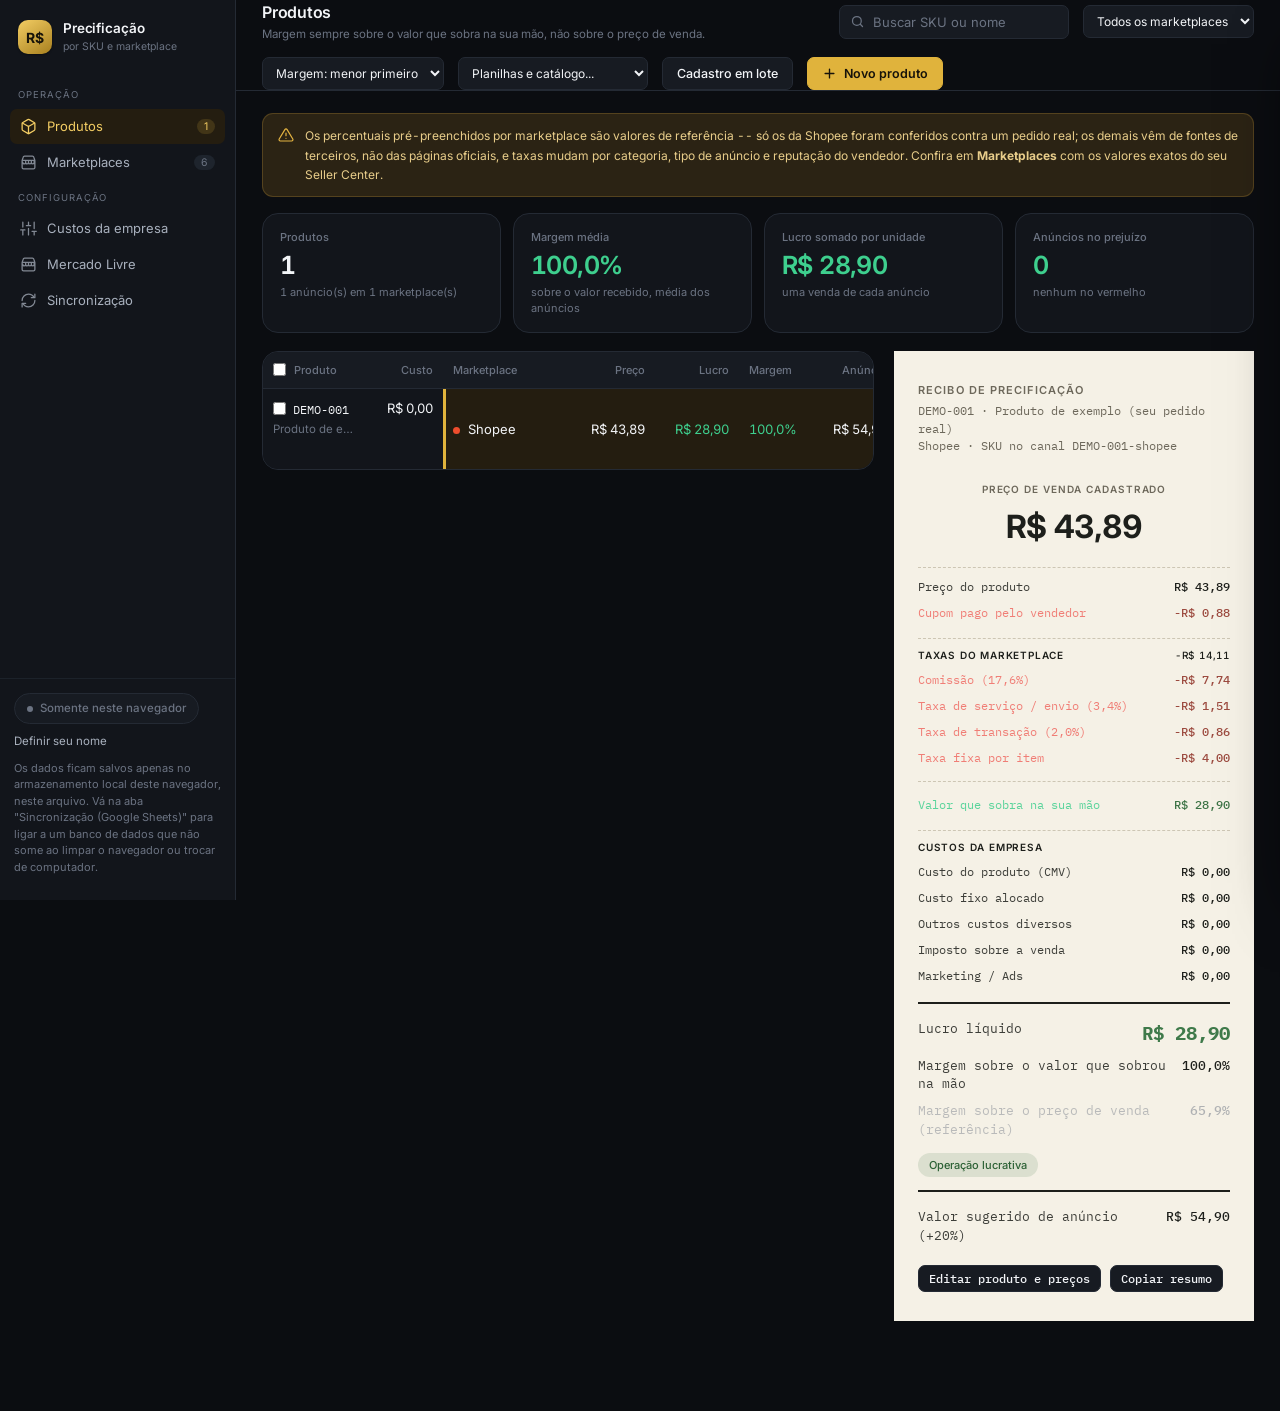
==== index.html @ a0ebdcc7 "Conferência automática contra o Mercado Livre e faixas de envio nos degraus certos - O envio era son" ====
<!DOCTYPE html>
<html lang="pt-BR">
<head>
<meta charset="UTF-8">
<meta name="viewport" content="width=device-width, initial-scale=1.0">
<title>Sistema de precificação por SKU</title>
<link rel="preconnect" href="https://fonts.googleapis.com">
<link rel="preconnect" href="https://fonts.gstatic.com" crossorigin>
<link href="https://fonts.googleapis.com/css2?family=Inter:wght@400;500;600;700&family=IBM+Plex+Mono:wght@400;500&display=swap" rel="stylesheet">
<!-- O leitor de .xlsx tem 882 KB, quase 7x o sistema inteiro, e só serve na importação de
     planilha Excel. Em vez de carregar em toda abertura, ele é baixado sob demanda em
     carregarXLSX(), quando o usuário escolhe de fato um arquivo .xlsx/.xls. -->
<style>
  :root{
    /* superfícies -- neutros frios, sem o marrom do tema anterior */
    --bg:#0b0d11; --surface:#12151b; --surface-2:#171b22; --surface-3:#1e242d;
    --line:#242a34; --line-soft:#1c222a; --line-strong:#333b47;
    /* tinta */
    --ink:#f2f4f7; --ink-2:#a8b0bd; --ink-mute:#6b7382;
    /* papel do recibo -- assinatura do produto, preservada de propósito */
    --paper:#f5f1e6; --paper-ink:#1d1f1b; --paper-mute:#6d685b; --paper-line:#cdc6b4;
    /* semântica */
    --ok:#3ecf8e; --ok-dim:#0f2c20; --ok-line:rgba(62,207,142,.22);
    --bad:#f06a63; --bad-dim:#2e1917; --bad-line:rgba(240,106,99,.22);
    --warn:#e3b341; --warn-dim:#2b2314; --warn-line:rgba(227,179,65,.22);
    --brand:#e0b33c; --brand-2:#f3cd63; --brand-dim:#241d10; --brand-ink:#17130a;
    /* forma */
    --r-xs:5px; --r-sm:7px; --r:11px; --r-lg:16px; --r-pill:999px;
    --sh-1:0 1px 2px rgba(0,0,0,.4);
    --sh-2:0 6px 20px -8px rgba(0,0,0,.6);
    --sh-3:0 24px 60px -20px rgba(0,0,0,.75);
    --ring:0 0 0 3px rgba(224,179,60,.22);
    --t:140ms cubic-bezier(.4,0,.2,1);
    --ui:'Inter', system-ui, -apple-system, 'Segoe UI', sans-serif;
    --mono:'IBM Plex Mono', ui-monospace, monospace;
    --sidebar:236px;
  }
  *{box-sizing:border-box;}
  html{-webkit-text-size-adjust:100%;}
  /* Modelo de rolagem: rolagem normal do documento, sem fundo fixo, sem backdrop-filter e
     sem filter em elemento grudado -- os três repintam a tela inteira a cada quadro e foram
     a causa provável do scroll travado na versão anterior. */
  body{
    margin:0;background:var(--bg);color:var(--ink);
    font-family:var(--ui);font-size:14px;line-height:1.5;
    -webkit-font-smoothing:antialiased;
    font-variant-numeric:tabular-nums;
  }
  ::selection{background:rgba(224,179,60,.28);}
  ::-webkit-scrollbar{width:11px;height:11px;}
  ::-webkit-scrollbar-track{background:transparent;}
  ::-webkit-scrollbar-thumb{background:var(--line-strong);border-radius:99px;border:3px solid var(--bg);}
  ::-webkit-scrollbar-thumb:hover{background:#485263;}
  .mono{font-family:var(--mono);}

  /* ============ estrutura ============ */
  .sidebar{
    position:fixed;left:0;top:0;bottom:0;width:var(--sidebar);z-index:60;
    background:var(--surface);border-right:1px solid var(--line);
    display:flex;flex-direction:column;overflow-y:auto;
  }
  .brand{display:flex;align-items:center;gap:11px;padding:20px 18px 18px;}
  .brand .glyph{
    width:34px;height:34px;border-radius:10px;flex:none;display:grid;place-items:center;
    background:linear-gradient(145deg,var(--brand-2),#a8801f);color:var(--brand-ink);
    font-weight:700;font-size:14px;letter-spacing:-.02em;box-shadow:var(--sh-1);
  }
  .brand .txt{min-width:0;}
  .brand .txt b{display:block;font-size:13.5px;font-weight:600;letter-spacing:-.01em;line-height:1.3;}
  .brand .txt span{display:block;font-size:10.5px;color:var(--ink-mute);margin-top:1px;}
  .navgroup{padding:6px 10px;}
  .navgroup .glabel{font-size:9.5px;text-transform:uppercase;letter-spacing:.1em;color:var(--ink-mute);padding:10px 8px 6px;}
  .navitem{
    display:flex;align-items:center;gap:10px;width:100%;text-align:left;
    background:none;border:none;color:var(--ink-2);font-family:inherit;font-size:13px;
    padding:9px 10px;border-radius:var(--r-sm);cursor:pointer;margin-bottom:1px;
    transition:background var(--t),color var(--t);
  }
  .navitem .ic{width:17px;height:17px;flex:none;opacity:.75;}
  .navitem:hover{background:var(--surface-2);color:var(--ink);}
  .navitem.active{background:var(--brand-dim);color:var(--brand-2);}
  .navitem.active .ic{opacity:1;}
  .navitem:focus-visible{outline:none;box-shadow:var(--ring);}
  .navitem .count{margin-left:auto;font-size:10.5px;color:var(--ink-mute);
    background:var(--surface-3);padding:1px 7px;border-radius:var(--r-pill);}
  .navitem.active .count{background:rgba(224,179,60,.16);color:var(--brand-2);}
  .sidefoot{margin-top:auto;padding:14px;border-top:1px solid var(--line-soft);}

  .app{margin-left:var(--sidebar);min-height:100vh;display:flex;flex-direction:column;}
  .topbar{
    position:sticky;top:0;z-index:50;background:var(--bg);
    border-bottom:1px solid var(--line);
    display:flex;align-items:center;gap:14px;padding:0 26px;min-height:62px;flex-wrap:wrap;
  }
  .topbar h1{font-size:16px;font-weight:600;margin:0;letter-spacing:-.015em;}
  .topbar .sub{font-size:11.5px;color:var(--ink-mute);margin:1px 0 0;}
  .topbar .grow{flex:1;}
  .page{padding:22px 26px 90px;max-width:1420px;width:100%;}
  .view{display:none;}
  .view.active{display:block;}
  @media (max-width:900px){
    :root{--sidebar:0px;}
    .sidebar{position:static;width:auto;flex-direction:row;overflow-x:auto;overflow-y:hidden;
      border-right:none;border-bottom:1px solid var(--line);align-items:center;}
    .brand{padding:12px 14px;}
    .brand .txt{display:none;}
    .navgroup{display:flex;padding:6px;gap:2px;}
    .navgroup .glabel{display:none;}
    .navitem{white-space:nowrap;margin:0;}
    .navitem .count, .sidefoot{display:none;}
    .app{margin-left:0;}
    .topbar{padding:0 15px;}
    .page{padding:16px 15px 70px;}
  }

  /* ============ tipografia auxiliar ============ */
  .section-title{font-size:12.5px;font-weight:600;letter-spacing:-.005em;margin:0 0 3px;}
  .muted{color:var(--ink-mute);}
  .hint{display:block;color:var(--ink-mute);font-size:11px;margin-top:3px;line-height:1.5;font-weight:400;}
  .sub{font-size:12px;color:var(--ink-mute);line-height:1.6;margin:0 0 14px;}

  /* ============ avisos ============ */
  .banner{
    display:flex;gap:11px;border:1px solid var(--warn-line);background:var(--warn-dim);
    color:#e8cd8a;font-size:12px;line-height:1.6;padding:12px 15px;border-radius:var(--r);margin-bottom:16px;
  }
  .banner .bi{flex:none;width:16px;height:16px;margin-top:1px;color:var(--warn);}
  .banner.info{border-color:var(--line);background:var(--surface);color:var(--ink-2);}
  .banner.info .bi{color:var(--ink-mute);}

  /* ============ cards ============ */
  .card{background:var(--surface);border:1px solid var(--line);border-radius:var(--r-lg);
    padding:18px 20px;margin-bottom:16px;}
  .card h2{font-size:14px;font-weight:600;margin:0 0 3px;letter-spacing:-.01em;}
  .card.flat{padding:0;overflow:hidden;}
  .card.inset{background:var(--surface-2);}
  .card.wide{grid-column:1/-1;}

  /* ============ campos ============ */
  .field{display:flex;justify-content:space-between;align-items:center;gap:14px;padding:10px 0;
    border-bottom:1px solid var(--line-soft);}
  .field:last-child{border-bottom:none;}
  .field label{font-size:12.5px;color:var(--ink-2);font-weight:500;line-height:1.45;}
  .field.textrow{flex-direction:column;align-items:stretch;}
  .field.textrow label{margin-bottom:7px;}
  input[type=text], input[type=number], select, textarea{
    background:var(--surface-2);border:1px solid var(--line);border-radius:var(--r-sm);
    color:var(--ink);font-family:var(--ui);font-size:13px;padding:8px 10px;
    transition:border-color var(--t),box-shadow var(--t);
  }
  .field input[type=number], .field input[type=text]{width:160px;text-align:right;font-variant-numeric:tabular-nums;}
  .field select{width:180px;cursor:pointer;}
  .field textarea{width:100%;min-height:66px;resize:vertical;font-size:12px;line-height:1.6;}
  input:hover, select:hover, textarea:hover{border-color:var(--line-strong);}
  input:focus, select:focus, textarea:focus{outline:none;border-color:var(--brand);box-shadow:var(--ring);}
  input[type=number]{-moz-appearance:textfield;}
  input::placeholder{color:var(--ink-mute);}

  .switch{display:inline-flex;align-items:center;cursor:pointer;flex:none;}
  .switch input{position:absolute;opacity:0;width:0;height:0;}
  .switch .track{width:38px;height:22px;border-radius:var(--r-pill);background:var(--surface-3);
    border:1px solid var(--line-strong);position:relative;transition:background var(--t),border-color var(--t);}
  .switch .track::after{content:"";position:absolute;top:2px;left:2px;width:16px;height:16px;border-radius:50%;
    background:var(--ink-mute);transition:transform var(--t),background var(--t);}
  .switch input:checked + .track{background:var(--brand);border-color:var(--brand);}
  .switch input:checked + .track::after{transform:translateX(16px);background:var(--brand-ink);}
  .switch input:focus-visible + .track{box-shadow:var(--ring);}

  /* ============ botões ============ */
  .btn{display:inline-flex;align-items:center;gap:7px;background:var(--surface-2);
    border:1px solid var(--line);color:var(--ink);font-family:inherit;font-size:12.5px;font-weight:500;
    padding:8px 14px;border-radius:var(--r-sm);cursor:pointer;white-space:nowrap;
    transition:background var(--t),border-color var(--t),color var(--t);}
  .btn:hover{background:var(--surface-3);border-color:var(--line-strong);}
  .btn:focus-visible{outline:none;box-shadow:var(--ring);}
  .btn[disabled]{opacity:.4;cursor:not-allowed;}
  .btn .ic{width:15px;height:15px;}
  .btn.primary{background:var(--brand);color:var(--brand-ink);border-color:var(--brand);font-weight:600;}
  .btn.primary:hover{background:var(--brand-2);border-color:var(--brand-2);}
  .btn.danger{color:var(--bad);border-color:#3a2523;}
  .btn.danger:hover{background:var(--bad-dim);border-color:var(--bad);}
  .btn.small{padding:5px 10px;font-size:11.5px;}
  .btn.ghost{background:transparent;border-color:transparent;color:var(--ink-2);}
  .btn.ghost:hover{background:var(--surface-2);color:var(--ink);}
  .form-actions{display:flex;gap:9px;margin-top:16px;flex-wrap:wrap;align-items:center;}

  /* ============ busca e barra de ferramentas ============ */
  .searchbox{position:relative;display:flex;align-items:center;}
  .searchbox .ic{position:absolute;left:11px;width:15px;height:15px;color:var(--ink-mute);pointer-events:none;}
  .searchbox input{padding-left:33px;width:280px;}
  .toolbar{display:flex;gap:9px;align-items:center;flex-wrap:wrap;margin-bottom:16px;}
  .toolbar .grow{flex:1;}
  .toolbar select{padding:8px 11px;font-size:12.5px;cursor:pointer;}
  .topbar select{font-size:12px;padding:7px 9px;max-width:190px;}
  .topbar .searchbox input{width:230px;}

  /* ============ métricas ============ */
  .metrics{display:grid;grid-template-columns:repeat(auto-fit,minmax(178px,1fr));gap:12px;margin-bottom:18px;}
  .metric{background:var(--surface);border:1px solid var(--line);border-radius:var(--r-lg);padding:15px 17px;}
  .metric .k{font-size:11px;color:var(--ink-mute);font-weight:500;display:flex;align-items:center;gap:6px;}
  .metric .k .ic{width:14px;height:14px;}
  .metric .v{font-size:25px;font-weight:650;margin-top:7px;letter-spacing:-.025em;line-height:1.1;}
  .metric .f{font-size:11px;color:var(--ink-mute);margin-top:5px;line-height:1.45;}
  .metric.ok .v{color:var(--ok);} .metric.bad .v{color:var(--bad);}

  /* ============ tabela ============ */
  .tablewrap{overflow-x:auto;}
  table{width:100%;border-collapse:collapse;font-size:13px;}
  thead th{text-align:left;color:var(--ink-mute);font-weight:500;font-size:11px;
    padding:10px 12px;border-bottom:1px solid var(--line);background:var(--surface-2);white-space:nowrap;}
  tbody td{padding:10px 12px;border-bottom:1px solid var(--line-soft);vertical-align:middle;}
  tbody tr{cursor:pointer;transition:background var(--t);}
  tbody tr:hover{background:var(--surface-2);}
  tbody tr.selected{background:var(--brand-dim);box-shadow:inset 3px 0 0 var(--brand);}
  tbody tr:last-child td{border-bottom:none;}
  .cell-sku{font-family:var(--mono);font-size:11.5px;white-space:nowrap;}
  .cell-prod{max-width:250px;}
  .cell-prod .sku{font-family:var(--mono);font-size:11.5px;color:var(--ink);display:inline-block;max-width:100%;
    overflow:hidden;text-overflow:ellipsis;white-space:nowrap;vertical-align:middle;}
  .cell-prod .nm{display:block;color:var(--ink-mute);font-size:11.5px;margin-top:2px;
    overflow:hidden;text-overflow:ellipsis;white-space:nowrap;}
  .cell-name{color:var(--ink-2);max-width:230px;}
  .cell-name .nm{display:inline-block;max-width:100%;overflow:hidden;text-overflow:ellipsis;white-space:nowrap;vertical-align:middle;}
  #tableWrap table{min-width:700px;}
  .num{text-align:right;font-variant-numeric:tabular-nums;white-space:nowrap;}
  .pos{color:var(--ok);} .neg{color:var(--bad);}
  .mkt-dot{display:inline-block;width:7px;height:7px;border-radius:50%;margin-right:8px;vertical-align:middle;}
  .sub-val{display:block;font-size:10.5px;color:var(--ink-mute);margin-top:2px;}
  .iconbtn.danger:hover{background:var(--bad-dim);color:var(--bad);}
  .row-actions{text-align:right;white-space:nowrap;opacity:0;transition:opacity var(--t);}
  tbody tr:hover .row-actions, tbody tr.selected .row-actions{opacity:1;}
  tbody td:nth-child(3){white-space:nowrap;}
  .row-actions button{margin-left:5px;}

  /* ============ selos ============ */
  .confidence{display:inline-flex;align-items:center;gap:5px;font-size:10.5px;font-weight:500;
    padding:3px 9px;border-radius:var(--r-pill);border:1px solid transparent;}
  .conf-alta{background:var(--ok-dim);color:var(--ok);border-color:var(--ok-line);}
  .conf-media{background:var(--warn-dim);color:var(--warn);border-color:var(--warn-line);}
  .conf-baixa{background:var(--bad-dim);color:var(--bad);border-color:var(--bad-line);}
  .tag{display:inline-block;font-size:10px;font-weight:500;padding:2px 7px;border-radius:var(--r-xs);
    background:var(--warn-dim);color:var(--warn);margin-left:7px;vertical-align:middle;white-space:nowrap;}
  .tag.tag-danger{background:var(--bad-dim);color:var(--bad);}

  /* ============ estados vazios ============ */
  .empty{text-align:center;padding:60px 24px;color:var(--ink-mute);font-size:13px;line-height:1.7;}
  .empty .mark{width:42px;height:42px;margin:0 auto 14px;color:var(--line-strong);}
  .empty .big{font-size:15px;font-weight:600;color:var(--ink);margin-bottom:6px;}

  /* ============ layout de produtos ============ */
  .grid2{display:grid;grid-template-columns:1fr 1fr;gap:0 22px;}
  @media (max-width:700px){.grid2{grid-template-columns:1fr;}}
  .prod-grid{display:grid;grid-template-columns:minmax(0,1fr) 360px;gap:20px;align-items:start;}
  @media (max-width:1180px){.prod-grid{grid-template-columns:1fr;}}
  .mkt-cards{display:grid;grid-template-columns:repeat(auto-fit,minmax(340px,1fr));gap:16px;}

  /* ============ recibo ============ */
  .receipt-outer{position:sticky;top:78px;}
  .torn{height:9px;background:
    linear-gradient(-45deg, transparent 6px, var(--paper) 6px) 0 0/12px 12px,
    linear-gradient(45deg, transparent 6px, var(--paper) 6px) 0 0/12px 12px;}
  .torn.bottom{transform:scaleY(-1);}
  .receipt{background:var(--paper);color:var(--paper-ink);padding:22px 24px 20px;font-family:var(--mono);font-size:12px;}
  .receipt h2{font-family:var(--ui);font-size:11px;letter-spacing:.1em;text-transform:uppercase;
    margin:0 0 4px;color:var(--paper-mute);font-weight:600;}
  .receipt .mkt-name{font-size:11.5px;color:var(--paper-mute);margin:0 0 14px;line-height:1.5;word-break:break-word;}
  .receipt .warnline{background:rgba(160,115,25,.14);border-left:2px solid #a07319;color:#75540f;
    font-size:11px;line-height:1.55;padding:8px 10px;border-radius:0 var(--r-xs) var(--r-xs) 0;margin:0 0 12px;}
  .rline{display:flex;justify-content:space-between;padding:4px 0;gap:12px;}
  .rline .lbl{opacity:.85;}
  .rline .val{font-weight:500;white-space:nowrap;font-variant-numeric:tabular-nums;}
  .rline.muted{opacity:.5;}
  .rline.neg .val{color:#9c4a3f;} .rline.pos .val{color:#3c7345;}
  .rline.section{margin-top:12px;padding-top:9px;border-top:1px dashed var(--paper-line);
    font-family:var(--ui);font-size:10px;text-transform:uppercase;letter-spacing:.08em;font-weight:600;}
  .rline.section .lbl{opacity:1;}
  .divider{border-top:1px dashed var(--paper-line);margin:10px 0;}
  .totals{border-top:2px solid var(--paper-ink);margin-top:13px;padding-top:11px;}
  .totals .rline{font-size:12.5px;}
  .totals .rline.profit .val{font-size:19px;font-weight:700;}
  .price-hero{text-align:center;padding:14px 0 16px;border-bottom:1px dashed var(--paper-line);margin-bottom:6px;}
  .price-hero .k{font-family:var(--ui);font-size:10px;letter-spacing:.09em;text-transform:uppercase;
    color:var(--paper-mute);font-weight:600;}
  .price-hero .v{font-family:var(--ui);font-size:32px;font-weight:700;margin-top:6px;letter-spacing:-.03em;}
  .badge-margin{display:inline-block;margin-top:10px;font-family:var(--ui);font-size:11px;
    font-weight:500;padding:4px 11px;border-radius:var(--r-pill);}
  .badge-good{background:rgba(60,115,69,.14);color:#2c6135;} .badge-bad{background:rgba(156,74,63,.14);color:#8b3b32;}
  .error-box{background:var(--bad-dim);color:#f2a49e;border-radius:var(--r-sm);padding:13px 15px;
    font-family:var(--ui);font-size:12px;line-height:1.6;margin-top:10px;}
  .receipt-empty{background:var(--surface);border:1px dashed var(--line-strong);border-radius:var(--r-lg);
    padding:46px 24px;text-align:center;color:var(--ink-mute);font-size:12.5px;line-height:1.7;}

  /* ============ painel lateral (formulários e assistentes) ============ */
  .scrim{position:fixed;inset:0;z-index:80;background:rgba(5,7,10,.62);
    opacity:0;pointer-events:none;transition:opacity var(--t);}
  .scrim.open{opacity:1;pointer-events:auto;}
  .panel{
    position:fixed;top:0;right:0;bottom:0;z-index:90;width:min(760px,100vw);
    background:var(--surface);border-left:1px solid var(--line);box-shadow:var(--sh-3);
    display:flex;flex-direction:column;transform:translateX(100%);
    transition:transform var(--t);
  }
  .panel.open{transform:none;}
  .panel-head{display:flex;align-items:center;gap:12px;padding:16px 22px;border-bottom:1px solid var(--line);flex:none;}
  .panel-head h2{font-size:15px;font-weight:600;margin:0;letter-spacing:-.015em;}
  .panel-head .sub{margin:2px 0 0;font-size:11.5px;}
  .panel-body{padding:18px 22px 26px;overflow-y:auto;flex:1;}
  .panel-body > .card{background:none;border:none;padding:0;margin:0;}
  .iconbtn{display:grid;place-items:center;width:30px;height:30px;border-radius:var(--r-sm);
    background:none;border:1px solid transparent;color:var(--ink-mute);cursor:pointer;transition:background var(--t),color var(--t);}
  .iconbtn:hover{background:var(--surface-3);color:var(--ink);}
  .iconbtn .ic{width:16px;height:16px;}
  @media (max-width:700px){ .panel{width:100vw;} }

  /* ============ formulário de produto ============ */
  .mode-toggle{display:flex;gap:0;margin:8px 0 14px;background:var(--surface-2);
    border:1px solid var(--line);border-radius:var(--r-sm);padding:3px;}
  .mode-btn{flex:1;background:transparent;border:none;color:var(--ink-mute);font-family:inherit;
    font-size:12.5px;font-weight:500;padding:9px 8px;border-radius:var(--r-xs);cursor:pointer;
    transition:background var(--t),color var(--t);}
  .mode-btn:hover{color:var(--ink-2);}
  .mode-btn.active{color:var(--brand-ink);background:var(--brand);font-weight:600;}
  .section-label{font-size:10.5px;text-transform:uppercase;letter-spacing:.09em;font-weight:600;
    color:var(--ink-mute);margin:20px 0 2px;padding-bottom:7px;border-bottom:1px solid var(--line-soft);}
  .live-preview{display:flex;flex-wrap:wrap;gap:22px;background:var(--surface-2);
    border:1px solid var(--line);border-radius:var(--r);padding:13px 16px;margin-top:16px;}
  .live-preview .lp{min-width:96px;}
  .live-preview .lp .k{font-size:10px;text-transform:uppercase;letter-spacing:.06em;color:var(--ink-mute);font-weight:500;}
  .live-preview .lp .v{font-size:17px;font-weight:650;margin-top:3px;letter-spacing:-.02em;}
  .live-preview .lp .v.small{font-size:12.5px;font-weight:400;letter-spacing:0;}

  /* ============ status de sincronização ============ */
  .sync-pill{display:inline-flex;align-items:center;gap:7px;font-size:11.5px;font-weight:500;
    padding:6px 12px;border-radius:var(--r-pill);border:1px solid transparent;}
  .sync-pill .sdot{width:6px;height:6px;border-radius:50%;flex:none;}
  .sync-ok{background:var(--ok-dim);color:var(--ok);border-color:var(--ok-line);} .sync-ok .sdot{background:var(--ok);}
  .sync-warn{background:var(--warn-dim);color:var(--warn);border-color:var(--warn-line);} .sync-warn .sdot{background:var(--warn);animation:pulse 1.1s ease-in-out infinite;}
  .sync-off{background:var(--surface-2);color:var(--ink-mute);border-color:var(--line);} .sync-off .sdot{background:var(--ink-mute);}
  .sync-err{background:var(--bad-dim);color:var(--bad);border-color:var(--bad-line);} .sync-err .sdot{background:var(--bad);}
  @keyframes pulse{0%,100%{opacity:1;}50%{opacity:.25;}}

  /* ============ passo a passo e código ============ */
  .steps{counter-reset:step;margin:0;padding:0;list-style:none;}
  .steps li{counter-increment:step;position:relative;padding:0 0 15px 33px;font-size:12.5px;line-height:1.7;color:var(--ink-2);}
  .steps li::before{content:counter(step);position:absolute;left:0;top:0;width:22px;height:22px;border-radius:50%;
    background:var(--surface-2);border:1px solid var(--line-strong);color:var(--ink-mute);
    font-size:11px;display:grid;place-items:center;font-weight:500;}
  code{font-family:var(--mono);background:var(--surface-2);border:1px solid var(--line);
    padding:1px 6px;border-radius:var(--r-xs);font-size:11.5px;color:var(--brand-2);}
  pre.codeblock{background:#07090c;border:1px solid var(--line);border-radius:var(--r);padding:16px;
    font-family:var(--mono);font-size:11px;line-height:1.65;overflow:auto;white-space:pre;
    color:var(--ink-2);max-height:440px;}

  /* ============ assistentes ============ */
  .wizard-nav{display:flex;gap:8px;align-items:center;margin-bottom:18px;font-size:11px;
    color:var(--ink-mute);flex-wrap:wrap;font-weight:500;}
  .wizard-nav .wstep{display:flex;align-items:center;gap:7px;}
  .wizard-nav .wstep .n{width:20px;height:20px;border-radius:50%;display:grid;place-items:center;
    font-size:10.5px;background:var(--surface-2);border:1px solid var(--line);}
  .wizard-nav .wstep.on{color:var(--brand-2);} .wizard-nav .wstep.on .n{background:var(--brand-dim);border-color:var(--brand);color:var(--brand-2);}
  .wizard-nav .wstep.done .n{background:var(--ok-dim);border-color:var(--ok-line);color:var(--ok);}
  .wizard-nav .sep{opacity:.4;}
  .wizard-step{border-top:1px solid var(--line-soft);padding-top:18px;margin-top:18px;}
  .wizard-step:first-child{border-top:none;padding-top:0;margin-top:0;}
  .wizard-step h3{font-size:13px;font-weight:600;margin:0 0 9px;color:var(--ink);}
  .map-grid{display:grid;grid-template-columns:1fr 1fr;gap:0 22px;}
  @media (max-width:700px){.map-grid{grid-template-columns:1fr;}}
  .map-row{display:flex;justify-content:space-between;align-items:center;gap:10px;font-size:12.5px;
    padding:8px 0;border-bottom:1px solid var(--line-soft);}
  .map-row label{color:var(--ink-2);}
  .map-row .req{color:var(--brand);}
  .map-row select{width:190px;font-size:12px;padding:6px 9px;}
  .mkt-checks{display:flex;flex-wrap:wrap;gap:8px;}
  .mkt-check{display:flex;align-items:center;gap:8px;background:var(--surface-2);border:1px solid var(--line);
    border-radius:var(--r-pill);padding:7px 14px 7px 11px;font-size:12.5px;cursor:pointer;user-select:none;
    transition:border-color var(--t),background var(--t);}
  .mkt-check:hover{border-color:var(--line-strong);}
  .mkt-check:has(input:checked){border-color:var(--brand);background:var(--brand-dim);}
  .mkt-check input{margin:0;accent-color:var(--brand);}
  .radio-row{display:flex;flex-direction:column;gap:10px;margin-bottom:10px;}
  .radio-opt{display:flex;align-items:flex-start;gap:9px;font-size:12.5px;line-height:1.55;cursor:pointer;color:var(--ink-2);}
  .radio-opt input{margin:2px 0 0;accent-color:var(--brand);flex:none;}
  .preview-note{font-size:12.5px;color:var(--ink-mute);margin-bottom:12px;line-height:1.7;}
  .preview-scroll{max-height:320px;overflow:auto;border:1px solid var(--line);border-radius:var(--r);}

  /* ============ menu suspenso ============ */
  .menu-wrap{position:relative;display:inline-block;}
  .menu[hidden]{display:none;}
  .menu{position:absolute;right:0;top:calc(100% + 6px);z-index:70;min-width:270px;
    background:var(--surface-2);border:1px solid var(--line-strong);border-radius:var(--r);
    box-shadow:var(--sh-3);padding:5px;display:flex;flex-direction:column;gap:2px;}
  .menu-item{display:flex;flex-direction:column;gap:2px;align-items:flex-start;text-align:left;
    background:none;border:none;color:var(--ink);font-family:inherit;font-size:12.5px;font-weight:500;
    padding:9px 12px;border-radius:var(--r-sm);cursor:pointer;transition:background var(--t);}
  .menu-item:hover{background:var(--surface-3);}
  .menu-item span{color:var(--ink-mute);font-size:11px;font-weight:400;}

  /* ============ faixas de preço ============ */
  .tier-table{font-size:12.5px;}
  .tier-table thead th{background:transparent;padding:0 6px 8px;font-size:10px;white-space:nowrap;}
  .tier-table tbody td{padding:5px 6px;border-bottom:1px solid var(--line-soft);vertical-align:middle;}
  .tier-table tbody tr{cursor:default;}
  .tier-table tbody tr:hover{background:transparent;}
  .tier-table tbody tr:last-child td{border-bottom:none;}
  .tier-table input[type=number]{width:74px;text-align:right;padding:7px 9px;font-size:12.5px;}
  .tier-table .tcol-faixa{white-space:nowrap;}
  .tier-table .tier-fixed{display:inline-block;padding:7px 2px;color:var(--ink-mute);font-size:12.5px;}
  .tier-table .tier-note{display:block;font-size:10px;color:var(--ink-mute);margin-top:2px;}
  .tier-table .tcol-resumo{color:var(--brand-2);white-space:nowrap;font-size:11.5px;padding-left:12px;font-weight:500;}
  .tier-table .tcol-x{text-align:right;}
  .tier-table .tcol-x .btn{padding:3px 9px;font-size:15px;line-height:1;}
  .tier-sim table{margin-top:2px;}
  .tier-sim thead th{background:transparent;padding:7px 9px;}
  .tier-sim tbody td{padding:7px 9px;}
  .tier-sim tbody tr{cursor:default;}
  .tier-sim tbody tr:hover{background:transparent;}

  /* ============ produto pai: tabela agrupada ============ */
  .tabela-produtos tbody tr.grupo-ini td{border-top:1px solid var(--line);}
  .tabela-produtos tbody tr.grupo-seq td{border-top:1px dashed var(--line-soft);}
  .tabela-produtos tbody td{border-bottom:none;}
  .tabela-produtos tbody td.grp{vertical-align:top;background:var(--surface);}
  .tabela-produtos tbody tr.hover-grp td{background:var(--surface-2);}
  .tabela-produtos tbody tr.selected td:not(.grp){background:var(--brand-dim);}
  .tabela-produtos tbody tr.selected td.canal-cell{box-shadow:inset 3px 0 0 var(--brand);}
  .tabela-produtos tbody tr.selected{box-shadow:none;background:transparent;}
  .tabela-produtos tbody tr.hover-grp .row-actions{opacity:1;}
  .canal-cell{white-space:nowrap;overflow:hidden;text-overflow:ellipsis;}
  .tabela-produtos{table-layout:fixed;}
  /* soma das colunas fixas ~580 px: sobra o resto para o nome do produto */
  .tabela-produtos col.c-prod{width:auto;} .tabela-produtos col.c-custo{width:76px;}
  .tabela-produtos col.c-canal{width:128px;} .tabela-produtos col.c-num{width:84px;}
  .tabela-produtos col.c-marg{width:62px;} .tabela-produtos col.c-anun{width:96px;}
  .tabela-produtos col.c-acao{width:66px;}
  .tabela-produtos td, .tabela-produtos th{padding-left:10px;padding-right:10px;}
  .tabela-mais{display:flex;align-items:center;justify-content:center;gap:12px;padding:14px;
    font-size:12px;color:var(--ink-mute);border-top:1px solid var(--line);}
  .tabela-produtos .muted{color:var(--ink-mute);}
  /* seletor de canais no recibo */
  .rc-canais{display:flex;flex-wrap:wrap;gap:6px;margin:-4px 0 14px;}
  .rc-canal{display:inline-flex;align-items:center;font-family:var(--ui);font-size:11px;font-weight:500;
    background:rgba(0,0,0,.05);border:1px solid var(--paper-line);color:var(--paper-ink);
    padding:4px 10px;border-radius:var(--r-pill);cursor:pointer;}
  .rc-canal .mkt-dot{margin-right:6px;}
  .rc-canal.on{background:var(--paper-ink);color:var(--paper);border-color:var(--paper-ink);}
  /* ============ produto pai: canais no formulário ============ */
  .canais{display:flex;flex-direction:column;gap:8px;}
  .canal{border:1px solid var(--line);border-radius:var(--r);background:var(--surface-2);transition:border-color var(--t);}
  .canal.on{border-color:var(--line-strong);}
  .canal-head{display:flex;align-items:center;gap:9px;padding:11px 14px;cursor:pointer;flex-wrap:wrap;}
  .canal-head input{margin:0;accent-color:var(--brand);width:16px;height:16px;}
  .canal-head .mkt-dot{margin:0;}
  .canal-nome{font-weight:600;font-size:13px;}
  .canal-res{margin-left:auto;font-size:12.5px;display:flex;gap:10px;align-items:baseline;flex-wrap:wrap;}
  .canal-res .muted{color:var(--ink-mute);font-size:11.5px;}
  .canal-body{display:none;padding:0 14px 13px 39px;}
  .canal.on .canal-body{display:block;}
  .canal-grid{display:flex;flex-wrap:wrap;gap:10px 14px;align-items:flex-end;}
  .cg{display:flex;flex-direction:column;gap:4px;}
  .cg .cl{font-size:10.5px;color:var(--ink-mute);font-weight:500;}
  .cg input[type=number]{width:104px;text-align:right;padding:7px 9px;}
  .cg-sku input{width:190px;font-family:var(--mono);font-size:12px;padding:7px 9px;}
  .mini-toggle{display:inline-flex;background:var(--surface);border:1px solid var(--line);border-radius:var(--r-sm);padding:2px;}
  .mini-toggle button{background:none;border:none;color:var(--ink-mute);font-family:inherit;font-size:12px;font-weight:500;
    padding:6px 11px;border-radius:var(--r-xs);cursor:pointer;}
  .mini-toggle button.on{background:var(--brand);color:var(--brand-ink);font-weight:600;}

  /* ============ unificação e importação ============ */
  .uni-grupo{border:1px solid var(--line);border-radius:var(--r);padding:11px 13px;margin:8px 0;background:var(--surface-2);}
  .uni-grupo.uni-atencao{border-color:var(--warn-line);}
  .uni-head{display:flex;align-items:center;gap:9px;cursor:pointer;flex-wrap:wrap;font-size:13px;}
  .uni-head input, .uni-linha input, .uni-prod input{accent-color:var(--brand);margin:0;}
  .uni-prod{display:flex;align-items:center;gap:10px;padding:5px 0 0 25px;font-size:12px;flex-wrap:wrap;}
  .uni-chips{display:inline-flex;gap:5px;flex-wrap:wrap;}
  .uni-chip{display:inline-flex;align-items:center;font-size:11px;background:var(--surface);border:1px solid var(--line);
    border-radius:var(--r-pill);padding:1px 8px;color:var(--ink-2);}
  .uni-chip .mkt-dot{width:6px;height:6px;margin-right:5px;}
  .uni-custo{margin-left:auto;color:var(--ink-2);font-variant-numeric:tabular-nums;}
  .uni-linha{display:flex;align-items:center;gap:9px;padding:7px 2px;font-size:12px;border-bottom:1px solid var(--line-soft);flex-wrap:wrap;}
  .muted{color:var(--ink-mute);}
  .imp-resumo{display:flex;flex-direction:column;gap:3px;font-size:12.5px;color:var(--ink-2);margin-bottom:12px;}

  /* ============ editor em lote ============ */
  .panel.larga{width:min(1320px,100vw);}
  .lote-bar{display:flex;align-items:center;gap:10px;flex-wrap:wrap;padding:9px 14px;margin-bottom:10px;
    background:var(--brand-dim);border:1px solid var(--line);border-radius:var(--r);font-size:12.5px;}
  .lote-bar[hidden]{display:none;}
  .sel-prod{accent-color:var(--brand);margin:0 7px 0 0;vertical-align:-2px;cursor:pointer;}
  .sel-prod-todos{accent-color:var(--brand);margin:0 5px 0 0;vertical-align:-2px;cursor:pointer;}
  .lt-topo{display:grid;grid-template-columns:minmax(240px,1fr) minmax(260px,1.3fr);gap:18px;margin-bottom:14px;}
  @media (max-width:760px){ .lt-topo{grid-template-columns:1fr;} }
  .lt-add{display:flex;flex-direction:column;gap:7px;align-items:flex-start;}
  .lt-add textarea{width:100%;resize:vertical;font-family:var(--mono, ui-monospace, monospace);font-size:12.5px;
    background:var(--surface-2);color:var(--ink);border:1px solid var(--line);border-radius:var(--r-sm);padding:8px 10px;}
  .lt-rot{font-size:12px;font-weight:600;color:var(--ink-2);display:block;}
  .lt-rot .hint{font-weight:400;display:block;margin-top:2px;}
  .lt-mkts{display:flex;flex-direction:column;gap:7px;}
  .lt-wrap{overflow:auto;max-height:calc(100vh - 330px);border:1px solid var(--line);border-radius:var(--r);}
  table.lt{border-collapse:separate;border-spacing:0;font-size:12px;min-width:100%;}
  table.lt th, table.lt td{padding:6px 8px;border-bottom:1px solid var(--line-soft);vertical-align:top;text-align:left;white-space:nowrap;}
  table.lt thead th{position:sticky;background:var(--surface-2);z-index:2;font-weight:600;color:var(--ink-2);}
  table.lt thead tr:first-child th{top:0;}
  table.lt thead tr.lt-prelinha th{top:31px;background:var(--surface-3, var(--surface-2));font-weight:400;}
  .lt-pre-rot{font-weight:600 !important;color:var(--brand-2) !important;vertical-align:middle !important;}
  table.lt input[type=text]{height:28px;padding:0 7px;font-size:12px;border-radius:var(--r-sm);text-align:left;}
  table.lt .lt-nome{width:210px;}
  table.lt [data-col=sku]{width:120px;font-family:var(--mono, ui-monospace, monospace);}
  table.lt .lt-num, #lt_preCusto{width:78px;}
  table.lt .lt-valor, .lt-pre-valor{width:70px;}
  table.lt select{height:28px;font-size:11.5px;padding:0 4px;width:auto;}
  .lt-cel{display:flex;align-items:center;gap:5px;}
  .lt-cel input[type=checkbox]{accent-color:var(--brand);margin:0;}
  .lt-pre .btn{margin-top:5px;}
  .lt-res{font-size:11px;margin-top:3px;min-height:14px;}
  .lt-c.off .lt-cel select, .lt-c.off .lt-valor{opacity:.35;}
  .lt-sku .sku{font-family:var(--mono, ui-monospace, monospace);margin-right:6px;}
  tr.lt-erro td:first-child{box-shadow:inset 3px 0 0 var(--bad);}
  .lt-x{vertical-align:middle !important;}
  .lt-status{font-size:12px;margin:10px 0 0;}
  .ml-uso{display:block;font-size:11px;color:var(--ink-2);white-space:nowrap;}
  .ml-uso input{accent-color:var(--brand);margin:0 4px 0 0;vertical-align:-1px;}

  /* ============ usuários, conflitos e histórico ============ */
  .userbtn{display:block;margin-top:9px;background:none;border:0;padding:0;font:inherit;font-size:11.5px;
    color:var(--ink-2);cursor:pointer;text-align:left;}
  .userbtn:hover{color:var(--ink);text-decoration:underline;}
  .userbtn.falta{color:var(--warn);}
  .conf-linha{display:flex;gap:9px;align-items:flex-start;flex-wrap:wrap;padding:10px 0;border-bottom:1px solid var(--line-soft);font-size:12.5px;}
  .conf-txt{flex:1;min-width:220px;line-height:1.5;}
  .hist-wrap{max-height:480px;overflow:auto;border:1px solid var(--line);border-radius:var(--r);}
  table.hist{width:100%;border-collapse:collapse;font-size:12px;}
  table.hist th, table.hist td{padding:6px 9px;border-bottom:1px solid var(--line-soft);text-align:left;vertical-align:top;}
  table.hist th{position:sticky;top:0;background:var(--surface-2);font-weight:600;color:var(--ink-2);}
  table.hist .nowrap{white-space:nowrap;}

  /* ============ avisos flutuantes ============ */
  #toasts{position:fixed;right:20px;bottom:20px;z-index:120;display:flex;flex-direction:column;gap:10px;
    max-width:min(400px,calc(100vw - 40px));pointer-events:none;}
  .toast{background:var(--surface-2);border:1px solid var(--line-strong);border-left:3px solid var(--brand);
    border-radius:var(--r);padding:12px 15px;font-size:12.5px;line-height:1.55;color:var(--ink);
    box-shadow:var(--sh-3);animation:toastin .22s cubic-bezier(.2,.8,.3,1) both;pointer-events:auto;cursor:pointer;}
  .toast.ok{border-left-color:var(--ok);} .toast.err{border-left-color:var(--bad);} .toast.warn{border-left-color:var(--warn);}
  .toast .tt{font-size:12px;font-weight:600;margin-bottom:2px;}
  .toast.out{animation:toastout .18s ease both;}
  @keyframes toastin{from{opacity:0;transform:translateY(10px) scale(.97);}to{opacity:1;transform:none;}}
  @keyframes toastout{to{opacity:0;transform:translateX(14px);}}

  @media (prefers-reduced-motion:reduce){ *{animation-duration:.01ms !important;transition-duration:.01ms !important;} }
</style>
</head>
<body>
<svg style="display:none">
  <symbol id="i-box" viewBox="0 0 24 24" fill="none" stroke="currentColor" stroke-width="1.8" stroke-linecap="round" stroke-linejoin="round"><path d="M21 8v8a2 2 0 0 1-1 1.73l-7 4a2 2 0 0 1-2 0l-7-4A2 2 0 0 1 3 16V8a2 2 0 0 1 1-1.73l7-4a2 2 0 0 1 2 0l7 4A2 2 0 0 1 21 8z"/><path d="m3.3 7 8.7 5 8.7-5M12 22V12"/></symbol>
  <symbol id="i-store" viewBox="0 0 24 24" fill="none" stroke="currentColor" stroke-width="1.8" stroke-linecap="round" stroke-linejoin="round"><path d="M3 9 4.5 4.5A2 2 0 0 1 6.4 3h11.2a2 2 0 0 1 1.9 1.5L21 9M3 9h18M3 9v10a2 2 0 0 0 2 2h14a2 2 0 0 0 2-2V9M8 9v3a2 2 0 0 1-4 0M12 9v3a2 2 0 0 1-4 0M16 9v3a2 2 0 0 1-4 0M20 9v3a2 2 0 0 1-4 0"/></symbol>
  <symbol id="i-sliders" viewBox="0 0 24 24" fill="none" stroke="currentColor" stroke-width="1.8" stroke-linecap="round" stroke-linejoin="round"><path d="M4 21v-7M4 10V3M12 21v-9M12 8V3M20 21v-5M20 12V3M1 14h6M9 8h6M17 16h6"/></symbol>
  <symbol id="i-sync" viewBox="0 0 24 24" fill="none" stroke="currentColor" stroke-width="1.8" stroke-linecap="round" stroke-linejoin="round"><path d="M21 12a9 9 0 0 1-9 9 9 9 0 0 1-7.9-4.7M3 12a9 9 0 0 1 9-9 9 9 0 0 1 7.9 4.7"/><path d="M21 3v5h-5M3 21v-5h5"/></symbol>
  <symbol id="i-search" viewBox="0 0 24 24" fill="none" stroke="currentColor" stroke-width="2" stroke-linecap="round" stroke-linejoin="round"><circle cx="11" cy="11" r="7"/><path d="m20 20-3.5-3.5"/></symbol>
  <symbol id="i-plus" viewBox="0 0 24 24" fill="none" stroke="currentColor" stroke-width="2.2" stroke-linecap="round"><path d="M12 5v14M5 12h14"/></symbol>
  <symbol id="i-x" viewBox="0 0 24 24" fill="none" stroke="currentColor" stroke-width="2" stroke-linecap="round"><path d="M18 6 6 18M6 6l12 12"/></symbol>
  <symbol id="i-alert" viewBox="0 0 24 24" fill="none" stroke="currentColor" stroke-width="1.9" stroke-linecap="round" stroke-linejoin="round"><circle cx="12" cy="12" r="9"/><path d="M12 8v5M12 16.5v.01"/></symbol>
  <symbol id="i-chart" viewBox="0 0 24 24" fill="none" stroke="currentColor" stroke-width="1.8" stroke-linecap="round" stroke-linejoin="round"><path d="M3 3v16a2 2 0 0 0 2 2h16"/><path d="m7 15 3.5-4 3 2.5L20 7"/></symbol>
  <symbol id="i-coin" viewBox="0 0 24 24" fill="none" stroke="currentColor" stroke-width="1.8" stroke-linecap="round" stroke-linejoin="round"><circle cx="12" cy="12" r="9"/><path d="M14.5 9.5A2.5 2.5 0 0 0 12 8h-.5a2 2 0 0 0 0 4h1a2 2 0 0 1 0 4H12a2.5 2.5 0 0 1-2.5-1.5M12 6.5v11"/></symbol>
  <symbol id="i-pencil" viewBox="0 0 24 24" fill="none" stroke="currentColor" stroke-width="1.9" stroke-linecap="round" stroke-linejoin="round"><path d="M12 20h9"/><path d="M16.5 3.5a2.1 2.1 0 0 1 3 3L7 19l-4 1 1-4z"/></symbol>
  <symbol id="i-trash" viewBox="0 0 24 24" fill="none" stroke="currentColor" stroke-width="1.9" stroke-linecap="round" stroke-linejoin="round"><path d="M3 6h18M8 6V4a1 1 0 0 1 1-1h6a1 1 0 0 1 1 1v2M19 6l-1 14a2 2 0 0 1-2 2H8a2 2 0 0 1-2-2L5 6"/></symbol>
  <symbol id="i-warn" viewBox="0 0 24 24" fill="none" stroke="currentColor" stroke-width="1.8" stroke-linecap="round" stroke-linejoin="round"><path d="M10.3 3.9 1.8 18a2 2 0 0 0 1.7 3h17a2 2 0 0 0 1.7-3L13.7 3.9a2 2 0 0 0-3.4 0z"/><path d="M12 9v4M12 17h.01"/></symbol>
</svg>

<aside class="sidebar">
  <div class="brand">
    <div class="glyph">R$</div>
    <div class="txt"><b>Precificação</b><span>por SKU e marketplace</span></div>
  </div>
  <div class="navgroup">
    <div class="glabel">Operação</div>
    <button class="navitem active" data-view="produtos"><svg class="ic"><use href="#i-box"/></svg>Produtos<span class="count" id="navCountSkus">0</span></button>
    <button class="navitem" data-view="marketplaces"><svg class="ic"><use href="#i-store"/></svg>Marketplaces<span class="count" id="navCountMkt">0</span></button>
    <div class="glabel">Configuração</div>
    <button class="navitem" data-view="padroes"><svg class="ic"><use href="#i-sliders"/></svg>Custos da empresa</button>
    <button class="navitem" data-view="ml"><svg class="ic"><use href="#i-store"/></svg>Mercado Livre</button>
    <button class="navitem" data-view="sync"><svg class="ic"><use href="#i-sync"/></svg>Sincronização</button>
  </div>
  <div class="sidefoot">
    <span class="sync-pill sync-off" id="syncPill"><span class="sdot"></span><span id="syncPillText">Verificando...</span></span>
    <button class="userbtn" id="usuarioBtn" type="button"></button>
    <p class="hint" id="storageNote" style="margin-top:9px;"></p>
  </div>
</aside>

<div class="app">
  <div class="topbar" id="topbar"></div>
  <div class="page">
    <section id="view-produtos" class="view active">
      <div class="banner" id="topDisclaimer"></div>
      <div class="metrics" id="metrics"></div>
      <div class="prod-grid">
        <div class="card flat">
          <div id="loteBar" class="lote-bar" hidden></div>
          <div id="tableWrap" class="tablewrap"></div>
        </div>
        <div class="receipt-outer" id="receiptOuter"></div>
      </div>
    </section>

    <section id="view-marketplaces" class="view">
      <div class="mkt-cards" id="mktCards"></div>
    </section>

    <section id="view-padroes" class="view">
      <div class="card">
        <h2>Custos que valem para todos os produtos</h2>
        <p class="sub">Os quatro primeiros são <strong>vinculados ao vivo</strong>: mudar aqui recalcula na hora todos os produtos, sem reeditar um por um. A exceção são os produtos que você destravou manualmente no formulário &mdash; esses ficam congelados e aparecem com a tag "custo alterado".</p>
        <div class="field"><label>Custo fixo alocado por unidade<span class="hint">R$ por item vendido</span></label><input type="number" step="0.01" id="pFixedCost"></div>
        <div class="field"><label>Outros custos diversos<span class="hint">R$ por item vendido</span></label><input type="number" step="0.01" id="pMisc"></div>
        <div class="field"><label>Imposto sobre a venda<span class="hint">% sobre o preço de venda</span></label><input type="number" step="0.01" id="pTax"></div>
        <div class="field"><label>Marketing / Ads<span class="hint">% sobre o preço de venda</span></label><input type="number" step="0.01" id="pMarketing"></div>
        <div class="field"><label>Cupom pago pelo vendedor<span class="hint">Só preenche o formulário de produto novo; cada produto guarda o seu.</span></label><input type="number" step="0.01" id="pCoupon"></div>
        <div class="field"><label>Frete: ganho/subsídio líquido<span class="hint">Só preenche o formulário de produto novo; cada produto guarda o seu.</span></label><input type="number" step="0.01" id="pFreight"></div>
        <p class="sub" id="padroesImpact" style="margin:16px 0 0;"></p>
      </div>
      <div class="card">
        <h2>Backup dos dados</h2>
        <p class="sub">O arquivo é local a este navegador. Exporte um backup em JSON antes de limpar o cache, trocar de computador ou atualizar este arquivo HTML.</p>
        <div class="form-actions" style="margin-top:0;">
          <button class="btn" id="exportBtn">Exportar dados (JSON)</button>
          <button class="btn" id="importBtn">Importar dados (JSON)</button>
          <input type="file" id="importFile" accept="application/json" style="display:none;">
          <button class="btn danger" id="resetBtn">Restaurar padrão de fábrica</button>
        </div>
      </div>
    </section>

    <section id="view-ml" class="view"></section>

    <section id="view-sync" class="view">
      <div class="card">
        <h2>Status da conexão</h2>
        <p class="sub" id="syncStatusDetail">Verificando...</p>
        <div class="field textrow"><label>URL do Web App do Google Apps Script</label><input type="text" id="gasUrlInput" style="width:100%;text-align:left;" placeholder="https://script.google.com/macros/s/AAAA.../exec"></div>
        <div class="field"><label>Seu nome neste dispositivo<span class="hint">Aparece no histórico e nos avisos de conflito, para saber quem mudou o quê.</span></label><input type="text" id="usuarioInput" maxlength="40" style="width:220px;text-align:left;" placeholder="ex.: Arthur"></div>
        <div class="form-actions">
          <button class="btn primary" id="connectBtn">Conectar</button>
          <button class="btn" id="syncNowBtn">Sincronizar agora</button>
          <button class="btn danger" id="disconnectBtn">Desconectar</button>
        </div>
      </div>

      <div class="card" id="conflitosCard" style="display:none;">
        <h2>Conflitos juntados</h2>
        <p class="sub">Itens que você e outra pessoa alteraram ao mesmo tempo. Nada foi descartado: nos campos que os dois mudaram ficou o seu valor, e aqui dá para trocar pelo da outra pessoa.</p>
        <div id="conflitosLista"></div>
        <div class="form-actions"><button class="btn small" id="conflitosLimpar">Marcar todos como vistos</button></div>
      </div>

      <div class="card">
        <h2>Histórico de alterações</h2>
        <p class="sub" id="historicoAviso"></p>
        <input type="text" id="historicoBusca" placeholder="Filtrar por nome, SKU, campo..." style="width:100%;text-align:left;margin:0 0 10px;">
        <div class="hist-wrap" id="historicoLista"></div>
      </div>

      <div class="card">
        <h2>Passo a passo (uma vez só)</h2>
        <p class="sub">Isso cria uma planilha Google que funciona como banco de dados. Leva uns 5 minutos e você faz isso uma única vez.</p>
        <ol class="steps">
          <li>Crie uma planilha nova em <code>sheets.google.com</code> -- pode ser em branco, o sistema cria as abas sozinho.</li>
          <li>No menu, vá em <code>Extensões → Apps Script</code>.</li>
          <li>Apague o conteúdo do arquivo <code>Code.gs</code> que abrir e cole o código abaixo no lugar.</li>
          <li>Clique em <code>Implantar → Nova implantação</code>. Em "Tipo", escolha <code>App da Web</code>.</li>
          <li>Em "Executar como", deixe <code>Eu (seu e-mail)</code>. Em "Quem pode acessar", escolha <code>Qualquer pessoa</code> -- isso é obrigatório, senão o navegador não consegue falar com o script.</li>
          <li>Clique em <code>Implantar</code>, autorize as permissões pedidas e copie a <strong>URL do app da Web</strong> gerada.</li>
          <li>Cole essa URL no campo acima e clique em <code>Conectar</code>.</li>
        </ol>
        <p class="sub" style="margin:10px 0 0;">Se você editar o código do Apps Script depois, precisa fazer <code>Implantar → Gerenciar implantações → editar (ícone de lápis) → Nova versão</code> para as mudanças valerem -- só salvar o arquivo não atualiza a URL publicada.</p>
      </div>

      <div class="card">
        <h2>Reaproveitando isso para vários clientes</h2>
        <p class="sub">Não existe forma de gerar automaticamente a planilha e a URL de um clique só -- isso depende da conta do Google de cada cliente, e a implantação do Apps Script não é copiada junto quando você duplica uma planilha (limitação do próprio Google). Mas dá pra reduzir os 7 passos acima a só 3 depois da primeira vez:</p>
        <ol class="steps">
          <li>Faça a configuração da aba acima <strong>uma única vez</strong>, numa planilha que vira seu "modelo mestre".</li>
          <li>Para cada cliente novo: abra o modelo mestre e faça <code>Arquivo → Fazer uma cópia</code> -- o código do Apps Script vai junto.</li>
          <li>Na cópia, repita só o passo de implantar: <code>Implantar → Nova implantação → App da Web</code>, e entregue a URL nova a esse cliente.</li>
        </ol>
        <p class="sub" style="margin:0;">Isso mantém os dados de cada cliente isolados em planilhas separadas -- uma URL compartilhada misturaria os produtos de todo mundo.</p>
      </div>

      <div class="card">
        <h2>Código para colar no Apps Script</h2>
        <div class="banner" style="margin:12px 0;"><svg class="bi"><use href="#i-warn"/></svg><div>Este é o código <strong>versão 6</strong>: acrescenta a integração com o Mercado Livre (autorização e consulta de taxas ficam aqui, nunca na página). Além de tudo da versão 4 (produto pai com um anúncio por marketplace, faixas de preço, trava de gravações simultâneas), ele grava o <strong>histórico de alterações</strong> (aba <code>Historico</code>: quem mudou o quê e quando), percebe quando alguém <strong>edita a planilha à mão</strong> &mdash; e faz os dispositivos lerem e juntarem essa edição antes de gravar, em vez de apagá-la &mdash; e recusa páginas antigas do sistema que ainda estejam abertas em algum computador. A versão 4 continua funcionando, mas sem histórico e sem essa proteção. Para atualizar: cole o código novo por cima do antigo e publique uma <strong>nova versão</strong> da implantação existente &mdash; <code>Implantar &rarr; Gerenciar implantações &rarr; lápis &rarr; Versão: Nova versão</code>. A URL continua a mesma.</div></div>
        <div class="form-actions" style="margin:0 0 12px;"><button class="btn small" id="copyCodeBtn">Copiar código</button></div>
        <pre class="codeblock" id="gasCode"></pre>
      </div>
    </section>
  </div>
</div>

<input type="file" id="importFileInput" accept=".csv,.xlsx,.xls" style="display:none;">

<div class="scrim" id="scrim"></div>
<aside class="panel" id="panel" aria-hidden="true">
  <div class="panel-head">
    <div style="flex:1;min-width:0;">
      <h2 id="panelTitle">&nbsp;</h2>
      <p class="sub" id="panelSub" style="margin:2px 0 0;"></p>
    </div>
    <button class="iconbtn" id="panelClose" title="Fechar (Esc)"><svg class="ic"><use href="#i-x"/></svg></button>
  </div>
  <div class="panel-body">
    <div id="skuForm" style="display:none;"></div>
    <div id="importWizard" style="display:none;"></div>
    <div id="exportWizard" style="display:none;"></div>
    <div id="unifyWizard" style="display:none;"></div>
    <div id="loteWizard" style="display:none;"></div>
  </div>
</aside>

<div id="toasts"></div>

<script>
const STORAGE_KEY = 'mkt_pricing_system_v1';

// Escapa texto vindo do usuário antes de jogar em innerHTML. Sem isso, um nome de produto
// com aspas (ex.: Suporte 5") quebra o atributo value= e some com o resto do formulário.
function esc(v){
  return String(v===undefined||v===null ? '' : v)
    .replace(/&/g,'&amp;').replace(/</g,'&lt;').replace(/>/g,'&gt;')
    .replace(/"/g,'&quot;').replace(/'/g,'&#39;');
}

// Espera o usuário parar de digitar antes de refazer um trabalho caro.
function debounce(fn, ms){
  let t;
  return function(){ const args = arguments; clearTimeout(t); t = setTimeout(()=> fn.apply(null, args), ms); };
}

// redesenho do catálogo agrupado: várias mudanças seguidas viram um desenho só
const recalcularCatalogo = debounce(()=> renderProdutos(), 150);

let toastSeq = 0;
function toast(msg, kind, title){
  const box = document.getElementById('toasts');
  if(!box){ return; }
  const el = document.createElement('div');
  el.className = 'toast ' + (kind||'');
  el.innerHTML = (title ? `<div class="tt">${esc(title)}</div>` : '') + esc(msg);
  box.appendChild(el);
  const id = ++toastSeq;
  el.dataset.id = id;
  setTimeout(()=>{
    el.classList.add('out');
    setTimeout(()=> el.remove(), 200);
  }, kind==='err' ? 7000 : 4000);
  el.onclick = ()=> el.remove();
}

function defaultProfiles(){
  return [
    {id:'shopee', label:'Shopee', color:'#ee4d2d', confidence:'alta',
      note:'Percentuais calculados a partir de um pedido real conferido pelo usuário: comissão 17,63% + taxa de serviço 3,44% + taxa de transação 1,96% + R$4,00 fixo = R$14,11 sobre R$43,89. Em mar/2026 a Shopee teria passado a cobrar por faixa de preço (ex.: até R$79,99 = 20% + R$4; acima de R$200 = 14% + R$26), segundo fontes não oficiais -- confirme na Central do Vendedor se o seu produto mudou de faixa.',
      commission:17.63, service:3.44, transaction:1.96, fixedFee:4.00},
    {id:'mercadolivre', label:'Mercado Livre', color:'#ffe600', confidence:'baixa',
      note:'Não encontrei fonte oficial verificada com o percentual exato. Faixas relatadas por terceiros: Clássico 11% a 14%, Premium 16% a 19% (varia por categoria), mais custo fixo de aprox. R$5,50 a R$6,75 em itens abaixo de R$79. Confirme na Central do Vendedor.',
      commission:13, service:0, transaction:0, fixedFee:6.50},
    {id:'amazon', label:'Amazon', color:'#146eb4', confidence:'baixa',
      note:'Faixa geral relatada por terceiros: comissão entre 8% e 15%, podendo chegar a 20% em categorias específicas. Não inclui comissão mínima por item (aprox. R$1,00) nem mensalidade do plano Profissional (aprox. R$19/mês). Confirme no Seller Central.',
      commission:12, service:0, transaction:0, fixedFee:0},
    {id:'shein', label:'Shein', color:'#ff5a9e', confidence:'media',
      note:'Diversas fontes de terceiros convergem em 16% sobre o valor do produto após cupons, sem taxa fixa por item. Pode haver isenção temporária para novos vendedores. Confirme na página oficial "Política de Comissão" da Shein.',
      commission:16, service:0, transaction:0, fixedFee:0},
    Object.assign({id:'tiktokshop'}, JSON.parse(JSON.stringify(PRESET_TIKTOK))),  // cópia: as faixas não podem compartilhar a mesma lista do modelo
    {id:'custom', label:'Personalizado', color:'#8c8c88', confidence:'baixa',
      note:'Preencha com os valores reais do canal de venda que você quer simular.',
      commission:0, service:0, transaction:0, fixedFee:0}
  ].map(p => Object.assign({dualAdPrice:false, variableFreight:false, variableFixedFee:false, tiered:false, tiers:[]}, p));
}

// Modelos prontos de marketplace, usados no botão "+ Adicionar marketplace".
// TikTok Shop cobra por faixa de preço: abaixo de R$50 a comissão é maior e a taxa fixa menor;
// a partir de R$50 inverte. O Programa de Envio (6%) tem teto de R$50 por item, o que na prática
// cria uma terceira faixa a partir de R$833,33, quando o percentual bate no teto.
const PRESET_TIKTOK = {
  label:'TikTok Shop', color:'#25f4ee', confidence:'media',
  note:'Regras informadas pelo dono do sistema em set/2026, com os dois exemplos conferidos (R$40 -> recebe R$29,60; R$100 -> recebe R$82,00). Não foram verificadas contra a página oficial do TikTok Shop -- confirme no Seller Center, principalmente o teto de R$50 do Programa de Envio e se a sua categoria tem percentual diferente.',
  commission:10, service:6, transaction:0, fixedFee:4,
  tiered:true,
  tiers:[
    {min:0,  commission:10, service:6, transaction:0, fixedFee:4, serviceCap:50},
    {min:50, commission:6,  service:6, transaction:0, fixedFee:6, serviceCap:50}
  ]
};
const PRESETS = [
  {key:'tiktokshop', label:'TikTok Shop', hint:'com as faixas de preço já configuradas', data: PRESET_TIKTOK},
  {key:'branco', label:'Em branco', hint:'preencher do zero', data:{
    label:'Novo marketplace', confidence:'baixa', note:'Preencha com os valores reais deste canal de venda.',
    commission:0, service:0, transaction:0, fixedFee:0, tiered:false, tiers:[]}}
];

function defaultState(){
  const profiles = defaultProfiles();
  return normalizeState({
    profiles,
    padroes:{fixedCost:0, misc:0, taxPct:0, marketingPct:0, coupon:0, freightNet:0},
    products:[
      {id:'p_demo1', sku:'DEMO-001', name:'Produto de exemplo (seu pedido real)',
       cogs:0, costOverride:false, fixedCost:0, misc:0, taxPct:0, marketingPct:0,
       listings:[
         {id:'demo1', marketplaceId:'shopee', sku:'DEMO-001-shopee', mode:'price', price:43.89, marginTarget:20,
          coupon:0.88, freightNet:0, mktFixedFee:0}
       ]}
    ],
    selectedSkuId:'demo1'
  });
}

// ---------- modelo: produto pai com um anúncio por marketplace ----------
// O produto guarda UMA vez o que é dele (SKU base, nome, CMV, custos da empresa); cada anúncio
// guarda o que muda de canal para canal (preço ou margem, cupom, frete, taxa fixa, SKU no canal).
// Mudar o CMV no produto recalcula todos os marketplaces de uma vez.
//
// Tudo aqui é declaração de função de propósito: loadState() roda antes de uid, mktSlug e
// profileOf existirem (são const mais abaixo), e chamar um deles daqui quebraria a leitura do
// armazenamento -- o sistema voltaria em silêncio aos dados de fábrica.
function novoId(){ return 'id' + Date.now().toString(36) + Math.random().toString(36).slice(2,7); }
function slugDoRotulo(label){
  return String(label||'').normalize('NFD').replace(/[̀-ͯ]/g,'').toLowerCase().replace(/[^a-z0-9]+/g,'');
}
// O marketplace de um anúncio é reconhecido no fim do SKU SÓ pelo ID cadastrado: um SKU que
// termina em "-meli" é do marketplace cujo ID é "meli". O nome não conta e nada é deduzido -- vale
// o ID que está no cadastro do marketplace (o mesmo da planilha). O mais longo é testado primeiro,
// para "-magalulolo" não ser confundido com um ID "lolo".
function idsDosMarketplaces(profiles){
  return (profiles||[]).map(pr=> String(pr.id||'').trim()).filter(Boolean).sort((a,b)=> b.length - a.length);
}
// SKU sem o "-ID" do fim: "07-01-46-meli" -> "07-01-46", se "meli" for o ID de um marketplace
function skuBase(sku, profiles){
  const s = String(sku||'').trim();
  const baixo = s.toLowerCase();
  for(const id of idsDosMarketplaces(profiles)){
    const suf = '-' + id.toLowerCase();
    if(baixo.length > suf.length && baixo.endsWith(suf)) return s.slice(0, -suf.length);
  }
  return s;
}
// ID que o sistema usa quando ninguém escreveu um: o nome, minúsculo e sem espaços
function idPeloNome(label){ return slugDoRotulo(label); }
// ID escrito à mão: minúsculo, sem espaços nem acentos; letras, números, "-" e "_"
function normalizaIdDigitado(texto){
  return String(texto||'').trim().normalize('NFD').replace(/[\u0300-\u036f]/g,'').toLowerCase()
    .replace(/\s+/g,'').replace(/[^a-z0-9_-]/g,'');
}

function normalizeListing(l){
  ['price','marginTarget','coupon','freightNet','mktFixedFee','mlPreco','mlPct','mlFixo','mlFrete','mlFreteOutra','mlConfPreco','mlConfTaxa','mlConfEnvio'].forEach(k=> l[k] = Number(l[k])||0);
  ['mlItemId','mlVarId','mlTitulo','mlTipo','mlSituacao','mlCategoria','mlAtualizadoEm','mlLogistica','mlFreteEm','mlConfEm','mlConfErro'].forEach(k=> l[k] = String(l[k]===undefined||l[k]===null ? '' : l[k]));
  l.mlUsar = toBool(l.mlUsar);
  l.mlUsarFrete = toBool(l.mlUsarFrete);
  l.mlFreteGratis = toBool(l.mlFreteGratis);
  if(typeof l.mlFreteFaixas === 'string'){
    const txtF = l.mlFreteFaixas.trim().replace(/^'/, '');
    try{ l.mlFreteFaixas = JSON.parse(txtF || '[]'); }catch(e){ l.mlFreteFaixas = []; }
  }
  if(!Array.isArray(l.mlFreteFaixas)) l.mlFreteFaixas = [];
  l.mlFreteFaixas = l.mlFreteFaixas.map(f=>({min: Number(f.min)||0, custo: Number(f.custo)||0})).sort((a,b)=> a.min - b.min);
  // as faixas de taxa do Mercado Livre viajam como JSON numa célula da planilha
  if(typeof l.mlFaixas === 'string'){
    const txt = l.mlFaixas.trim().replace(/^'/, '');
    try{ l.mlFaixas = JSON.parse(txt || '[]'); }catch(e){ l.mlFaixas = []; }
  }
  if(!Array.isArray(l.mlFaixas)) l.mlFaixas = [];
  l.mlFaixas = l.mlFaixas.map(f=>({min: Number(f.min)||0, pct: Number(f.pct)||0, fixo: Number(f.fixo)||0}))
    .sort((a,b)=> a.min - b.min);
  l.id = String(l.id || novoId());
  l.marketplaceId = String(l.marketplaceId||'');
  l.sku = String(l.sku||'');
  l.mode = (l.mode === 'margin') ? 'margin' : 'price';
  l.alteradoPor = String(l.alteradoPor||''); l.alteradoEm = String(l.alteradoEm||'');
  return l;
}
function normalizeProduct(p){
  ['cogs','fixedCost','misc','taxPct','marketingPct'].forEach(k=> p[k] = Number(p[k])||0);
  p.id = String(p.id || ('p_' + novoId()));
  p.sku = String(p.sku||''); p.name = String(p.name||'');
  p.costOverride = toBool(p.costOverride);
  p.alteradoPor = String(p.alteradoPor||''); p.alteradoEm = String(p.alteradoEm||'');
  if(!Array.isArray(p.listings)) p.listings = [];
  p.listings.forEach(normalizeListing);
  return p;
}

// Visão plana de um anúncio: exatamente o formato do cadastro antigo. É o que o calcSku, as
// exportações e a planilha do Google entendem -- por isso o cálculo não precisou mudar.
function visaoDoAnuncio(prod, lst){
  return {
    id: lst.id, productId: prod.id, productSku: prod.sku,
    sku: lst.sku, name: prod.name, marketplaceId: lst.marketplaceId,
    cogs: prod.cogs, costOverride: prod.costOverride,
    fixedCost: prod.fixedCost, misc: prod.misc, taxPct: prod.taxPct, marketingPct: prod.marketingPct,
    coupon: lst.coupon, freightNet: lst.freightNet, mktFixedFee: lst.mktFixedFee,
    mode: lst.mode, price: lst.price, marginTarget: lst.marginTarget,
    mlUsar: lst.mlUsar, mlFaixas: lst.mlFaixas, mlItemId: lst.mlItemId, mlTipo: lst.mlTipo, mlAtualizadoEm: lst.mlAtualizadoEm,
    mlUsarFrete: lst.mlUsarFrete, mlFreteFaixas: lst.mlFreteFaixas, mlFreteGratis: lst.mlFreteGratis
  };
}
function listagens(){
  const out = [];
  state.products.forEach(prod=> prod.listings.forEach(l=> out.push(visaoDoAnuncio(prod, l))));
  return out;
}
function anuncioPorId(id){
  for(const prod of state.products){
    const lst = prod.listings.find(l=> l.id === id);
    if(lst) return {prod, lst};
  }
  return null;
}
function produtoPorId(id){ return state.products.find(p=> p.id === id) || null; }

// Linhas planas (formato antigo, backup antigo ou planilha do Google) -> produtos com anúncios.
// Só junta o que é o mesmo produto de verdade: mesmo productId ou, sem ele, mesmo SKU base E os
// mesmos custos. Um produto com CMV diferente entre marketplaces fica separado -- juntar obrigaria
// a escolher um dos números sem avisar, e isso mudaria preço e margem.
function agruparEmProdutos(rows, profiles){
  const produtos = [];
  const porChave = new Map();
  const basesVistas = new Map();   // base -> quantos produtos diferentes nasceram com ela
  let legado = 0;
  (rows||[]).forEach(r0=>{
    const r = Object.assign({}, r0);
    normalizeSku(r);
    const temProductId = !!String(r.productId||'').trim();
    if(!temProductId) legado++;
    const base = String(r.productSku||'').trim() || skuBase(r.sku, profiles);
    const custos = r.costOverride ? [r.cogs, r.fixedCost, r.misc, r.taxPct, r.marketingPct].join('|') : String(r.cogs);
    const chave = temProductId ? 'id:' + r.productId : 'sku:' + base + '#' + r.costOverride + '#' + custos;
    const mid = String(r.marketplaceId||'');
    let prod = porChave.get(chave);
    // o mesmo marketplace duas vezes não cabe num produto só: são produtos diferentes
    if(prod && mid && prod.listings.some(l=> l.marketplaceId === mid)) prod = null;
    if(!prod){
      prod = normalizeProduct({
        id: temProductId ? String(r.productId) : ('p_' + (r.id || novoId())),
        sku: base, name: r.name, cogs: r.cogs, costOverride: r.costOverride,
        fixedCost: r.fixedCost, misc: r.misc, taxPct: r.taxPct, marketingPct: r.marketingPct, listings: [],
        alteradoPor: r.prodAlteradoPor, alteradoEm: r.prodAlteradoEm
      });
      if(!porChave.has(chave)) porChave.set(chave, prod);
      produtos.push(prod);
      if(!temProductId) basesVistas.set(base, (basesVistas.get(base)||0) + 1);
    }
    // linha sem marketplace = produto guardado sem nenhum anúncio
    if(mid) prod.listings.push(normalizeListing({
      id: r.id, marketplaceId: mid, sku: r.sku, mode: r.mode, price: r.price, marginTarget: r.marginTarget,
      coupon: r.coupon, freightNet: r.freightNet, mktFixedFee: r.mktFixedFee,
      alteradoPor: r.alteradoPor, alteradoEm: r.alteradoEm,
      mlItemId: r.mlItemId, mlVarId: r.mlVarId, mlTitulo: r.mlTitulo, mlTipo: r.mlTipo, mlSituacao: r.mlSituacao,
      mlCategoria: r.mlCategoria, mlPreco: r.mlPreco, mlPct: r.mlPct, mlFixo: r.mlFixo, mlFaixas: r.mlFaixas,
      mlUsar: r.mlUsar, mlAtualizadoEm: r.mlAtualizadoEm,
      mlFrete: r.mlFrete, mlFreteFaixas: r.mlFreteFaixas, mlFreteGratis: r.mlFreteGratis, mlFreteOutra: r.mlFreteOutra,
      mlLogistica: r.mlLogistica, mlUsarFrete: r.mlUsarFrete, mlFreteEm: r.mlFreteEm,
      mlConfEm: r.mlConfEm, mlConfPreco: r.mlConfPreco, mlConfTaxa: r.mlConfTaxa, mlConfEnvio: r.mlConfEnvio, mlConfErro: r.mlConfErro
    }));
  });
  let separados = 0;
  basesVistas.forEach(n=>{ if(n > 1) separados++; });
  return {produtos, legado, separados};
}

// Produtos -> linhas planas, uma por anúncio, para a planilha e para o backup legível.
function achatarProdutos(products){
  const rows = [];
  const linha = (prod, l)=>{
    const r = Object.assign(visaoDoAnuncio(prod, l), {
      alteradoPor: l.alteradoPor || '', alteradoEm: l.alteradoEm || '',
      prodAlteradoPor: prod.alteradoPor || '', prodAlteradoEm: prod.alteradoEm || ''});
    CAMPOS_ML.forEach(k=> r[k] = (l[k] === undefined || l[k] === null) ? '' : l[k]);
    return r;
  };
  products.forEach(prod=>{
    if(prod.listings.length === 0){
      rows.push(linha(prod, {id:'p0_' + prod.id, marketplaceId:'', sku:prod.sku, mode:'price',
        price:0, marginTarget:0, coupon:0, freightNet:0, mktFixedFee:0}));
    } else prod.listings.forEach(l=> rows.push(linha(prod, l)));
  });
  return rows;
}

// Um estado que veio do localStorage, de um backup JSON, da planilha ou de uma versão anterior
// do sistema pode não ter campos que foram adicionados depois -- ou nem estar no formato de
// produtos. Tudo passa por aqui.
function normalizeState(s){
  if(!s || !Array.isArray(s.profiles)) return null;
  s.profiles.forEach(normalizeProfile);
  if(s.profiles.length === 0) s.profiles = defaultProfiles();
  // marketplace sem ID (célula vazia na planilha) ganha o nome, minúsculo e sem espaços
  s.profiles.forEach(pr=>{
    if(pr.id) return;
    let id = idPeloNome(pr.label) || 'marketplace', n = 2;
    const base = id;
    while(s.profiles.some(x=> x !== pr && x.id === id)) id = base + (n++);
    pr.id = id;
  });
  // marketplace sem chave interna ganha "m:" + ID -- todo dispositivo chega na mesma chave
  const uids = new Set();
  s.profiles.forEach(pr=>{
    let u = pr.uid || ('m:' + pr.id);
    if(uids.has(u)){ let n = 2; while(uids.has(u + '#' + n)) n++; u = u + '#' + n; }
    uids.add(u); pr.uid = u;
  });
  s.padroes = normalizePadroes(s.padroes || {});
  if(!Array.isArray(s.products)){
    if(!Array.isArray(s.skus)) return null;
    const g = agruparEmProdutos(s.skus, s.profiles);
    s.products = g.produtos;
    if(g.legado > 0 && (g.legado !== g.produtos.length || g.separados > 0)){
      s._migracao = {cadastros: s.skus.length, produtos: g.produtos.length, separados: g.separados};
    }
  }
  delete s.skus;
  s.products.forEach(normalizeProduct);
  const ids = [];
  s.products.forEach(p=> p.listings.forEach(l=> ids.push(l.id)));
  if(ids.indexOf(s.selectedSkuId) === -1) s.selectedSkuId = ids[0] || null;
  return s;
}

function loadState(){
  try{
    const raw = store.get(STORAGE_KEY);
    if(!raw) return defaultState();
    const parsed = normalizeState(JSON.parse(raw));
    return parsed || defaultState();
  }catch(e){
    console.warn('Não foi possível ler o armazenamento local, usando dados padrão.', e);
    return defaultState();
  }
}

// Conta uma vez só como os cadastros antigos foram agrupados, e grava o formato novo.
function avisaMigracao(){
  const m = state._migracao;
  if(!m) return;
  delete state._migracao;
  store.set(STORAGE_KEY, JSON.stringify(state));
  toast(`${m.cadastros} cadastros por marketplace viraram ${m.produtos} produto(s), cada um com seus anúncios.`
    + (m.separados ? ` ${m.separados} SKU(s) ficaram em mais de um produto porque o custo era diferente entre marketplaces -- confira e junte à mão se for o mesmo item.` : ''),
    m.separados ? 'warn' : 'ok', 'Catálogo reorganizado');
}

// O que vai para a planilha: a lista de produtos achatada em uma linha por anúncio, com o
// productId em cada linha para a leitura remontar os produtos exatamente como estavam.
const CAMPOS_TEXTO_PLANILHA = {
  Marketplaces: ['id','uid','label','note','color','tiers','alteradoPor','alteradoEm'],
  Produtos: ['id','productId','productSku','sku','name','marketplaceId','alteradoPor','alteradoEm','prodAlteradoPor','prodAlteradoEm',
    'mlItemId','mlVarId','mlTitulo','mlTipo','mlSituacao','mlCategoria','mlFaixas','mlAtualizadoEm',
    'mlFreteFaixas','mlLogistica','mlFreteEm','mlConfEm','mlConfErro'],
  Padroes: []
};

// Navegador em aba anônima ou com dados de site bloqueados lança SecurityError já na LEITURA
// do localStorage. Sem esta proteção o sistema inteiro morria antes de desenhar a primeira tela.
const store = {
  get(k){ try{ return localStorage.getItem(k); }catch(e){ return null; } },
  set(k,v){ try{ localStorage.setItem(k,v); return true; }catch(e){ return false; } },
  del(k){ try{ localStorage.removeItem(k); }catch(e){} }
};

let state = loadState();
let editingSkuId = null;
let gasUrl = store.get('mkt_pricing_gas_url') || '';
let syncTimer = null;
let syncing = false;
let lastSyncOk = null;
let lastSyncTime = null;
let lastSyncError = '';
// Revisão da planilha que este navegador conhece. null = ainda não conseguiu ler nesta sessão,
// e nesse caso nada é enviado antes de ler: gravar sem ter lido poderia apagar o que outra pessoa salvou.
let revPlanilha = null;
let versaoScript = null;
let scriptDesatualizado = false;
const GAS_VERSAO_MINIMA = 4;
// Versão desta página, mandada em cada gravação. O Apps Script 5 recusa páginas mais antigas: elas
// ainda têm o envio sem fila, que gerava conflitos falsos e desfazia alterações.
const CLIENTE_VERSAO = 8;
const MSG_SCRIPT_ANTIGO = 'O código do Apps Script na sua planilha está desatualizado: ele não guarda o agrupamento de produtos (produto pai com um anúncio por marketplace), e o descartaria sem avisar. Para não apagar dados, nada foi enviado. Abra a aba Sincronização, copie o código novo, cole no Apps Script e publique uma NOVA VERSÃO da implantação existente (Implantar → Gerenciar implantações → lápis → Nova versão).';
const BASE_KEY = 'mkt_pricing_base_v1';
const USUARIO_KEY = 'mkt_pricing_usuario';
const CONFLITOS_KEY = 'mkt_pricing_conflitos_v1';
let usuario = store.get(USUARIO_KEY) || '';
let historicoPlanilha = null;   // últimas linhas da aba Historico (só com Apps Script 5 ou mais novo)
let conflitosRecentes = (()=>{ try{ return JSON.parse(store.get(CONFLITOS_KEY) || '[]') || []; }catch(e){ return []; } })();

// Avança a cada alteração de dado; o cache de cálculo compara com isto.
let versaoDados = 0;
function saveState(){
  versaoDados++;
  store.set(STORAGE_KEY, JSON.stringify(state));
  scheduleSync();
}

// ---------- fila: uma conversa com a planilha por vez ----------
// Antes, uma alteração feita enquanto o envio anterior ainda estava a caminho disparava um segundo
// envio com a revisão velha. A planilha recusava esse segundo como se fosse "outro dispositivo", o
// sistema recarregava tudo e a alteração sumia. Agora cada envio ou leitura espera o anterior terminar.
let filaSync = Promise.resolve();
let naFilaAgora = 0;
function naFila(fn){
  naFilaAgora++;
  const p = filaSync.then(fn).finally(()=>{ naFilaAgora--; });
  filaSync = p.catch(()=>{});
  return p;
}
function syncOcupado(){ return !!syncTimer || naFilaAgora > 0 || syncing; }

function scheduleSync(){
  if(!gasUrl) { renderSyncPill(); return; }
  clearTimeout(syncTimer);
  renderSyncPill('pending');
  syncTimer = setTimeout(()=>{ syncTimer = null; naFila(enviarAgora); }, 1000);
}

// ---------- a "base": como a planilha estava na última vez que este navegador falou com ela ----------
// É o que permite juntar alterações: comparando a base com o que está aqui e com o que está na
// planilha agora, dá para saber quem mudou o quê -- e juntar as duas coisas em vez de escolher uma.
function dadosDe(s){ return JSON.parse(JSON.stringify({profiles: s.profiles, products: s.products, padroes: s.padroes})); }
// Guardada no IndexedDB: o localStorage tem uns 5 MB e já guarda o catálogo; com a base junto, um
// catálogo grande não caberia. Sem IndexedDB (aba anônima em alguns navegadores), tenta o localStorage.
const idb = {
  abrir(){
    if(!this._p) this._p = new Promise((res, rej)=>{
      try{
        const r = indexedDB.open('precificacao', 1);
        r.onupgradeneeded = ()=> r.result.createObjectStore('kv');
        r.onsuccess = ()=> res(r.result);
        r.onerror = ()=> rej(r.error);
      }catch(e){ rej(e); }
    });
    return this._p;
  },
  async get(k){
    try{
      const db = await this.abrir();
      return await new Promise(res=>{ const q = db.transaction('kv').objectStore('kv').get(k); q.onsuccess = ()=> res(q.result); q.onerror = ()=> res(undefined); });
    }catch(e){ return undefined; }
  },
  async set(k, v){
    try{
      const db = await this.abrir();
      return await new Promise(res=>{ const tx = db.transaction('kv', 'readwrite'); tx.objectStore('kv').put(v, k); tx.oncomplete = ()=> res(true); tx.onerror = tx.onabort = ()=> res(false); });
    }catch(e){ return false; }
  },
  async del(k){
    try{ const db = await this.abrir(); db.transaction('kv', 'readwrite').objectStore('kv').delete(k); }catch(e){}
  }
};
let baseSync = null;
let baseCarregada = carregarBase();
async function carregarBase(){
  let b = await idb.get(BASE_KEY);
  if(!b){ try{ b = JSON.parse(store.get(BASE_KEY) || 'null'); }catch(e){ b = null; } }
  baseSync = (b && b.url === gasUrl && b.dados) ? b : null;
}
function gravarBase(rev, dados){
  baseSync = {url: gasUrl, rev, dados};
  const copia = baseSync;
  idb.set(BASE_KEY, copia).then(ok=>{
    if(ok){ store.del(BASE_KEY); return; }
    store.set(BASE_KEY, JSON.stringify(copia));   // se nem isso couber, a base fica só na memória desta aba
  });
}
function esquecerBase(){ baseSync = null; baseCarregada = Promise.resolve(); idb.del(BASE_KEY); store.del(BASE_KEY); }

// Texto canônico (chaves em ordem) para comparar objetos sem depender da ordem das propriedades.
function canon(v){
  if(Array.isArray(v)) return '[' + v.map(canon).join(',') + ']';
  if(v && typeof v === 'object'){
    return '{' + Object.keys(v).filter(k=> v[k] !== undefined).sort().map(k=> JSON.stringify(k) + ':' + canon(v[k])).join(',') + '}';
  }
  return JSON.stringify(v === undefined ? null : v);
}

// Quem mexeu por último em cada item. Não conta como alteração ao comparar.
const META = ['alteradoPor','alteradoEm'];
const CAMPOS_PRODUTO = ['sku','name','cogs','costOverride','fixedCost','misc','taxPct','marketingPct'];
const CAMPOS_ANUNCIO = ['marketplaceId','sku','mode','price','marginTarget','coupon','freightNet','mktFixedFee'];
// Campos do vínculo com o Mercado Livre. Ficam fora de CAMPOS_ANUNCIO de propósito: o formulário e
// o editor em lote gravam "só o que mudou neles", e se estes entrassem naquela lista um salvar
// apagaria o vínculo. Aqui eles entram na sincronização, que precisa vê-los.
const CAMPOS_ML = ['mlItemId','mlVarId','mlTitulo','mlTipo','mlSituacao','mlCategoria','mlPreco','mlPct','mlFixo','mlFaixas','mlUsar','mlAtualizadoEm',
  'mlFrete','mlFreteFaixas','mlFreteGratis','mlFreteOutra','mlLogistica','mlUsarFrete','mlFreteEm',
  'mlConfEm','mlConfPreco','mlConfTaxa','mlConfEnvio','mlConfErro'];

// Os dados em quatro coleções de itens com chave: marketplaces (pela chave interna uid, que não
// muda quando o ID é trocado), produtos, anúncios (com o produto a que pertencem em _prod -- assim
// um anúncio que mudou de produto na unificação é só um campo alterado) e os custos da empresa.
function entidades(d){
  const mk = new Map(), pr = new Map(), an = new Map();
  (d.profiles||[]).forEach(p=>{
    const o = {};
    Object.keys(p).forEach(k=>{ if(k.charAt(0) !== '_') o[k] = p[k]; });
    mk.set(p.uid || ('m:' + p.id), o);
  });
  (d.products||[]).forEach(p=>{
    const o = {id: p.id};
    CAMPOS_PRODUTO.concat(META).forEach(k=> o[k] = (p[k] === undefined || p[k] === null) ? '' : p[k]);
    pr.set(p.id, o);
    (p.listings||[]).forEach(l=>{
      const a = {id: l.id, _prod: p.id};
      CAMPOS_ANUNCIO.concat(CAMPOS_ML, META).forEach(k=> a[k] = (l[k] === undefined || l[k] === null) ? '' : l[k]);
      an.set(l.id, a);
    });
  });
  const pad = {};
  Object.keys(d.padroes||{}).forEach(k=> pad[k] = d.padroes[k]);
  return {mk, pr, an, pad};
}
function semMeta(o){
  const c = {};
  Object.keys(o).forEach(k=>{ if(META.indexOf(k) === -1) c[k] = o[k]; });
  return canon(c);
}
function assinaturaDados(d){
  const E = entidades(d);
  return canon([[...E.mk], [...E.pr], [...E.an], E.pad]);
}
function temPendencia(){ return !!baseSync && assinaturaDados(dadosDe(state)) !== assinaturaDados(baseSync.dados); }

// Quem fez a alteração que veio da planilha. Conteúdo mudado com o mesmo 'quem/quando' de antes
// só pode ser edição feita direto na planilha, que não passa pelo sistema.
function autorRemoto(bo, ro){
  if(bo && ro && bo.alteradoEm === ro.alteradoEm && bo.alteradoPor === ro.alteradoPor) return 'alguém direto na planilha';
  return (ro && ro.alteradoPor) || '';
}

// Junta campo a campo. Quem mudou um campo leva; se os dois mudaram o MESMO campo para valores
// diferentes, fica o valor daqui e o caso vai para a lista de conflitos, com o valor da outra pessoa,
// para ser conferido -- nada some sem aparecer.
function mesclaCampos(bo, lo, ro, tipo, id, conflitos){
  const v = {};
  const chaves = new Set(Object.keys(bo).concat(Object.keys(lo), Object.keys(ro)));
  let usouDaqui = false;
  chaves.forEach(k=>{
    if(META.indexOf(k) !== -1) return;
    const b = canon(bo[k]), l = canon(lo[k]), r = canon(ro[k]);
    if(l === b) v[k] = ro[k];
    else if(r === b || l === r){ v[k] = lo[k]; usouDaqui = true; }
    else {
      v[k] = lo[k]; usouDaqui = true;
      conflitos.push({tipo, id, acao:'campo', campo:k, meu: lo[k], deles: ro[k], quem: autorRemoto(bo, ro), obj: lo});
    }
  });
  const fonte = usouDaqui ? lo : ro;
  META.forEach(k=>{ if(fonte[k] !== undefined) v[k] = fonte[k]; });
  return v;
}
function mesclaMapa(b, l, r, tipo, conflitos){
  const res = new Map();
  new Set([...r.keys(), ...l.keys(), ...b.keys()]).forEach(id=>{
    const bo = b.get(id), lo = l.get(id), ro = r.get(id);
    let v = null;
    if(!bo){
      v = (lo && ro) ? mesclaCampos({}, lo, ro, tipo, id, conflitos) : (lo || ro);
    } else {
      const lMud = !!lo && semMeta(lo) !== semMeta(bo);
      const rMud = !!ro && semMeta(ro) !== semMeta(bo);
      if(!lo && !ro) v = null;
      else if(!lo){   // excluído aqui
        if(rMud){ v = ro; conflitos.push({tipo, id, acao:'excluidoAqui', quem: autorRemoto(bo, ro), obj: ro}); }
      } else if(!ro){ // excluído lá
        if(lMud){ v = lo; conflitos.push({tipo, id, acao:'excluidoLa', obj: lo}); }
      }
      else if(!lMud) v = ro;
      else if(!rMud) v = lo;
      else v = mesclaCampos(bo, lo, ro, tipo, id, conflitos);
    }
    if(v) res.set(id, v);
  });
  // ordem: a da planilha, e cada item novo daqui entra logo depois do vizinho que tinha aqui
  const ordem = [...r.keys()].filter(id=> res.has(id));
  const dentro = new Set(ordem);
  let anterior = null;
  [...l.keys()].forEach(id=>{
    if(!res.has(id)) return;
    if(!dentro.has(id)){
      const i = anterior === null ? -1 : ordem.indexOf(anterior);
      ordem.splice(i + 1, 0, id); dentro.add(id);
    }
    anterior = id;
  });
  res.forEach((v, id)=>{ if(!dentro.has(id)) ordem.push(id); });
  const out = new Map();
  ordem.forEach(id=> out.set(id, res.get(id)));
  return out;
}
function semIndefinidos(o){
  const c = {};
  Object.keys(o).forEach(k=>{ if(o[k] !== undefined) c[k] = o[k]; });
  return c;
}
function mesclar(base, local, remoto){
  const B = entidades(base), L = entidades(local), R = entidades(remoto);
  const conflitos = [];
  const mk = mesclaMapa(B.mk, L.mk, R.mk, 'marketplace', conflitos);
  const pr = mesclaMapa(B.pr, L.pr, R.pr, 'produto', conflitos);
  const an = mesclaMapa(B.an, L.an, R.an, 'anuncio', conflitos);
  const pad = mesclaCampos(B.pad, L.pad, R.pad, 'padroes', 'padroes', conflitos);
  // produto excluído de um lado e alterado do outro fica -- e com os anúncios que tinha do lado que
  // o manteve (excluir o produto levava os anúncios junto, e eles não devem sumir sozinhos)
  conflitos.forEach(c=>{
    if(c.tipo !== 'produto' || (c.acao !== 'excluidoAqui' && c.acao !== 'excluidoLa')) return;
    const lado = c.acao === 'excluidoAqui' ? R : L;
    lado.an.forEach((a, id)=>{ if(a._prod === c.id && !an.has(id)) an.set(id, a); });
  });
  // anúncio alterado de um lado cujo produto foi excluído do outro: o produto volta
  an.forEach(a=>{
    if(pr.has(a._prod)) return;
    const p = L.pr.get(a._prod) || R.pr.get(a._prod) || B.pr.get(a._prod);
    if(p){ pr.set(a._prod, p); conflitos.push({tipo:'produto', id:a._prod, acao:'recriado', obj:p}); }
  });
  // anúncio apontando para um ID de marketplace que foi trocado do outro lado: segue o marketplace
  const idsMk = new Set([...mk.values()].map(p=> p.id));
  const uidPorId = new Map();
  [B, R, L].forEach(E=> E.mk.forEach((p, uid)=> uidPorId.set(p.id, uid)));
  an.forEach((a, id)=>{
    if(!a.marketplaceId || idsMk.has(a.marketplaceId)) return;
    const m = mk.get(uidPorId.get(a.marketplaceId));
    if(!m) return;
    const antigo = a.marketplaceId;
    a.marketplaceId = m.id;
    // o SKU não é mexido (pode ser o SKU de verdade no marketplace); só avisa se ficou com o final velho
    if(String(a.sku).toLowerCase().endsWith('-' + antigo.toLowerCase()))
      conflitos.push({tipo:'anuncio', id, acao:'idTrocado', obj:a, antigo, novo:m.id});
  });
  const products = [...pr.values()].map(p=> Object.assign(semIndefinidos(p), {listings: []}));
  const porId = new Map(products.map(p=> [p.id, p]));
  an.forEach(a0=>{
    const a = semIndefinidos(a0);
    const dono = porId.get(a._prod);
    delete a._prod;
    if(dono) dono.listings.push(a);
  });
  // os dois lados puseram o produto no mesmo marketplace: fica tudo, mas avisa
  products.forEach(p=>{
    const vistos = new Set();
    p.listings.forEach(l=>{
      if(vistos.has(l.marketplaceId)) conflitos.push({tipo:'produto', id:p.id, acao:'canalRepetido', obj:p, mid:l.marketplaceId});
      vistos.add(l.marketplaceId);
    });
  });
  return {dados: {profiles: [...mk.values()].map(semIndefinidos), products, padroes: semIndefinidos(pad)}, conflitos};
}

// Coloca dados novos no sistema SEM trocar os objetos que já existem: um formulário aberto, a
// importação ou a revisão de unificação guardam referência a produtos e anúncios, e se o objeto
// fosse trocado por um novo o que a pessoa salvasse ali iria para um objeto solto e se perderia.
function aplicarDados(dados, migracao){
  const novo = normalizeState(Object.assign(JSON.parse(JSON.stringify(dados)), {selectedSkuId: state.selectedSkuId}));
  if(!novo) return;
  const reaproveita = (velho, n)=>{ Object.keys(velho).forEach(k=> delete velho[k]); return Object.assign(velho, n); };
  const velhosMk = new Map(state.profiles.map(p=> [p.uid, p]));
  const velhosP = new Map(state.products.map(p=> [p.id, p]));
  const velhosL = new Map();
  state.products.forEach(p=> p.listings.forEach(l=> velhosL.set(l.id, l)));
  novo.profiles = novo.profiles.map(p=> velhosMk.has(p.uid) ? reaproveita(velhosMk.get(p.uid), p) : p);
  novo.products = novo.products.map(p=>{
    const lst = p.listings.map(l=> velhosL.has(l.id) ? reaproveita(velhosL.get(l.id), l) : l);
    return velhosP.has(p.id) ? reaproveita(velhosP.get(p.id), Object.assign(p, {listings: lst})) : Object.assign(p, {listings: lst});
  });
  if(migracao) novo._migracao = migracao;
  state = novo;
  versaoDados++;   // dados novos: resultados guardados não valem mais
  store.set(STORAGE_KEY, JSON.stringify(state));
  renderProdutos();
  if(document.getElementById('view-marketplaces').classList.contains('active')) renderMarketplaces();
  if(document.getElementById('view-padroes').classList.contains('active')) renderPadroes();
  avisaMigracao();
  avisaFormularioDesatualizado();
}
// Formulário de produto aberto e alguém salvou aquele produto: os campos na tela estão velhos.
function avisaFormularioDesatualizado(){
  const form = document.getElementById('skuForm');
  if(!editingSkuId || form.style.display === 'none' || document.getElementById('f_avisoRemoto')) return;
  const acoes = form.querySelector('.form-actions');
  if(!acoes) return;
  const p = document.createElement('p');
  p.id = 'f_avisoRemoto'; p.className = 'warnline';
  p.style.cssText = 'color:var(--warn);margin:12px 0 0;';
  p.textContent = 'A planilha foi atualizada enquanto este formulário estava aberto, e os valores na tela podem estar velhos. Ao salvar, só o que você mudou aqui é gravado: o resto fica como está agora. Para ver os valores novos, cancele e abra de novo.';
  acoes.parentNode.insertBefore(p, acoes);
}

// ---------- quem mudou o quê ----------
const ROTULOS_CAMPO = {
  produto: {sku:'SKU do produto', name:'Nome', cogs:'Custo (CMV)', costOverride:'Custo próprio (destravado)', fixedCost:'Custo fixo',
    misc:'Outros custos', taxPct:'Imposto %', marketingPct:'Marketing %'},
  anuncio: {_prod:'Produto', marketplaceId:'Marketplace', sku:'SKU do anúncio', mode:'Definido por', price:'Preço',
    mlItemId:'Anúncio no Mercado Livre', mlVarId:'Variação no ML', mlTitulo:'Título no ML', mlTipo:'Tipo de anúncio no ML',
    mlSituacao:'Situação no ML', mlCategoria:'Categoria no ML', mlPreco:'Preço no ML', mlPct:'Comissão do ML %',
    mlFixo:'Custo fixo do ML', mlFaixas:'Faixas de taxa do ML', mlUsar:'Usar as taxas do ML', mlAtualizadoEm:'Taxas do ML atualizadas em',
    mlFrete:'Custo de envio do ML', mlFreteFaixas:'Faixas de envio do ML', mlFreteGratis:'Anúncio com frete grátis',
    mlFreteOutra:'Envio na outra opção', mlLogistica:'Logística do ML', mlUsarFrete:'Usar o envio do ML', mlFreteEm:'Envio do ML atualizado em',
    mlConfEm:'Conferido com o ML em', mlConfPreco:'Preço conferido', mlConfTaxa:'Taxa informada pelo ML', mlConfEnvio:'Envio informado pelo ML', mlConfErro:'Erro na conferência',
    marginTarget:'Margem alvo %', coupon:'Cupom', freightNet:'Frete líquido', mktFixedFee:'Taxa fixa do anúncio'},
  marketplace: {id:'ID', label:'Nome', color:'Cor', confidence:'Confiança', note:'Observação', commission:'Comissão %', ehMercadoLivre:'É o Mercado Livre',
    service:'Taxa de serviço %', transaction:'Taxa de transação %', fixedFee:'Taxa fixa', dualAdPrice:'Preço de anúncio duplo',
    variableFreight:'Frete por anúncio', variableFixedFee:'Taxa fixa por anúncio', tiered:'Cobra por faixa de preço', tiers:'Faixas de preço'},
  padroes: {fixedCost:'Custo fixo', misc:'Outros custos', taxPct:'Imposto %', marketingPct:'Marketing %', coupon:'Cupom padrão', freightNet:'Frete padrão'}
};
const CAMPOS_FORA_DO_HISTORICO = ['uid','idManual'];
function rotuloCampo(tipo, k){ return (ROTULOS_CAMPO[tipo] || {})[k] || k; }
function textoValor(v){
  // faixas de preço: legível em vez do JSON guardado na planilha
  if(Array.isArray(v) && v.length && v[0] && typeof v[0] === 'object' && 'min' in v[0]){
    return v.map(t=> `a partir de ${brl(t.min)}: ${t.commission}%`
      + (t.service ? ` + ${t.service}%${t.serviceCap ? ' (teto ' + brl(t.serviceCap) + ')' : ''}` : '')
      + (t.transaction ? ` + ${t.transaction}%` : '')
      + (t.fixedFee ? ` + ${brl(t.fixedFee)}` : '')).join('; ');
  }
  if(v === true) return 'sim';
  if(v === false) return 'não';
  if(v === undefined || v === null) return '';
  if(typeof v === 'number') return v.toLocaleString('pt-BR', {maximumFractionDigits: 4});
  if(typeof v === 'object') return JSON.stringify(v).slice(0, 200);
  return String(v);
}
// Nome legível de um item, procurando nos dados que existirem (o item pode já ter sido excluído)
function nomeDoItem(tipo, id, obj, fontes){
  const acha = (fn)=>{ for(const f of fontes){ const r = fn(f); if(r) return r; } return null; };
  if(tipo === 'padroes') return 'Custos da empresa';
  if(tipo === 'marketplace') return 'Marketplace ' + ((obj && obj.label) || id);
  if(tipo === 'produto') return 'Produto ' + ((obj && obj.sku) || id) + ((obj && obj.name) ? ' · ' + obj.name : '');
  const mid = obj && obj.marketplaceId;
  const mk = acha(E=> [...E.mk.values()].find(p=> p.id === mid));
  return 'Anúncio ' + ((obj && obj.sku) || id) + ' (' + ((mk && mk.label) || mid || '?') + ')';
}

// Marca quem mudou cada item alterado desde a última sincronização e monta as linhas do histórico.
function carimbarAlteracoes(){
  if(!baseSync) return [];
  const B = entidades(baseSync.dados), A = entidades(dadosDe(state));
  const agora = new Date().toISOString();
  const quem = usuario || '';
  const log = [];
  const linha = (onde, campo, antes, depois)=> log.push({quando: agora, quem, onde, campo, antes: textoValor(antes), depois: textoValor(depois)});
  const nomeProduto = id=>{ const p = A.pr.get(id) || B.pr.get(id); return p ? p.sku : id; };
  function compara(tipo, bo, ao, onde){
    if(!bo){ linha(onde, 'criado', '', ''); return; }
    Object.keys(Object.assign({}, bo, ao)).forEach(k=>{
      if(META.indexOf(k) !== -1 || CAMPOS_FORA_DO_HISTORICO.indexOf(k) !== -1) return;
      if(canon(bo[k]) === canon(ao[k])) return;
      if(k === '_prod') linha(onde, rotuloCampo(tipo, k), nomeProduto(bo[k]), nomeProduto(ao[k]));
      else linha(onde, rotuloCampo(tipo, k), bo[k], ao[k]);
    });
  }
  const mudou = (bo, ao)=> !bo || semMeta(bo) !== semMeta(ao);
  const fontes = [A, B];
  state.profiles.forEach(p=>{
    const ao = A.mk.get(p.uid), bo = B.mk.get(p.uid);
    if(ao && mudou(bo, ao)){ p.alteradoPor = quem; p.alteradoEm = agora; compara('marketplace', bo, ao, nomeDoItem('marketplace', p.uid, ao, fontes)); }
  });
  state.products.forEach(p=>{
    const ao = A.pr.get(p.id), bo = B.pr.get(p.id);
    if(ao && mudou(bo, ao)){ p.alteradoPor = quem; p.alteradoEm = agora; compara('produto', bo, ao, nomeDoItem('produto', p.id, ao, fontes)); }
    p.listings.forEach(l=>{
      const al = A.an.get(l.id), bl = B.an.get(l.id);
      if(al && mudou(bl, al)){ l.alteradoPor = quem; l.alteradoEm = agora; compara('anuncio', bl, al, nomeDoItem('anuncio', l.id, al, fontes)); }
    });
  });
  B.mk.forEach((bo, uid)=>{ if(!A.mk.has(uid)) linha(nomeDoItem('marketplace', uid, bo, fontes), 'excluído', '', ''); });
  B.pr.forEach((bo, id)=>{ if(!A.pr.has(id)) linha(nomeDoItem('produto', id, bo, fontes), 'excluído', '', ''); });
  B.an.forEach((bo, id)=>{ if(!A.an.has(id) && A.pr.has(bo._prod)) linha(nomeDoItem('anuncio', id, bo, fontes), 'excluído', '', ''); });
  if(Object.keys(B.pad).length) compara('padroes', B.pad, A.pad, 'Custos da empresa');   // base vazia = primeiro envio: nada a comparar
  if(log.length) store.set(STORAGE_KEY, JSON.stringify(state));
  const LIMITE = 400;
  if(log.length > LIMITE){
    const resto = log.length - LIMITE;
    log.length = LIMITE;
    log.push({quando: agora, quem, onde: 'Alteração em massa', campo: '', antes: '', depois: `e mais ${resto} alteração(ões) nesta mesma gravação`});
  }
  return log;
}

// ---------- conflitos: o que foi mudado dos dois lados ----------
function registrarConflitos(lista, B, L, R){
  if(!lista.length) return;
  const agora = new Date().toISOString();
  const fontes = [L, R, B];
  const novos = lista.map(c=>{
    const onde = nomeDoItem(c.tipo, c.id, c.obj, fontes);
    const quem = c.quem || 'outra pessoa';
    let texto;
    if(c.acao === 'campo') texto = `${rotuloCampo(c.tipo, c.campo)}: você pôs ${textoValor(c.meu) || '(vazio)'} e ${quem} pôs ${textoValor(c.deles) || '(vazio)'}. Ficou o seu.`;
    else if(c.acao === 'excluidoAqui') texto = `Você excluiu, mas ${quem} alterou ao mesmo tempo. O item foi mantido; exclua de novo se for o caso.`;
    else if(c.acao === 'excluidoLa') texto = 'Outra pessoa excluiu, mas você tinha alterado. O item foi mantido com a sua alteração.';
    else if(c.acao === 'recriado') texto = 'Outra pessoa excluiu o produto, mas um anúncio dele tinha sido alterado. O produto voltou.';
    else if(c.acao === 'idTrocado') texto = `Foi criado com o ID antigo "${c.antigo}" enquanto o ID do marketplace era trocado para "${c.novo}". Já está no marketplace certo, mas o SKU ainda termina em -${c.antigo}: corrija no produto se precisar.`;
    else if(c.acao === 'canalRepetido') texto = `Ficou com dois anúncios em ${profileOf(c.mid).label}: cada pessoa acrescentou um. Confira e exclua o que sobrar.`;
    else texto = c.acao;
    return {quando: agora, onde, texto, tipo: c.tipo, id: c.id, campo: c.acao === 'campo' ? c.campo : null,
      deles: c.acao === 'campo' ? c.deles : null, quem: c.quem || ''};
  });
  conflitosRecentes = novos.concat(conflitosRecentes).slice(0, 60);
  store.set(CONFLITOS_KEY, JSON.stringify(conflitosRecentes));
  toast(`${novos.length === 1 ? 'Um item foi alterado' : novos.length + ' itens foram alterados'} aqui e por outra pessoa ao mesmo tempo. Juntei tudo; confira em Sincronização → Conflitos.`, 'warn', 'Alterações juntadas');
  atualizaTelaDeSync();
}
// "Usar o valor da outra pessoa" num conflito de campo
function usarValorDeles(i){
  const c = conflitosRecentes[i];
  if(!c || c.campo === null) return;
  let alvo = null;
  if(c.tipo === 'marketplace') alvo = state.profiles.find(p=> p.uid === c.id);
  else if(c.tipo === 'produto') alvo = produtoPorId(c.id);
  else if(c.tipo === 'anuncio'){ const a = anuncioPorId(c.id); alvo = a && a.lst; }
  else if(c.tipo === 'padroes') alvo = state.padroes;
  if(!alvo || c.campo === '_prod'){ toast('Esse item não existe mais ou não dá para trocar daqui.', 'err'); return; }
  if(c.tipo === 'marketplace' && c.campo === 'id'){ toast('Para o ID do marketplace, use o campo "ID do marketplace" no cartão dele: assim os anúncios acompanham.', 'warn'); return; }
  alvo[c.campo] = c.deles;
  if(c.tipo === 'marketplace') normalizeProfile(alvo);
  conflitosRecentes.splice(i, 1);
  store.set(CONFLITOS_KEY, JSON.stringify(conflitosRecentes));
  saveState();
  renderProdutos();
  if(document.getElementById('view-marketplaces').classList.contains('active')) renderMarketplaces();
  if(document.getElementById('view-padroes').classList.contains('active')) renderPadroes();
  atualizaTelaDeSync();
  toast('Valor trocado.', 'ok');
}

// Alterações de outras pessoas que chegaram nesta leitura: quantas e de quem
// "seus": campos que VOCÊ tinha alterado por último e que outra pessoa trocou depois -- quem teve
// o valor substituído fica sabendo, não só quem salvou por último.
function contarRecebidas(base, remoto){
  const B = entidades(base), R = entidades(remoto);
  const nomes = new Set();
  const seus = [];
  let n = 0;
  const olha = (bm, rm, tipo)=>{
    rm.forEach((ro, id)=>{
      const bo = bm.get(id);
      if(bo && semMeta(bo) === semMeta(ro)) return;
      n++;
      const autor = autorRemoto(bo, ro);
      if(autor && autor !== usuario) nomes.add(autor);
      if(bo && usuario && bo.alteradoPor === usuario && autor !== usuario){
        Object.keys(ro).forEach(k=>{
          if(META.indexOf(k) !== -1 || CAMPOS_FORA_DO_HISTORICO.indexOf(k) !== -1 || k === '_prod' || canon(bo[k]) === canon(ro[k])) return;
          seus.push({tipo, id, campo: k,
            texto: `${nomeDoItem(tipo, id, ro, [R, B])}: ${rotuloCampo(tipo, k)} ${textoValor(bo[k]) || '(vazio)'} → ${textoValor(ro[k]) || '(vazio)'} (${autor || 'outra pessoa'})`});
        });
      }
    });
    bm.forEach((bo, id)=>{ if(!rm.has(id)) n++; });
  };
  olha(B.mk, R.mk, 'marketplace'); olha(B.pr, R.pr, 'produto'); olha(B.an, R.an, 'anuncio');
  if(canon(B.pad) !== canon(R.pad)) n++;
  return {n, nomes: [...nomes], seus};
}

// ---------- conversa com a planilha ----------
async function buscarPlanilha(){
  const res = await fetch(gasUrl, {method:'GET'});
  const data = await res.json();
  if(data.ok === false) throw new Error(data.error || 'O Apps Script devolveu um erro.');
  if(!data.profiles || !data.skus) throw new Error('A planilha respondeu, mas sem o formato esperado. Confira se o código do Apps Script foi colado certo.');
  versaoScript = Number(data.version) || 1;
  if(versaoScript < GAS_VERSAO_MINIMA){
    scriptDesatualizado = true;
    throw new Error(MSG_SCRIPT_ANTIGO);
  }
  scriptDesatualizado = false;
  historicoPlanilha = Array.isArray(data.historico) ? data.historico : null;
  return data;
}
function estadoDaPlanilha(data){
  return normalizeState({
    profiles: data.profiles,
    skus: data.skus,
    padroes: Object.keys(data.padroes||{}).length ? data.padroes : state.padroes,
    selectedSkuId: null
  });
}
function paraPlanilha(d){ return {profiles: d.profiles, skus: achatarProdutos(d.products), padroes: d.padroes}; }
const espera = ms => new Promise(r=> setTimeout(r, ms));

// Lê a planilha e junta com o que há aqui. Roda dentro da fila.
async function lerEJuntar(showAlerts){
  await baseCarregada;
  const data = await buscarPlanilha();
  const rev = Number(data.rev) || 0;
  const remotoEstado = estadoDaPlanilha(data);
  if(!remotoEstado) throw new Error('A planilha respondeu, mas sem o formato esperado.');
  const migracao = remotoEstado._migracao;
  const remoto = dadosDe(remotoEstado);
  // Planilha vazia (primeira conexão): manda os dados daqui em vez de apagar tudo. A segunda
  // condição só vale na primeira conexão deste navegador; depois disso, catálogo vazio na planilha
  // pode ser alguém que excluiu tudo, e isso é tratado pela junção normal.
  const vazia = data.profiles.length === 0 || (!baseSync && data.skus.length === 0 && state.products.length > 0);
  if(vazia){
    revPlanilha = rev;
    gravarBase(rev, {profiles: [], products: [], padroes: {}});
    if(showAlerts) toast('A planilha estava vazia -- enviei os dados deste navegador para lá.', 'warn', 'Sincronizado');
    return;
  }
  if(!baseSync){
    // primeira conversa deste navegador com esta planilha: vale o que está lá
    aplicarDados(remoto, migracao);
    revPlanilha = rev;
    gravarBase(rev, remoto);
    if(showAlerts) toast(`${state.products.length} produto(s), ${listagens().length} anúncio(s) e ${state.profiles.length} marketplace(s) carregados da planilha.`, 'ok', 'Sincronizado');
    return;
  }
  const local = dadosDe(state);
  const recebidas = contarRecebidas(baseSync.dados, remoto);
  const r = mesclar(baseSync.dados, local, remoto);
  if(assinaturaDados(r.dados) !== assinaturaDados(local)) aplicarDados(r.dados, migracao);
  registrarConflitos(r.conflitos, entidades(baseSync.dados), entidades(local), entidades(remoto));
  revPlanilha = rev;
  gravarBase(rev, remoto);
  if(showAlerts) toast(`${state.products.length} produto(s), ${listagens().length} anúncio(s) e ${state.profiles.length} marketplace(s). ` + (recebidas.n ? `${recebidas.n} alteração(ões) recebida(s)${recebidas.nomes.length ? ' de ' + recebidas.nomes.join(', ') : ''}.` : 'Nada novo na planilha.'), 'ok', 'Sincronizado');
  else if(recebidas.n && recebidas.nomes.length) toast(`${recebidas.nomes.join(', ')} ${recebidas.nomes.length > 1 ? 'fizeram' : 'fez'} ${recebidas.n} alteração(ões). Já estão na sua tela.`, 'ok', 'Atualizado');
  // o que virou conflito agora já foi avisado (e ficou o seu valor): não repete aqui
  const seus = recebidas.seus.filter(s=> !r.conflitos.some(c=> c.tipo === s.tipo && c.id === s.id));
  if(seus.length){
    toast(seus.slice(0, 3).map(s=> s.texto).join(' · ') + (seus.length > 3 ? ` · e mais ${seus.length - 3} (veja o histórico em Sincronização)` : ''), 'warn', 'Trocaram algo que você tinha alterado');
  }
}

// Envia o que mudou aqui. Se outra pessoa gravou antes, lê, junta e tenta de novo -- sem descartar nada.
async function enviarAgora(){
  if(!gasUrl) return;
  if(scriptDesatualizado){
    lastSyncOk = false; lastSyncError = MSG_SCRIPT_ANTIGO;
    renderSyncPill(); atualizaTelaDeSync(); return;
  }
  syncing = true;
  renderSyncPill('syncing');
  try{
    await baseCarregada;
    if(revPlanilha === null || !baseSync) await lerEJuntar(false);
    let gravou = false;
    for(let tentativa = 0; tentativa < 8; tentativa++){
      if(!temPendencia()){ gravou = true; break; }
      const log = carimbarAlteracoes();
      const enviado = dadosDe(state);
      const res = await fetch(gasUrl, {
        method:'POST',
        headers:{'Content-Type':'text/plain;charset=utf-8'},
        body: JSON.stringify({action:'saveAll', baseRev: revPlanilha, clientVersion: CLIENTE_VERSAO, usuario,
          textFields: CAMPOS_TEXTO_PLANILHA, state: paraPlanilha(enviado), log})
      });
      const data = await res.json();
      if(data.ok){
        revPlanilha = Number(data.rev);
        gravarBase(revPlanilha, enviado);
        if(historicoPlanilha && Number(data.version) >= 5) historicoPlanilha = log.slice().reverse().concat(historicoPlanilha).slice(0, 300);
        continue;   // o que foi alterado enquanto isto viajava sai na próxima volta
      }
      if(data.conflict){ await lerEJuntar(false); continue; }
      if(data.busy){ await espera(2500); continue; }
      throw new Error(data.error || 'Erro desconhecido retornado pelo script.');
    }
    if(!gravou) throw new Error('Muitas gravações seguidas de outras pessoas; vou tentar de novo em instantes. Nada foi perdido: as alterações continuam aqui.');
    lastSyncOk = true; lastSyncTime = new Date(); lastSyncError = '';
  }catch(err){
    lastSyncOk = false;
    lastSyncError = scriptDesatualizado ? MSG_SCRIPT_ANTIGO : mensagemDeErroDeRede(err);
    if(!scriptDesatualizado && revPlanilha !== null){ clearTimeout(syncTimer); syncTimer = setTimeout(()=>{ syncTimer = null; naFila(enviarAgora); }, 15000); }
  }
  syncing = false;
  renderSyncPill();
  atualizaTelaDeSync();
}

function atualizaTelaDeSync(){
  if(document.getElementById('view-sync').classList.contains('active')) renderSyncView();
}

// "Failed to fetch" não diz nada a ninguém; e a resposta HTML de login do Google quebra o JSON
function mensagemDeErroDeRede(err){
  const m = (err && err.message) || String(err);
  if(/Unexpected token '<'|is not valid JSON/i.test(m)) return 'O Apps Script respondeu uma página em vez de dados. Confira se a implantação está com acesso "Qualquer pessoa" (não "Qualquer pessoa com Conta do Google").';
  if(/Failed to fetch|NetworkError|Load failed/i.test(m)) return 'Sem conexão com a planilha agora. As alterações continuam salvas neste navegador.';
  return m;
}

// Ler a planilha (abertura, "Sincronizar agora", voltar para a aba). O que estiver pendente aqui
// não é descartado: entra na junção e depois é enviado.
function pullFromSheets(showAlerts){
  if(!gasUrl) return Promise.resolve();
  clearTimeout(syncTimer); syncTimer = null;
  return naFila(async ()=>{
    syncing = true;
    renderSyncPill('syncing');
    try{
      await lerEJuntar(showAlerts);
      lastSyncOk = true; lastSyncTime = new Date(); lastSyncError = '';
    }catch(err){
      lastSyncOk = false; lastSyncError = scriptDesatualizado ? MSG_SCRIPT_ANTIGO : mensagemDeErroDeRede(err);
      if(showAlerts || scriptDesatualizado) toast(lastSyncError, 'err', scriptDesatualizado ? 'Apps Script desatualizado' : 'Não foi possível sincronizar');
    }
    syncing = false;
    renderSyncPill();
    atualizaTelaDeSync();
    if(lastSyncOk && temPendencia()) await enviarAgora();
  });
}

// Com mais de uma pessoa usando, a tela precisa ficar em dia sem ninguém clicar em nada. A cada
// minuto pergunta à planilha só o número da revisão (leve); se mudou, lê e junta. Não roda com
// alteração pendente, com a aba escondida nem com alguém digitando num campo.
async function conferirSeMudou(){
  if(!gasUrl || document.visibilityState !== 'visible' || syncOcupado() || revPlanilha === null) return;
  if(/^(INPUT|TEXTAREA|SELECT)$/.test((document.activeElement||{}).tagName || '')) return;
  try{
    const sep = gasUrl.indexOf('?') === -1 ? '?' : '&';
    const data = await (await fetch(gasUrl + sep + 'so=rev', {method:'GET'})).json();
    if(data && data.rev !== undefined && Number(data.rev) !== revPlanilha && !syncOcupado()) pullFromSheets(false);
  }catch(e){ /* sem conexão agora: tenta no próximo minuto */ }
}

// O Google Sheets devolve booleano como a string 'TRUE'/'true' ou como o número 1 -- nunca como
// boolean de verdade. E 'FALSE' é truthy em JS, então a coerção precisa ser explícita.
// Precisa ser declaração de função (não const): normalizeSku é chamado por loadState(), que roda
// bem antes desta linha -- com const, a leitura do localStorage falhava e o sistema voltava
// silenciosamente aos dados de fábrica a cada recarga.
function toBool(v){ return (v === true || v === 'TRUE' || v === 'true' || v === 1 || v === '1'); }

function normalizeSku(s){
  ['cogs','fixedCost','misc','taxPct','marketingPct','coupon','freightNet','price','marginTarget','mktFixedFee'].forEach(k=> s[k] = Number(s[k])||0);
  s.sku = String(s.sku||''); s.name = String(s.name||'');
  s.mode = (s.mode === 'margin') ? 'margin' : 'price';
  s.costOverride = toBool(s.costOverride);
}
function normalizeProfile(p){
  ['commission','service','transaction','fixedFee'].forEach(k=> p[k] = Number(p[k])||0);
  p.id = String(p.id === undefined || p.id === null ? '' : p.id).trim();
  // ID que já existia (padrão de fábrica ou escrito na planilha) nunca muda sozinho
  p.idManual = (p.idManual === undefined || p.idManual === null || p.idManual === '') ? true : toBool(p.idManual);
  p.label = String(p.label||'Sem nome'); p.note = String(p.note||''); p.color = String(p.color||'#8c8c88');
  // chave interna que nunca muda, nem quando o ID é trocado: é por ela que a sincronização
  // reconhece o mesmo marketplace nos dois lados (preenchida em normalizeState quando falta)
  p.uid = String(p.uid === undefined || p.uid === null ? '' : p.uid).trim();
  p.alteradoPor = String(p.alteradoPor||''); p.alteradoEm = String(p.alteradoEm||'');
  if(['alta','media','baixa'].indexOf(p.confidence) === -1) p.confidence = 'baixa';
  p.dualAdPrice = toBool(p.dualAdPrice);
  p.ehMercadoLivre = toBool(p.ehMercadoLivre);   // qual cadastro é o Mercado Livre, para a integração
  p.variableFreight = toBool(p.variableFreight);
  p.variableFixedFee = toBool(p.variableFixedFee);
  p.tiered = toBool(p.tiered);
  // As faixas de preço são uma lista de objetos. Uma célula do Google Sheets só guarda texto,
  // então elas viajam como JSON e voltam como string -- precisa desserializar aqui.
  if(typeof p.tiers === 'string'){
    const txt = p.tiers.trim().replace(/^'/, '');   // prefixo de texto puro do Sheets, se vier
    try{ p.tiers = JSON.parse(txt || '[]'); }
    catch(e){ console.warn('Faixas ilegíveis no marketplace ' + p.label, p.tiers); p.tiers = []; }
  }
  if(!Array.isArray(p.tiers)) p.tiers = [];
  p.tiers = p.tiers.map(t=>({
    min: Number(t.min)||0,
    commission: Number(t.commission)||0,
    service: Number(t.service)||0,
    transaction: Number(t.transaction)||0,
    fixedFee: Number(t.fixedFee)||0,
    serviceCap: Number(t.serviceCap)||0
  })).sort((a,b)=> a.min - b.min);
  if(p.tiered && p.tiers.length === 0) p.tiered = false;   // marcado como faixado mas sem faixa nenhuma
}
function normalizePadroes(p){
  const out = {};
  ['fixedCost','misc','taxPct','marketingPct','coupon','freightNet'].forEach(k=> out[k] = Number(p[k])||0);
  return out;
}

function renderSyncPill(forceState){
  const pill = document.getElementById('syncPill');
  const txt = document.getElementById('syncPillText');
  if(!gasUrl){
    pill.className = 'sync-pill sync-off';
    txt.textContent = 'Somente neste navegador';
    return;
  }
  const st = forceState || (syncing ? 'syncing' : (lastSyncOk===false ? 'error' : 'ok'));
  if(st==='pending'){ pill.className='sync-pill sync-warn'; txt.textContent='Alterações pendentes...'; }
  else if(st==='syncing'){ pill.className='sync-pill sync-warn'; txt.textContent='Sincronizando...'; }
  else if(st==='error'){ pill.className='sync-pill sync-err'; txt.textContent = scriptDesatualizado ? 'Apps Script desatualizado' : 'Erro ao sincronizar'; }
  else { pill.className='sync-pill sync-ok'; txt.textContent='Sincronizado com Google Sheets'; }
}

function renderSyncView(){
  document.getElementById('gasUrlInput').value = gasUrl;
  const detail = document.getElementById('syncStatusDetail');
  if(!gasUrl){
    detail.textContent = 'Ainda não conectado. Os dados estão salvos só neste navegador -- siga o passo a passo abaixo para ligar a uma planilha Google e ter um backup que não depende deste computador.';
  } else if(syncing){
    detail.textContent = 'Sincronizando com a planilha agora...';
  } else if(lastSyncOk===false){
    detail.textContent = 'Conectado, mas a última tentativa falhou: ' + lastSyncError;
  } else if(lastSyncTime){
    detail.textContent = 'Conectado. Última sincronização bem-sucedida às ' + lastSyncTime.toLocaleTimeString('pt-BR')
      + '. Apps Script versão ' + versaoScript + ', revisão ' + revPlanilha + ' da planilha.';
  } else {
    detail.textContent = 'Conectado. Aguardando primeira sincronização.';
  }
  const ui = document.getElementById('usuarioInput');
  if(document.activeElement !== ui) ui.value = usuario;
  renderConflitos();
  renderHistorico();
}

function dataHora(iso){
  const d = new Date(iso);
  return (!iso || isNaN(d)) ? String(iso||'') : d.toLocaleString('pt-BR', {day:'2-digit', month:'2-digit', year:'2-digit', hour:'2-digit', minute:'2-digit'});
}
function ultimaAlteracao(prod){
  let quem = '', quando = '';
  [prod].concat(prod.listings || []).forEach(o=>{ if(o.alteradoEm && o.alteradoEm > quando){ quando = o.alteradoEm; quem = o.alteradoPor; } });
  return quando ? `Última alteração: ${quem || 'sem nome'}, ${dataHora(quando)}.` : '';
}
function renderConflitos(){
  const card = document.getElementById('conflitosCard');
  if(!conflitosRecentes.length){ card.style.display = 'none'; return; }
  card.style.display = '';
  document.getElementById('conflitosLista').innerHTML = conflitosRecentes.map((c, i)=> `<div class="conf-linha">
      <div class="conf-txt"><b>${esc(c.onde)}</b> <span class="muted">${esc(dataHora(c.quando))}</span><br>${esc(c.texto)}</div>
      ${c.campo !== null && c.campo !== '_prod' ? `<button class="btn small" data-usar="${i}">Usar o de ${esc(c.quem || 'outra pessoa')}</button>` : ''}
      <button class="btn small" data-visto="${i}">Ok, visto</button>
    </div>`).join('');
}
function renderHistorico(){
  const box = document.getElementById('historicoLista');
  const aviso = document.getElementById('historicoAviso');
  box.style.display = 'none';
  if(!gasUrl){ aviso.textContent = 'Conecte uma planilha para ter o histórico de quem mudou o quê.'; return; }
  if(versaoScript !== null && versaoScript < 5){
    aviso.textContent = 'O histórico precisa do código do Apps Script versão 5 (veja o último quadro desta tela). A sua planilha está com a versão ' + versaoScript + '. Todo o resto funciona sem ele.';
    return;
  }
  if(!historicoPlanilha){ aviso.textContent = 'Ainda não carregado. Use "Sincronizar agora".'; return; }
  const filtro = (document.getElementById('historicoBusca').value || '').trim().toLowerCase();
  const linhas = historicoPlanilha.filter(x=> !filtro || [x.quem, x.onde, x.campo, x.antes, x.depois].join(' ').toLowerCase().indexOf(filtro) !== -1).slice(0, 200);
  aviso.textContent = historicoPlanilha.length
    ? `As ${historicoPlanilha.length} alterações mais recentes, da mais nova para a mais antiga. A planilha guarda até 5000, na aba Historico.`
    : 'Nenhuma alteração registrada ainda. A partir de agora, cada gravação entra aqui.';
  if(!historicoPlanilha.length) return;
  box.style.display = '';
  box.innerHTML = linhas.length ? `<table class="hist"><thead><tr><th>Quando</th><th>Quem</th><th>Onde</th><th>O quê</th><th>Antes</th><th>Depois</th></tr></thead><tbody>${
    linhas.map(x=> `<tr><td class="nowrap">${esc(dataHora(x.quando))}</td><td>${esc(x.quem || '(sem nome)')}</td><td>${esc(x.onde)}</td><td>${esc(x.campo)}</td><td>${esc(x.antes)}</td><td>${esc(x.depois)}</td></tr>`).join('')
  }</tbody></table>` : '<p class="sub" style="padding:10px;">Nada encontrado com esse filtro.</p>';
}
function definirUsuario(nome){
  usuario = String(nome || '').trim().slice(0, 40);
  store.set(USUARIO_KEY, usuario);
  renderUsuario();
}
function renderUsuario(){
  const b = document.getElementById('usuarioBtn');
  if(!b) return;
  b.textContent = usuario ? 'Você: ' + usuario + ' (trocar)' : 'Definir seu nome';
  b.classList.toggle('falta', !usuario && !!gasUrl);
}
function pedirNome(){
  const n = prompt('Qual é o seu nome? Ele aparece no histórico e nos avisos, para as outras pessoas saberem quem mudou o quê.', usuario);
  if(n !== null && n.trim()){ definirUsuario(n); atualizaTelaDeSync(); }
}


// Formatadores criados uma vez só. toLocaleString monta um formatador novo a cada chamada, e numa
// tabela grande (milhares de valores) isso sozinho custava ~100 ms por desenho. Mesmo texto.
const FMT_BRL = new Intl.NumberFormat('pt-BR',{style:'currency',currency:'BRL'});
const FMT_PCT = new Intl.NumberFormat('pt-BR',{minimumFractionDigits:1,maximumFractionDigits:1});
const FMT_NUM2 = new Intl.NumberFormat('pt-BR',{minimumFractionDigits:2,maximumFractionDigits:2});
const FMT_ATE2 = new Intl.NumberFormat('pt-BR',{maximumFractionDigits:2});
const brl = v => FMT_BRL.format(isFinite(v)?v:0);
const pct = v => FMT_PCT.format(isFinite(v)?v:0)+'%';
// Marketplace excluído deixa produtos órfãos. Antes o sistema caía no primeiro marketplace da
// lista e calculava com as taxas ERRADAS sem avisar; agora devolve um perfil neutro marcado
// como ausente, para a interface poder mostrar que aquele produto precisa ser reatribuído.
const MISSING_PROFILE = {id:'__missing__', label:'Marketplace removido', color:'#e2716b', confidence:'baixa', note:'',
  commission:0, service:0, transaction:0, fixedFee:0, dualAdPrice:false, variableFreight:false, variableFixedFee:false, missing:true};
const profileOf = id => state.profiles.find(p=>p.id===id) || MISSING_PROFILE;
const uid = () => 'id'+Date.now().toString(36)+Math.random().toString(36).slice(2,7);
function baseDoSku(sku){ return skuBase(sku, state.profiles); }
const mktSlug = id => String(id||'');

// Coloca "-ID do marketplace" no fim do SKU. Não duplica (SKU que já termina com o ID dele fica
// como está) e troca o "-ID" de outro marketplace pelo deste.
function applyMktSuffix(skuRaw, marketplaceId){
  const s = String(skuRaw||'').trim();
  const id = String(marketplaceId||'');
  if(s.toLowerCase().endsWith('-' + id.toLowerCase())) return s;
  return skuBase(s, state.profiles) + '-' + id;
}

// ---------- ID do marketplace ----------
function idUnico(base, exceto){
  if(!base) return '';
  let id = base, n = 2;
  while(state.profiles.some(x=> x !== exceto && String(x.id).toLowerCase() === id.toLowerCase())) id = base + (n++);
  return id;
}
// Troca o ID e leva junto tudo o que aponta para ele: os anúncios passam para o ID novo, e (se
// pedido) os SKUs que terminam em "-antigo" passam a terminar em "-novo".
function aplicarNovoIdMarketplace(pr, novo, trocarFinalDoSku){
  const antigo = pr.id, fim = '-' + antigo.toLowerCase();
  const res = {anuncios: 0, skusAnuncio: 0, skusProduto: 0};
  state.products.forEach(prod=>{
    prod.listings.forEach(l=>{
      if(l.marketplaceId !== antigo) return;
      l.marketplaceId = novo; res.anuncios++;
      if(trocarFinalDoSku && l.sku.toLowerCase().endsWith(fim)){ l.sku = l.sku.slice(0, -antigo.length) + novo; res.skusAnuncio++; }
    });
    if(trocarFinalDoSku && prod.sku.toLowerCase().endsWith(fim)){ prod.sku = prod.sku.slice(0, -antigo.length) + novo; res.skusProduto++; }
  });
  pr.id = novo;
  if(filtros.mkt === antigo) filtros.mkt = novo;
  return res;
}
function trocarIdMarketplace(idAtual, digitado, inp){
  const pr = state.profiles.find(x=> x.id === idAtual);
  if(!pr) return;
  const volta = ()=>{ inp.value = pr.id; };
  const novo = normalizaIdDigitado(digitado);
  if(!novo){ toast('O ID não pode ficar vazio.', 'err'); volta(); return; }
  if(novo === pr.id){ volta(); return; }
  if(state.profiles.some(x=> x !== pr && String(x.id).toLowerCase() === novo.toLowerCase())){
    toast(`Já existe um marketplace com o ID "${novo}". Cada marketplace precisa de um ID próprio.`, 'err'); volta(); return;
  }
  const antigo = pr.id;
  const vinculados = listagens().filter(s=> s.marketplaceId === antigo);
  if(vinculados.length && !confirm(`Trocar o ID do marketplace "${pr.label}" de "${antigo}" para "${novo}"?\n\nOs ${vinculados.length} anúncio(s) dele passam para o ID novo junto -- nenhum vínculo se perde.`)){ volta(); return; }
  const fim = '-' + antigo.toLowerCase();
  const comFinal = vinculados.filter(s=> s.sku.toLowerCase().endsWith(fim)).length
    + state.products.filter(prod=> prod.sku.toLowerCase().endsWith(fim)).length;
  let trocarFinal = false;
  if(comFinal){
    const ex = (vinculados.find(s=> s.sku.toLowerCase().endsWith(fim)) || state.products.find(prod=> prod.sku.toLowerCase().endsWith(fim))).sku;
    trocarFinal = confirm(`${comFinal} SKU(s) terminam em "-${antigo}" (ex.: ${ex}).\n\nTrocar o final para "-${novo}" também? (${ex} vira ${ex.slice(0, -antigo.length) + novo})\n\nOK = trocar o final dos SKUs\nCancelar = manter os SKUs como estão`);
  }
  const res = aplicarNovoIdMarketplace(pr, novo, trocarFinal);
  pr.idManual = true;
  if(novo !== String(digitado||'').trim()) toast(`ID ajustado para "${novo}" (minúsculo, sem espaços nem acentos).`, 'warn');
  saveState();
  renderMarketplaces();
  renderProdutos();
  toast(`ID trocado para "${novo}". ${res.anuncios} anúncio(s) acompanharam`
    + (res.skusAnuncio + res.skusProduto ? `, ${res.skusAnuncio + res.skusProduto} SKU(s) com o final trocado.` : '.'), 'ok', 'ID do marketplace');
}

function roundToBreakpoint(v){
  if(!isFinite(v) || v<=0) return 0;
  const m = Math.ceil(v/5)*5;
  return Math.round((m-0.10)*100)/100;
}
function adPrices(price, profile){
  const p20 = roundToBreakpoint(price*1.20);
  let p40 = null;
  if(profile.dualAdPrice){
    p40 = roundToBreakpoint(price*1.40);
    const minGap = 10.00; // garante que o valor "antes" pareça de verdade maior -- sem isso, o arredondamento independente às vezes deixa os dois só R$5 (uma quebra) de distância
    if(p40 - p20 < minGap){
      p40 = roundToBreakpoint(p20 + minGap);
    }
  }
  return {p20, p40};
}

function effectiveCompanyCosts(sku){
  if(sku.costOverride){
    return {fixedCost: sku.fixedCost, misc: sku.misc, taxPct: sku.taxPct, marketingPct: sku.marketingPct};
  }
  return {fixedCost: state.padroes.fixedCost, misc: state.padroes.misc, taxPct: state.padroes.taxPct, marketingPct: state.padroes.marketingPct};
}

// Marketplaces marcados como "taxa fixa variável por anúncio" cobram um valor fixo diferente
// para cada anúncio (faixa de preço, categoria, tipo de anúncio). Nesses, o valor vale por
// produto (sku.mktFixedFee); nos demais, vale o valor único do marketplace (profile.fixedFee).
// Em marketplaces com faixas de preço quem manda é a faixa, não este campo.
function effectiveFixedFee(profile, sku){
  return profile.variableFixedFee ? (Number(sku.mktFixedFee)||0) : (Number(profile.fixedFee)||0);
}

function tierRangeLabel(min, max){
  if(min<=0 && !isFinite(max)) return '';
  if(min<=0) return 'abaixo de ' + brl(max);
  if(!isFinite(max)) return 'a partir de ' + brl(min);
  return 'de ' + brl(min) + ' a ' + brl(max);
}

// Um "trecho" é um intervalo de preço em que o percentual e o valor fixo do marketplace são
// constantes. Marketplace sem faixas = um trecho só, de zero ao infinito, e a conta fica
// idêntica à de sempre. Marketplace com faixas (TikTok Shop, por exemplo) vira vários.
//
// O teto em R$ de uma taxa percentual (ex.: Programa de Envio 6% limitado a R$50 por item)
// também gera um trecho: a partir do preço em que o percentual bate no teto, aquela taxa
// para de crescer e passa a se comportar como um valor fixo.
function feeSegments(profile, sku){
  const mk = (commission, service, transaction, fixedFee, serviceCap) =>
    ({commission:Number(commission)||0, service:Number(service)||0, transaction:Number(transaction)||0,
      fixedFee:Number(fixedFee)||0, serviceCap:Number(serviceCap)||0});

  // Anúncio vinculado ao Mercado Livre manda nas próprias taxas: valem a comissão e o custo fixo
  // que o ML informou para a categoria e o tipo dele, e não o que está no cadastro do marketplace.
  const doML = taxasDoAnuncio(sku);
  const tiersDoPerfil = doML || ((profile.tiered && Array.isArray(profile.tiers) && profile.tiers.length)
    ? profile.tiers.slice().sort((a,b)=> (Number(a.min)||0) - (Number(b.min)||0))
    : null);

  let faixas = tiersDoPerfil
    ? tiersDoPerfil.map((t,i)=>({
        min: i===0 ? 0 : (Number(t.min)||0),   // a primeira faixa sempre cobre de zero pra cima
        max: tiersDoPerfil[i+1] ? (Number(tiersDoPerfil[i+1].min)||0) : Infinity,
        rates: mk(t.commission, t.service, t.transaction, t.fixedFee, t.serviceCap)
      }))
    : [{min:0, max:Infinity, rates: mk(profile.commission, profile.service, profile.transaction, effectiveFixedFee(profile, sku), 0)}];

  // O envio do Mercado Livre muda por faixa de preço igual às taxas, então as viradas de faixa dos
  // dois entram na mesma conta: cada trecho carrega o custo de envio que vale nele.
  const frete = freteDoAnuncio(sku);
  if(frete){
    const cortes = [];
    faixas.forEach(f=> cortes.push(f.min));
    frete.forEach(f=> cortes.push(f.min));
    const unicos = [...new Set(cortes)].sort((a,b)=> a - b);
    const novas = [];
    unicos.forEach((min, i)=>{
      const max = unicos[i+1] === undefined ? Infinity : unicos[i+1];
      const dona = faixas.filter(f=> f.min <= min).pop() || faixas[0];
      if(max > min) novas.push({min: i === 0 ? 0 : min, max, rates: dona.rates});
    });
    faixas = novas;
  }

  const segs = [];
  faixas.forEach(f=>{
    const label = tierRangeLabel(f.min, f.max);
    const custoEnvio = frete ? freteNoPreco(frete, Math.max(f.min, 0.01)) : 0;
    const pctCheio = (f.rates.commission + f.rates.service + f.rates.transaction)/100;
    const svc = f.rates.service/100;
    const cap = f.rates.serviceCap;
    const limiar = (cap > 0 && svc > 0) ? cap/svc : Infinity;  // preço em que a taxa bate no teto
    const semTeto = {min:f.min, max:Math.min(f.max, limiar), pct:pctCheio, fixed:f.rates.fixedFee + custoEnvio, frete:custoEnvio, rates:f.rates, label, capBinds:false};
    const comTeto = {min:Math.max(f.min, limiar), max:f.max, pct:pctCheio - svc, fixed:f.rates.fixedFee + cap + custoEnvio, frete:custoEnvio, rates:f.rates, label, capBinds:true};
    if(semTeto.max > semTeto.min) segs.push(semTeto);
    if(limiar < f.max && comTeto.max > comTeto.min) segs.push(comTeto);
  });
  return segs.length ? segs : [{min:0, max:Infinity, pct:0, fixed:0, rates:mk(0,0,0,0,0), label:'', capBinds:false}];
}

function segmentForPrice(segs, price){
  for(const s of segs){ if(price >= s.min && price < s.max) return s; }
  return segs[segs.length-1];
}

function calcSku(profile, sku){
  const cc = effectiveCompanyCosts(sku);
  const tax = cc.taxPct/100, mk = cc.marketingPct/100;
  const companyCosts = sku.cogs + cc.fixedCost + cc.misc;   // custos fixos da empresa
  const extraFixed = sku.coupon - sku.freightNet;           // fixos que não vêm do marketplace
  const segs = feeSegments(profile, sku);

  // Margem sobre o valor recebido, dado um trecho de taxas.
  const margemEm = (p, seg) => {
    const net = p*(1-seg.pct) - seg.fixed - extraFixed;
    const lucro = net - companyCosts - tax*p - mk*p;
    return net !== 0 ? lucro/net : -Infinity;
  };

  let price, seg;
  if(sku.mode === 'margin'){
    // Margem definida sobre o valor que sobra na mão do vendedor (após o marketplace tirar a parte dele),
    // e não sobre o preço de venda total -- é assim que o valor realmente é sentido no caixa.
    //
    // Com faixas de preço a fórmula fechada só vale DENTRO de um trecho: resolve em cada um e
    // fica com a solução que de fato cai no próprio trecho. Resolver com as taxas de uma faixa
    // e acabar num preço de outra daria uma margem que não se realiza.
    const m = sku.marginTarget/100;
    const solucoes = [];
    segs.forEach(sg=>{
      const denom = (1 - sg.pct) * (1 - m) - (tax + mk);
      if(denom <= 0) return;
      const p = (companyCosts + (sg.fixed + extraFixed) * (1 - m)) / denom;
      if(!isFinite(p) || p <= 0) return;
      if(p >= sg.min - 1e-9 && p < sg.max) solucoes.push({p, sg});
    });
    // Faixas mal encaixadas podem deixar um vão: nenhum preço dentro do próprio trecho atinge a
    // margem, mas o primeiro preço da faixa seguinte atinge. Nesse caso vale a virada de faixa.
    if(solucoes.length === 0){
      segs.forEach(sg=>{
        if(sg.min <= 0 || !isFinite(sg.min)) return;
        if(margemEm(sg.min, sg) >= m - 1e-9) solucoes.push({p: sg.min, sg});
      });
    }
    if(solucoes.length === 0) return {error:true, m, mktPct: segs[0].pct, tax, mk};
    solucoes.sort((a,b)=> a.p - b.p);   // entre preços que servem, o menor é o mais competitivo
    price = solucoes[0].p; seg = solucoes[0].sg;
    if(price*(1-seg.pct) - seg.fixed - extraFixed <= 0) return {error:true, m, mktPct: seg.pct, tax, mk};
  } else {
    price = sku.price;
    seg = segmentForPrice(segs, price);
  }

  const rates = seg.rates;
  const commissionVal = rates.commission/100*price;
  const servicoCheio = rates.service/100*price;
  const serviceVal = (rates.serviceCap > 0) ? Math.min(servicoCheio, rates.serviceCap) : servicoCheio;
  const transactionVal = rates.transaction/100*price;
  const fixedFee = rates.fixedFee;
  const freteML = seg.frete || 0;   // envio informado pelo Mercado Livre para este anúncio
  const taxVal = tax*price, marketingVal = mk*price;
  const feesTotal = commissionVal+serviceVal+transactionVal+fixedFee+freteML;
  const netMarketplace = price - feesTotal - sku.coupon + sku.freightNet;
  const profit = netMarketplace - sku.cogs - cc.fixedCost - cc.misc - taxVal - marketingVal;
  const marginOnNet = netMarketplace !== 0 ? (profit/netMarketplace*100) : 0;
  const marginOnPrice = price>0 ? (profit/price*100) : 0;
  return {price, commissionVal, serviceVal, transactionVal, fixedFee,
    coupon:sku.coupon, freightNet:sku.freightNet, freteML, feesTotal, netMarketplace,
    cogs:sku.cogs, fixedCost:cc.fixedCost, misc:cc.misc, taxVal, marketingVal, profit,
    marginPct: marginOnNet, marginOnNet, marginOnPrice,
    rates, tierLabel: seg.label, capBinds: seg.capBinds && servicoCheio > rates.serviceCap,
    tiered: segs.length > 1};
}

function renderTopDisclaimer(){
  document.getElementById('topDisclaimer').innerHTML =
    '<svg class="bi"><use href="#i-warn"/></svg><div>Os percentuais pré-preenchidos por marketplace são valores de referência -- só os da Shopee foram conferidos contra um pedido real; os demais vêm de fontes de terceiros, não das páginas oficiais, e taxas mudam por categoria, tipo de anúncio e reputação do vendedor. Confira em <strong>Marketplaces</strong> com os valores exatos do seu Seller Center.</div>';
}

function wizardVisivel(){
  return ['skuForm','importWizard','exportWizard','unifyWizard','loteWizard'].some(id=>{
    const el = document.getElementById(id);
    return el && el.style.display === 'block';
  });
}

// ---------- painel lateral ----------
// Formulário de produto e assistentes de planilha deixam de empurrar a página: entram num
// painel que desliza por cima. Assim a tabela continua no lugar enquanto se edita.
function abrirPainel(titulo, subtitulo){
  document.getElementById('panelTitle').textContent = titulo;
  document.getElementById('panelSub').textContent = subtitulo || '';
  document.getElementById('panel').classList.add('open');
  document.getElementById('panel').setAttribute('aria-hidden','false');
  document.getElementById('scrim').classList.add('open');
  document.querySelector('.panel-body').scrollTop = 0;
}
function painelAberto(){ return document.getElementById('panel').classList.contains('open'); }
function fecharPainel(){
  document.getElementById('panel').classList.remove('open');
  document.getElementById('panel').setAttribute('aria-hidden','true');
  document.getElementById('scrim').classList.remove('open');
}
// Fechar o painel encerra o que estivesse aberto dentro dele, seja formulário ou assistente.
// Devolve false quando o editor em lote tinha algo não salvo e a pessoa preferiu ficar nele.
function fecharTudoDoPainel(){
  if(!closeLoteWizard()) return false;
  closeSkuForm(); closeImportWizard(); closeExportWizard(); closeUnifyWizard();
  return true;
}
document.getElementById('panelClose').onclick = fecharTudoDoPainel;
document.getElementById('scrim').onclick = fecharTudoDoPainel;
document.addEventListener('keydown', (e)=>{
  if(e.key === 'Escape' && painelAberto()) fecharTudoDoPainel();
});

// ---------- navegação e barra de título ----------
const VIEWS = {
  produtos:   {titulo:'Produtos', sub:'Margem sempre sobre o valor que sobra na sua mão, não sobre o preço de venda.'},
  marketplaces:{titulo:'Marketplaces', sub:'Taxas de cada canal. O que estiver aqui vale para todos os produtos do canal.'},
  padroes:    {titulo:'Custos da empresa', sub:'Valores que atravessam o catálogo inteiro.'},
  ml:         {titulo:'Mercado Livre', sub:'Vincula os anúncios pelo SKU e puxa a comissão e o custo fixo direto do Mercado Livre.'},
  sync:       {titulo:'Sincronização', sub:'Planilha do Google como banco de dados, para os dados não morarem só neste navegador.'}
};
let viewAtual = 'produtos';

function topbarHtml(view){
  const v = VIEWS[view];
  const titulo = `<div><h1>${v.titulo}</h1><p class="sub" style="margin:1px 0 0;">${v.sub}</p></div>`;
  if(view === 'produtos'){
    return titulo + `<div class="grow"></div>
      <span class="searchbox"><svg class="ic"><use href="#i-search"/></svg><input type="text" id="search" placeholder="Buscar SKU ou nome"></span>
      <select id="filterMkt"></select>
      <select id="sortBy">
        <option value="margin_asc">Margem: menor primeiro</option>
        <option value="margin_desc">Margem: maior primeiro</option>
        <option value="name">Nome (A-Z)</option>
        <option value="profit_desc">Lucro: maior primeiro</option>
      </select>
      <select id="sheetActions">
        <option value="">Planilhas e catálogo...</option>
        <option value="template">Baixar modelo</option>
        <option value="import">Importar planilha</option>
        <option value="export">Exportar calculada</option>
        <option value="exportEdit">Exportar p/ edição em massa</option>
        <option value="unificar">Unificar produtos repetidos</option>
      </select>
      <button class="btn" id="loteBtn" title="Vários produtos de uma vez: cole os SKUs, marque os marketplaces e preencha em grade">Cadastro em lote</button>
      <button class="btn primary" id="newSkuBtn"><svg class="ic"><use href="#i-plus"/></svg>Novo produto</button>`;
  }
  if(view === 'marketplaces'){
    return titulo + `<div class="grow"></div>
      <div class="menu-wrap">
        <button class="btn primary" id="newMktBtn"><svg class="ic"><use href="#i-plus"/></svg>Adicionar marketplace</button>
        <div class="menu" id="newMktMenu" hidden></div>
      </div>`;
  }
  return titulo;
}

// A barra de título é redesenhada a cada troca de seção, então os controles dela são ligados
// aqui -- e não uma vez só no carregamento, como era quando tudo vivia na página.
function ligarControlesDaTopbar(view){
  if(view === 'produtos'){
    // a barra de título acabou de ser remontada: devolve a ela o que já estava filtrado
    document.getElementById('search').value = filtros.q;
    document.getElementById('sortBy').value = filtros.ordem;
    renderFilterOptions();
    const busca = document.getElementById('search');
    busca.addEventListener('input', debounce(()=>{ filtros.q = busca.value || ''; renderTable(); }, 120));
    document.getElementById('filterMkt').addEventListener('change', (e)=>{ filtros.mkt = e.target.value; renderTable(); });
    document.getElementById('sortBy').addEventListener('change', (e)=>{ filtros.ordem = e.target.value; renderTable(); });
        document.getElementById('sheetActions').addEventListener('change', (e)=>{
      const acao = e.target.value;
      e.target.value = '';   // o select é um menu de ações, não um estado
      if(acao === 'template') baixarModeloPlanilha();
      else if(acao === 'import') abrirImportacao();
      else if(acao === 'export') abrirExportCalculada();
      else if(acao === 'exportEdit') abrirExportEdicao();
      else if(acao === 'unificar') unificarProdutosRepetidos();
    });
    document.getElementById('newSkuBtn').onclick = ()=>{ if(fecharTudoDoPainel()) openSkuForm(null); };
    document.getElementById('loteBtn').onclick = ()=> abrirLote([]);
  }
  if(view === 'marketplaces'){
    const menu = document.getElementById('newMktMenu');
    menu.innerHTML = PRESETS.map(p=>
      `<button class="menu-item" data-preset="${esc(p.key)}"><strong>${esc(p.label)}</strong><span>${esc(p.hint)}</span></button>`).join('');
    document.getElementById('newMktBtn').onclick = (e)=>{ e.stopPropagation(); menu.hidden = !menu.hidden; };
    menu.addEventListener('click', (e)=>{
      const b = e.target.closest('[data-preset]');
      if(!b) return;
      menu.hidden = true;
      adicionarMarketplace(b.dataset.preset);
    });
  }
}

function irPara(view){
  viewAtual = view;
  document.querySelectorAll('.navitem').forEach(x=> x.classList.toggle('active', x.dataset.view===view));
  document.querySelectorAll('.view').forEach(x=> x.classList.remove('active'));
  document.getElementById('view-'+view).classList.add('active');
  document.getElementById('topbar').innerHTML = topbarHtml(view);
  ligarControlesDaTopbar(view);
  if(view==='marketplaces') renderMarketplaces();
  if(view==='padroes') renderPadroes();
  if(view==='produtos') renderProdutos();
  if(view==='ml'){ renderML(); mlAtualizarStatus(); }
  if(view==='sync') renderSyncView();
  atualizarContadoresDoMenu();
}
document.querySelectorAll('.navitem').forEach(b=> b.onclick = ()=> irPara(b.dataset.view));
document.addEventListener('click', (e)=>{
  const menu = document.getElementById('newMktMenu');
  if(menu && !menu.hidden && !e.target.closest('.menu-wrap')) menu.hidden = true;
});

function atualizarContadoresDoMenu(){
  document.getElementById('navCountSkus').textContent = state.products.length;
  document.getElementById('navCountMkt').textContent = state.profiles.length;
}

// ---------- PRODUTOS VIEW ----------
// Um ciclo de desenho chama calcSku para a lista inteira duas vezes: uma nas métricas, outra
// na tabela. Com faixas de preço o cálculo ficou mais caro (resolve em cada faixa), então o
// resultado é reaproveitado dentro do mesmo ciclo. O cache vive só durante renderProdutos().
// O resultado de cada anúncio fica guardado até algum dado mudar. Toda alteração passa por
// saveState() (ou pela leitura da planilha), que avança versaoDados e descarta o cache -- então
// clicar numa linha ou trocar de marketplace no recibo não recalcula nada.
let cacheCalc = {versao: -1, mapa: new Map()};
function calcDoSku(sku){
  if(cacheCalc.versao !== versaoDados) cacheCalc = {versao: versaoDados, mapa: new Map()};
  let r = cacheCalc.mapa.get(sku.id);
  if(r === undefined){ r = calcSku(profileOf(sku.marketplaceId), sku); cacheCalc.mapa.set(sku.id, r); }
  return r;
}

// Busca, filtro e ordenação vivem aqui, não nos campos da tela. A barra de título é
// remontada a cada troca de seção, então ler direto do DOM quebrava o desenho do catálogo
// sempre que ele era disparado de fora da tela de Produtos -- e isso matava, em silêncio,
// os botões das telas de Marketplaces, Custos e Sincronização.
const filtros = {q:'', mkt:'', ordem:'margin_asc'};

// Uma linha por produto, com os anúncios dele dentro. Com um marketplace no filtro, cada produto
// mostra só o preço daquele canal -- e some da lista quem não é vendido nele.
function produtosFiltrados(){
  const q = filtros.q.toLowerCase();
  const mktFilter = filtros.mkt;
  const sortBy = filtros.ordem;
  const ordemMkt = id => { const i = state.profiles.findIndex(p=> p.id === id); return i === -1 ? 999 : i; };
  let linhas = state.products.map(prod=>{
    let ans = prod.listings
      .slice().sort((a,b)=> ordemMkt(a.marketplaceId) - ordemMkt(b.marketplaceId))
      .map(lst=>{ const v = visaoDoAnuncio(prod, lst); return {lst, v, r: calcDoSku(v)}; });
    if(mktFilter === '__missing__') ans = ans.filter(a=> profileOf(a.lst.marketplaceId).missing);
    else if(mktFilter) ans = ans.filter(a=> a.lst.marketplaceId === mktFilter);
    return {prod, ans};
  });
  if(mktFilter) linhas = linhas.filter(x=> x.ans.length);
  if(q) linhas = linhas.filter(x=> x.prod.sku.toLowerCase().includes(q) || x.prod.name.toLowerCase().includes(q)
    || x.prod.listings.some(l=> l.sku.toLowerCase().includes(q)));
  // ordenar produto por margem usa o pior anúncio (menor primeiro) ou o melhor (maior primeiro)
  const margens = x => x.ans.length ? x.ans.map(a=> a.r.error ? -Infinity : a.r.marginPct) : [-Infinity];
  const lucros  = x => x.ans.length ? x.ans.map(a=> a.r.error ? -Infinity : a.r.profit) : [-Infinity];
  linhas.sort((a,b)=>{
    if(sortBy==='margin_asc') return Math.min(...margens(a)) - Math.min(...margens(b));
    if(sortBy==='margin_desc') return Math.max(...margens(b)) - Math.max(...margens(a));
    if(sortBy==='profit_desc') return Math.max(...lucros(b)) - Math.max(...lucros(a));
    return a.prod.name.localeCompare(b.prod.name);
  });
  return linhas;
}

function renderMetrics(){
  const todos = listagens();
  const rows = todos.map(calcDoSku);
  const valid = rows.filter(r=>!r.error);
  const avgMargin = valid.length ? valid.reduce((a,r)=>a+r.marginPct,0)/valid.length : 0;
  const losing = rows.filter(r=>r.error || r.marginPct<0).length;
  const totalProfit = valid.reduce((a,r)=>a+r.profit,0);
  const orphans = todos.filter(s=>profileOf(s.marketplaceId).missing).length;
  const overrides = state.products.filter(s=>s.costOverride).length;
  const canais = new Set(todos.map(s=> s.marketplaceId)).size;
  document.getElementById('metrics').innerHTML = `
    <div class="metric"><div class="k">Produtos</div><div class="v">${state.products.length}</div>
      <div class="f">${rows.length} anúncio(s) em ${canais} marketplace(s)${overrides ? ' &middot; '+overrides+' com custo alterado' : ''}</div></div>
    <div class="metric ${avgMargin>=0?'ok':'bad'}"><div class="k">Margem média</div><div class="v">${pct(avgMargin)}</div>
      <div class="f">sobre o valor recebido, média dos anúncios</div></div>
    <div class="metric ${totalProfit>=0?'ok':'bad'}"><div class="k">Lucro somado por unidade</div><div class="v">${brl(totalProfit)}</div>
      <div class="f">uma venda de cada anúncio</div></div>
    <div class="metric ${losing?'bad':'ok'}"><div class="k">Anúncios no prejuízo</div><div class="v">${losing}</div>
      <div class="f">${orphans ? orphans+' sem marketplace válido' : (losing?'revise preço ou custo':'nenhum no vermelho')}</div></div>
  `;
}

function renderFilterOptions(){
  const sel = document.getElementById('filterMkt');
  const orfaos = listagens().some(s=>profileOf(s.marketplaceId).missing);
  const validos = [''].concat(state.profiles.map(p=>p.id), orfaos ? ['__missing__'] : []);
  // se o marketplace filtrado foi excluído, volta para todos em vez de deixar a tabela
  // vazia sem explicação
  if(validos.indexOf(filtros.mkt) === -1) filtros.mkt = '';
  if(!sel) return;   // a barra de título da seção de Produtos não está montada agora
  const current = filtros.mkt;
  sel.innerHTML = '<option value="">Todos os marketplaces</option>' +
    state.profiles.map(p=>`<option value="${esc(p.id)}">${esc(p.label)}</option>`).join('') +
    (orfaos ? '<option value="__missing__">Sem marketplace válido</option>' : '');
  // se o marketplace filtrado foi excluído, o select ficaria em branco e a tabela vazia sem explicação
  sel.value = current;
}

function renderTable(){
  const linhas = produtosFiltrados();
  const wrap = document.getElementById('tableWrap');
  if(state.products.length===0){
    wrap.innerHTML = `<div class="empty"><div class="big">Nenhum produto cadastrado</div>
      Comece por "Novo produto" para um item, ou por "Planilhas &rarr; Importar planilha" para trazer o catálogo inteiro de uma vez.</div>`;
    return;
  }
  if(linhas.length===0){
    wrap.innerHTML = `<div class="empty"><div class="big">Nenhum produto com esse filtro</div>
      Ajuste a busca ou o marketplace selecionado na barra acima.</div>`;
    return;
  }
  // Só o primeiro lote entra agora; os seguintes chegam conforme a rolagem. Diagramar uma tabela
  // de 1.600 linhas custava ~100 ms ao navegador a cada desenho, e isso cresce com o catálogo.
  tabelaLinhas = linhas;
  tabelaMostrando = Math.min(LOTE_TABELA, linhas.length);
  const corpo = linhas.slice(0, tabelaMostrando).map(htmlDoProdutoNaTabela).join('');

  wrap.innerHTML = `<table class="tabela-produtos">
    <colgroup><col class="c-prod"><col class="c-custo"><col class="c-canal"><col class="c-num"><col class="c-num"><col class="c-marg"><col class="c-anun"><col class="c-acao"></colgroup>
    <thead><tr>
      <th><input type="checkbox" id="selTodos" class="sel-prod-todos" title="Selecionar todos os produtos da lista (com o filtro atual)"> Produto</th><th class="num">Custo</th><th>Marketplace</th>
      <th class="num">Preço</th><th class="num">Lucro</th><th class="num">Margem</th>
      <th class="num">Anúncio</th><th></th>
    </tr></thead>
    <tbody>${corpo}</tbody>
  </table>${rodapeDaTabela()}`;

  pidEmDestaque = null;   // a tabela é nova: nenhum produto aceso
  observarFimDaTabela();
  const todos = document.getElementById('selTodos');
  if(todos) todos.checked = linhas.length > 0 && linhas.every(x=> selecaoLote.has(x.prod.id));
  renderBarraLote();
}

// Tabela agrupada: as colunas do produto (SKU, nome, custo, ações) ocupam as linhas de todos os
// anúncios dele com rowspan; cada anúncio é uma linha própria, clicável, com o preço do canal.
function htmlDoProdutoNaTabela({prod, ans}){
    const tags = prod.costOverride ? ' <span class="tag">custo alterado</span>' : '';
    const n = Math.max(ans.length, 1);
    const colProduto = `<td class="cell-prod grp" rowspan="${n}" data-pid="${esc(prod.id)}" title="${esc(prod.sku)} -- ${esc(prod.name)}">
        <input type="checkbox" class="sel-prod" data-sel="${esc(prod.id)}" title="Selecionar para editar em lote" ${selecaoLote.has(prod.id) ? 'checked' : ''}><span class="sku">${esc(prod.sku)}</span>${tags}
        <span class="nm">${esc(prod.name)}</span></td>
      <td class="num grp" rowspan="${n}" data-pid="${esc(prod.id)}">${brl(prod.cogs)}</td>`;
    const colAcoes = `<td class="row-actions grp" rowspan="${n}"><button class="iconbtn" data-edit="${esc(prod.id)}" title="Editar produto e preços"><svg class="ic"><use href="#i-pencil"/></svg></button><button class="iconbtn danger" data-del="${esc(prod.id)}" title="Excluir produto"><svg class="ic"><use href="#i-trash"/></svg></button></td>`;
    if(ans.length === 0){
      return `<tr class="grupo-ini" data-pid="${esc(prod.id)}">${colProduto}<td colspan="5" class="muted">Sem anúncio em nenhum marketplace</td>${colAcoes}</tr>`;
    }
    return ans.map(({lst, v, r}, i)=>{
      const p = profileOf(lst.marketplaceId);
      const sel = lst.id === state.selectedSkuId ? ' selected' : '';
      const cls = (i === 0 ? 'grupo-ini' : 'grupo-seq') + sel;
      const canal = `<td class="canal-cell"><span class="mkt-dot" style="background:${esc(p.color)}"></span>${esc(p.label)}${p.missing ? ' <span class="tag tag-danger">removido</span>' : ''}</td>`;
      const numeros = r.error
        ? `<td class="num" colspan="4" style="color:var(--bad)">Margem inviável com essas taxas</td>`
        : (()=>{ const ad = adPrices(r.price, p); return `
          <td class="num">${brl(r.price)}</td>
          <td class="num ${r.profit>=0?'pos':'neg'}">${brl(r.profit)}</td>
          <td class="num ${r.marginPct>=0?'pos':'neg'}">${pct(r.marginPct)}</td>
          <td class="num">${brl(ad.p20)}${ad.p40!==null ? `<span class="sub-val">antes ${brl(ad.p40)}</span>` : ''}</td>`; })();
      return `<tr class="${cls}" data-lid="${esc(lst.id)}" data-pid="${esc(prod.id)}">${i === 0 ? colProduto : ''}${canal}${numeros}${i === 0 ? colAcoes : ''}</tr>`;
    }).join('');
}

const LOTE_TABELA = 60;
let tabelaLinhas = [];
let tabelaMostrando = 0;
let observadorTabela = null;
function rodapeDaTabela(){
  if(tabelaMostrando >= tabelaLinhas.length) return '';
  return `<div class="tabela-mais" id="tabelaMais">Mostrando ${tabelaMostrando} de ${tabelaLinhas.length} produtos
    <button class="btn small" id="btnMaisProdutos">Mostrar mais</button></div>`;
}
function mostrarMaisProdutos(){
  const tbody = document.querySelector('#tableWrap tbody');
  if(!tbody || tabelaMostrando >= tabelaLinhas.length) return;
  const proximos = tabelaLinhas.slice(tabelaMostrando, tabelaMostrando + LOTE_TABELA);
  tbody.insertAdjacentHTML('beforeend', proximos.map(htmlDoProdutoNaTabela).join(''));
  tabelaMostrando += proximos.length;
  const rodape = document.getElementById('tabelaMais');
  if(rodape) rodape.outerHTML = rodapeDaTabela();
  observarFimDaTabela();
}
// carrega o próximo lote um pouco antes de a rolagem chegar ao fim
function observarFimDaTabela(){
  if(observadorTabela) observadorTabela.disconnect();
  const alvo = document.getElementById('tabelaMais');
  if(!alvo || !('IntersectionObserver' in window)) return;
  observadorTabela = new IntersectionObserver(ents=>{
    if(ents.some(e=> e.isIntersecting)) mostrarMaisProdutos();
  }, {rootMargin: '700px 0px'});
  observadorTabela.observe(alvo);
}

// Trocar a seleção só move o destaque de uma linha para outra e redesenha o recibo. Antes, cada
// clique reconstruía a tabela inteira -- numa loja com centenas de produtos, ~270 ms por clique.
const salvarSelecaoDepois = debounce(()=> store.set(STORAGE_KEY, JSON.stringify(state)), 400);
function selecionarAnuncio(lid){
  if(!lid) return;
  state.selectedSkuId = lid;
  const wrap = document.getElementById('tableWrap');
  wrap.querySelectorAll('tr.selected').forEach(tr=> tr.classList.remove('selected'));
  const alvo = wrap.querySelector(`tr[data-lid="${CSS.escape(lid)}"]`);
  if(alvo) alvo.classList.add('selected');
  renderReceiptPanel();
  // só lembra a seleção neste navegador, sem enviar à planilha: mandar tudo por causa de um
  // clique fazia uma aba desatualizada sobrescrever o que outro dispositivo tinha salvo
  salvarSelecaoDepois();
}

// Três ouvintes para a tabela inteira, ligados uma vez, em vez de três por linha a cada desenho
// (eram milhares num catálogo grande, e todos eram refeitos a cada clique).
let pidEmDestaque = null;
(function ligarTabelaDeProdutos(){
  const wrap = document.getElementById('tableWrap');
  wrap.addEventListener('click', (e)=>{
    if(e.target.closest('#btnMaisProdutos')){ mostrarMaisProdutos(); return; }
    // seleção para o editor em lote: não mexe no anúncio selecionado do recibo
    if(e.target.classList.contains('sel-prod')){
      const pid = e.target.dataset.sel;
      if(e.target.checked) selecaoLote.add(pid); else selecaoLote.delete(pid);
      renderBarraLote();
      return;
    }
    if(e.target.id === 'selTodos'){
      tabelaLinhas.forEach(x=>{ if(e.target.checked) selecaoLote.add(x.prod.id); else selecaoLote.delete(x.prod.id); });
      wrap.querySelectorAll('.sel-prod').forEach(c=> c.checked = e.target.checked);
      renderBarraLote();
      return;
    }
    const editar = e.target.closest('[data-edit]');
    if(editar){ openSkuForm(editar.dataset.edit); return; }
    const excluir = e.target.closest('[data-del]');
    if(excluir){ deleteSku(excluir.dataset.del); return; }
    if(e.target.closest('button')) return;
    const tr = e.target.closest('tbody tr');
    if(!tr) return;
    // clique nas colunas do produto seleciona o primeiro anúncio visível dele
    if(e.target.closest('td.grp')){
      const primeiro = wrap.querySelector(`tr[data-pid="${CSS.escape(tr.dataset.pid)}"][data-lid]`);
      if(primeiro) selecionarAnuncio(primeiro.dataset.lid);
      return;
    }
    if(tr.dataset.lid) selecionarAnuncio(tr.dataset.lid);
  });
  // passar o mouse em qualquer anúncio acende o produto inteiro; só mexe quando muda de produto
  const apagar = ()=> wrap.querySelectorAll('tr.hover-grp').forEach(x=> x.classList.remove('hover-grp'));
  wrap.addEventListener('mouseover', (e)=>{
    const tr = e.target.closest('tbody tr');
    const pid = tr ? tr.dataset.pid : null;
    if(pid === pidEmDestaque) return;
    apagar();
    pidEmDestaque = pid;
    if(pid) wrap.querySelectorAll(`tr[data-pid="${CSS.escape(pid)}"]`).forEach(x=> x.classList.add('hover-grp'));
  });
  wrap.addEventListener('mouseleave', ()=>{ pidEmDestaque = null; apagar(); });
})();

function renderReceiptPanel(){
  const outer = document.getElementById('receiptOuter');
  const achado = anuncioPorId(state.selectedSkuId);
  if(!achado){
    outer.innerHTML = `<div class="receipt-empty">Clique em um anúncio da tabela para ver o recibo completo &mdash; taxa por taxa, custo por custo, até o lucro final.</div>`;
    return;
  }
  const {prod, lst} = achado;
  const sku = visaoDoAnuncio(prod, lst);
  const profile = profileOf(sku.marketplaceId);
  const r = calcDoSku(sku);
  const line = (lbl, val, cls='') => `<div class="rline ${cls}"><span class="lbl">${lbl}</span><span class="val">${val<0?'-':''}${brl(Math.abs(val))}</span></div>`;
  // atalho para os outros marketplaces do mesmo produto, sem voltar à tabela
  const outros = prod.listings.length > 1 ? `<div class="rc-canais">${prod.listings.map(l=>{
      const pp = profileOf(l.marketplaceId);
      return `<button class="rc-canal${l.id===lst.id?' on':''}" data-lid="${esc(l.id)}"><span class="mkt-dot" style="background:${esc(pp.color)}"></span>${esc(pp.label)}</button>`;
    }).join('')}</div>` : '';
  const daML = lst.mlUsar && Array.isArray(lst.mlFaixas) && lst.mlFaixas.length
    ? `<br><span class="tag" title="Comissão e custo fixo vindos do próprio anúncio no Mercado Livre">taxas do anúncio no ML${lst.mlAtualizadoEm ? ' &middot; ' + esc(dataHora(lst.mlAtualizadoEm)) : ''}</span>` : '';
  const cab = `<h2>Recibo de precificação</h2><p class="mkt-name">${esc(prod.sku)} &middot; ${esc(prod.name)}<br>${esc(profile.label)} &middot; SKU no canal ${esc(lst.sku)}${daML}</p>${outros}`;
  const avisos = (profile.missing ? `<p class="warnline">O marketplace deste anúncio foi excluído. Os valores abaixo estão calculados sem nenhuma taxa &mdash; edite o produto e escolha um marketplace válido.</p>` : '')
               + (sku.costOverride ? `<p class="warnline">Custos da empresa alterados manualmente para este produto: mudar os padrões do sistema não afeta este item.</p>` : '');
  const ligarCanais = ()=> outer.querySelectorAll('.rc-canal').forEach(b=> b.onclick = ()=> selecionarAnuncio(b.dataset.lid));

  if(r.error){
    outer.innerHTML = `<div class="torn"></div><div class="receipt">${cab}${avisos}
      <div class="error-box">Não é possível atingir uma margem de ${pct(r.m*100)} sobre o valor recebido com essas taxas -- ou a conta fica negativa, ou não sobra nada de verdade na sua mão depois do marketplace. Taxas do marketplace: ${pct(r.mktPct*100)}. Imposto + marketing: ${pct((r.tax+r.mk)*100)}. Reduza a margem desejada ou revise as taxas.</div>
    </div><div class="torn bottom"></div>`;
    ligarCanais();
    return;
  }

  const heroLabel = sku.mode==='margin' ? 'Preço de venda necessário' : 'Preço de venda cadastrado';
  const ad = adPrices(r.price, profile);
  const fixedFeeLabel = profile.tiered ? 'Taxa fixa da faixa'
    : (profile.variableFixedFee ? 'Taxa fixa deste anúncio' : 'Taxa fixa por item');
  outer.innerHTML = `<div class="torn"></div><div class="receipt">
    ${cab}${avisos}
    <div class="price-hero"><div class="k">${heroLabel}</div><div class="v">${brl(r.price)}</div></div>
    ${line('Preço do produto', r.price)}
    ${r.freightNet !== 0 ? line('Frete: ganho/subsídio líquido', r.freightNet, r.freightNet<0?'neg':'pos') : ''}
    ${r.coupon !== 0 ? line('Cupom pago pelo vendedor', -r.coupon, 'neg') : ''}
    <div class="rline section"><span class="lbl">Taxas do marketplace${r.tierLabel ? ' &middot; faixa ' + esc(r.tierLabel) : ''}</span><span class="val">-${brl(r.commissionVal+r.serviceVal+r.transactionVal+r.fixedFee+r.freteML)}</span></div>
    ${line('Comissão ('+pct(r.rates.commission)+')', -r.commissionVal, 'neg')}
    ${r.rates.service ? line('Taxa de serviço / envio ('+pct(r.rates.service)+(r.capBinds?', no teto':'')+')', -r.serviceVal, 'neg') : ''}
    ${r.rates.transaction ? line('Taxa de transação ('+pct(r.rates.transaction)+')', -r.transactionVal, 'neg') : ''}
    ${line(fixedFeeLabel, -r.fixedFee, r.fixedFee>0?'neg':'')}
    ${r.freteML ? line('Envio, informado pelo Mercado Livre' + (lst.mlFreteGratis ? ' (frete grátis)' : ''), -r.freteML, 'neg') : ''}
    <div class="divider"></div>
    ${line('Valor que sobra na sua mão', r.netMarketplace, 'pos')}
    <div class="rline section"><span class="lbl">Custos da empresa</span><span class="val"></span></div>
    ${line('Custo do produto (CMV)', -r.cogs, r.cogs>0?'neg':'')}
    ${line('Custo fixo alocado', -r.fixedCost, r.fixedCost>0?'neg':'')}
    ${line('Outros custos diversos', -r.misc, r.misc>0?'neg':'')}
    ${line('Imposto sobre a venda', -r.taxVal, r.taxVal>0?'neg':'')}
    ${line('Marketing / Ads', -r.marketingVal, r.marketingVal>0?'neg':'')}
    <div class="totals">
      <div class="rline profit"><span class="lbl">Lucro líquido</span><span class="val" style="color:${r.profit>=0?'#3f7a4a':'#9c4a3f'}">${r.profit<0?'-':''}${brl(Math.abs(r.profit))}</span></div>
      <div class="rline"><span class="lbl">Margem sobre o valor que sobrou na mão</span><span class="val">${pct(r.marginOnNet)}</span></div>
      <div class="rline muted"><span class="lbl">Margem sobre o preço de venda (referência)</span><span class="val">${pct(r.marginOnPrice)}</span></div>
      <span class="badge-margin ${r.marginPct>=0?'badge-good':'badge-bad'}">${r.marginPct>=0?'Operação lucrativa':'Operação no prejuízo'}</span>
    </div>
    <div class="totals">
      <div class="rline"><span class="lbl">Valor sugerido de anúncio (+20%)</span><span class="val">${brl(ad.p20)}</span></div>
      ${profile.dualAdPrice ? `<div class="rline"><span class="lbl">Valor antes do anúncio (+40%)</span><span class="val">${brl(ad.p40)}</span></div>` : ''}
    </div>
    <div class="form-actions" style="margin-top:16px;">
      <button class="btn small" id="rc_edit">Editar produto e preços</button>
      <button class="btn small" id="rc_copy">Copiar resumo</button>
    </div>
  </div><div class="torn bottom"></div>`;

  ligarCanais();
  document.getElementById('rc_edit').onclick = ()=> openSkuForm(prod.id);
  document.getElementById('rc_copy').onclick = ()=>{
    const txt = [
      `${lst.sku} -- ${prod.name} (${profile.label})`,
      `Preço de venda: ${brl(r.price)}`,
      `Valor recebido: ${brl(r.netMarketplace)}`,
      `Lucro líquido: ${brl(r.profit)}`,
      `Margem sobre o recebido: ${pct(r.marginOnNet)}`,
      `Valor de anúncio (+20%): ${brl(ad.p20)}` + (profile.dualAdPrice ? ` | antes (+40%): ${brl(ad.p40)}` : '')
    ].join('\n');
    navigator.clipboard.writeText(txt)
      .then(()=> toast('Resumo copiado para a área de transferência.', 'ok'))
      .catch(()=> toast('O navegador bloqueou a cópia automática.', 'err'));
  };
}

// Formulário do produto pai. Em cima, o que é do produto (SKU base, nome, CMV, custos da
// empresa); embaixo, um bloco por marketplace com o preço ou a margem daquele canal. Mudar o CMV
// aqui recalcula na hora todos os marketplaces do produto.
function openSkuForm(id){
  closeImportWizard();
  closeExportWizard();
  const existente = id ? produtoPorId(id) : null;
  editingSkuId = existente ? existente.id : null;

  // rascunho: nada é gravado até clicar em Salvar
  const prod = existente
    ? JSON.parse(JSON.stringify(existente))
    : {id:null, sku:'', name:'', cogs:0, costOverride:false,
       fixedCost: state.padroes.fixedCost, misc: state.padroes.misc,
       taxPct: state.padroes.taxPct, marketingPct: state.padroes.marketingPct, listings:[]};
  let costUnlocked = !!prod.costOverride;
  const skuBaseOriginal = prod.sku;
  // como o produto estava ao abrir: ao salvar, só o que difere disto é gravado
  const original = existente ? JSON.parse(JSON.stringify(existente)) : null;

  const canais = {};
  state.profiles.forEach(p=>{
    const lst = prod.listings.find(l=> l.marketplaceId === p.id);
    canais[p.id] = lst
      ? {ativo:true, id:lst.id, sku:lst.sku, skuCustom: lst.sku !== applyMktSuffix(prod.sku, p.id),
         mode:lst.mode, price:lst.price, marginTarget:lst.marginTarget,
         coupon:lst.coupon, freightNet:lst.freightNet, mktFixedFee:lst.mktFixedFee, tocado:true}
      : {ativo:false, id:null, sku:'', skuCustom:false, mode:'price', price:0, marginTarget:20,
         coupon: state.padroes.coupon, freightNet: state.padroes.freightNet, mktFixedFee:0, tocado:false};
  });
  // anúncio cujo marketplace foi excluído: continua no produto até o usuário decidir
  const orfaos = prod.listings.filter(l=> !state.profiles.some(p=> p.id === l.marketplaceId));
  if(!existente) canais[state.profiles[0].id].ativo = true;
  let ultimoEditado = null;

  const form = document.getElementById('skuForm');
  form.style.display = 'block';
  abrirPainel(existente ? 'Editar produto' : 'Novo produto',
    'Custo uma vez só; preço ou margem em cada marketplace. Mudar o custo recalcula todos os canais.'
    + (existente ? ' ' + ultimaAlteracao(existente) : ''));

  function costBlockHtml(){
    if(costUnlocked){
      return `<div class="card inset" style="border-color:var(--brand);padding:14px 16px;margin:8px 0 4px;">
          <span class="confidence conf-media">Custo alterado manualmente para este produto</span>
          <p class="sub" style="margin:8px 0 2px;">Este produto deixa de acompanhar a aba "Custos da empresa" -- mudanças lá não vão mais afetá-lo.</p>
          <div class="grid2">
            <div class="field"><label>Custo fixo alocado -- R$</label><input type="number" step="0.01" id="f_fixedCost" value="${esc(prod.fixedCost)}"></div>
            <div class="field"><label>Outros custos diversos -- R$</label><input type="number" step="0.01" id="f_misc" value="${esc(prod.misc)}"></div>
            <div class="field"><label>Imposto sobre a venda -- %</label><input type="number" step="0.01" id="f_tax" value="${esc(prod.taxPct)}"></div>
            <div class="field"><label>Marketing / Ads -- %</label><input type="number" step="0.01" id="f_marketing" value="${esc(prod.marketingPct)}"></div>
          </div>
          <button type="button" class="btn small" id="f_relock" style="margin-top:10px;">Voltar a usar os custos da empresa</button>
        </div>`;
    }
    return `<div class="card inset" style="padding:14px 16px;margin:8px 0 4px;">
        <p class="sub" style="margin:0 0 9px;">Vinculado aos custos da empresa: custo fixo ${brl(state.padroes.fixedCost)} &middot; outros ${brl(state.padroes.misc)} &middot; imposto ${state.padroes.taxPct}% &middot; marketing ${state.padroes.marketingPct}%.</p>
        <button type="button" class="btn small" id="f_unlock">Desbloquear e editar só para este produto</button>
      </div>`;
  }

  function canalHtml(p){
    const c = canais[p.id];
    const valor = c.mode === 'margin' ? c.marginTarget : c.price;
    const mostraFrete = p.variableFreight;
    const mostraTaxa = p.variableFixedFee && !p.tiered;
    return `<div class="canal${c.ativo?' on':''}" data-mid="${esc(p.id)}">
      <label class="canal-head">
        <input type="checkbox" class="c-ativo" ${c.ativo?'checked':''}>
        <span class="mkt-dot" style="background:${esc(p.color)}"></span>
        <span class="canal-nome">${esc(p.label)}</span>
        ${p.tiered ? '<span class="tag" style="margin-left:0;">faixas</span>' : ''}
        <span class="canal-res" data-res></span>
      </label>
      <div class="canal-body">
        <div class="canal-grid">
          <div class="cg"><span class="cl">Definir por</span>
            <div class="mini-toggle">
              <button type="button" class="${c.mode==='price'?'on':''}" data-modo="price">Preço</button>
              <button type="button" class="${c.mode==='margin'?'on':''}" data-modo="margin">Margem</button>
            </div></div>
          <div class="cg"><span class="cl" data-rotulo-valor>${c.mode==='margin'?'Margem %':'Preço R$'}</span>
            <input type="number" step="0.01" data-f="valor" value="${esc(valor)}"></div>
          <div class="cg"><span class="cl">Cupom R$</span><input type="number" step="0.01" data-f="coupon" value="${esc(c.coupon)}"></div>
          ${mostraFrete ? `<div class="cg"><span class="cl">Frete líquido R$</span><input type="number" step="0.01" data-f="freightNet" value="${esc(c.freightNet)}"></div>` : ''}
          ${mostraTaxa ? `<div class="cg"><span class="cl">Taxa fixa R$</span><input type="number" step="0.01" data-f="mktFixedFee" value="${esc(c.mktFixedFee)}"></div>` : ''}
          <div class="cg cg-sku"><span class="cl">SKU neste canal</span><input type="text" data-f="sku" value="${esc(c.sku || applyMktSuffix(prod.sku, p.id))}"></div>
        </div>
      </div>
    </div>`;
  }

  form.innerHTML = `
    <div class="grid2">
      <div class="field"><label>SKU do produto<span class="hint">Cada canal ganha "-ID do marketplace" no final.</span></label><input type="text" id="f_sku" style="width:180px;text-align:left;" value="${esc(prod.sku)}"></div>
      <div class="field"><label>Nome do produto</label><input type="text" id="f_name" style="width:220px;text-align:left;" value="${esc(prod.name)}"></div>
    </div>
    <div class="section-label">Custo (vale para todos os marketplaces)</div>
    <div class="field"><label>Custo do produto (CMV) -- R$</label><input type="number" step="0.01" id="f_cogs" value="${esc(prod.cogs)}"></div>
    <div id="f_costBlockWrap">${costBlockHtml()}</div>
    <div class="section-label">Preço em cada marketplace</div>
    <p class="sub" style="margin:8px 0 10px;">Marque onde o produto é vendido. Ao marcar um canal novo, ele começa com o mesmo preço ou margem do último canal que você mexeu.</p>
    <div class="canais">${state.profiles.map(canalHtml).join('')}</div>
    ${orfaos.length ? `<p class="warnline" style="margin-top:10px;color:var(--warn);">${orfaos.length} anúncio(s) deste produto estão num marketplace que foi excluído e serão removidos ao salvar.</p>` : ''}
    <div class="form-actions">
      <button class="btn primary" id="f_save">Salvar produto</button>
      <button class="btn" id="f_cancel">Cancelar</button>
      <span style="font-size:11px;color:var(--ink-mute);">Ctrl+Enter salva &middot; Esc cancela</span>
    </div>
  `;

  const val = id => parseFloat((document.getElementById(id)||{}).value) || 0;
  function produtoDoRascunho(){
    return {
      id: prod.id, sku: document.getElementById('f_sku').value.trim(), name: document.getElementById('f_name').value.trim(),
      cogs: val('f_cogs'), costOverride: costUnlocked,
      fixedCost: costUnlocked ? val('f_fixedCost') : state.padroes.fixedCost,
      misc: costUnlocked ? val('f_misc') : state.padroes.misc,
      taxPct: costUnlocked ? val('f_tax') : state.padroes.taxPct,
      marketingPct: costUnlocked ? val('f_marketing') : state.padroes.marketingPct
    };
  }
  function anuncioDoRascunho(mid){
    const c = canais[mid];
    return {id: c.id || 'rascunho', marketplaceId: mid, sku: c.sku, mode: c.mode, price: c.price,
      marginTarget: c.marginTarget, coupon: c.coupon, freightNet: c.freightNet, mktFixedFee: c.mktFixedFee};
  }
  // resultado de cada canal na própria linha do canal, recalculado a cada tecla
  function atualizaResultados(){
    const pr = produtoDoRascunho();
    form.querySelectorAll('.canal').forEach(el=>{
      const mid = el.dataset.mid, c = canais[mid], alvo = el.querySelector('[data-res]');
      if(!c.ativo){ alvo.innerHTML = '<span class="muted">não vendido aqui</span>'; return; }
      const r = calcSku(profileOf(mid), visaoDoAnuncio(pr, anuncioDoRascunho(mid)));
      alvo.innerHTML = r.error
        ? '<span class="neg">margem inviável</span>'
        : `<b>${brl(r.price)}</b> <span class="${r.marginOnNet>=0?'pos':'neg'}">${pct(r.marginOnNet)}</span> <span class="muted">recebe ${brl(r.netMarketplace)}</span>`;
    });
  }

  function bindCostBlockEvents(){
    const unlockBtn = document.getElementById('f_unlock');
    if(unlockBtn) unlockBtn.onclick = ()=>{ costUnlocked = true; document.getElementById('f_costBlockWrap').innerHTML = costBlockHtml(); bindCostBlockEvents(); atualizaResultados(); };
    const relockBtn = document.getElementById('f_relock');
    if(relockBtn) relockBtn.onclick = ()=>{
      costUnlocked = false;
      prod.fixedCost = state.padroes.fixedCost; prod.misc = state.padroes.misc;
      prod.taxPct = state.padroes.taxPct; prod.marketingPct = state.padroes.marketingPct;
      document.getElementById('f_costBlockWrap').innerHTML = costBlockHtml(); bindCostBlockEvents(); atualizaResultados();
    };
    ['f_fixedCost','f_misc','f_tax','f_marketing'].forEach(id=>{
      const el = document.getElementById(id);
      if(el) el.addEventListener('input', ()=>{
        prod.fixedCost = val('f_fixedCost'); prod.misc = val('f_misc'); prod.taxPct = val('f_tax'); prod.marketingPct = val('f_marketing');
        atualizaResultados();
      });
    });
  }
  bindCostBlockEvents();

  form.querySelectorAll('.canal').forEach(el=>{
    const mid = el.dataset.mid, c = canais[mid];
    el.querySelector('.c-ativo').addEventListener('change', (e)=>{
      c.ativo = e.target.checked;
      el.classList.toggle('on', c.ativo);
      // canal recém-ligado herda preço/margem do último canal mexido, para não começar do zero
      if(c.ativo && !c.tocado){
        const modelo = ultimoEditado && canais[ultimoEditado].ativo ? canais[ultimoEditado]
          : Object.values(canais).find(x=> x.ativo && x !== c && x.tocado);
        if(modelo){ c.mode = modelo.mode; c.price = modelo.price; c.marginTarget = modelo.marginTarget; }
        c.tocado = true;
        const sub = el.querySelector('.canal-body');
        sub.querySelectorAll('[data-modo]').forEach(b=> b.classList.toggle('on', b.dataset.modo === c.mode));
        el.querySelector('[data-rotulo-valor]').textContent = c.mode === 'margin' ? 'Margem %' : 'Preço R$';
        el.querySelector('[data-f="valor"]').value = c.mode === 'margin' ? c.marginTarget : c.price;
      }
      if(!c.sku) c.sku = el.querySelector('[data-f="sku"]').value;
      atualizaResultados();
    });
    el.querySelectorAll('[data-modo]').forEach(b=> b.addEventListener('click', ()=>{
      c.mode = b.dataset.modo; c.tocado = true; ultimoEditado = mid;
      el.querySelectorAll('[data-modo]').forEach(x=> x.classList.toggle('on', x === b));
      el.querySelector('[data-rotulo-valor]').textContent = c.mode === 'margin' ? 'Margem %' : 'Preço R$';
      el.querySelector('[data-f="valor"]').value = c.mode === 'margin' ? c.marginTarget : c.price;
      atualizaResultados();
    }));
    el.querySelectorAll('[data-f]').forEach(inp=> inp.addEventListener('input', ()=>{
      const f = inp.dataset.f;
      if(f === 'sku'){ c.sku = inp.value.trim(); c.skuCustom = true; return; }
      const n = parseFloat(inp.value) || 0;
      if(f === 'valor'){ if(c.mode === 'margin') c.marginTarget = n; else c.price = n; }
      else c[f] = n;
      c.tocado = true; ultimoEditado = mid;
      atualizaResultados();
    }));
  });
  // SKU do produto mudou: os SKUs de canal que seguiam o padrão acompanham; os editados à mão não
  document.getElementById('f_sku').addEventListener('input', ()=>{
    const base = document.getElementById('f_sku').value.trim();
    form.querySelectorAll('.canal').forEach(el=>{
      const c = canais[el.dataset.mid];
      if(c.skuCustom) return;
      c.sku = applyMktSuffix(base, el.dataset.mid);
      el.querySelector('[data-f="sku"]').value = c.sku;
    });
  });
  ['f_cogs','f_name'].forEach(id=> document.getElementById(id).addEventListener('input', atualizaResultados));
  atualizaResultados();

  // onkeydown (e não addEventListener): o elemento do formulário é reaproveitado entre aberturas,
  // e addEventListener empilhava um ouvinte novo a cada vez
  form.onkeydown = (e)=>{
    if(e.key === 'Escape'){ e.preventDefault(); closeSkuForm(); }
    if(e.key === 'Enter' && (e.ctrlKey || e.metaKey)){ e.preventDefault(); document.getElementById('f_save').click(); }
  };
  document.getElementById('f_sku').focus();
  document.getElementById('f_cancel').onclick = closeSkuForm;

  document.getElementById('f_save').onclick = ()=>{
    const pr = produtoDoRascunho();
    if(!pr.sku || !pr.name){ toast('Preencha o SKU e o nome do produto.', 'err'); return; }
    const ativos = state.profiles.filter(p=> canais[p.id].ativo).map(p=> p.id);
    if(ativos.length === 0){ toast('Marque ao menos um marketplace onde o produto é vendido.', 'err'); return; }
    // SKU de canal vazio volta ao padrão
    ativos.forEach(mid=>{ if(!canais[mid].sku) canais[mid].sku = applyMktSuffix(pr.sku, mid); });

    const minhaBase = baseDoSku(pr.sku).toLowerCase();
    const outro = state.products.find(x=> x.id !== editingSkuId && baseDoSku(x.sku).toLowerCase() === minhaBase);
    if(outro && !confirm(`Já existe o produto "${outro.sku}" (${outro.name}), com anúncio em ${outro.listings.map(l=> profileOf(l.marketplaceId).label).join(', ') || 'nenhum marketplace'}.\n\nPara vender em mais um marketplace, o certo é abrir aquele produto e marcar o canal -- assim o custo fica num lugar só.\n\nSalvar assim mesmo como produto separado?`)) return;
    const conflitos = ativos.filter(mid=> state.products.some(x=> x.id !== editingSkuId
      && x.listings.some(l=> l.marketplaceId === mid && l.sku === canais[mid].sku)));
    if(conflitos.length && !confirm(`O SKU de canal já está em uso por outro produto em: ${conflitos.map(m=> profileOf(m).label).join(', ')}. Salvar assim mesmo?`)) return;
    const removidos = existente ? existente.listings.filter(l=> !ativos.includes(l.marketplaceId)) : [];
    const removidosValidos = removidos.filter(l=> state.profiles.some(p=> p.id === l.marketplaceId));
    if(removidosValidos.length && !confirm(`Remover o anúncio deste produto em: ${removidosValidos.map(l=> profileOf(l.marketplaceId).label).join(', ')}?`)) return;

    const listings = ativos.map(mid=>{
      const c = canais[mid];
      return normalizeListing({id: c.id || novoId(), marketplaceId: mid, sku: c.sku, mode: c.mode,
        price: c.price, marginTarget: c.marginTarget, coupon: c.coupon, freightNet: c.freightNet, mktFixedFee: c.mktFixedFee});
    });
    let alvo;
    if(existente){
      alvo = existente;
      if(state.products.indexOf(alvo) === -1){
        if(!confirm(`Enquanto este formulário estava aberto, o produto "${alvo.sku}" foi excluído por outra pessoa. Salvar vai recriá-lo com o que está no formulário. Continuar?`)) return;
        state.products.push(alvo);
      }
      // Grava só o que foi mudado NESTE formulário; o resto fica como está agora. Se outra pessoa
      // salvou algo enquanto o formulário estava aberto, aquilo não é desfeito sem ninguém ver.
      const mudouAqui = (a, b)=> canon(a) !== canon(b);
      Object.keys(pr).forEach(k=>{ if(k !== 'id' && mudouAqui(pr[k], original[k])) alvo[k] = pr[k]; });
      const antes = new Map(original.listings.map(l=> [l.id, l]));
      const novos = listings.map(l=>{
        const orig = antes.get(l.id), atual = alvo.listings.find(x=> x.id === l.id);
        if(!orig || !atual) return l;
        CAMPOS_ANUNCIO.forEach(k=>{ if(mudouAqui(l[k], orig[k])) atual[k] = l[k]; });   // campos do ML ficam intactos
        return normalizeListing(atual);
      });
      // anúncio que outra pessoa acrescentou com o formulário aberto continua
      const deOutros = alvo.listings.filter(x=> !antes.has(x.id) && !novos.some(n=> n.id === x.id || n.marketplaceId === x.marketplaceId));
      alvo.listings = novos.concat(deOutros);
    } else {
      alvo = normalizeProduct(Object.assign({}, pr, {id: 'p_' + novoId(), listings}));
      state.products.push(alvo);
    }
    normalizeProduct(alvo);
    if(!alvo.listings.some(l=> l.id === state.selectedSkuId)) state.selectedSkuId = alvo.listings[0].id;
    toast(existente
      ? `"${alvo.sku}" atualizado em ${listings.length} marketplace(s).` + (skuBaseOriginal !== alvo.sku ? ' SKU do produto alterado.' : '')
      : `"${alvo.sku}" criado com ${listings.length} anúncio(s).`, 'ok', 'Produto salvo');
    saveState();
    closeSkuForm();
    renderProdutos();
  };
}
function closeSkuForm(){
  editingSkuId = null;
  document.getElementById('skuForm').style.display='none';
  if(!wizardVisivel()) fecharPainel();
  document.getElementById('skuForm').innerHTML='';
}
function deleteSku(id){
  const prod = produtoPorId(id);
  if(!prod) return;
  const n = prod.listings.length;
  if(!confirm(`Excluir o produto "${prod.sku}" e ${n === 1 ? 'o anúncio dele' : 'os ' + n + ' anúncios dele'}? Essa ação não pode ser desfeita.`)) return;
  state.products = state.products.filter(p=> p.id !== id);
  if(!anuncioPorId(state.selectedSkuId)){
    const primeiro = state.products.find(p=> p.listings.length);
    state.selectedSkuId = primeiro ? primeiro.listings[0].id : null;
  }
  saveState();
  renderProdutos();
  toast(`"${prod.sku}" excluído.`, 'ok');
}

// Atalho: "/" foca a busca, como na maioria das ferramentas de catálogo
document.addEventListener('keydown', (e)=>{
  if(e.key === '/' && !/^(INPUT|TEXTAREA|SELECT)$/.test(document.activeElement.tagName)){
    const s = document.getElementById('search');
    if(s && viewAtual === 'produtos'){ e.preventDefault(); s.focus(); s.select(); }
  }
});

// ---------- EDITOR EM LOTE ----------
// Uma grade: uma linha por produto, uma coluna por marketplace. Serve para cadastrar vários
// produtos de uma vez (cola os SKUs, um por linha) e para mexer em vários produtos que já existem
// (selecionados na tabela). "Preencher todos" aplica custo, preço/margem e o modo em todas as
// linhas; colar do Excel preenche várias linhas de uma vez; Enter desce para a linha de baixo.
let lote = null;

function celulaDoAnuncio(lst){
  return {ativo:true, lid: lst.id, mode: lst.mode, price: lst.price, marginTarget: lst.marginTarget};
}
function celulaNova(){ return {ativo:true, lid:null, mode:'margin', price:null, marginTarget:null}; }
function linhaDoProduto(prod){
  const canais = {};
  prod.listings.forEach(l=>{ if(!canais[l.marketplaceId]) canais[l.marketplaceId] = celulaDoAnuncio(l); });
  return {chave: 'r' + novoId(), pid: prod.id, sku: prod.sku, name: prod.name, cogs: prod.cogs, canais,
    original: JSON.parse(JSON.stringify({name: prod.name, cogs: prod.cogs, canais}))};
}
function linhaNova(sku){
  const canais = {};
  lote.mids.forEach(mid=> canais[mid] = celulaNova());
  return {chave: 'r' + novoId(), pid: null, sku, name: '', cogs: null, canais, original: null};
}
// mesma regra do resto do sistema: produto é o mesmo quando o SKU sem o "-ID" do marketplace bate
function produtoPeloSku(sku){
  const b = baseDoSku(sku).toLowerCase();
  return state.products.find(p=> baseDoSku(p.sku).toLowerCase() === b) || null;
}

function abrirLote(pids){
  if(!fecharTudoDoPainel()) return;
  const existentes = (pids || []).map(produtoPorId).filter(Boolean);
  let mids;
  if(existentes.length){
    const usados = new Set();
    existentes.forEach(p=> p.listings.forEach(l=> usados.add(l.marketplaceId)));
    mids = state.profiles.map(p=> p.id).filter(id=> usados.has(id));
  } else {
    mids = [];
  }
  lote = {mids, linhas: existentes.map(linhaDoProduto), sujo: false, preencher: {}};
  const box = document.getElementById('loteWizard');
  box.style.display = 'block';
  document.getElementById('panel').classList.add('larga');
  abrirPainel(existentes.length ? `Editar ${existentes.length} produto(s) em lote` : 'Cadastro em lote',
    'Uma linha por produto, uma coluna por marketplace. "Preencher todos" aplica em todas as linhas; colar do Excel preenche várias linhas; Enter desce.');
  desenharLote();
  if(!existentes.length) setTimeout(()=>{ const t = document.getElementById('lt_skus'); if(t) t.focus(); }, 50);
}

// Fechar com algo digitado e não salvo pergunta antes. Devolve false se a pessoa quis ficar.
function closeLoteWizard(){
  const box = document.getElementById('loteWizard');
  if(box.style.display !== 'block') return true;
  if(lote && lote.sujo && !confirm('Fechar o editor em lote sem salvar? O que foi preenchido nele se perde.')) return false;
  lote = null;
  box.style.display = 'none';
  box.innerHTML = '';
  document.getElementById('panel').classList.remove('larga');
  if(!wizardVisivel()) fecharPainel();
  return true;
}

// número digitado ("49,90", "49.90", "") -> número ou null
function numLote(v){
  if(v === null || v === undefined || String(v).trim() === '') return null;
  const n = parseNumberBR(v);
  return isNaN(n) ? null : n;
}
function valorDaCelula(c){ return c.mode === 'margin' ? c.marginTarget : c.price; }
function fmtCampo(v){ return (v === null || v === undefined) ? '' : String(round2(v)).replace('.', ','); }

// custos do produto da linha: os do produto (se existe) ou os padrões da empresa
function produtoDaLinha(r){
  const p = r.pid ? produtoPorId(r.pid) : null;
  const base = p || {costOverride:false, fixedCost: state.padroes.fixedCost, misc: state.padroes.misc,
    taxPct: state.padroes.taxPct, marketingPct: state.padroes.marketingPct};
  return {id: r.pid || 'novo', sku: r.sku, name: r.name, cogs: r.cogs || 0, costOverride: base.costOverride,
    fixedCost: base.costOverride ? base.fixedCost : state.padroes.fixedCost,
    misc: base.costOverride ? base.misc : state.padroes.misc,
    taxPct: base.costOverride ? base.taxPct : state.padroes.taxPct,
    marketingPct: base.costOverride ? base.marketingPct : state.padroes.marketingPct};
}
function calcDaCelula(r, mid){
  const c = r.canais[mid];
  if(!c || !c.ativo || valorDaCelula(c) === null) return null;
  const lstAtual = c.lid && r.pid ? (anuncioPorId(c.lid) || {}).lst : null;
  const lst = {id: c.lid || 'rascunho', marketplaceId: mid, sku: '', mode: c.mode,
    price: c.price || 0, marginTarget: c.marginTarget || 0,
    coupon: lstAtual ? lstAtual.coupon : state.padroes.coupon,
    freightNet: lstAtual ? lstAtual.freightNet : state.padroes.freightNet,
    mktFixedFee: lstAtual ? lstAtual.mktFixedFee : 0};
  return calcSku(profileOf(mid), visaoDoAnuncio(produtoDaLinha(r), lst));
}
function htmlResultado(r, mid){
  const c = r.canais[mid];
  if(!c || !c.ativo) return '<span class="muted">não vende</span>';
  const res = calcDaCelula(r, mid);
  if(!res) return '<span class="muted">preencha</span>';
  if(res.error) return '<span class="neg">inviável</span>';
  return c.mode === 'margin'
    ? `<b>${brl(res.price)}</b> <span class="muted">recebe ${brl(res.netMarketplace)}</span>`
    : `<b class="${res.marginPct >= 0 ? 'pos' : 'neg'}">${pct(res.marginPct)}</b> <span class="muted">recebe ${brl(res.netMarketplace)}</span>`;
}

function desenharLote(){
  const box = document.getElementById('loteWizard');
  const perfis = lote.mids.map(profileOf);
  const temNovas = lote.linhas.some(r=> !r.pid);
  const cabMkt = perfis.map(p=> `<th class="lt-mkt" data-mid="${esc(p.id)}"><span class="mkt-dot" style="background:${esc(p.color)}"></span>${esc(p.label)}</th>`).join('');
  const pre = lote.preencher;
  const preMkt = perfis.map(p=>{
    const f = pre[p.id] || {};
    return `<th class="lt-pre" data-mid="${esc(p.id)}">
      <div class="lt-cel">
        <input type="checkbox" class="lt-pre-ativo" title="Vender (marcado) ou não vender (desmarcado) neste marketplace em todas as linhas" checked>
        <select class="lt-pre-modo"><option value="margin"${f.mode !== 'price' ? ' selected' : ''}>Margem %</option><option value="price"${f.mode === 'price' ? ' selected' : ''}>Preço R$</option></select>
        <input type="text" inputmode="decimal" class="lt-pre-valor" placeholder="valor" value="${esc(f.valor || '')}">
      </div>
      <button class="btn small lt-pre-aplicar" type="button" title="Aplica o modo e o valor em todas as linhas que vendem neste marketplace. Valor vazio = só troca o modo, mantendo o preço de hoje.">Aplicar em todos</button>
    </th>`;
  }).join('');
  const linhas = lote.linhas.map((r, i)=>{
    const existe = !!r.pid;
    const celulas = perfis.map(p=>{
      const c = r.canais[p.id];
      const ativo = c && c.ativo;
      const modo = c ? c.mode : 'margin';
      return `<td class="lt-c${ativo ? '' : ' off'}" data-mid="${esc(p.id)}">
        <div class="lt-cel">
          <input type="checkbox" class="lt-ativo" ${ativo ? 'checked' : ''} title="Vende neste marketplace">
          <select class="lt-modo" ${ativo ? '' : 'disabled'}><option value="margin"${modo === 'margin' ? ' selected' : ''}>Margem %</option><option value="price"${modo === 'price' ? ' selected' : ''}>Preço R$</option></select>
          <input type="text" inputmode="decimal" class="lt-in lt-valor" data-col="v:${esc(p.id)}" value="${esc(c ? fmtCampo(valorDaCelula(c)) : '')}" ${ativo ? '' : 'disabled'}>
        </div>
        <div class="lt-res">${htmlResultado(r, p.id)}</div>
      </td>`;
    }).join('');
    return `<tr data-chave="${esc(r.chave)}" data-i="${i}">
      <td class="lt-sku">${existe ? `<span class="sku">${esc(r.sku)}</span><span class="tag">existente</span>`
        : `<input type="text" class="lt-in" data-col="sku" value="${esc(r.sku)}">`}</td>
      <td><input type="text" class="lt-in lt-nome" data-col="name" value="${esc(r.name)}" placeholder="Nome do produto"></td>
      <td><input type="text" inputmode="decimal" class="lt-in lt-num" data-col="cogs" value="${esc(fmtCampo(r.cogs))}" placeholder="0,00"></td>
      ${celulas}
      <td class="lt-x">${existe ? '' : '<button class="iconbtn danger" type="button" data-tirar title="Tirar esta linha"><svg class="ic"><use href="#i-x"/></svg></button>'}</td>
    </tr>`;
  }).join('');

  box.innerHTML = `
    <div class="lt-topo">
      <div class="lt-add">
        <label class="lt-rot">SKUs para ${lote.linhas.length ? 'acrescentar' : 'cadastrar'} <span class="hint">um por linha; pode colar do Excel. Pode vir "SKU [tab] nome [tab] custo". SKU que já existe entra como "existente", para editar.</span></label>
        <textarea id="lt_skus" rows="${lote.linhas.length ? 2 : 6}" placeholder="03-08-10&#10;03-08-11&#10;03-08-12"></textarea>
        <button class="btn" type="button" id="lt_addBtn">Acrescentar à lista</button>
      </div>
      <div class="lt-mkts">
        <span class="lt-rot">Marketplaces que vão trabalhar</span>
        <div class="mkt-checks">${state.profiles.map(p=> `<label class="mkt-check"><input type="checkbox" class="lt-mktchk" value="${esc(p.id)}" ${lote.mids.includes(p.id) ? 'checked' : ''}><span class="mkt-dot" style="background:${esc(p.color)}"></span>${esc(p.label)}</label>`).join('')}</div>
        <span class="hint">Marcar acrescenta a coluna e liga o marketplace nos produtos novos. Desmarcar só esconde a coluna: nenhum anúncio é apagado por isso.</span>
      </div>
    </div>
    ${lote.linhas.length ? `
    <div class="lt-wrap">
      <table class="lt">
        <thead>
          <tr><th>SKU</th><th>Nome</th><th>Custo (CMV)</th>${cabMkt}<th></th></tr>
          <tr class="lt-prelinha">
            <th class="lt-pre-rot">Preencher todos</th>
            <th></th>
            <th class="lt-pre"><div class="lt-cel"><input type="text" inputmode="decimal" id="lt_preCusto" placeholder="custo" value="${esc(pre.custo || '')}"></div><button class="btn small" type="button" id="lt_preCustoBtn">Aplicar em todos</button></th>
            ${preMkt}<th></th>
          </tr>
        </thead>
        <tbody>${linhas}</tbody>
      </table>
    </div>
    <p class="lt-status" id="lt_status"></p>
    <div class="form-actions">
      <button class="btn primary" type="button" id="lt_salvar">${temNovas && lote.linhas.some(r=> r.pid) ? 'Salvar tudo' : (temNovas ? 'Cadastrar ' + lote.linhas.length + ' produto(s)' : 'Salvar alterações')}</button>
      <button class="btn" type="button" id="lt_cancelar">Cancelar</button>
    </div>` : `<div class="form-actions"><button class="btn" type="button" id="lt_cancelar">Cancelar</button></div>`}
  `;
  ligarLote();
  atualizaStatusLote();
}

function acrescentarSkus(texto){
  const linhas = String(texto || '').split(/\r?\n/).map(l=> l.split('\t').map(c=> c.trim())).filter(c=> c[0]);
  if(!linhas.length){ toast('Cole ao menos um SKU.', 'err'); return; }
  if(!lote.mids.length && linhas.length){
    // sem marketplace escolhido ainda: começa pelos que já têm anúncio (ou o primeiro cadastrado)
    const usados = state.profiles.filter(p=> listagens().some(v=> v.marketplaceId === p.id)).map(p=> p.id);
    lote.mids = usados.length ? usados : [state.profiles[0].id];
  }
  const naLista = new Set(lote.linhas.map(r=> baseDoSku(r.sku).toLowerCase()));
  let novos = 0, existentes = 0, repetidos = 0;
  linhas.forEach(([sku, nome, custo])=>{
    const k = baseDoSku(sku).toLowerCase();
    if(naLista.has(k)){ repetidos++; return; }
    naLista.add(k);
    const prod = produtoPeloSku(sku);
    let r;
    if(prod){ r = linhaDoProduto(prod); existentes++; }
    else { r = linhaNova(baseDoSku(sku)); novos++; }
    if(nome) r.name = nome;
    if(custo !== undefined && numLote(custo) !== null) r.cogs = numLote(custo);
    lote.linhas.push(r);
  });
  lote.sujo = true;
  desenharLote();
  toast(`${novos} novo(s)` + (existentes ? `, ${existentes} já existente(s) (entram para edição)` : '') + (repetidos ? `, ${repetidos} repetido(s) ignorado(s)` : '') + '.', 'ok', 'Lista montada');
  const primeiro = document.querySelector('#loteWizard tbody .lt-nome');
  if(primeiro && !primeiro.value) primeiro.focus();
}

// trocar Preço <-> Margem sem mudar o resultado: a margem passa a ser a de hoje (ou o preço, o de hoje)
function trocarModo(r, mid, novo){
  const c = r.canais[mid];
  if(!c || c.mode === novo) return;
  const res = calcDaCelula(r, mid);
  if(res && !res.error){
    if(novo === 'margin') c.marginTarget = res.marginOnNet;   // sem arredondar: o preço fica idêntico ao de hoje (a tela mostra 2 casas)
    else c.price = round2(res.price);
  }
  c.mode = novo;
}

function ligarLote(){
  const box = document.getElementById('loteWizard');
  const addBtn = document.getElementById('lt_addBtn');
  addBtn.onclick = ()=> acrescentarSkus(document.getElementById('lt_skus').value);
  document.getElementById('lt_skus').addEventListener('keydown', (e)=>{
    if(e.key === 'Enter' && (e.ctrlKey || e.metaKey)){ e.preventDefault(); addBtn.click(); }
  });
  document.getElementById('lt_cancelar').onclick = ()=>{ if(closeLoteWizard()) {} };
  box.querySelectorAll('.lt-mktchk').forEach(ch=> ch.onchange = ()=>{
    const mid = ch.value;
    if(ch.checked){
      lote.mids = state.profiles.map(p=> p.id).filter(id=> id === mid || lote.mids.includes(id));
      lote.linhas.forEach(r=>{ if(!r.pid && !r.canais[mid]) r.canais[mid] = celulaNova(); });
    } else {
      lote.mids = lote.mids.filter(id=> id !== mid);
    }
    desenharLote();
  });
  const salvar = document.getElementById('lt_salvar');
  if(!salvar) return;
  salvar.onclick = salvarLote;

  const tabela = box.querySelector('table.lt');
  const linhaDe = el=> lote.linhas[Number(el.closest('tr').dataset.i)];
  const atualizaLinha = tr=>{
    const r = lote.linhas[Number(tr.dataset.i)];
    tr.querySelectorAll('td.lt-c').forEach(td=> td.querySelector('.lt-res').innerHTML = htmlResultado(r, td.dataset.mid));
  };

  tabela.addEventListener('input', (e)=>{
    const inp = e.target;
    if(!inp.classList.contains('lt-in')) return;
    const r = linhaDe(inp), col = inp.dataset.col;
    if(col === 'sku') r.sku = inp.value.trim();
    else if(col === 'name') r.name = inp.value;
    else if(col === 'cogs') r.cogs = numLote(inp.value);
    else if(col.startsWith('v:')){
      const c = r.canais[col.slice(2)];
      if(!c) return;
      if(c.mode === 'margin') c.marginTarget = numLote(inp.value); else c.price = numLote(inp.value);
    }
    lote.sujo = true;
    atualizaLinha(inp.closest('tr'));
    atualizaStatusLote();
  });
  tabela.addEventListener('change', (e)=>{
    const el = e.target;
    const td = el.closest('td.lt-c');
    if(!td) return;
    const r = linhaDe(el), mid = td.dataset.mid;
    if(!r.canais[mid] && !el.classList.contains('lt-ativo')) return;
    if(el.classList.contains('lt-ativo')){
      if(!r.canais[mid]) r.canais[mid] = celulaNova();
      r.canais[mid].ativo = el.checked;
      td.classList.toggle('off', !el.checked);
      td.querySelector('.lt-modo').disabled = !el.checked;
      td.querySelector('.lt-valor').disabled = !el.checked;
    } else if(el.classList.contains('lt-modo')){
      trocarModo(r, mid, el.value);
      td.querySelector('.lt-valor').value = fmtCampo(valorDaCelula(r.canais[mid]));
    } else return;
    lote.sujo = true;
    atualizaLinha(el.closest('tr'));
    atualizaStatusLote();
  });
  tabela.addEventListener('click', (e)=>{
    if(e.target.closest('[data-tirar]')){
      const i = Number(e.target.closest('tr').dataset.i);
      lote.linhas.splice(i, 1);
      desenharLote();
      return;
    }
    const aplicar = e.target.closest('.lt-pre-aplicar');
    if(aplicar){
      const th = aplicar.closest('th'), mid = th.dataset.mid;
      const ativo = th.querySelector('.lt-pre-ativo').checked;
      const modo = th.querySelector('.lt-pre-modo').value;
      const txt = th.querySelector('.lt-pre-valor').value;
      const valor = numLote(txt);
      if(txt.trim() && valor === null){ toast('Valor inválido.', 'err'); return; }
      lote.preencher[mid] = {mode: modo, valor: txt};
      let n = 0;
      lote.linhas.forEach(r=>{
        if(!ativo){ if(r.canais[mid]){ r.canais[mid].ativo = false; n++; } return; }
        if(!r.canais[mid]) r.canais[mid] = celulaNova();
        const c = r.canais[mid];
        c.ativo = true;
        trocarModo(r, mid, modo);
        if(valor !== null){ if(modo === 'margin') c.marginTarget = valor; else c.price = valor; }
        n++;
      });
      lote.sujo = true;
      desenharLote();
      toast(ativo ? `${profileOf(mid).label}: ${modo === 'margin' ? 'margem' : 'preço'}${valor !== null ? ' ' + txt : ' (mantendo o preço de hoje)'} em ${n} linha(s).` : `${profileOf(mid).label} desligado em ${n} linha(s).`, 'ok');
      return;
    }
    if(e.target.closest('#lt_preCustoBtn')){
      const txt = document.getElementById('lt_preCusto').value;
      const v = numLote(txt);
      if(v === null){ toast('Digite o custo para aplicar.', 'err'); return; }
      lote.preencher.custo = txt;
      lote.linhas.forEach(r=> r.cogs = v);
      lote.sujo = true;
      desenharLote();
    }
  });
  // Enter desce para a mesma coluna na linha de baixo, como no Excel
  tabela.addEventListener('keydown', (e)=>{
    if(e.key !== 'Enter' || !e.target.classList.contains('lt-in')) return;
    e.preventDefault();
    const tr = e.target.closest('tr');
    const prox = (e.shiftKey ? tr.previousElementSibling : tr.nextElementSibling);
    const alvo = prox && prox.querySelector(`[data-col="${CSS.escape(e.target.dataset.col)}"]:not(:disabled)`);
    if(alvo){ alvo.focus(); alvo.select(); }
  });
  // Colar várias linhas (e colunas) do Excel: preenche a partir da célula onde se colou
  tabela.addEventListener('paste', (e)=>{
    const inp = e.target;
    if(!inp.classList.contains('lt-in')) return;
    const texto = (e.clipboardData || window.clipboardData).getData('text');
    if(!/[\t\n]/.test(texto.replace(/\r?\n$/, ''))) return;   // um valor só: colagem normal
    e.preventDefault();
    const grade = texto.replace(/\r?\n$/, '').split(/\r?\n/).map(l=> l.split('\t'));
    const trs = [...tabela.querySelectorAll('tbody tr')];
    const i0 = trs.indexOf(inp.closest('tr'));
    grade.forEach((vals, di)=>{
      const tr = trs[i0 + di];
      if(!tr) return;
      const campos = [...tr.querySelectorAll('.lt-in')];
      const j0 = [...inp.closest('tr').querySelectorAll('.lt-in')].indexOf(inp);
      vals.forEach((v, dj)=>{
        const alvo = campos[j0 + dj];
        if(!alvo || alvo.disabled) return;
        alvo.value = v.trim();
        alvo.dispatchEvent(new Event('input', {bubbles:true}));
      });
    });
    const sobra = grade.length - (trs.length - i0);
    if(sobra > 0) toast(`${sobra} linha(s) coladas a mais que a lista. Para cadastrar mais produtos, cole os SKUs no quadro de cima.`, 'warn');
  });
}

// O que falta para salvar, contado ao vivo
function problemasDoLote(){
  const erros = [];
  const skus = new Map();
  lote.linhas.forEach(r=>{
    const quem = r.sku || '(sem SKU)';
    if(!r.pid){
      if(!r.sku) erros.push({r, msg: 'linha sem SKU'});
      else {
        const k = baseDoSku(r.sku).toLowerCase();
        if(skus.has(k)) erros.push({r, msg: `${quem}: repetido na lista`});
        skus.set(k, true);
        const outro = produtoPeloSku(r.sku);
        if(outro) erros.push({r, msg: `${quem}: já existe (${outro.name}). Tire a linha e acrescente o SKU de novo para editá-lo`});
      }
      if(!r.name.trim()) erros.push({r, msg: `${quem}: sem nome`});
      if(r.cogs === null) erros.push({r, msg: `${quem}: sem custo`});
    }
    // colunas escondidas não contam: nelas nada é criado nem mudado
    const ativos = Object.keys(r.canais).filter(mid=> r.canais[mid].ativo && lote.mids.includes(mid));
    if(!r.pid && !ativos.length) erros.push({r, msg: `${quem}: nenhum marketplace marcado`});
    ativos.forEach(mid=>{
      const c = r.canais[mid];
      if(valorDaCelula(c) === null) erros.push({r, msg: `${quem}: falta ${c.mode === 'margin' ? 'a margem' : 'o preço'} em ${profileOf(mid).label}`});
    });
  });
  return erros;
}
function atualizaStatusLote(){
  const st = document.getElementById('lt_status');
  if(!st) return;
  const erros = problemasDoLote();
  document.querySelectorAll('#loteWizard tbody tr').forEach(tr=> tr.classList.remove('lt-erro'));
  const chaves = new Set(erros.map(x=> x.r.chave));
  document.querySelectorAll('#loteWizard tbody tr').forEach(tr=>{ if(chaves.has(tr.dataset.chave)) tr.classList.add('lt-erro'); });
  const novos = lote.linhas.filter(r=> !r.pid).length, exist = lote.linhas.length - novos;
  st.innerHTML = (erros.length
    ? `<span class="neg">Falta resolver ${erros.length} item(ns):</span> ${erros.slice(0, 4).map(x=> esc(x.msg)).join(' &middot; ')}${erros.length > 4 ? ' &middot; ...' : ''}`
    : `<span class="pos">Pronto para salvar.</span>`) + ` <span class="muted">${novos} novo(s), ${exist} existente(s).</span>`;
}

function salvarLote(){
  const erros = problemasDoLote();
  if(erros.length){ toast(erros.slice(0, 3).map(x=> x.msg).join(' · '), 'err', 'Confira as linhas marcadas'); atualizaStatusLote(); return; }
  // anúncios que existiam e foram desmarcados: pergunta antes de apagar
  const removidos = [];
  lote.linhas.forEach(r=>{
    if(!r.pid) return;
    Object.keys(r.original.canais).forEach(mid=>{ if(r.canais[mid] && !r.canais[mid].ativo) removidos.push(`${r.sku} em ${profileOf(mid).label}`); });
  });
  if(removidos.length && !confirm(`Remover ${removidos.length} anúncio(s)?\n\n${removidos.slice(0, 12).join('\n')}${removidos.length > 12 ? '\n...' : ''}`)) return;

  const muda = (a, b)=> canon(a) !== canon(b);
  let criados = 0, anunciosNovos = 0, alterados = 0;
  lote.linhas.forEach(r=>{
    const ativos = Object.keys(r.canais).filter(mid=> r.canais[mid].ativo && lote.mids.includes(mid) && !profileOf(mid).missing);
    if(!r.pid){
      const listings = ativos.map(mid=>{
        const c = r.canais[mid];
        return normalizeListing({id: novoId(), marketplaceId: mid, sku: applyMktSuffix(r.sku, mid), mode: c.mode,
          price: c.mode === 'price' ? c.price : (c.price || 0), marginTarget: c.mode === 'margin' ? c.marginTarget : (c.marginTarget || 20),
          coupon: state.padroes.coupon, freightNet: state.padroes.freightNet, mktFixedFee: 0});
      });
      state.products.push(normalizeProduct({id: 'p_' + novoId(), sku: r.sku, name: r.name.trim(), cogs: r.cogs, costOverride: false,
        fixedCost: state.padroes.fixedCost, misc: state.padroes.misc, taxPct: state.padroes.taxPct, marketingPct: state.padroes.marketingPct,
        listings}));
      criados++; anunciosNovos += listings.length;
      return;
    }
    // produto existente: grava só o que foi mudado aqui (o resto pode ter sido salvo por outra pessoa)
    const prod = produtoPorId(r.pid);
    if(!prod) return;
    let mexeu = false;
    if(muda(r.name, r.original.name) && r.name.trim()){ prod.name = r.name.trim(); mexeu = true; }
    if(muda(r.cogs, r.original.cogs) && r.cogs !== null){ prod.cogs = r.cogs; mexeu = true; }
    Object.keys(r.canais).forEach(mid=>{
      const c = r.canais[mid], o = r.original.canais[mid];
      const atual = prod.listings.find(l=> (c.lid && l.id === c.lid)) || prod.listings.find(l=> l.marketplaceId === mid);
      if(o && !c.ativo){
        if(atual){ prod.listings = prod.listings.filter(l=> l !== atual); mexeu = true; }
        return;
      }
      if(!c.ativo) return;
      if(!atual){
        prod.listings.push(normalizeListing({id: novoId(), marketplaceId: mid, sku: applyMktSuffix(prod.sku, mid), mode: c.mode,
          price: c.price || 0, marginTarget: c.marginTarget === null ? 20 : c.marginTarget,
          coupon: state.padroes.coupon, freightNet: state.padroes.freightNet, mktFixedFee: 0}));
        anunciosNovos++; mexeu = true;
        return;
      }
      ['mode','price','marginTarget'].forEach(k=>{
        if(c[k] === null || c[k] === undefined) return;
        if(!o || muda(c[k], o[k])){ if(muda(atual[k], c[k])){ atual[k] = c[k]; mexeu = true; } }
      });
    });
    if(mexeu) alterados++;
  });
  if(!anuncioPorId(state.selectedSkuId)){
    const primeiro = state.products.find(p=> p.listings.length);
    state.selectedSkuId = primeiro ? primeiro.listings[0].id : null;
  }
  selecaoLote.clear();
  saveState();
  lote.sujo = false;
  closeLoteWizard();
  renderProdutos();
  const partes = [criados ? `${criados} produto(s) cadastrado(s)` : '', anunciosNovos ? `${anunciosNovos} anúncio(s) novo(s)` : '', alterados ? `${alterados} produto(s) alterado(s)` : ''].filter(Boolean);
  toast(partes.length ? partes.join(', ') + '.' : 'Nada mudou.', 'ok', 'Lote salvo');
}

// ---------- seleção de produtos na tabela ----------
const selecaoLote = new Set();
function renderBarraLote(){
  const bar = document.getElementById('loteBar');
  if(!bar) return;
  // produto excluído (aqui ou por outra pessoa) sai da seleção
  [...selecaoLote].forEach(pid=>{ if(!produtoPorId(pid)) selecaoLote.delete(pid); });
  if(!selecaoLote.size){ bar.hidden = true; return; }
  bar.hidden = false;
  bar.innerHTML = `<b>${selecaoLote.size}</b> produto(s) selecionado(s)
    <button class="btn small primary" type="button" id="loteEditarSel">Editar em lote</button>
    <button class="btn small" type="button" id="loteLimparSel">Limpar seleção</button>`;
  document.getElementById('loteEditarSel').onclick = ()=> abrirLote([...selecaoLote]);
  document.getElementById('loteLimparSel').onclick = ()=>{
    selecaoLote.clear();
    document.querySelectorAll('#tableWrap .sel-prod, #selTodos').forEach(c=> c.checked = false);
    renderBarraLote();
  };
}

// ---------- INTEGRAÇÃO COM O MERCADO LIVRE ----------
// O anúncio vinculado passa a usar a comissão e o custo fixo que o próprio Mercado Livre informa
// para a categoria e o tipo dele (clássico/premium), em vez das taxas digitadas no cadastro do
// marketplace. O vínculo é feito pelo SKU: o que está no anúncio do ML contra o que está aqui.
const ML_TIPOS = {gold_special: 'Clássico', gold_pro: 'Premium', gold: 'Ouro', silver: 'Prata', bronze: 'Bronze', free: 'Grátis'};
function mlNomeDoTipo(t){ return ML_TIPOS[t] || t || '--'; }

let mlEstado = {status: null, itens: [], total: 0, carregando: false, filtro: '', mensagem: '', so: 'sem'};

// Qual marketplace do sistema é o Mercado Livre (marcado na tela da integração; na dúvida, o que
// tiver ID ou nome de Mercado Livre). Sem isso o sistema não teria como saber em qual canal mexer.
function mlMarketplace(){
  const marcado = state.profiles.find(p=> p.ehMercadoLivre);
  if(marcado) return marcado;
  return state.profiles.find(p=> ['meli','mercadolivre','mercadolibre','ml'].includes(String(p.id).toLowerCase()))
    || state.profiles.find(p=> slugDoRotulo(p.label).indexOf('mercadolivre') !== -1)
    || null;
}
function mlAnuncios(){
  const perfil = mlMarketplace();
  if(!perfil) return [];
  const out = [];
  state.products.forEach(prod=> prod.listings.forEach(l=>{ if(l.marketplaceId === perfil.id) out.push({prod, lst: l}); }));
  return out;
}
function mlChaveDoItem(it){ return it.id + (it.variacao ? '#' + it.variacao : ''); }
function mlAnuncioVinculado(chave){
  for(const prod of state.products){
    for(const l of prod.listings){ if(l.mlItemId && (l.mlItemId + (l.mlVarId ? '#' + l.mlVarId : '')) === chave) return {prod, lst: l}; }
  }
  return null;
}

// Taxas do anúncio, quando ele está vinculado e ligado. Devolve faixas no formato do cálculo.
function taxasDoAnuncio(sku){
  if(!sku || !sku.mlUsar || !Array.isArray(sku.mlFaixas) || !sku.mlFaixas.length) return null;
  return sku.mlFaixas.map(f=>({min: Number(f.min)||0, commission: Number(f.pct)||0, service: 0, transaction: 0,
    fixedFee: Number(f.fixo)||0, serviceCap: 0}));
}
// Custo do envio que o Mercado Livre informa para este anúncio, por faixa de preço.
function freteDoAnuncio(sku){
  if(!sku || !sku.mlUsarFrete || !Array.isArray(sku.mlFreteFaixas) || !sku.mlFreteFaixas.length) return null;
  return sku.mlFreteFaixas.map(f=>({min: Number(f.min)||0, custo: Number(f.custo)||0}));
}
function freteNoPreco(faixas, preco){
  if(!faixas || !faixas.length) return 0;
  let achado = faixas[0];
  faixas.forEach(f=>{ if(preco >= f.min) achado = f; });
  return achado.custo;
}

// Endereço da página retorno.html publicada junto com este sistema. É ela que permite usar uma URL
// de retorno só, cadastrada uma vez na aplicação do Mercado Livre, para vários clientes: ela recebe
// a autorização e encaminha para a planilha que a pediu.
function paginaDeRetornoCompartilhada(){
  if(!/^https?:$/.test(location.protocol)) return '';   // arquivo aberto do disco não serve de retorno
  try{ return new URL('retorno.html', location.href).href; }catch(e){ return ''; }
}

// ---------- conversa com o Apps Script ----------
async function mlChamar(params){
  if(!gasUrl) throw new Error('Conecte a planilha do Google primeiro: a integração com o Mercado Livre mora no Apps Script dela.');
  const sep = gasUrl.indexOf('?') === -1 ? '?' : '&';
  const res = await fetch(gasUrl + sep + params);
  const d = await res.json();
  if(d && d.erroML) throw new Error(d.erroML);
  if(d && d.ok === false) throw new Error(d.error || 'O Apps Script devolveu um erro.');
  if(!d || d.ok === undefined) throw new Error('O Apps Script respondeu sem entender o pedido. Atualize o código dele com o que está na aba Sincronização (Apps Script versão ' + CLIENTE_VERSAO + ').');
  return d;
}
async function mlPost(corpo){
  const res = await fetch(gasUrl, {method:'POST', headers:{'Content-Type':'text/plain;charset=utf-8'}, body: JSON.stringify(corpo)});
  const d = await res.json();
  if(d && d.ok === false) throw new Error(d.error || 'O Apps Script devolveu um erro.');
  return d;
}
async function mlAtualizarStatus(mostrarErro){
  try{
    mlEstado.status = await mlChamar('ml=status');
  }catch(err){
    mlEstado.status = null;
    if(mostrarErro) toast(err.message, 'err', 'Mercado Livre');
  }
  renderML();
}

// ---------- ações ----------
async function mlGuardarApp(){
  const id = document.getElementById('mlClientId').value.trim();
  const secret = document.getElementById('mlClientSecret').value.trim();
  const redirect = document.getElementById('mlRedirect').value.trim();
  if(!id){ toast('Preencha o Client ID.', 'err'); return; }
  try{
    await mlPost({action:'mlApp', clientId: id, clientSecret: secret, redirect});
    document.getElementById('mlClientSecret').value = '';
    toast('Guardados na planilha. Agora clique em "Conectar ao Mercado Livre".', 'ok', 'Aplicação salva');
    await mlAtualizarStatus();
  }catch(err){ toast(err.message, 'err', 'Mercado Livre'); }
}
async function mlConectar(){
  try{
    const d = await mlChamar('ml=auth');
    window.open(d.url, '_blank', 'noopener');
    toast('Autorize na aba que abriu e volte para cá. Depois clique em "Já autorizei".', 'ok', 'Mercado Livre');
  }catch(err){ toast(err.message, 'err', 'Mercado Livre'); }
}
async function mlDesconectar(){
  if(!confirm('Desconectar a planilha da sua conta do Mercado Livre? Os vínculos e as taxas já puxadas continuam aqui.')) return;
  try{ await mlChamar('ml=desconectar'); toast('Desconectado.', 'ok'); await mlAtualizarStatus(); }
  catch(err){ toast(err.message, 'err', 'Mercado Livre'); }
}

async function mlCarregarItens(){
  if(mlEstado.carregando) return;
  mlEstado.carregando = true; mlEstado.mensagem = 'Buscando seus anúncios no Mercado Livre...';
  renderML();
  try{
    const itens = [];
    let offset = 0, total = 0;
    do{
      const d = await mlChamar('ml=itens&offset=' + offset + '&limit=50');
      total = d.total || 0;
      itens.push(...(d.itens || []));
      offset += 50;
      mlEstado.mensagem = `Buscando... ${itens.length} de ${total} anúncio(s).`;
      renderML();
    } while(offset < total && offset < 1000);
    mlEstado.itens = itens; mlEstado.total = total;
    mlEstado.mensagem = total > 1000 ? 'O Mercado Livre entrega no máximo 1000 anúncios por busca; trouxe os primeiros 1000.' : '';
    toast(`${itens.length} anúncio(s) trazidos do Mercado Livre.`, 'ok', 'Anúncios carregados');
  }catch(err){
    mlEstado.mensagem = '';
    toast(err.message, 'err', 'Mercado Livre');
  }
  mlEstado.carregando = false;
  renderML();
}

// Sugestão de vínculo: só pelo SKU, sem adivinhar por nome. Primeiro o SKU do anúncio aqui,
// depois o SKU do produto, depois o SKU sem o "-ID" do marketplace nas duas pontas.
function mlSugestao(it){
  const sku = String(it.sku || '').trim().toLowerCase();
  if(!sku) return null;
  const anuncios = mlAnuncios().filter(a=> !a.lst.mlItemId);   // já vinculado a outro item não é sugestão
  let achado = anuncios.find(a=> a.lst.sku.toLowerCase() === sku);
  if(achado) return {a: achado, regra: 'SKU do anúncio'};
  achado = anuncios.find(a=> a.prod.sku.toLowerCase() === sku);
  if(achado) return {a: achado, regra: 'SKU do produto'};
  const base = baseDoSku(sku).toLowerCase();
  achado = anuncios.find(a=> baseDoSku(a.lst.sku).toLowerCase() === base || a.prod.sku.toLowerCase() === base);
  if(achado) return {a: achado, regra: 'SKU sem o final do marketplace'};
  return null;
}

function mlVincular(chave, lid, silencioso){
  const alvo = anuncioPorId(lid);
  if(!alvo) return false;
  const it = mlEstado.itens.find(x=> mlChaveDoItem(x) === chave);
  if(!it) return false;
  const jaEra = mlAnuncioVinculado(chave);
  if(jaEra && jaEra.lst.id !== lid){ jaEra.lst.mlItemId = ''; jaEra.lst.mlVarId = ''; }
  const l = alvo.lst;
  l.mlItemId = it.id; l.mlVarId = it.variacao || '';
  l.mlTitulo = it.titulo || ''; l.mlTipo = it.tipo || ''; l.mlSituacao = it.situacao || '';
  l.mlPreco = Number(it.preco) || 0; l.mlCategoria = it.categoria || '';
  if(l.mlUsar === undefined || l.mlUsar === null) l.mlUsar = true;
  if(!silencioso){ saveState(); renderML(); renderProdutos(); }
  return true;
}
function mlDesvincular(lid){
  const alvo = anuncioPorId(lid);
  if(!alvo) return;
  ['mlItemId','mlVarId','mlTitulo','mlTipo','mlSituacao','mlCategoria','mlAtualizadoEm'].forEach(k=> alvo.lst[k] = '');
  alvo.lst.mlPreco = 0; alvo.lst.mlPct = 0; alvo.lst.mlFixo = 0; alvo.lst.mlFaixas = []; alvo.lst.mlUsar = false;
  saveState(); renderML(); renderProdutos();
  toast('Vínculo desfeito. Este anúncio volta a usar as taxas do cadastro do marketplace.', 'ok');
}

function mlVincularSugeridos(){
  let n = 0;
  mlEstado.itens.forEach(it=>{
    const chave = mlChaveDoItem(it);
    if(mlAnuncioVinculado(chave)) return;
    const s = mlSugestao(it);
    if(s && !s.a.lst.mlItemId && mlVincular(chave, s.a.lst.id, true)) n++;
  });
  if(!n){ toast('Nenhum vínculo novo pelo SKU. Os que sobraram você liga à mão, na coluna "produto deste sistema".', 'warn'); return; }
  saveState(); renderML(); renderProdutos();
  toast(`${n} anúncio(s) vinculados pelo SKU. Agora clique em "Atualizar taxas".`, 'ok', 'Vínculos feitos');
}

// ---------- taxas ----------
async function mlAtualizarTaxas(){
  const vinculados = mlAnuncios().filter(a=> a.lst.mlItemId && a.lst.mlCategoria && a.lst.mlTipo);
  if(!vinculados.length){ toast('Nenhum anúncio vinculado com categoria conhecida. Vincule primeiro (e recarregue os anúncios do ML).', 'err'); return; }
  const chaves = [...new Set(vinculados.map(a=> a.lst.mlCategoria + '|' + a.lst.mlTipo))];
  mlEstado.carregando = true;
  const tabela = {};
  try{
    let restantes = chaves.slice();
    while(restantes.length){
      const lote = restantes.slice(0, 6);
      mlEstado.mensagem = `Consultando as taxas de ${Object.keys(tabela).length + lote.length} de ${chaves.length} categoria(s)...`;
      renderML();
      const d = await mlChamar('ml=taxas&chaves=' + encodeURIComponent(lote.join(',')));
      Object.assign(tabela, d.taxas || {});
      const faltou = d.faltou || [];
      restantes = restantes.slice(lote.length).concat(faltou);
    }
  }catch(err){
    mlEstado.carregando = false; mlEstado.mensagem = '';
    renderML();
    toast(err.message, 'err', 'Mercado Livre');
    return;
  }
  const agora = new Date().toISOString();
  const mudancas = [];
  let erros = 0;
  vinculados.forEach(({prod, lst})=>{
    const t = tabela[lst.mlCategoria + '|' + lst.mlTipo];
    if(!t || t.erro || !t.faixas || !t.faixas.length){ erros++; return; }
    const antes = calcSku(profileOf(lst.marketplaceId), visaoDoAnuncio(prod, lst));
    lst.mlFaixas = t.faixas.map(f=>({min: Number(f.min)||0, pct: Number(f.pct)||0, fixo: Number(f.fixo)||0}));
    lst.mlUsar = true;
    lst.mlAtualizadoEm = agora;
    const atual = lst.mlFaixas.filter(f=> f.min <= (antes.error ? 0 : antes.price)).pop() || lst.mlFaixas[0];
    lst.mlPct = atual.pct; lst.mlFixo = atual.fixo;
    const depois = calcSku(profileOf(lst.marketplaceId), visaoDoAnuncio(prod, lst));
    if(!antes.error && !depois.error && Math.abs(antes.price - depois.price) > 0.005)
      mudancas.push(`${lst.sku}: ${brl(antes.price)} → ${brl(depois.price)}`);
  });
  // o envio vem logo depois, pelo mesmo botão: é o outro número que o ML desconta de cada venda
  let envio = {ok: 0, erros: 0, mudancas: []};
  try{
    envio = await mlAtualizarFrete(vinculados);
  }catch(err){
    toast('As taxas entraram, mas o custo de envio não: ' + err.message, 'err', 'Envio');
  }
  saveState();
  mlEstado.carregando = false; mlEstado.mensagem = '';
  renderML(); renderProdutos();
  const todas = mudancas.concat(envio.mudancas);
  toast(`${vinculados.length - erros} anúncio(s) com as taxas do Mercado Livre` + (envio.ok ? ` e ${envio.ok} com o custo de envio` : '') + '.'
    + (erros || envio.erros ? ` ${erros + envio.erros} sem resposta do ML.` : '')
    + (todas.length ? ` Preço mudou em ${new Set(todas.map(x=> x.split(':')[0])).size}: ${todas.slice(0, 3).join(' · ')}${todas.length > 3 ? '...' : ''}` : ' Nenhum preço mudou.'),
    (erros || envio.erros) ? 'warn' : 'ok', 'Taxas e envio atualizados');
}

function mlUsarNoAnuncio(lid, usar){
  const a = anuncioPorId(lid);
  if(!a) return;
  a.lst.mlUsar = !!usar;
  saveState(); renderML(); renderProdutos();
}
function mlUsarFreteNoAnuncio(lid, usar){
  const a = anuncioPorId(lid);
  if(!a) return;
  a.lst.mlUsarFrete = !!usar;
  saveState(); renderML(); renderProdutos();
}

// Custo do envio, anúncio por anúncio: o Mercado Livre responde por item (peso e dimensões contam),
// então aqui não dá para reaproveitar por categoria como nas taxas.
async function mlAtualizarFrete(vinculados){
  const alvos = vinculados.filter(a=> a.lst.mlItemId);
  if(!alvos.length) return {ok:0, erros:0, mudancas:[]};
  const tabela = {};
  let restantes = alvos.map(a=> a.lst.mlItemId + (a.lst.mlVarId ? ':' + a.lst.mlVarId : ''));
  while(restantes.length){
    const lote = restantes.slice(0, 4);
    mlEstado.mensagem = `Consultando o envio de ${Object.keys(tabela).length + lote.length} de ${alvos.length} anúncio(s)...`;
    renderML();
    const d = await mlChamar('ml=frete&itens=' + encodeURIComponent(lote.join(',')));
    Object.assign(tabela, d.frete || {});
    restantes = restantes.slice(lote.length).concat(d.faltou || []);
  }
  const agora = new Date().toISOString();
  const mudancas = [];
  let erros = 0, ok = 0;
  alvos.forEach(({prod, lst})=>{
    const t = tabela[lst.mlItemId + (lst.mlVarId ? ':' + lst.mlVarId : '')];
    if(!t || t.erro || !t.faixas || !t.faixas.length){ erros++; return; }
    const antes = calcSku(profileOf(lst.marketplaceId), visaoDoAnuncio(prod, lst));
    lst.mlFreteFaixas = t.faixas.map(f=>({min: Number(f.min)||0, custo: Number(f.custo)||0}));
    lst.mlFreteGratis = !!t.gratis;
    lst.mlLogistica = t.logistica || '';
    lst.mlFreteOutra = Number(t.outra) || 0;
    lst.mlUsarFrete = true;
    lst.mlFreteEm = agora;
    lst.mlFrete = freteNoPreco(lst.mlFreteFaixas, antes.error ? 0 : antes.price);
    const depois = calcSku(profileOf(lst.marketplaceId), visaoDoAnuncio(prod, lst));
    ok++;
    if(!antes.error && !depois.error && Math.abs(antes.price - depois.price) > 0.005)
      mudancas.push(`${lst.sku}: ${brl(antes.price)} → ${brl(depois.price)}`);
  });
  return {ok, erros, mudancas};
}

// O que o sistema calcula para um preço, com as faixas guardadas daquele anúncio.
function mlNossoNoPreco(lst, preco){
  const faixa = (lst.mlFaixas || []).filter(f=> f.min <= preco).pop() || (lst.mlFaixas || [])[0];
  const taxa = faixa ? (preco * (Number(faixa.pct) || 0) / 100 + (Number(faixa.fixo) || 0)) : null;
  const envio = (lst.mlFreteFaixas || []).length ? freteNoPreco(lst.mlFreteFaixas, preco) : 0;
  return {taxa, envio, recebe: taxa === null ? null : preco - taxa - envio};
}
const ML_TOLERANCIA = 0.01;   // um centavo: abaixo disso é arredondamento, não divergência

// Resultado da última conferência daquele anúncio contra o Mercado Livre.
function mlConferencia(lst){
  if(lst.mlConfErro) return `<span class="neg">não conferido</span><span class="sub-val">${esc(lst.mlConfErro)}</span>`;
  if(!lst.mlConfEm) return '<span class="muted">ainda não conferido</span>';
  const preco = Number(lst.mlConfPreco) || 0;
  const nosso = mlNossoNoPreco(lst, preco);
  const difTaxa = Math.abs((nosso.taxa === null ? 0 : nosso.taxa) - Number(lst.mlConfTaxa));
  const difEnvio = Math.abs(nosso.envio - Number(lst.mlConfEnvio));
  const recebeML = preco - Number(lst.mlConfTaxa) - Number(lst.mlConfEnvio);
  if(difTaxa <= ML_TOLERANCIA && difEnvio <= ML_TOLERANCIA)
    return `<b class="pos">bate</b><span class="sub-val">no preço de lá (${brl(preco)}) você recebe ${brl(recebeML)}</span>`;
  return `<b class="neg">difere ${brl(Math.max(difTaxa, difEnvio))}</b>
    <span class="sub-val">no preço de lá (${brl(preco)}) &middot; taxa: aqui ${brl(nosso.taxa || 0)} / ML ${brl(lst.mlConfTaxa)}
    &middot; envio: aqui ${brl(nosso.envio)} / ML ${brl(lst.mlConfEnvio)}</span>`;
}
function mlEstadoDaConferencia(lst){
  if(lst.mlConfErro) return 'erro';
  if(!lst.mlConfEm) return 'semconferir';
  const preco = Number(lst.mlConfPreco) || 0;
  const nosso = mlNossoNoPreco(lst, preco);
  const difTaxa = Math.abs((nosso.taxa === null ? 0 : nosso.taxa) - Number(lst.mlConfTaxa));
  const difEnvio = Math.abs(nosso.envio - Number(lst.mlConfEnvio));
  return (difTaxa <= ML_TOLERANCIA && difEnvio <= ML_TOLERANCIA) ? 'bate' : 'difere';
}

// Confere todos os anúncios vinculados contra o Mercado Livre, em blocos. Grava a cada bloco: se
// parar no meio (aba fechada, conexão caindo), o que já foi conferido continua valendo, e clicar de
// novo continua de onde parou quando a opção "só o que falta" está marcada.
async function mlConferirTudo(quais){
  let alvos = mlAnuncios().filter(a=> a.lst.mlItemId);
  if(quais === 'faltando') alvos = alvos.filter(a=> !a.lst.mlConfEm || a.lst.mlConfErro);
  if(quais === 'divergentes') alvos = alvos.filter(a=> mlEstadoDaConferencia(a.lst) === 'difere');
  if(!alvos.length){ toast('Nada para conferir com esse filtro.', 'warn'); return; }
  mlEstado.carregando = true;
  const porChave = new Map(alvos.map(a=> [a.lst.mlItemId + (a.lst.mlVarId ? ':' + a.lst.mlVarId : ''), a]));
  let restantes = [...porChave.keys()];
  let batem = 0, diferem = 0, erros = 0, feitos = 0;
  try{
    while(restantes.length){
      const lote = restantes.slice(0, 8);
      mlEstado.mensagem = `Conferindo ${feitos + lote.length} de ${alvos.length} anúncio(s) com o Mercado Livre...`;
      renderML();
      const d = await mlChamar('ml=conferir&itens=' + encodeURIComponent(lote.join(',')));
      const resp = d.conferencia || {};
      Object.keys(resp).forEach(chave=>{
        const alvo = porChave.get(chave);
        if(!alvo) return;
        const r = resp[chave], lst = alvo.lst;
        lst.mlConfEm = new Date().toISOString();
        if(r.erro || r.taxa === null || r.taxa === undefined){
          lst.mlConfErro = r.erro || 'o Mercado Livre não devolveu a taxa deste anúncio';
          erros++;
        } else {
          lst.mlConfErro = '';
          lst.mlConfPreco = Number(r.preco) || 0;
          lst.mlConfTaxa = Number(r.taxa) || 0;
          lst.mlConfEnvio = Number(r.envio) || 0;
          if(r.tipo) lst.mlTipo = r.tipo;
          lst.mlPreco = Number(r.preco) || lst.mlPreco;
          lst.mlFreteGratis = !!r.gratis;
          if(mlEstadoDaConferencia(lst) === 'bate') batem++; else diferem++;
        }
        feitos++;
      });
      restantes = restantes.slice(lote.length).concat(d.faltou || []);
      saveState();   // grava o que já foi conferido antes de seguir
    }
  }catch(err){
    toast(err.message, 'err', 'Conferência interrompida');
  }
  mlEstado.carregando = false; mlEstado.mensagem = '';
  if(diferem) mlEstado.filtroConf = 'difere';
  renderML(); renderProdutos();
  toast(`${batem} anúncio(s) batem com o Mercado Livre` + (diferem ? `, ${diferem} divergem` : '') + (erros ? `, ${erros} sem resposta` : '') + '.'
    + (diferem ? ' Deixei a lista filtrada nos que divergem.' : ''), diferem || erros ? 'warn' : 'ok', 'Conferência com o Mercado Livre');
}

// ---------- tela ----------
function renderML(){
  const box = document.getElementById('view-ml');
  if(!box || !box.classList.contains('active')) return;
  const st = mlEstado.status;
  const perfil = mlMarketplace();
  const vinculados = mlAnuncios().filter(a=> a.lst.mlItemId);
  const comTaxas = vinculados.filter(a=> Array.isArray(a.lst.mlFaixas) && a.lst.mlFaixas.length);

  // Script antigo na planilha: a tela é nova, mas quem guarda a URL de retorno e consulta o envio é
  // o Apps Script. Sem este aviso, o campo "voltava sozinho" ao salvar, sem explicação.
  const scriptVelho = st && st.urlAuth === undefined;
  const avisoVersao = scriptVelho ? `<div class="banner" style="margin:0 0 14px;"><svg class="bi"><use href="#i-warn"/></svg><div>
      O Apps Script desta planilha está numa versão anterior${versaoScript ? ' (versão ' + versaoScript + ')' : ''}. Ele ignora a URL de retorno escrita aqui &mdash; por isso ela volta para o endereço do próprio Apps Script toda vez que você guarda &mdash; e não sabe consultar o custo de envio.
      <b>Atualize para a versão ${CLIENTE_VERSAO}</b>: aba Sincronização &rarr; Copiar código &rarr; cole no Apps Script &rarr; <code>Implantar &rarr; Gerenciar implantações &rarr; lápis &rarr; Versão: Nova versão</code>. Só salvar o arquivo no editor não vale.</div></div>` : '';

  const conexao = !gasUrl
    ? `<p class="sub">A integração mora no Apps Script da sua planilha, então primeiro conecte a planilha na aba <b>Sincronização</b>.</p>`
    : !st
    ? `<p class="sub">Não consegui falar com o Apps Script. Se a planilha está conectada, o código dele pode estar na versão antiga: copie o código novo na aba Sincronização e publique uma nova versão.</p>
       <div class="form-actions"><button class="btn" id="mlRecarregarStatus">Tentar de novo</button></div>`
    : `
      <div class="field textrow"><label>URL de retorno &mdash; tem que ser <b>igual</b> à cadastrada na aplicação do ML<span class="hint">Copie daqui e cole em "URLs de redirecionamento" no painel do Mercado Livre. Vem preenchida sozinha pelo Apps Script; só mude se a sua planilha tiver mais de uma implantação publicada e a certa for outra.</span></label>
        <input type="text" id="mlRedirect" value="${esc(st.redirect || '')}" ${scriptVelho ? 'readonly title="Precisa do Apps Script versão ' + CLIENTE_VERSAO + ' para poder mudar"' : ''} style="width:100%;text-align:left;"></div>
      ${st.redirectManual ? `<p class="sub" style="margin:-4px 0 10px;">Escrita à mão. A que o Apps Script informa é <code>${esc(st.redirectPadrao || '(nenhuma)')}</code>.</p>` : ''}
      ${paginaDeRetornoCompartilhada() && !scriptVelho ? `<p class="sub" style="margin:-4px 0 12px;">Atende <b>vários clientes</b> com a mesma aplicação do Mercado Livre? Use uma URL de retorno só para todos &mdash; aí você cadastra uma vez no painel do ML, e cada planilha nova não exige mexer lá.
        <button class="btn small" type="button" id="mlUsarRetornoComum">Usar a página de retorno compartilhada</button></p>` : ''}
      ${st.urlAuth ? `<div class="field textrow"><label>Endereço que o botão Conectar abre<span class="hint">Serve para conferir: o <code>redirect_uri</code> daqui precisa ser idêntico ao cadastrado no ML.</span></label>
        <input type="text" id="mlUrlAuth" readonly value="${esc(st.urlAuth)}" style="width:100%;text-align:left;font-size:11px;"></div>` : ''}
      <div class="grid2">
        <div class="field"><label>Client ID (App ID)</label><input type="text" id="mlClientId" style="width:220px;text-align:left;" value="${esc(st.clientId || '')}"></div>
        <div class="field"><label>Client Secret<span class="hint">Fica guardado só na planilha; nunca volta para esta tela.</span></label><input type="password" id="mlClientSecret" style="width:220px;text-align:left;" placeholder="${st.temApp ? '•••••••• (já guardado)' : ''}"></div>
      </div>
      <div class="form-actions">
        <button class="btn" id="mlSalvarApp">Guardar aplicação</button>
        <button class="btn primary" id="mlConectar" ${st.temApp ? '' : 'disabled'}>Conectar ao Mercado Livre</button>
        <button class="btn" id="mlJaAutorizei">Já autorizei</button>
        ${st.conectado ? '<button class="btn danger" id="mlDesconectar">Desconectar</button>' : ''}
      </div>
      <p class="sub" style="margin:10px 0 0;">${st.conectado
        ? `<span class="pos">Conectado</span> na conta <b>${esc(st.apelido || st.userId)}</b>.`
        : 'Ainda não autorizado. Guarde a aplicação, clique em Conectar, autorize na aba que abrir e volte aqui em "Já autorizei".'}</p>
      <ol class="steps" style="margin-top:12px;">
        <li>No painel de desenvolvedor do Mercado Livre, abra a sua aplicação.</li>
        <li>Em <b>URI de redirect</b>, cole exatamente a URL de retorno acima (a do Apps Script).</li>
        <li>Deixe marcadas as permissões de <b>leitura</b> e o <b>offline_access</b> &mdash; sem o offline_access a autorização vence em 6 horas e você teria que reconectar toda hora.</li>
        <li>Copie o <b>Client ID</b> e o <b>Client Secret</b> para os campos acima e clique em Guardar aplicação.</li>
        <li>No <b>Apps Script da planilha</b>, escolha a função <code>autorizarPermissoes</code> na lista e clique em <b>Executar</b>, autorizando o acesso a serviços externos. Sem isso o Google bloqueia a conversa com o Mercado Livre (erro "não tem permissão para chamar UrlFetchApp.fetch"). Depois publique uma <b>nova versão</b> da implantação.</li>
      </ol>`;

  const escolhaMkt = `<div class="field"><label>Qual marketplace deste sistema é o Mercado Livre<span class="hint">É nele que os vínculos e as taxas entram.</span></label>
      <select id="mlPerfil">${state.profiles.map(p=> `<option value="${esc(p.id)}" ${perfil && p.id === perfil.id ? 'selected' : ''}>${esc(p.label)} (${esc(p.id)})</option>`).join('')}</select></div>`;

  const filtro = mlEstado.filtro.trim().toLowerCase();
  const itens = mlEstado.itens.filter(it=> !filtro
    || String(it.sku).toLowerCase().includes(filtro) || String(it.titulo).toLowerCase().includes(filtro) || String(it.id).toLowerCase().includes(filtro));
  const opcoes = mlAnuncios().map(a=> `<option value="${esc(a.lst.id)}">${esc(a.lst.sku)} — ${esc(a.prod.name)}</option>`).join('');
  const linhas = itens.slice(0, 300).map(it=>{
    const chave = mlChaveDoItem(it);
    const v = mlAnuncioVinculado(chave);
    const s = v ? null : mlSugestao(it);
    const destino = v
      ? `<b>${esc(v.lst.sku)}</b> <span class="muted">${esc(v.prod.name)}</span> <button class="btn small" data-mldesv="${esc(v.lst.id)}">Desvincular</button>`
      : `<select class="ml-alvo" data-mlchave="${esc(chave)}"><option value="">-- não vincular --</option>${opcoes}</select>`
        + (s ? ` <span class="tag" title="Encontrado por ${esc(s.regra)}">sugestão: ${esc(s.a.lst.sku)}</span>` : ' <span class="muted">sem SKU igual aqui</span>');
    return `<tr>
      <td class="cell-sku">${esc(it.sku || '(sem SKU)')}</td>
      <td class="cell-name">${esc(it.titulo)}${it.variacao ? ' <span class="tag">variação</span>' : ''}<span class="sub-val">${esc(it.id)}${it.variacao ? '/' + esc(it.variacao) : ''} · ${esc(mlNomeDoTipo(it.tipo))} · ${esc(it.situacao)}</span></td>
      <td class="num">${brl(it.preco)}</td>
      <td>${destino}</td>
    </tr>`;
  }).join('');

  // Em catálogo grande a tabela fica longa: o filtro deixa ir direto ao que precisa de atenção,
  // e a lista mostra até 300 linhas por vez.
  const filtroConf = mlEstado.filtroConf || 'todos';
  const contagem = {todos: comTaxas.length, difere: 0, semconferir: 0, erro: 0, bate: 0};
  comTaxas.forEach(a=> contagem[mlEstadoDaConferencia(a.lst)]++);
  const filtrados = filtroConf === 'todos' ? comTaxas : comTaxas.filter(a=> mlEstadoDaConferencia(a.lst) === filtroConf);
  const LIMITE_LINHAS = 300;
  const mostrados = filtrados.slice(0, LIMITE_LINHAS);
  const barraConf = comTaxas.length ? `<div class="form-actions" style="margin:0 0 10px;">
      <select id="mlFiltroConf">
        <option value="todos" ${filtroConf==='todos'?'selected':''}>Todos (${contagem.todos})</option>
        <option value="difere" ${filtroConf==='difere'?'selected':''}>Só os que divergem do ML (${contagem.difere})</option>
        <option value="bate" ${filtroConf==='bate'?'selected':''}>Só os que batem (${contagem.bate})</option>
        <option value="semconferir" ${filtroConf==='semconferir'?'selected':''}>Ainda não conferidos (${contagem.semconferir})</option>
        <option value="erro" ${filtroConf==='erro'?'selected':''}>Sem resposta do ML (${contagem.erro})</option>
      </select>
      <span class="muted">${filtrados.length} linha(s)${filtrados.length > LIMITE_LINHAS ? ', mostrando as ' + LIMITE_LINHAS + ' primeiras' : ''}</span>
    </div>` : '';

  const tabelaVinculos = comTaxas.length ? barraConf + `<div class="preview-scroll"><table>
      <thead><tr><th>SKU</th><th>Anúncio no ML</th><th>Tipo</th><th class="num">Comissão</th><th class="num">Custo fixo</th><th class="num">Envio</th><th class="num">Confere com o ML</th><th>Faixas</th><th>Usar</th></tr></thead>
      <tbody>${mostrados.map(({prod, lst})=>{
        const r = calcSku(profileOf(lst.marketplaceId), visaoDoAnuncio(prod, lst));
        const preco = r.error ? 0 : r.price;
        const faixa = (lst.mlFaixas || []).filter(f=> f.min <= preco).pop() || (lst.mlFaixas || [])[0] || {pct:0, fixo:0};
        const temFrete = (lst.mlFreteFaixas || []).length;
        const envio = temFrete ? freteNoPreco(lst.mlFreteFaixas, preco) : null;
        const conflito = lst.mlUsarFrete && lst.freightNet !== 0;
        return `<tr>
          <td class="cell-sku">${esc(lst.sku)}<span class="sub-val">${esc(prod.name)}</span></td>
          <td>${esc(lst.mlItemId)}${lst.mlVarId ? '/' + esc(lst.mlVarId) : ''}</td>
          <td>${esc(mlNomeDoTipo(lst.mlTipo))}</td>
          <td class="num">${pct(faixa.pct)}</td>
          <td class="num">${brl(faixa.fixo)}</td>
          <td class="num">${envio === null ? '<span class="muted">--</span>' : brl(envio)}
            <span class="sub-val">${lst.mlFreteGratis ? 'frete grátis' : 'envio por conta do comprador'}${lst.mlFreteOutra ? ' · na outra opção ' + brl(lst.mlFreteOutra) : ''}</span>
            ${conflito ? '<span class="sub-val neg">soma com o frete digitado neste anúncio</span>' : ''}</td>
          <td class="num">${mlConferencia(lst)}</td>
          <td class="muted">${(lst.mlFaixas || []).map(f=> `${f.min ? 'a partir de ' + brl(f.min) : 'até a próxima faixa'}: ${pct(f.pct)} + ${brl(f.fixo)}`).join('<br>')}
            ${temFrete > 1 ? '<br><span class="muted">envio: ' + lst.mlFreteFaixas.map(f=> (f.min ? 'a partir de ' + brl(f.min) : 'até a próxima') + ': ' + brl(f.custo)).join('; ') + '</span>' : ''}</td>
          <td><label class="ml-uso"><input type="checkbox" data-mlusar="${esc(lst.id)}" ${lst.mlUsar ? 'checked' : ''}> taxas</label>
            <label class="ml-uso"><input type="checkbox" data-mlusarfrete="${esc(lst.id)}" ${lst.mlUsarFrete ? 'checked' : ''} ${temFrete ? '' : 'disabled'}> envio</label></td>
        </tr>`;
      }).join('')}</tbody></table></div>
      <p class="sub" style="margin:8px 0 0;">Atualizado em ${esc(comTaxas.map(a=> a.lst.mlAtualizadoEm).sort().pop() ? dataHora(comTaxas.map(a=> a.lst.mlAtualizadoEm).sort().pop()) : '--')}. As taxas do Mercado Livre mudam de tempos em tempos: atualize quando desconfiar.</p>`
    : `<p class="sub">Nenhum anúncio com taxas do Mercado Livre ainda. Vincule e clique em "Atualizar taxas dos vinculados".</p>`;

  box.innerHTML = `
    <div class="card">
      <h2>Conexão com o Mercado Livre</h2>
      <p class="sub">A senha da sua aplicação (Client Secret) fica guardada na planilha, no Apps Script &mdash; nunca nesta página, que é pública. É o Apps Script que conversa com o Mercado Livre.</p>
      ${avisoVersao}${conexao}
    </div>

    <div class="card">
      <h2>Anúncios do Mercado Livre e vínculos</h2>
      ${escolhaMkt}
      <p class="sub">O vínculo é feito pelo <b>SKU</b>: o que está no anúncio do ML (campo SKU do vendedor) contra o SKU daqui. Nada é adivinhado por nome. O que não bater, você liga à mão na última coluna.</p>
      <div class="form-actions" style="margin-top:0;">
        <button class="btn primary" id="mlBuscar" ${st && st.conectado ? '' : 'disabled'}>${mlEstado.itens.length ? 'Recarregar anúncios' : 'Buscar meus anúncios'}</button>
        <button class="btn" id="mlVincularSugeridos" ${mlEstado.itens.length ? '' : 'disabled'}>Vincular todos pelo SKU</button>
        <span class="muted">${mlEstado.itens.length ? `${vinculados.length} vinculado(s) de ${mlEstado.itens.length} anúncio(s) trazidos` : ''}</span>
      </div>
      ${mlEstado.mensagem ? `<p class="sub">${esc(mlEstado.mensagem)}</p>` : ''}
      ${mlEstado.itens.length ? `
        <div class="field textrow" style="margin-top:12px;"><input type="text" id="mlBusca" placeholder="Buscar por SKU, título ou código do anúncio" value="${esc(mlEstado.filtro)}" style="width:100%;text-align:left;"></div>
        <div class="preview-scroll"><table>
          <thead><tr><th>SKU no ML</th><th>Anúncio</th><th class="num">Preço no ML</th><th>Produto deste sistema</th></tr></thead>
          <tbody>${linhas || '<tr><td colspan="4" class="muted">Nada encontrado com esse filtro.</td></tr>'}</tbody>
        </table></div>
        ${itens.length > 300 ? `<p class="sub">Mostrando 300 de ${itens.length}. Use a busca para achar o resto.</p>` : ''}` : ''}
    </div>

    <div class="card">
      <h2>Taxas puxadas do Mercado Livre</h2>
      <p class="sub">Comissão, custo fixo e custo de envio por faixa de preço, como o Mercado Livre informa para cada anúncio &mdash; os mesmos números que aparecem em "A pagar" na sua lista de anúncios. Enquanto marcado em "Usar", o cálculo daquele anúncio ignora as taxas digitadas no cadastro do marketplace. O envio é consultado anúncio a anúncio, porque depende do peso e das dimensões, e vem pela opção de envio que o anúncio usa hoje.</p>
      <div class="form-actions" style="margin-top:0;">
        <button class="btn primary" id="mlTaxas" ${vinculados.length && st && st.conectado ? '' : 'disabled'}>Atualizar taxas e envio dos vinculados</button>
        <button class="btn" id="mlConferir" ${comTaxas.length && st && st.conectado ? '' : 'disabled'} title="Pergunta ao Mercado Livre a taxa e o envio no preço atual de cada anúncio e compara com o que o sistema calcula">Conferir tudo com o Mercado Livre</button>
        <button class="btn small" id="mlConferirFaltando" ${comTaxas.length && st && st.conectado ? '' : 'disabled'} title="Continua de onde parou: só os que ainda não foram conferidos">Conferir só o que falta</button>
      </div>
      ${tabelaVinculos}
    </div>`;

  ligarML();
}

function ligarML(){
  const q = id=> document.getElementById(id);
  const liga = (id, fn)=>{ const el = q(id); if(el) el.onclick = fn; };
  liga('mlRecarregarStatus', ()=> mlAtualizarStatus(true));
  liga('mlSalvarApp', mlGuardarApp);
  liga('mlConectar', mlConectar);
  liga('mlJaAutorizei', ()=> mlAtualizarStatus(true));
  liga('mlDesconectar', mlDesconectar);
  liga('mlBuscar', mlCarregarItens);
  liga('mlVincularSugeridos', mlVincularSugeridos);
  liga('mlTaxas', mlAtualizarTaxas);
  liga('mlConferir', ()=> mlConferirTudo('todos'));
  liga('mlConferirFaltando', ()=> mlConferirTudo('faltando'));
  const filtroConf = q('mlFiltroConf');
  if(filtroConf) filtroConf.onchange = ()=>{ mlEstado.filtroConf = filtroConf.value; renderML(); };
  const urlAuth = q('mlUrlAuth');
  if(urlAuth) urlAuth.onclick = ()=> urlAuth.select();
  liga('mlUsarRetornoComum', ()=>{
    const campo = q('mlRedirect');
    campo.value = paginaDeRetornoCompartilhada();
    campo.focus();
    toast('Cadastre essa URL na aplicação do Mercado Livre (uma vez só, serve para todos os clientes) e clique em "Guardar aplicação".', 'ok', 'URL de retorno trocada');
  });
  const perfilSel = q('mlPerfil');
  if(perfilSel) perfilSel.onchange = ()=>{
    state.profiles.forEach(p=> p.ehMercadoLivre = (p.id === perfilSel.value));
    saveState(); renderML();
  };
  const busca = q('mlBusca');
  if(busca) busca.addEventListener('input', debounce(()=>{
    mlEstado.filtro = busca.value;
    renderML();
    const novo = document.getElementById('mlBusca');
    if(novo){ novo.focus(); novo.setSelectionRange(novo.value.length, novo.value.length); }
  }, 250));
  const view = q('view-ml');
  view.querySelectorAll('.ml-alvo').forEach(sel=> sel.onchange = ()=>{
    if(!sel.value) return;
    if(mlVincular(sel.dataset.mlchave, sel.value)) toast('Vínculo feito. Clique em "Atualizar taxas dos vinculados" para puxar a comissão.', 'ok');
  });
  view.querySelectorAll('[data-mldesv]').forEach(b=> b.onclick = ()=> mlDesvincular(b.dataset.mldesv));
  view.querySelectorAll('[data-mlusar]').forEach(c=> c.onchange = ()=> mlUsarNoAnuncio(c.dataset.mlusar, c.checked));
  view.querySelectorAll('[data-mlusarfrete]').forEach(c=> c.onchange = ()=> mlUsarFreteNoAnuncio(c.dataset.mlusarfrete, c.checked));
}

// ---------- EXPORTAÇÃO DE PLANILHA ----------
function closeExportWizard(){
  document.getElementById('exportWizard').style.display='none';
  if(!wizardVisivel()) fecharPainel();
  document.getElementById('exportWizard').innerHTML='';
}
function openMarketplacePicker(titleText, subtitleText, confirmLabel, onConfirm){
  closeSkuForm();
  closeImportWizard();
  const box = document.getElementById('exportWizard');
  box.style.display = 'block';
  abrirPainel(titleText, subtitleText);
  box.innerHTML = `
    <div class="mkt-checks" style="margin-bottom:12px;">
      ${state.profiles.map(p=>{
        const n = listagens().filter(s=>s.marketplaceId===p.id).length;
        return `<label class="mkt-check"><input type="checkbox" value="${esc(p.id)}" class="exp-mkt-chk" ${n?'checked':''}><span class="mkt-dot" style="background:${esc(p.color)}"></span>${esc(p.label)} <span style="color:var(--ink-mute);font-size:10.5px;">(${n})</span></label>`;
      }).join('')}
    </div>
    <div class="form-actions" style="margin-bottom:10px;">
      <button class="btn small" id="exp_selectAll">Selecionar todos</button>
      <button class="btn small" id="exp_selectNone">Limpar seleção</button>
    </div>
    <div class="form-actions">
      <button class="btn primary" id="exp_confirm">${confirmLabel}</button>
      <button class="btn" id="exp_cancel">Cancelar</button>
    </div>
  `;
  document.getElementById('exp_cancel').onclick = closeExportWizard;
  document.getElementById('exp_selectAll').onclick = ()=> box.querySelectorAll('.exp-mkt-chk').forEach(c=>c.checked=true);
  document.getElementById('exp_selectNone').onclick = ()=> box.querySelectorAll('.exp-mkt-chk').forEach(c=>c.checked=false);
  document.getElementById('exp_confirm').onclick = ()=>{
    const chosen = Array.from(box.querySelectorAll('.exp-mkt-chk:checked')).map(c=>c.value);
    if(chosen.length===0){ toast('Selecione ao menos um marketplace.', 'err'); return; }
    onConfirm(chosen);
    closeExportWizard();
  };
}

function abrirExportCalculada(){
  openMarketplacePicker(
    'Exportar planilha',
    'Escolha de quais marketplaces você quer exportar os produtos, com preço, margem e valores de anúncio já calculados.',
    'Exportar (.csv)',
    exportSpreadsheet
  );
};

function abrirExportEdicao(){
  openMarketplacePicker(
    'Exportar planilha de edição em massa',
    'Gera uma planilha com os campos editáveis de cada produto (não os valores calculados). Edite no Excel/Sheets e reimporte pela opção "Importar planilha" -- escolhendo "sobrescrever" -- para atualizar tudo de uma vez.',
    'Exportar para edição (.xlsx)',
    exportEditSpreadsheet
  );
};

function exportSpreadsheet(marketplaceIds){
  const chosenSet = new Set(marketplaceIds);
  const rows = listagens().filter(s => chosenSet.has(s.marketplaceId));
  if(rows.length === 0){ toast('Nenhum produto cadastrado nos marketplaces selecionados.', 'err'); return; }
  const hasDualAny = marketplaceIds.some(id => profileOf(id).dualAdPrice);
  // Dois valores diferentes, com nomes que não deixam confundir: o que cai na mão depois das taxas
  // do marketplace (base da margem) e o que sobra depois de todos os custos.
  const header = ['SKU','Nome','Marketplace','Custo do Produto (CMV)','Preço de Venda',
    'Valor Recebido (após taxas do marketplace)','Lucro Líquido (após todos os custos)',
    'Margem (sobre valor recebido)','Margem (sobre preço de venda)','Valor Anúncio (+20%)'];
  if(hasDualAny) header.push('Valor Anúncio (+40%)');
  const numBR = v => FMT_NUM2.format(round2(v));
  const pctBR = v => FMT_PCT.format(round2(v))+'%';
  const data = [header];
  rows.forEach(sku=>{
    const p = profileOf(sku.marketplaceId);
    const r = calcSku(p, sku);
    if(r.error){
      const line = [sku.sku, sku.name, p.label, numBR(sku.cogs), 'inviável', 'inviável', 'inviável', 'inviável', 'inviável', ''];
      if(hasDualAny) line.push('');
      data.push(line);
      return;
    }
    const ad = adPrices(r.price, p);
    const line = [sku.sku, sku.name, p.label, numBR(sku.cogs), numBR(r.price), numBR(r.netMarketplace), numBR(r.profit),
      pctBR(r.marginOnNet), pctBR(r.marginOnPrice), numBR(ad.p20)];
    if(hasDualAny) line.push(ad.p40!==null ? numBR(ad.p40) : '');
    data.push(line);
  });
  const csv = '\uFEFF' + data.map(r => r.map(v => `"${String(v).replace(/"/g,'""')}"`).join(';')).join('\r\n');
  const blob = new Blob([csv], {type:'text/csv;charset=utf-8'});
  const url = URL.createObjectURL(blob);
  const a = document.createElement('a');
  const stamp = new Date().toISOString().slice(0,10);
  a.href = url; a.download = `produtos-marketplaces-${stamp}.csv`;
  a.click();
  URL.revokeObjectURL(url);
}
function round2(v){ return Math.round((v+Number.EPSILON)*100)/100; }

function exportEditSpreadsheet(marketplaceIds){
  const chosenSet = new Set(marketplaceIds);
  const rows = listagens().filter(s => chosenSet.has(s.marketplaceId));
  if(rows.length === 0){ toast('Nenhum produto cadastrado nos marketplaces selecionados.', 'err'); return; }
  const num = v => round2(v);
  const header = ['SKU do Produto','SKU','Nome','Marketplace','Custo do Produto (CMV)','Preço de Venda','Margem Desejada (%)',
    'Cupom','Frete Líquido','Taxa Fixa do Anúncio',
    'Custo Fixo (só se custo alterado)','Outros Custos (só se custo alterado)','Imposto % (só se custo alterado)','Marketing % (só se custo alterado)'];
  const data = [header];
  rows.forEach(sku=>{
    const p = profileOf(sku.marketplaceId);
    data.push([
      sku.productSku, sku.sku, sku.name, p.label,
      num(sku.cogs),
      sku.mode==='price' ? num(sku.price) : '',
      sku.mode==='margin' ? Math.round(sku.marginTarget * 1e6) / 1e6 : '',   // margem exata: arredondar mudaria o preço em centavos na volta
      num(sku.coupon), num(sku.freightNet),
      p.variableFixedFee ? num(sku.mktFixedFee) : '',
      sku.costOverride ? num(sku.fixedCost) : '',
      sku.costOverride ? num(sku.misc) : '',
      sku.costOverride ? num(sku.taxPct) : '',
      sku.costOverride ? num(sku.marketingPct) : ''
    ]);
  });
  const stamp = new Date().toISOString().slice(0,10);
  baixarPlanilhaXlsx(`edicao-em-massa-${stamp}.xlsx`, 'Edição em massa', data, [0, 1, 2, 3],
    [16, 22, 34, 16, 12, 12, 12, 9, 10, 12, 14, 14, 14, 14]);
}

// Planilha .xlsx com as colunas de texto (SKU, nome, marketplace) gravadas como TEXTO. Num CSV o
// Excel adivinha o tipo de cada célula, e um SKU como 03-08-10 virava a data 03/08/2010. Além das
// linhas preenchidas, 1000 linhas vazias já vêm com essas colunas em texto, para o SKU digitado
// depois também não virar data. Números vão como número, com duas casas.
function baixarPlanilhaXlsx(nomeArquivo, nomeAba, linhas, colunasTexto, larguras){
  return carregarXLSX().then(XLSX=>{
    const ws = XLSX.utils.aoa_to_sheet(linhas);
    const ultima = linhas.length - 1 + 1000;
    const nCols = linhas[0].length;
    for(let r = 0; r <= ultima; r++){
      for(let c = 0; c < nCols; c++){
        const end = XLSX.utils.encode_cell({r, c});
        const cel = ws[end];
        const texto = colunasTexto.indexOf(c) !== -1 || r === 0;
        if(texto){
          if(cel){ cel.t = 's'; cel.v = String(cel.v === undefined || cel.v === null ? '' : cel.v); cel.z = '@'; }
          else if(r >= linhas.length) ws[end] = {t:'s', v:'', z:'@'};
        } else if(cel && cel.t === 'n'){
          cel.z = '0.00';
        }
      }
    }
    ws['!ref'] = XLSX.utils.encode_range({s:{r:0, c:0}, e:{r: ultima, c: nCols - 1}});
    ws['!cols'] = larguras.map(w=> ({wch: w}));
    ws['!freeze'] = {xSplit: 0, ySplit: 1};
    const wb = XLSX.utils.book_new();
    XLSX.utils.book_append_sheet(wb, ws, nomeAba.slice(0, 31));
    XLSX.writeFile(wb, nomeArquivo);
  }).catch(err=> toast((err && err.message) || String(err), 'err', 'Não foi possível gerar a planilha'));
}

// ---------- IMPORTAÇÃO EM MASSA ----------
const IMPORT_FIELDS = [
  {key:'sku', label:'SKU / Referência', required:true, synonyms:['sku','referencia','ref','codigo','codigoproduto','codsku','codigodoproduto']},
  {key:'name', label:'Nome do produto', required:true, synonyms:['nome','produto','nomedoproduto','descricao','descricaodoproduto','titulo']},
  {key:'cogs', label:'Custo do produto (CMV)', required:true, synonyms:['custo','custoproduto','cmv','custocmv','custodoproduto','custounitario']},
  {key:'price', label:'Preço de venda', required:false, synonyms:['preco','precodevenda','valorvenda','precovenda']},
  {key:'marginTarget', label:'Margem desejada -- % sobre o valor recebido (%)', required:false, synonyms:['margem','margemdesejada','margemalvo','margemliquida','margem%']},
  {key:'fixedCost', label:'Custo fixo alocado', required:false, synonyms:['custofixo','custofixoalocado']},
  {key:'misc', label:'Outros custos', required:false, synonyms:['outroscustos','custosdiversos','outros']},
  {key:'taxPct', label:'Imposto (%)', required:false, synonyms:['imposto','impostos','taxaimposto','imposto%']},
  {key:'marketingPct', label:'Marketing (%)', required:false, synonyms:['marketing','ads','marketingads','marketing%']},
  {key:'coupon', label:'Cupom pago pelo vendedor', required:false, synonyms:['cupom','cupomvendedor']},
  {key:'freightNet', label:'Frete: ganho/subsídio líquido', required:false, synonyms:['frete','freteliquido','fretesubsidio','fretegratissubsidio']},
  {key:'mktFixedFee', label:'Taxa fixa do anúncio (marketplaces com taxa variável)', required:false, synonyms:['taxafixa','taxafixaanuncio','taxafixadoanuncio','tarifafixa','taxafixaporitem']},
  {key:'marketplace', label:'Marketplace da linha', required:false, synonyms:['marketplace','canal','plataforma','canaldevenda','loja']},
  {key:'productSku', label:'SKU do produto (pai)', required:false, synonyms:['skudoproduto','skuproduto','skupai','skubase','produtopai']}
];

function normalizeHeader(s){
  return String(s||'').normalize('NFD').replace(/[\u0300-\u036f]/g,'').toLowerCase().replace(/[^a-z0-9%]/g,'');
}

function parseNumberBR(v){
  if(v === undefined || v === null || v==='') return NaN;
  if(typeof v === 'number') return v;
  let s = String(v).trim().replace(/R\$/gi,'').replace(/\s/g,'');
  if(s === '') return NaN;
  if(s.includes(',') && s.includes('.')){
    s = s.replace(/\./g,'').replace(',', '.'); // "1.234,56" -> "1234.56"
  } else if(s.includes(',')) {
    s = s.replace(',', '.'); // "22,50" -> "22.50"
  }
  return parseFloat(s);
}

function detectDelimiter(text){
  const firstLine = text.split(/\r?\n/)[0] || '';
  const semi = (firstLine.match(/;/g)||[]).length;
  const comma = (firstLine.match(/,/g)||[]).length;
  const tab = (firstLine.match(/\t/g)||[]).length;
  if(tab > semi && tab > comma) return '\t';
  return semi >= comma ? ';' : ',';
}

function parseCSVText(text, delimiter){
  const rows = [];
  let row = [], field = '', inQuotes = false;
  for(let i=0;i<text.length;i++){
    const c = text[i];
    if(inQuotes){
      if(c === '"'){
        if(text[i+1] === '"'){ field+='"'; i++; } else { inQuotes = false; }
      } else field += c;
    } else {
      if(c === '"') inQuotes = true;
      else if(c === delimiter){ row.push(field); field=''; }
      else if(c === '\n'){ row.push(field); rows.push(row); row=[]; field=''; }
      else if(c === '\r'){ /* ignora, quebra tratada pelo \n */ }
      else field += c;
    }
  }
  if(field.length || row.length){ row.push(field); rows.push(row); }
  return rows;
}

let importState = null; // { headers, rows, mapping, marketplaces, mode, batchValue, dupStrategy, preview }

function baixarModeloPlanilha(){
  const headers = ['SKU','Nome','Marketplace','Custo do Produto (CMV)','Preço de Venda','Margem Desejada (%)','Cupom','Frete Líquido','Taxa Fixa do Anúncio','Custo Fixo','Outros Custos','Imposto (%)','Marketing (%)'];
  const example = ['03-08-10','Camiseta básica branca P', (state.profiles[0]||{}).label || 'Shopee',20,'',30,0,0,'','','','',''];
  baixarPlanilhaXlsx('modelo-importacao-produtos.xlsx', 'Produtos', [headers, example], [0, 1, 2],
    [16, 34, 16, 12, 12, 12, 9, 10, 12, 11, 11, 11, 11]);
};

function abrirImportacao(){
  closeSkuForm();
  closeExportWizard();
  document.getElementById('importFileInput').value = '';
  document.getElementById('importFileInput').click();
};
document.getElementById('importFileInput').addEventListener('change', (e)=>{
  const file = e.target.files[0];
  if(!file) return;
  const isCsv = /\.csv$/i.test(file.name);
  if(isCsv){
    const reader = new FileReader();
    reader.onload = (ev)=>{
      try{
        let text = ev.target.result;
        if(text.charCodeAt(0) === 0xFEFF) text = text.slice(1);
        const delim = detectDelimiter(text);
        const rows2d = parseCSVText(text, delim).map(r=>r.map(c=>c.trim()));
        handleParsedRows(rows2d);
      }catch(err){
        toast(err.message, 'err', 'Não foi possível ler este CSV');
      }
    };
    reader.readAsText(file, 'UTF-8');
  } else {
    const reader = new FileReader();
    reader.onload = (ev)=>{
      const data = new Uint8Array(ev.target.result);
      toast('Baixando o leitor de Excel (só nesta primeira vez)...', 'warn');
      carregarXLSX().then(XLSX=>{
        try{
          const wb = XLSX.read(data, {type:'array'});
          const ws = wb.Sheets[wb.SheetNames[0]];
          handleParsedRows(XLSX.utils.sheet_to_json(ws, {header:1, raw:true, defval:''}));
        }catch(err){
          toast(err.message + '. Confira se é um .xlsx/.xls válido.', 'err', 'Não foi possível ler o arquivo');
        }
      }).catch(err=> toast(err.message, 'err', 'Leitor de Excel indisponível'));
    };
    reader.readAsArrayBuffer(file);
  }
});

// Baixa o leitor de .xlsx só quando ele é realmente necessário, e uma vez só por sessão.
let xlsxPromise = null;
function carregarXLSX(){
  if(window.XLSX) return Promise.resolve(window.XLSX);
  if(!xlsxPromise){
    xlsxPromise = new Promise((resolve, reject)=>{
      const s = document.createElement('script');
      s.src = 'https://cdnjs.cloudflare.com/ajax/libs/xlsx/0.18.5/xlsx.full.min.js';
      s.onload = ()=> window.XLSX ? resolve(window.XLSX) : reject(new Error('O leitor carregou incompleto. Recarregue a página e tente de novo.'));
      s.onerror = ()=>{
        xlsxPromise = null;   // deixa tentar de novo numa próxima importação
        reject(new Error('Sem conexão com o CDN. Salve a planilha como .csv (separado por ponto e vírgula) e importe de novo -- CSV não precisa de download nenhum.'));
      };
      document.head.appendChild(s);
    });
  }
  return xlsxPromise;
}

function handleParsedRows(rows2d){
  rows2d = rows2d.filter(r => r.some(c => String(c).trim() !== ''));
  if(rows2d.length < 2){ toast('Inclua uma linha de cabeçalho e ao menos uma linha de produto.', 'err', 'Planilha vazia'); return; }
  const headers = rows2d[0].map(h=>String(h));
  const dataRows = rows2d.slice(1);
  const mapping = {};
  const normHeaders = headers.map(normalizeHeader);
  const usedHeaderIdx = new Set();
  // 1ª passada: correspondência exata
  IMPORT_FIELDS.forEach(f=>{
    const idx = normHeaders.findIndex((nh,i) => !usedHeaderIdx.has(i) && f.synonyms.includes(nh));
    if(idx !== -1){ mapping[f.key] = idx; usedHeaderIdx.add(idx); } else { mapping[f.key] = -1; }
  });
  // 2ª passada: correspondência por trecho, só para campos ainda sem coluna
  IMPORT_FIELDS.forEach(f=>{
    if(mapping[f.key] !== -1) return;
    const idx = normHeaders.findIndex((nh,i) => !usedHeaderIdx.has(i) && f.synonyms.some(syn => nh.includes(syn)));
    if(idx !== -1){ mapping[f.key] = idx; usedHeaderIdx.add(idx); }
  });
  // null = o usuário ainda não escolheu; o passo 2 decide o padrão a partir da planilha
  importState = {headers, rows: dataRows, mapping, marketplaces: [], mode:'price', batchValue: 20,
    dupStrategy:'overwrite', useRowMarketplace:null};
  renderImportStep1();
}

// Resolve o texto da coluna "Marketplace" para o id de um marketplace cadastrado.
// Sem isso, reimportar a planilha de edição em massa multiplicava cada linha por todos os
// marketplaces escolhidos -- uma linha que já era só da Shopee virava também "-mercadolivre".
function matchMarketplaceByName(texto){
  const t = String(texto||'').trim();
  if(!t) return null;
  const porId = state.profiles.find(pr=> String(pr.id).toLowerCase() === t.toLowerCase());
  if(porId) return porId.id;
  const alvo = normalizeHeader(t);
  const porNome = state.profiles.find(pr=> normalizeHeader(pr.label) === alvo);
  return porNome ? porNome.id : null;
}
function rowMarketplaceStats(){
  const idx = importState.mapping.marketplace;
  if(idx === undefined || idx === -1) return {mapped:false, ok:0, fail:0, ids:[]};
  let ok = 0, fail = 0; const ids = new Set();
  importState.rows.forEach(r=>{
    const id = matchMarketplaceByName(r[idx]);
    if(id){ ok++; ids.add(id); } else fail++;
  });
  return {mapped:true, ok, fail, ids:Array.from(ids)};
}

function closeImportWizard(){
  importState = null;
  document.getElementById('importWizard').style.display='none';
  if(!wizardVisivel()) fecharPainel();
  document.getElementById('importWizard').innerHTML='';
}

function renderImportStep1(){
  const box = document.getElementById('importWizard');
  box.style.display = 'block';
  abrirPainel('Importar planilha', 'Três passos: conferir colunas, escolher marketplaces e confirmar.');
  box.innerHTML = `
    ${wizardNavHtml(1)}
    <p class="sub">Detectei ${importState.rows.length} linha(s) de produto e tentei adivinhar as colunas pelo nome do cabeçalho. Confira e ajuste onde precisar. SKU, Nome e Custo são obrigatórios.</p>
    <div class="map-grid">
      ${IMPORT_FIELDS.map(f => `
        <div class="map-row">
          <label>${f.label}${f.required?' <span class="req">*</span>':''}</label>
          <select data-mapfield="${f.key}">
            <option value="-1">-- não usar --</option>
            ${importState.headers.map((h,i)=>`<option value="${i}" ${importState.mapping[f.key]===i?'selected':''}>${esc(h)}</option>`).join('')}
          </select>
        </div>`).join('')}
    </div>
    <div class="form-actions">
      <button class="btn primary" id="imp_step1_next">Continuar</button>
      <button class="btn" id="imp_cancel1">Cancelar</button>
    </div>
  `;
  box.querySelectorAll('[data-mapfield]').forEach(sel=>{
    sel.addEventListener('change', ()=> importState.mapping[sel.dataset.mapfield] = parseInt(sel.value));
  });
  document.getElementById('imp_cancel1').onclick = closeImportWizard;
  document.getElementById('imp_step1_next').onclick = ()=>{
    const missing = IMPORT_FIELDS.filter(f=>f.required && importState.mapping[f.key]===-1);
    if(missing.length){ toast('Falta mapear: ' + missing.map(f=>f.label).join(', '), 'err'); return; }
    renderImportStep2();
  };
}

function renderImportStep2(){
  const box = document.getElementById('importWizard');
  const colFillCount = (key) => {
    const idx = importState.mapping[key];
    if(idx===-1) return 0;
    return importState.rows.filter(r => String(r[idx]??'').trim()!=='').length;
  };
  const priceFill = colFillCount('price');
  const marginFill = colFillCount('marginTarget');
  const hasPriceCol = importState.mapping.price !== -1;
  const hasMarginCol = importState.mapping.marginTarget !== -1;
  const defaultMode = marginFill > priceFill ? 'margin' : 'price'; // decide pelo que está de fato preenchido, não só pela coluna existir
  const rowMkt = rowMarketplaceStats();
  const podeUsarLinha = rowMkt.mapped && rowMkt.ok > 0;
  // padrão: se a planilha traz a coluna Marketplace e ela bate, usar o marketplace da linha --
  // é o que faz o ciclo "exportar p/ edição em massa -> editar -> reimportar" fechar sem duplicar
  if(!podeUsarLinha) importState.useRowMarketplace = false;
  else if(importState.useRowMarketplace === null) importState.useRowMarketplace = (rowMkt.fail === 0);
  box.innerHTML = `
    ${wizardNavHtml(2)}
    <div class="wizard-step">
      <h3>Para quais marketplaces esses produtos valem?</h3>
      ${podeUsarLinha ? `
        <div class="radio-row">
          <label class="radio-opt"><input type="radio" name="mktsource" value="row" ${importState.useRowMarketplace?'checked':''}>
            <span>Usar a coluna "Marketplace" de cada linha <strong>(recomendado)</strong><br>
            <span style="color:var(--ink-mute);font-size:11px;">${rowMkt.ok} linha(s) reconhecida(s) em ${rowMkt.ids.length} marketplace(s)${rowMkt.fail?`; ${rowMkt.fail} linha(s) sem correspondência serão ignoradas`:''}. É o caminho certo para reimportar a planilha de edição em massa &mdash; cada linha volta para o marketplace de onde saiu, sem multiplicar cadastros.</span></span></label>
          <label class="radio-opt"><input type="radio" name="mktsource" value="pick" ${importState.useRowMarketplace?'':'checked'}>
            <span>Escolher os marketplaces manualmente abaixo<br>
            <span style="color:var(--ink-mute);font-size:11px;">Cada linha da planilha vira um cadastro em cada marketplace marcado.</span></span></label>
        </div>` : `<p class="sub">Selecione um ou mais. Se escolher mais de um, cada produto da planilha vira um cadastro separado por marketplace (com as taxas de cada um aplicadas automaticamente).</p>`}
      <div class="mkt-checks" id="imp_mktChecks" style="${podeUsarLinha && importState.useRowMarketplace ? 'display:none;' : ''}">
        ${state.profiles.map(p=>`<label class="mkt-check"><input type="checkbox" value="${esc(p.id)}" class="imp-mkt-chk"><span class="mkt-dot" style="background:${esc(p.color)}"></span>${esc(p.label)}</label>`).join('')}
      </div>
    </div>
    <div class="wizard-step">
      <h3>Modo de precificação desta importação</h3>
      <div class="radio-row">
        <label class="radio-opt"><input type="radio" name="impmode" value="price" ${defaultMode==='price'?'checked':''}> Usar preço de venda ${hasPriceCol ? `(preenchida em ${priceFill} de ${importState.rows.length} linhas)` : '-- planilha não tem essa coluna, defina um valor único abaixo'}</label>
        <label class="radio-opt"><input type="radio" name="impmode" value="margin" ${defaultMode==='margin'?'checked':''}> Usar margem desejada ${hasMarginCol ? `(preenchida em ${marginFill} de ${importState.rows.length} linhas)` : '-- planilha não tem essa coluna, defina um valor único abaixo'}</label>
      </div>
      <div class="field" id="imp_batchValueRow"><label id="imp_batchValueLabel">Valor único a aplicar a todas as linhas</label><input type="number" step="0.01" id="imp_batchValue" value="20"></div>
    </div>
    <div class="form-actions">
      <button class="btn primary" id="imp_step2_next">Gerar prévia</button>
      <button class="btn" id="imp_back1">Voltar</button>
      <button class="btn" id="imp_cancel2">Cancelar</button>
    </div>
  `;
  function syncBatchRowVisibility(){
    const mode = box.querySelector('input[name=impmode]:checked').value;
    const colMapped = mode==='price' ? hasPriceCol : hasMarginCol;
    document.getElementById('imp_batchValueRow').style.display = colMapped ? 'none' : 'flex';
    document.getElementById('imp_batchValueLabel').textContent = mode==='price' ? 'Preço de venda único (R$) para todas as linhas' : 'Margem desejada única (%, sobre o valor recebido) para todas as linhas';
  }
  box.querySelectorAll('input[name=impmode]').forEach(r=> r.addEventListener('change', syncBatchRowVisibility));
  syncBatchRowVisibility();
  box.querySelectorAll('input[name=mktsource]').forEach(r=> r.addEventListener('change', ()=>{
    importState.useRowMarketplace = box.querySelector('input[name=mktsource]:checked').value === 'row';
    document.getElementById('imp_mktChecks').style.display = importState.useRowMarketplace ? 'none' : 'flex';
  }));
  document.getElementById('imp_cancel2').onclick = closeImportWizard;
  document.getElementById('imp_back1').onclick = renderImportStep1;
  document.getElementById('imp_step2_next').onclick = ()=>{
    if(!importState.useRowMarketplace){
      const chosen = Array.from(box.querySelectorAll('.imp-mkt-chk:checked')).map(c=>c.value);
      if(chosen.length===0){ toast('Selecione ao menos um marketplace.', 'err'); return; }
      importState.marketplaces = chosen;
    } else {
      importState.marketplaces = [];
    }
    importState.mode = box.querySelector('input[name=impmode]:checked').value;
    importState.batchValue = parseFloat(document.getElementById('imp_batchValue').value)||0;
    renderImportStep3();
  };
}

function wizardNavHtml(atual){
  const passos = ['Colunas','Marketplaces','Confirmar'];
  return `<div class="wizard-nav">${passos.map((t,i)=>{
    const n = i+1;
    const cls = n===atual ? 'on' : (n<atual ? 'done' : '');
    return `<span class="wstep ${cls}"><span class="n">${n<atual?'&#10003;':n}</span>${t}</span>` + (n<passos.length?'<span class="sep">&rarr;</span>':'');
  }).join('')}</div>`;
}

function buildImportSku(row, marketplaceId){
  const g = (key) => {
    const idx = importState.mapping[key];
    if(idx===undefined || idx===-1) return undefined;
    const v = row[idx];
    return v===undefined || v==='' ? undefined : v;
  };
  const skuRaw = String(g('sku')||'').trim();
  // SKU que já é o de um anúncio neste marketplace entra como está. Forçar o sufixo sempre
  // duplicava, na reimportação, qualquer SKU fora do padrão (ex.: XPTO-99 virava XPTO-99-shein)
  const existente = listagens().find(v=> v.marketplaceId === marketplaceId && v.sku.toLowerCase() === skuRaw.toLowerCase());
  const sku = existente ? existente.sku : applyMktSuffix(skuRaw, marketplaceId);
  const num = (v, fallback) => { if(v===undefined) return fallback; const n = parseNumberBR(v); return isNaN(n) ? fallback : n; };
  const priceMapped = num(g('price'), null);
  const marginMapped = num(g('marginTarget'), null);
  // decide o modo por linha: usa o que essa linha específica tem preenchido, e só recorre à escolha do lote quando a linha não tem nenhum dos dois
  let mode, price = 0, marginTarget = 20;
  if(priceMapped!==null){ mode='price'; price = priceMapped; }
  else if(marginMapped!==null){ mode='margin'; marginTarget = marginMapped; }
  else if(importState.mode==='price'){ mode='price'; price = importState.batchValue; }
  else { mode='margin'; marginTarget = importState.batchValue; }
  const rowCostVals = {fixedCost:g('fixedCost'), misc:g('misc'), taxPct:g('taxPct'), marketingPct:g('marketingPct')};
  const rowHasCostOverride = Object.values(rowCostVals).some(v => v !== undefined);
  return {
    id: uid(), sku, name: String(g('name')||'').trim(), marketplaceId,
    cogs: num(g('cogs'), 0),
    costOverride: rowHasCostOverride,
    fixedCost: rowHasCostOverride ? num(rowCostVals.fixedCost, state.padroes.fixedCost) : state.padroes.fixedCost,
    misc: rowHasCostOverride ? num(rowCostVals.misc, state.padroes.misc) : state.padroes.misc,
    taxPct: rowHasCostOverride ? num(rowCostVals.taxPct, state.padroes.taxPct) : state.padroes.taxPct,
    marketingPct: rowHasCostOverride ? num(rowCostVals.marketingPct, state.padroes.marketingPct) : state.padroes.marketingPct,
    coupon: num(g('coupon'), state.padroes.coupon),
    freightNet: num(g('freightNet'), state.padroes.freightNet),
    mktFixedFee: num(g('mktFixedFee'), 0),
    mode, price, marginTarget,
    productSku: String(g('productSku')||'').trim()
  };
}

// Decide, antes de gravar qualquer coisa, para onde vai cada linha da planilha. A prévia mostra
// exatamente este plano, e o botão Confirmar aplica o mesmo plano -- não existe uma segunda regra
// escondida na hora de salvar.
//   atualizar -> já existe anúncio com esse SKU nesse marketplace
//   juntar    -> produto existente com o mesmo SKU base, sem anúncio nesse marketplace
//   novo      -> produto novo
//   agrupa    -> outro marketplace do mesmo produto novo criado por uma linha acima
//   repetida  -> mesma linha (SKU + marketplace) duas vezes na planilha; vale a última
//   pular     -> já existe e a escolha foi manter o que está
function planejarImportacao(candidates, strategy){
  const base = s => skuBase(s, state.profiles);
  const porCanal = new Map();
  state.products.forEach(p=> p.listings.forEach(l=> porCanal.set(l.marketplaceId + '::' + l.sku.toLowerCase(), {prod:p, lst:l})));
  const porBase = new Map();
  state.products.forEach(p=>{
    const k = base(p.sku).toLowerCase();
    if(!porBase.has(k)) porBase.set(k, []);
    porBase.get(k).push({prod:p, mids:new Set(p.listings.map(l=> l.marketplaceId)), sku:p.sku, cogs:p.cogs, novo:false});
  });
  const passos = [];
  candidates.forEach(c=>{
    const kc = c.marketplaceId + '::' + c.sku.toLowerCase();
    const ex = porCanal.get(kc);
    if(ex && ex.prod){
      passos.push({c, acao: strategy === 'skip' ? 'pular' : 'atualizar', prod: ex.prod, lst: ex.lst, custoAntes: ex.prod.cogs});
      return;
    }
    if(ex && ex.passo){ passos.push({c, acao:'repetida', anterior: ex.passo}); return; }
    const skuPai = base(c.productSku || c.sku);
    const k = skuPai.toLowerCase();
    if(!porBase.has(k)) porBase.set(k, []);
    const grupo = porBase.get(k);
    let alvo = grupo.find(x=> !x.mids.has(c.marketplaceId));
    let passo;
    if(alvo){
      alvo.mids.add(c.marketplaceId);
      passo = {c, acao: alvo.novo ? 'agrupa' : 'juntar', alvo, custoAntes: alvo.novo ? null : alvo.cogs};
    } else {
      alvo = {prod:null, mids:new Set([c.marketplaceId]), sku: skuPai, cogs: c.cogs, novo:true};
      grupo.push(alvo);
      passo = {c, acao:'novo', alvo};
    }
    passos.push(passo);
    porCanal.set(kc, {passo});
  });
  return passos;
}

function aplicarImportacao(passos, strategy){
  const cont = {novosProdutos:0, emExistentes:0, agrupados:0, atualizados:0, pulados:0};
  const custosVistos = new Map();
  const aplicaProduto = (prod, c)=>{
    prod.name = c.name || prod.name;
    prod.cogs = c.cogs; prod.costOverride = c.costOverride;
    prod.fixedCost = c.fixedCost; prod.misc = c.misc; prod.taxPct = c.taxPct; prod.marketingPct = c.marketingPct;
    if(!custosVistos.has(prod.id)) custosVistos.set(prod.id, new Set());
    custosVistos.get(prod.id).add(String(c.cogs));
  };
  const aplicaAnuncio = (lst, c)=>{
    lst.mode = c.mode; lst.price = c.price; lst.marginTarget = c.marginTarget;
    lst.coupon = c.coupon; lst.freightNet = c.freightNet; lst.mktFixedFee = c.mktFixedFee;
  };
  passos.forEach(pa=>{
    const c = pa.c;
    if(pa.acao === 'pular'){ cont.pulados++; return; }
    if(pa.acao === 'atualizar'){ aplicaProduto(pa.prod, c); aplicaAnuncio(pa.lst, c); cont.atualizados++; return; }
    if(pa.acao === 'repetida'){
      const a = pa.anterior;
      if(a.lstCriado){ aplicaAnuncio(a.lstCriado, c); aplicaProduto(a.alvo.prod, c); }
      cont.atualizados++;
      return;
    }
    const lst = normalizeListing({id: novoId(), marketplaceId: c.marketplaceId, sku: c.sku});
    aplicaAnuncio(lst, c);
    pa.lstCriado = lst;
    const alvo = pa.alvo;
    if(!alvo.prod){
      alvo.prod = normalizeProduct({id: 'p_' + novoId(), sku: alvo.sku, name: c.name, listings: []});
      aplicaProduto(alvo.prod, c);
      state.products.push(alvo.prod);
      cont.novosProdutos++;
    } else if(pa.acao === 'juntar'){
      // "manter o que já existe" também vale para o custo do produto que recebe o canal novo
      if(strategy !== 'skip') aplicaProduto(alvo.prod, c);
      cont.emExistentes++;
    } else {
      aplicaProduto(alvo.prod, c);
      cont.agrupados++;
    }
    alvo.prod.listings.push(lst);
  });
  let conflitosDeCusto = 0;
  custosVistos.forEach(s=>{ if(s.size > 1) conflitosDeCusto++; });
  cont.conflitosDeCusto = conflitosDeCusto;
  return cont;
}

function renderImportStep3(){
  const box = document.getElementById('importWizard');
  const pares = [];
  let ignoradas = 0;
  if(importState.useRowMarketplace){
    const idx = importState.mapping.marketplace;
    importState.rows.forEach(row=>{
      const mktId = matchMarketplaceByName(row[idx]);
      if(mktId) pares.push({row, mktId}); else ignoradas++;
    });
  } else {
    importState.rows.forEach(row=> importState.marketplaces.forEach(mktId=> pares.push({row, mktId})));
  }
  const candidates = pares.map(p=> buildImportSku(p.row, p.mktId));
  importState.preview = candidates;

  const temExistente = planejarImportacao(candidates, 'overwrite').some(pa=> pa.acao === 'atualizar');
  let strategy = 'overwrite';

  function desenhar(){
    const passos = planejarImportacao(candidates, strategy);
    const n = a => passos.filter(pa=> pa.acao === a).length;
    const mudaCusto = pa => (pa.acao === 'atualizar' || (pa.acao === 'juntar' && strategy !== 'skip'))
      && pa.custoAntes !== null && Math.abs(pa.custoAntes - pa.c.cogs) > 1e-9;
    const nMudaCusto = new Set(passos.filter(mudaCusto).map(pa=> (pa.prod || pa.alvo.prod).id)).size;
    const destino = pa=>{
      const custo = mudaCusto(pa) ? ` <span class="tag">custo ${brl(pa.custoAntes)} &rarr; ${brl(pa.c.cogs)}</span>` : '';
      if(pa.acao === 'atualizar') return 'Atualiza o anúncio' + custo;
      if(pa.acao === 'pular') return '<span class="muted">Pula (já existe)</span>';
      if(pa.acao === 'repetida') return '<span class="muted">Linha repetida: vale a última</span>';
      if(pa.acao === 'juntar') return `Junta em <b>${esc(pa.alvo.sku)}</b> (já existe)` + custo;
      if(pa.acao === 'agrupa') return `Mesmo produto novo <b>${esc(pa.alvo.sku)}</b>`;
      return `Produto novo <b>${esc(pa.alvo.sku)}</b>`;
    };
    const linhas = passos.map(pa=>{
      const c = pa.c, p = profileOf(c.marketplaceId), r = calcSku(p, c);
      return `<tr>
        <td class="cell-sku">${esc(c.sku)}</td>
        <td class="cell-name">${esc(c.name)}</td>
        <td><span class="mkt-dot" style="background:${esc(p.color)}"></span>${esc(p.label)}</td>
        <td>${destino(pa)}</td>
        <td class="num">${r.error ? '--' : brl(r.price)}</td>
        <td class="num ${!r.error && r.marginPct>=0?'pos':'neg'}">${r.error ? 'inviável' : pct(r.marginPct)}</td>
      </tr>`;
    }).join('');
    const produtosNovos = n('novo');
    box.innerHTML = `
      ${wizardNavHtml(3)}
      <div class="imp-resumo">
        <div><b>${produtosNovos}</b> produto(s) novo(s)${n('agrupa') ? `, com ${produtosNovos + n('agrupa')} anúncios agrupados` : ''}</div>
        <div><b>${n('juntar')}</b> anúncio(s) entram em produtos que já existem</div>
        <div><b>${n('atualizar') + n('repetida')}</b> atualização(ões)${n('pular') ? `, <b>${n('pular')}</b> pulada(s)` : ''}</div>
        ${ignoradas ? `<div class="neg">${ignoradas} linha(s) ignoradas: o marketplace da linha não bate com nenhum cadastrado</div>` : ''}
      </div>
      ${nMudaCusto ? `<p class="warnline" style="color:var(--warn);margin:0 0 12px;">${nMudaCusto} produto(s) vão mudar de custo com esta planilha. O custo vale para o produto inteiro, então o preço ou a margem dos outros marketplaces deles também muda.</p>` : ''}
      ${temExistente ? `
      <div class="radio-row">
        <label class="radio-opt"><input type="radio" name="dupstrategy" value="overwrite" ${strategy==='overwrite'?'checked':''}> Atualizar o que já existe com os dados da planilha</label>
        <label class="radio-opt"><input type="radio" name="dupstrategy" value="skip" ${strategy==='skip'?'checked':''}> Manter o que já existe (só acrescentar o que é novo)</label>
      </div>` : ''}
      <div class="preview-scroll">
        <table>
          <thead><tr><th>SKU</th><th>Nome</th><th>Marketplace</th><th>Destino</th><th class="num">Preço</th><th class="num">Margem</th></tr></thead>
          <tbody>${linhas}</tbody>
        </table>
      </div>
      <div class="form-actions">
        <button class="btn primary" id="imp_confirm">Confirmar importação</button>
        <button class="btn" id="imp_back2">Voltar</button>
        <button class="btn" id="imp_cancel3">Cancelar</button>
      </div>`;
    box.querySelectorAll('input[name=dupstrategy]').forEach(rd=> rd.onchange = ()=>{ strategy = rd.value; desenhar(); });
    document.getElementById('imp_cancel3').onclick = closeImportWizard;
    document.getElementById('imp_back2').onclick = renderImportStep2;
    document.getElementById('imp_confirm').onclick = (e)=>{
      if(candidates.length === 0){ toast('Nenhuma linha válida para importar.', 'err'); return; }
      e.target.disabled = true;   // um clique só: dois cliques criariam tudo em dobro
      const cont = aplicarImportacao(planejarImportacao(candidates, strategy), strategy);
      if(!anuncioPorId(state.selectedSkuId)){
        const primeiro = state.products.find(p=> p.listings.length);
        state.selectedSkuId = primeiro ? primeiro.listings[0].id : null;
      }
      saveState();
      closeImportWizard();
      renderProdutos();
      toast(`${cont.novosProdutos} produto(s) novo(s), ${cont.emExistentes} anúncio(s) juntados a produtos existentes, ${cont.atualizados} atualizado(s), ${cont.pulados} pulado(s).`, 'ok', 'Importação concluída');
      if(cont.conflitosDeCusto) toast(`${cont.conflitosDeCusto} produto(s) vieram com custos diferentes em linhas diferentes da planilha. Valeu o da última linha para todos os marketplaces do produto.`, 'warn', 'Custos divergentes na planilha');
      avisaSeHaRepetidos();
    };
  }
  desenhar();
}

function renderProdutos(){
  renderFilterOptions();
  renderMetrics();
  renderTable();
  renderReceiptPanel();
}

// ---------- MARKETPLACES VIEW ----------
const fieldDefs = [
  {key:'commission', label:'Comissão sobre o preço -- %'},
  {key:'service', label:'Taxa de serviço -- %'},
  {key:'transaction', label:'Taxa de transação -- %'}
];
const mktToggles = [
  {key:'tiered', label:'Taxas por faixa de preço',
   hint:'Quando o marketplace cobra percentuais e taxa fixa diferentes conforme o valor do produto (caso do TikTok Shop). Substitui os percentuais únicos acima.'},
  {key:'dualAdPrice', label:'Constar valor antes do anúncio',
   hint:'Mostra também o valor +40% (preço "de"), além do +20%.'},
  {key:'variableFreight', label:'Frete variável por produto',
   hint:'Libera o campo de frete no cadastro de cada produto.'},
  {key:'variableFixedFee', label:'Taxa fixa variável por anúncio',
   hint:'Quando a taxa fixa muda de anúncio para anúncio, sem seguir faixa de preço. Libera o campo de taxa fixa dentro de cada produto. Ignorado se as faixas de preço estiverem ligadas.'}
];

// Editor das faixas de preço de um marketplace. Cada faixa vale do "preço a partir de" até o
// início da faixa seguinte; a primeira sempre começa em zero, por isso o campo dela fica travado.
function tierEditorHtml(p){
  const tiers = (p.tiers && p.tiers.length) ? p.tiers : [{min:0, commission:0, service:0, transaction:0, fixedFee:0, serviceCap:0}];
  const cel = (i, campo, val, extra='') =>
    `<td><input type="number" step="0.01" data-tier="${i}" data-tf="${campo}" value="${esc(val)}" ${extra}></td>`;
  const linhas = tiers.map((t,i)=>{
    const max = tiers[i+1] ? Number(tiers[i+1].min)||0 : Infinity;
    const total = (Number(t.commission)||0)+(Number(t.service)||0)+(Number(t.transaction)||0);
    return `<tr>
      <td class="tcol-faixa">${i===0
        ? `<span class="tier-fixed">R$ 0,00</span><span class="tier-note">base</span>`
        : `<input type="number" step="0.01" data-tier="${i}" data-tf="min" data-reorder value="${esc(t.min)}">`}</td>
      ${cel(i,'commission',t.commission)}
      ${cel(i,'service',t.service)}
      ${cel(i,'serviceCap',t.serviceCap)}
      ${cel(i,'transaction',t.transaction)}
      ${cel(i,'fixedFee',t.fixedFee)}
      <td class="tcol-resumo">${FMT_ATE2.format(total)}% + ${brl(Number(t.fixedFee)||0)}
        <span class="tier-note">${tierRangeLabel(i===0 ? 0 : (Number(t.min)||0), max) || 'todos os preços'}</span></td>
      <td class="tcol-x"><button class="btn small danger" data-deltier="${i}" ${tiers.length<=1?'disabled':''} title="Remover faixa">&times;</button></td>
    </tr>`;
  }).join('');
  return `<div class="section-label">Faixas de preço</div>
    <p class="sub" style="margin:8px 0 10px;">Uma linha por faixa. Cada uma vale do preço indicado até o início da faixa seguinte, e o sistema escolhe sozinho qual usar -- inclusive quando você informa a margem e ele precisa descobrir o preço.</p>
    <div class="tablewrap">
      <table class="tier-table">
        <thead><tr>
          <th>A partir de</th><th>Comissão %</th><th>Serviço %</th>
          <th title="Valor máximo em R$ que a taxa de serviço pode cobrar por item. 0 = sem teto.">Teto R$</th>
          <th>Transaç. %</th><th>Fixa R$</th><th>Resulta em</th><th></th>
        </tr></thead>
        <tbody>${linhas}</tbody>
      </table>
    </div>
    <div class="form-actions" style="margin-top:10px;"><button class="btn small" data-addtier="${esc(p.id)}">+ Adicionar faixa</button></div>
    <div class="tier-sim" data-tiersim></div>`;
}

// Mostra o que o vendedor recebe em alguns preços, para a faixa certa ficar visível na hora
// de conferir as regras -- é como o dono do sistema validou os números do TikTok Shop.
function tierSimHtml(p){
  if(!p.tiered) return '';
  const pontos = [];
  (p.tiers||[]).forEach((t,i)=>{
    const min = i===0 ? 0 : (Number(t.min)||0);
    pontos.push(min > 0 ? min : 40);
    if(min > 0) pontos.push(min * 2);
  });
  const svc = (p.tiers||[]).find(t=>Number(t.serviceCap)>0);
  if(svc && Number(svc.service)>0) pontos.push(Math.ceil(Number(svc.serviceCap)/(Number(svc.service)/100)/10)*10 + 100);
  const unicos = Array.from(new Set(pontos.filter(v=>v>0))).sort((a,b)=>a-b).slice(0,6);
  const linhas = unicos.map(preco=>{
    const r = calcSku(p, {cogs:0, fixedCost:0, misc:0, taxPct:0, marketingPct:0, coupon:0, freightNet:0,
      mktFixedFee:0, mode:'price', price:preco, marginTarget:0, costOverride:true});
    return `<tr><td class="num">${brl(preco)}</td><td class="num neg">-${brl(r.feesTotal)}</td>
      <td class="num pos">${brl(r.netMarketplace)}</td><td style="color:var(--ink-mute);font-size:11px;">${esc(r.tierLabel||'faixa única')}${r.capBinds?' &middot; teto aplicado':''}</td></tr>`;
  }).join('');
  return `<div class="section-label" style="margin-top:14px;">Conferência rápida</div>
    <p class="sub" style="margin:8px 0 8px;">Quanto sobra na sua mão em cada preço, sem contar custos da empresa, cupom ou frete.</p>
    <table><thead><tr><th class="num">Preço</th><th class="num">Taxas</th><th class="num">Você recebe</th><th>Faixa</th></tr></thead><tbody>${linhas}</tbody></table>`;
}

// Atualiza só a coluna "Resulta em" da linha editada, sem redesenhar a tabela inteira --
// redesenhar tiraria o foco do campo no meio da digitação.
function atualizaResumoDaLinha(inp, p, i){
  const linha = inp.closest('tr');
  const alvo = linha && linha.querySelector('.tcol-resumo');
  if(!alvo) return;
  const t = p.tiers[i];
  const total = (Number(t.commission)||0)+(Number(t.service)||0)+(Number(t.transaction)||0);
  const max = p.tiers[i+1] ? Number(p.tiers[i+1].min)||0 : Infinity;
  alvo.innerHTML = `${FMT_ATE2.format(total)}% + ${brl(Number(t.fixedFee)||0)}
    <span class="tier-note">${tierRangeLabel(i===0 ? 0 : (Number(t.min)||0), max) || 'todos os preços'}</span>`;
}

function renderMarketplaces(){
  const box = document.getElementById('mktCards');
  const usos = new Map();
  listagens().forEach(s=> usos.set(s.marketplaceId, (usos.get(s.marketplaceId)||0) + 1));
  const usageCount = id => usos.get(id) || 0;
  box.innerHTML = state.profiles.map(p=>{
    const used = usageCount(p.id);
    return `<div class="card${p.tiered?' wide':''}" data-mktid="${esc(p.id)}">
      <div style="display:flex;align-items:center;gap:9px;margin-bottom:12px;">
        <span class="mkt-dot" style="background:${esc(p.color)};width:10px;height:10px;margin:0;"></span>
        <span class="confidence conf-${esc(p.confidence)}">${p.confidence==='alta'?'Verificado':(p.confidence==='media'?'Fontes de terceiros':'Não oficial')}</span>
        <span style="flex:1;"></span>
        <span style="font-size:10.5px;color:var(--ink-mute);">${used} anúncio(s)</span>
      </div>
      <div class="field textrow"><label>Nome do marketplace</label><input type="text" data-mf="label" value="${esc(p.label)}" style="width:100%;text-align:left;"></div>
      <div class="field"><label>ID do marketplace<span class="hint">Os SKUs deste marketplace terminam em <code>-${esc(p.id)}</code>, e é por esse final que o sistema junta os anúncios no mesmo produto.${p.idManual === false && !used ? ' Enquanto você não escrever um ID e o marketplace não tiver anúncios, ele acompanha o nome.' : ' Trocar aqui atualiza todos os anúncios dele.'}</span></label><input type="text" data-id-mkt value="${esc(p.id)}" spellcheck="false" style="width:170px;text-align:left;font-family:var(--mono);"></div>
      <div class="field"><label>Cor de identificação</label><input type="text" data-mf="color" value="${esc(p.color)}" style="width:110px;text-align:left;"></div>
      <div class="field"><label>Nível de confiança do dado</label>
        <select data-mf="confidence">
          <option value="alta" ${p.confidence==='alta'?'selected':''}>Alta -- verificado</option>
          <option value="media" ${p.confidence==='media'?'selected':''}>Média -- terceiros</option>
          <option value="baixa" ${p.confidence==='baixa'?'selected':''}>Baixa -- não oficial</option>
        </select>
      </div>
      <div class="field textrow"><label>Observação / fonte</label><textarea data-mf="note">${esc(p.note)}</textarea></div>
      <div data-flatrates style="${p.tiered?'display:none;':''}">
        ${fieldDefs.map(f=>`<div class="field"><label>${f.label}</label><input type="number" step="0.01" data-mf="${f.key}" value="${esc(p[f.key])}"></div>`).join('')}
        <div class="field" data-fixedfeerow style="${p.variableFixedFee?'display:none;':''}"><label>Taxa fixa por item -- R$</label><input type="number" step="0.01" data-mf="fixedFee" value="${esc(p.fixedFee)}"></div>
      </div>
      <div data-tierblock style="${p.tiered?'':'display:none;'}">${tierEditorHtml(p)}</div>
      <div class="section-label">Comportamento</div>
      ${mktToggles.map(t=>`
        <div class="field">
          <label>${t.label}<span class="hint">${t.hint}</span></label>
          <label class="switch"><input type="checkbox" data-mfcheck="${t.key}" ${p[t.key]?'checked':''}><span class="track"></span></label>
        </div>`).join('')}
      <div class="form-actions">
        <button class="btn danger small" data-delmkt="${esc(p.id)}" ${state.profiles.length<=1?'disabled':''}>Excluir marketplace</button>
      </div>
    </div>`;
  }).join('');

  box.querySelectorAll('[data-mktid]').forEach(card=>{
    const id = card.dataset.mktid;
    // ID: aplica ao sair do campo (ou Enter), não a cada tecla -- a troca leva junto todos os anúncios
    const inpId = card.querySelector('[data-id-mkt]');
    if(inpId){
      inpId.addEventListener('change', ()=> trocarIdMarketplace(id, inpId.value, inpId));
      inpId.addEventListener('keydown', e=>{ if(e.key === 'Enter'){ e.preventDefault(); inpId.blur(); } });
    }
    // marketplace novo, sem anúncios e sem ID escrito: o ID acompanha o nome
    const inpNome = card.querySelector('[data-mf="label"]');
    if(inpNome) inpNome.addEventListener('change', ()=>{
      const pr = profileOf(id);
      if(pr.idManual !== false || listagens().some(s=> s.marketplaceId === pr.id)) return;
      const novo = idUnico(idPeloNome(pr.label), pr);
      if(!novo || novo === pr.id) return;
      aplicarNovoIdMarketplace(pr, novo, false);
      saveState(); renderMarketplaces(); renderProdutos();
    });
    card.querySelectorAll('[data-mf]').forEach(inp=>{
      inp.addEventListener('input', ()=>{
        const p = profileOf(id);
        const key = inp.dataset.mf;
        p[key] = (key==='label' || key==='note' || key==='confidence' || key==='color') ? inp.value : (parseFloat(inp.value)||0);
        saveState();
        if(key==='color'){
          const dot = card.querySelector('.mkt-dot');
          if(dot) dot.style.background = p.color;
        }
      });
    });
    // ---- faixas de preço ----
    const simBox = card.querySelector('[data-tiersim]');
    const atualizaSim = ()=>{ if(simBox) simBox.innerHTML = tierSimHtml(profileOf(id)); };
    atualizaSim();
    card.querySelectorAll('[data-tf]').forEach(inp=>{
      const i = parseInt(inp.dataset.tier);
      inp.addEventListener('input', ()=>{
        const p = profileOf(id);
        if(!p.tiers[i]) return;
        p.tiers[i][inp.dataset.tf] = parseFloat(inp.value)||0;
        saveState();
        atualizaResumoDaLinha(inp, p, i);
        atualizaSim();
        recalcularCatalogo();
      });
      // reordenar a cada tecla faria o campo perder o foco no meio da digitação,
      // então a lista só é reordenada e redesenhada quando o campo perde o foco
      if(inp.hasAttribute('data-reorder')) inp.addEventListener('blur', ()=>{
        normalizeProfile(profileOf(id)); saveState(); renderMarketplaces(); renderProdutos();
      });
    });
    card.querySelectorAll('[data-deltier]').forEach(b=>{
      b.onclick = ()=>{
        const p = profileOf(id);
        if(p.tiers.length<=1) return;
        p.tiers.splice(parseInt(b.dataset.deltier), 1);
        saveState(); renderMarketplaces(); renderProdutos();
      };
    });
    const addTier = card.querySelector('[data-addtier]');
    if(addTier) addTier.onclick = ()=>{
      const p = profileOf(id);
      const ultima = p.tiers[p.tiers.length-1] || {min:0, commission:0, service:0, transaction:0, fixedFee:0, serviceCap:0};
      p.tiers.push(Object.assign({}, ultima, {min: (Number(ultima.min)||0) + 50}));
      saveState(); renderMarketplaces(); renderProdutos();
    };

    card.querySelectorAll('[data-mfcheck]').forEach(chk=>{
      chk.addEventListener('change', ()=>{
        const p = profileOf(id);
        p[chk.dataset.mfcheck] = chk.checked;
        if(chk.dataset.mfcheck === 'tiered'){
          if(chk.checked && (!p.tiers || p.tiers.length === 0)){
            // começa a partir das taxas únicas que já estavam lá, para o número não mudar sozinho
            p.tiers = [{min:0, commission:p.commission, service:p.service, transaction:p.transaction, fixedFee:p.fixedFee, serviceCap:0}];
          }
          saveState(); renderMarketplaces(); renderProdutos();
          return;
        }
        if(chk.dataset.mfcheck === 'variableFixedFee'){
          const row = card.querySelector('[data-fixedfeerow]');
          if(row) row.style.display = chk.checked ? 'none' : 'flex';
          if(chk.checked){
            // primeira vez que liga: semeia cada produto com o valor único que valia antes,
            // para nenhum produto passar a calcular com taxa fixa zerada sem o usuário perceber
            let semeados = 0;
            state.products.forEach(prod=> prod.listings.forEach(s=>{
              if(s.marketplaceId===id && !Number(s.mktFixedFee)){ s.mktFixedFee = Number(p.fixedFee)||0; semeados++; }
            }));
            if(semeados && p.fixedFee) toast(`${semeados} produto(s) deste marketplace começaram com ${brl(p.fixedFee)} de taxa fixa. Ajuste um a um no formulário do produto.`, 'warn', 'Taxa fixa agora é por produto');
          }
        }
        saveState();
        renderProdutos();
      });
    });
  });
  box.querySelectorAll('[data-delmkt]').forEach(b=>{
    b.onclick = ()=>{
      if(state.profiles.length<=1) return;
      const id = b.dataset.delmkt;
      const orfaos = listagens().filter(s=>s.marketplaceId===id).length;
      const aviso = orfaos
        ? `\n\nATENÇÃO: ${orfaos} anúncio(s) estão cadastrados nele e ficarão órfãos -- vão aparecer marcados como "marketplace removido" e sem cálculo válido até você reatribuí-los.`
        : '';
      if(!confirm('Excluir o marketplace "' + profileOf(id).label + '"?' + aviso)) return;
      state.profiles = state.profiles.filter(p=>p.id!==id);
      saveState();
      renderMarketplaces();
      renderProdutos();
      toast('Marketplace excluído.', 'ok');
    };
  });
}
function adicionarMarketplace(presetKey){
  const palette = ['#c9a24a','#5dcaa5','#7f77dd','#d4537e','#3f9ee0','#e09f27'];
  const preset = PRESETS.find(x=>x.key===presetKey) || PRESETS[PRESETS.length-1];
  const base = JSON.parse(JSON.stringify(preset.data));   // cópia: faixas não podem compartilhar a lista do modelo
  const idNovo = idUnico(idPeloNome(base.label)) || idUnico('marketplace');
  if(state.profiles.some(p=> p.label.toLowerCase() === String(base.label).toLowerCase())){
    if(!confirm(`Já existe um marketplace chamado "${base.label}". Adicionar outro assim mesmo?\n\nO novo vai ganhar o ID "${idNovo}" (você pode trocar no cartão dele).`)) return;
  }
  const p = Object.assign({
    id: idNovo, uid: 'u' + novoId(), idManual: false, color: palette[state.profiles.length % palette.length],
    dualAdPrice:false, variableFreight:false, variableFixedFee:false, tiered:false, tiers:[]
  }, base);
  normalizeProfile(p);
  state.profiles.push(p);
  saveState();
  renderMarketplaces();
  renderProdutos();
  toast(`"${p.label}" adicionado. Confira as taxas antes de usar.`, 'ok');
  const card = document.querySelector(`[data-mktid="${p.id}"]`);
  if(card) card.scrollIntoView({block:'center', behavior:'smooth'});
}
// ---------- PADRÕES VIEW ----------
function renderPadroes(){
  document.getElementById('pFixedCost').value = state.padroes.fixedCost;
  document.getElementById('pMisc').value = state.padroes.misc;
  document.getElementById('pTax').value = state.padroes.taxPct;
  document.getElementById('pMarketing').value = state.padroes.marketingPct;
  document.getElementById('pCoupon').value = state.padroes.coupon;
  document.getElementById('pFreight').value = state.padroes.freightNet;
  renderPadroesImpact();
}
function renderPadroesImpact(){
  const el = document.getElementById('padroesImpact');
  if(!el) return;
  const congelados = state.products.filter(s=>s.costOverride).length;
  const vinculados = state.products.length - congelados;
  el.innerHTML = `<strong>${vinculados}</strong> produto(s) acompanham estes valores em tempo real`
    + (congelados ? ` &middot; <strong style="color:var(--warn);">${congelados}</strong> estão congelados com custo próprio e não mudam daqui.` : '.');
}
['pFixedCost','pMisc','pTax','pMarketing','pCoupon','pFreight'].forEach(id=>{
  document.getElementById(id).addEventListener('input', ()=>{
    state.padroes.fixedCost = parseFloat(document.getElementById('pFixedCost').value)||0;
    state.padroes.misc = parseFloat(document.getElementById('pMisc').value)||0;
    state.padroes.taxPct = parseFloat(document.getElementById('pTax').value)||0;
    state.padroes.marketingPct = parseFloat(document.getElementById('pMarketing').value)||0;
    state.padroes.coupon = parseFloat(document.getElementById('pCoupon').value)||0;
    state.padroes.freightNet = parseFloat(document.getElementById('pFreight').value)||0;
    saveState();
    // os custos da empresa são vinculados ao vivo, mas redesenhar o catálogo a cada tecla
    // é trabalho jogado fora: espera a digitação parar
    recalcularCatalogo();
    renderPadroesImpact();
  });
});
document.getElementById('exportBtn').onclick = ()=>{
  const blob = new Blob([JSON.stringify(state, null, 2)], {type:'application/json'});
  const url = URL.createObjectURL(blob);
  const a = document.createElement('a');
  a.href = url; a.download = 'precificacao-backup.json';
  a.click();
  URL.revokeObjectURL(url);
};
document.getElementById('importBtn').onclick = ()=> document.getElementById('importFile').click();
document.getElementById('importFile').addEventListener('change', (e)=>{
  const file = e.target.files[0];
  if(!file) return;
  const reader = new FileReader();
  reader.onload = ()=>{
    try{
      const parsed = normalizeState(JSON.parse(reader.result));
      if(!parsed) throw new Error('formato inválido -- o arquivo precisa ter as listas de marketplaces e produtos');
      state = parsed;
      saveState();
      renderProdutos(); renderMarketplaces(); renderPadroes();
      toast('Backup restaurado.', 'ok');
    }catch(err){
      toast(err.message, 'err', 'Não foi possível importar o backup');
    }
  };
  reader.readAsText(file);
  e.target.value = '';
});
document.getElementById('resetBtn').onclick = ()=>{
  if(!confirm('Isso apaga todos os produtos e marketplaces cadastrados e restaura os padrões de fábrica. Continuar?')) return;
  state = defaultState();
  saveState();
  renderProdutos(); renderMarketplaces(); renderPadroes();
};

// ---------- SINCRONIZAÇÃO (Google Sheets) ----------
const GAS_CODE = `// Versão do código. O sistema confere este número e se recusa a gravar numa planilha cujo
// script seja mais antigo -- script antigo descarta em silêncio as colunas que não conhece.
var SCRIPT_VERSION = 8;

function doGet(e) {
  // as rotas do Mercado Livre não passam pela trava: são conversas externas e podem demorar
  var ml = mlRota(e);
  if (ml) return ml;
  return comTrava(function () {
    var rev = conferirEdicaoManual();
    // pergunta leve, feita a cada minuto pelo sistema: só o número da revisão
    if (e && e.parameter && e.parameter.so === 'rev') return jsonResponse({ok:true, rev:rev, version:SCRIPT_VERSION});
    var dados = readAll();
    dados.version = SCRIPT_VERSION;
    dados.rev = rev;
    dados.historico = lerHistorico(300);
    return jsonResponse(dados);
  });
}

function doPost(e) {
  try {
    var body = JSON.parse(e.postData.contents);
    if (body.action === 'mlApp') return mlSalvarApp(body);
    if (body.action !== 'saveAll') return jsonResponse({ok:false, error:'Ação desconhecida: ' + body.action});
    return comTrava(function () {
      // página antiga em cache em algum dispositivo: não junta alterações e sobrescreveria as dos outros
      if (body.baseRev === undefined || body.baseRev === null || !(Number(body.clientVersion) >= SCRIPT_VERSION)) {
        return jsonResponse({ok:false, outdatedClient:true,
          error:'Esta página do sistema está desatualizada. Recarregue com Ctrl+Shift+R e tente de novo.'});
      }
      var atual = conferirEdicaoManual();
      // alguém gravou depois da última leitura deste dispositivo: ele lê, junta e manda de novo
      if (Number(body.baseRev) !== atual) {
        return jsonResponse({ok:false, conflict:true, rev:atual,
          error:'A planilha foi alterada depois da última leitura deste dispositivo.'});
      }
      writeAll(body.state, body.textFields || {});
      var nova = atual + 1;
      var props = PropertiesService.getScriptProperties();
      props.setProperty('rev', String(nova));
      props.setProperty('assinatura', assinaturaDasAbas());
      gravarHistorico(body.log);
      return jsonResponse({ok:true, rev:nova, version:SCRIPT_VERSION});
    });
  } catch (err) {
    return jsonResponse({ok:false, error: err.message});
  }
}

// Edição feita direto na planilha não passa pelo sistema e não mudava a revisão -- a próxima
// gravação de um dispositivo apagava a edição sem ninguém ver. Agora o script guarda uma
// "impressão digital" das abas a cada gravação; se ela não bate, alguém editou à mão: a revisão
// avança e os dispositivos leem a planilha (e juntam) antes de gravar.
function conferirEdicaoManual() {
  var props = PropertiesService.getScriptProperties();
  var rev = Number(props.getProperty('rev')) || 0;
  var guardada = props.getProperty('assinatura');
  var agora = assinaturaDasAbas();
  if (guardada !== null && guardada !== agora) {
    rev = rev + 1;
    props.setProperty('rev', String(rev));
  }
  if (guardada !== agora) props.setProperty('assinatura', agora);
  return rev;
}

function assinaturaDasAbas() {
  var ss = SpreadsheetApp.getActiveSpreadsheet();
  var partes = ['Marketplaces', 'Produtos', 'Padroes'].map(function (n) {
    var sh = ss.getSheetByName(n);
    return sh ? JSON.stringify(sh.getDataRange().getValues()) : '';
  });
  var bytes = Utilities.computeDigest(Utilities.DigestAlgorithm.MD5, partes.join('|'), Utilities.Charset.UTF_8);
  return Utilities.base64Encode(bytes);
}

// Histórico: uma linha por campo alterado, com quem e quando. Guarda as 5000 mais recentes.
var HIST_HEADERS = ['quando', 'quem', 'onde', 'campo', 'antes', 'depois'];
function gravarHistorico(log) {
  if (!log || !log.length) return;
  var sh = getOrCreateSheet('Historico', HIST_HEADERS);
  var linhas = log.slice(0, 2000).map(function (l) {
    return HIST_HEADERS.map(function (h) {
      var v = l[h];
      return (v === undefined || v === null || v === '') ? '' : "'" + String(v); // texto puro: nada vira data nem fórmula
    });
  });
  var r = sh.getRange(sh.getLastRow() + 1, 1, linhas.length, HIST_HEADERS.length);
  r.setNumberFormat('@');
  r.setValues(linhas);
  var excesso = sh.getLastRow() - 1 - 5000;
  if (excesso > 0) sh.deleteRows(2, excesso);
}
function lerHistorico(n) {
  var sh = SpreadsheetApp.getActiveSpreadsheet().getSheetByName('Historico');
  if (!sh) return [];
  var ultima = sh.getLastRow();
  if (ultima < 2) return [];
  var ini = Math.max(2, ultima - n + 1);
  return sh.getRange(ini, 1, ultima - ini + 1, HIST_HEADERS.length).getValues().reverse().map(function (r) {
    var o = {};
    HIST_HEADERS.forEach(function (h, i) { o[h] = (r[i] instanceof Date) ? r[i].toISOString() : String(r[i]); });
    return o;
  });
}

// Uma gravação por vez. Sem isto, dois dispositivos salvando juntos intercalam o 'limpa a aba'
// de um com o 'escreve as linhas' do outro, e uma leitura no meio enxerga a planilha vazia.
function comTrava(fn) {
  var trava = LockService.getScriptLock();
  try { trava.waitLock(20000); }
  catch (e) {
    return jsonResponse({ok:false, busy:true,
      error:'A planilha está ocupada salvando outro dispositivo. Tente de novo em alguns segundos.'});
  }
  try { return fn(); }
  catch (err) { return jsonResponse({ok:false, error: err.message}); }
  finally { trava.releaseLock(); }
}

function revisaoAtual() {
  return Number(PropertiesService.getScriptProperties().getProperty('rev')) || 0;
}

function jsonResponse(obj) {
  return ContentService.createTextOutput(JSON.stringify(obj))
    .setMimeType(ContentService.MimeType.JSON);
}

function getOrCreateSheet(name, headers) {
  var ss = SpreadsheetApp.getActiveSpreadsheet();
  var sheet = ss.getSheetByName(name);
  if (!sheet) {
    sheet = ss.insertSheet(name);
    sheet.appendRow(headers);
  }
  return sheet;
}

function readSheetAsObjects(name, headers) {
  var sheet = getOrCreateSheet(name, headers);
  var values = sheet.getDataRange().getValues();
  if (values.length < 2) return [];
  var head = values[0];
  var rows = values.slice(1).filter(function (r) {
    return r.some(function (c) { return c !== '' && c !== null; });
  });
  return rows.map(function (row) {
    var obj = {};
    head.forEach(function (h, i) {
      var v = row[i];
      // se uma célula já foi corrompida em uma data pelo Sheets antes desta correção, não deixa o lixo se espalhar
      obj[h] = (v instanceof Date) ? '' : v;
    });
    return obj;
  });
}

// Os cabeçalhos são a lista preferida MAIS qualquer campo novo que o sistema mande. Assim um
// campo novo no sistema não exige colar e publicar o código do Apps Script de novo.
function cabecalhosDe(preferidos, objects) {
  var headers = preferidos.slice();
  objects.forEach(function (o) {
    Object.keys(o).forEach(function (k) {
      if (k.charAt(0) !== '_' && headers.indexOf(k) === -1) headers.push(k);
    });
  });
  return headers;
}

function writeObjectsToSheet(name, preferidos, objects, textFields) {
  var headers = cabecalhosDe(preferidos, objects);
  var sheet = getOrCreateSheet(name, headers);
  sheet.clearContents();
  sheet.getRange(1, 1, 1, headers.length).setNumberFormat('@').setValues([headers]);
  var textSet = textFields || [];
  var rows = objects.map(function (obj) {
    return headers.map(function (h) {
      var v = obj[h];
      if (v === undefined || v === null) return '';
      if (typeof v === 'object') v = JSON.stringify(v); // listas (as faixas de preço) viajam como JSON numa célula só
      if (typeof v === 'boolean') return v ? 'TRUE' : 'FALSE'; // grava booleano como texto explícito, sem depender de como o Sheets internamente trataria um valor true/false
      if (textSet.indexOf(h) !== -1 && v !== '') return "'" + String(v); // apóstrofo força texto puro (o mesmo truque de digitar '07-01-46 na planilha) -- é a forma mais confiável de impedir o Sheets de reinterpretar SKUs parecidos com data
      return v;
    });
  });
  if (rows.length) {
    var range = sheet.getRange(2, 1, rows.length, headers.length);
    range.setNumberFormat('@'); // reforço extra além do apóstrofo
    range.setValues(rows);
  }
}

var MKT_HEADERS = ['id','label','color','confidence','note','commission','service','transaction','fixedFee','dualAdPrice','variableFreight','variableFixedFee','tiered','tiers'];
var SKU_HEADERS = ['id','productId','productSku','sku','name','marketplaceId','cogs','fixedCost','misc','taxPct','marketingPct','coupon','freightNet','mktFixedFee','mode','price','marginTarget','costOverride'];
var PAD_HEADERS = ['fixedCost','misc','taxPct','marketingPct','coupon','freightNet'];

function readAll() {
  var padRows = readSheetAsObjects('Padroes', PAD_HEADERS);
  return {
    profiles: readSheetAsObjects('Marketplaces', MKT_HEADERS),
    skus: readSheetAsObjects('Produtos', SKU_HEADERS),
    padroes: padRows.length ? padRows[0] : {}
  };
}

function writeAll(state, textFields) {
  writeObjectsToSheet('Marketplaces', MKT_HEADERS, state.profiles || [], textFields.Marketplaces || ['id','label','tiers']);
  writeObjectsToSheet('Produtos', SKU_HEADERS, state.skus || [], textFields.Produtos || ['id','productId','productSku','sku','marketplaceId']);
  writeObjectsToSheet('Padroes', PAD_HEADERS, [state.padroes || {}], textFields.Padroes || []);
}

// ---------- MERCADO LIVRE ----------
// O Mercado Livre exige uma senha de aplicação (Client Secret) para autorizar, e ela não pode
// ficar numa página aberta no navegador -- qualquer pessoa a leria no código. Por isso a conversa
// com o Mercado Livre acontece aqui, no Apps Script da sua planilha: a senha e a autorização ficam
// guardadas nas propriedades do script, que só você e este código enxergam.
var ML_API = 'https://api.mercadolibre.com';
var ML_SITE = 'MLB';
// Preços de sondagem para descobrir as faixas de custo fixo do Mercado Livre (o custo fixo muda
// por faixa de preço). Os pares logo antes/depois de cada degrau conhecido deixam a virada exata.
var ML_SONDAS = [5, 8, 12.49, 12.5, 20, 28.99, 29, 40, 49.99, 50, 65, 78.99, 79, 120, 300, 800];

function mlProps() { return PropertiesService.getScriptProperties(); }

// RODE ESTA FUNÇÃO UMA VEZ no editor do Apps Script (escolha "autorizarPermissoes" na lista de
// funções e clique em Executar). O Google vai pedir sua autorização para o script acessar serviços
// externos -- é essa permissão que falta quando aparece "Você não tem permissão para chamar
// UrlFetchApp.fetch". Depois de autorizar, publique uma NOVA VERSÃO da implantação.
function autorizarPermissoes() {
  var r = UrlFetchApp.fetch('https://api.mercadolibre.com/sites/MLB', {muteHttpExceptions: true});
  Logger.log('Permissão concedida. O Mercado Livre respondeu ' + r.getResponseCode() + '.');
  return r.getResponseCode();
}

// O erro de permissão do Google é técnico demais; explica o que fazer.
function mlMensagem(err) {
  var m = String(err && err.message ? err.message : err);
  if (/UrlFetchApp|external_request/i.test(m)) {
    return m + '  --  O QUE FAZER: abra o Apps Script da planilha, escolha a função "autorizarPermissoes"' +
      ' na lista e clique em Executar. O Google vai pedir sua autorização para acessar serviços externos.' +
      ' Depois publique uma NOVA VERSÃO da implantação (Implantar > Gerenciar implantações > lápis > Nova versão).';
  }
  return m;
}

function mlResponderErro(err) {
  return jsonResponse({ok:false, erroML: mlMensagem(err)});
}

// Rotas do Mercado Livre, atendidas antes da trava da planilha: são conversas externas e podem
// demorar; segurar a trava aqui deixaria as gravações esperando.
function mlRota(e) {
  var q = (e && e.parameter) || {};
  if (q.code) return mlPaginaDeRetorno(q.code, q.state);
  // o Mercado Livre devolve o motivo quando recusa a autorização: mostra em vez de uma tela muda
  if (q.error) return HtmlService.createHtmlOutput('<html><body style="font-family:system-ui,Arial,sans-serif;padding:40px;max-width:680px;">' +
    '<h2 style="color:#b3261e;">Mercado Livre recusou a autorização</h2><p style="font-size:16px;line-height:1.5;">' +
    'Motivo: <b>' + String(q.error).replace(/[<>]/g, '') + '</b><br>' + String(q.error_description || '').replace(/[<>]/g, '') +
    '</p><p style="font-size:14px;color:#555;">Na maioria das vezes é a URL de retorno: ela precisa estar cadastrada na aplicação exatamente como o sistema mostra.</p></body></html>');
  var acao = q.ml;
  try {
    if (acao === 'status') return jsonResponse(mlStatus());
    if (acao === 'auth') return jsonResponse({ok:true, url: mlUrlDeAutorizacao(q.origem || '')});
    if (acao === 'itens') return jsonResponse(mlItens(Number(q.offset) || 0, Number(q.limit) || 50));
    if (acao === 'taxas') return jsonResponse(mlTaxas(String(q.chaves || '')));
    if (acao === 'frete') return jsonResponse(mlFrete(String(q.itens || '')));
    if (acao === 'conferir') return jsonResponse(mlConferir(String(q.itens || '')));
    if (acao === 'desconectar') return jsonResponse(mlDesconectar());
  } catch (err) {
    return mlResponderErro(err);
  }
  return null;   // não é rota do Mercado Livre
}

function mlStatus() {
  var p = mlProps();
  var id = p.getProperty('ml_client_id') || '';
  return {ok:true, temApp: !!id, conectado: !!p.getProperty('ml_refresh'),
    apelido: p.getProperty('ml_apelido') || '', userId: p.getProperty('ml_user') || '',
    redirect: mlRedirect(), redirectPadrao: mlRedirectPadrao(), redirectManual: !!p.getProperty('ml_redirect'),
    clientId: id, urlAuth: id ? mlUrlDeAutorizacao() : ''};
}

// A URL de retorno é a deste Apps Script. Em geral ele mesmo informa qual é; mas quando a planilha
// tem mais de uma implantação publicada, a que ele informa pode não ser a que você usa. Por isso dá
// para escrever a URL à mão, e ela tem que ser IGUAL à cadastrada na aplicação do Mercado Livre.
function mlRedirectPadrao() {
  try { return ScriptApp.getService().getUrl() || ''; } catch (e) { return ''; }
}
function mlRedirect() {
  return mlProps().getProperty('ml_redirect') || mlRedirectPadrao();
}

function mlUrlDeAutorizacao() {
  var id = mlProps().getProperty('ml_client_id');
  if (!id) throw new Error('Guarde o Client ID e o Client Secret da sua aplicação antes de conectar.');
  // "state" leva o endereço desta planilha. Quando a URL de retorno é a página compartilhada (uma
  // só para vários clientes), é por ele que ela sabe para qual planilha devolver a autorização.
  return 'https://auth.mercadolivre.com.br/authorization?response_type=code&client_id=' + encodeURIComponent(id) +
    '&redirect_uri=' + encodeURIComponent(mlRedirect()) +
    '&state=' + encodeURIComponent(mlRedirectPadrao());
}

function mlSalvarApp(body) {
  var p = mlProps();
  if (body.apagar) {
    ['ml_client_id','ml_client_secret','ml_access','ml_refresh','ml_exp','ml_user','ml_apelido'].forEach(function (k) { p.deleteProperty(k); });
    return jsonResponse({ok:true, apagado:true});
  }
  if (body.redirect !== undefined) {
    var r = String(body.redirect || '').trim();
    if (r && r !== mlRedirectPadrao()) p.setProperty('ml_redirect', r); else p.deleteProperty('ml_redirect');
  }
  if (!body.clientId) return jsonResponse({ok:false, error:'Informe o Client ID.'});
  p.setProperty('ml_client_id', String(body.clientId).trim());
  // secret em branco mantém o que já está guardado (a tela nunca mostra o secret de volta)
  if (body.clientSecret) p.setProperty('ml_client_secret', String(body.clientSecret).trim());
  if (!p.getProperty('ml_client_secret')) return jsonResponse({ok:false, error:'Informe também o Client Secret na primeira vez.'});
  return jsonResponse({ok:true, redirect: mlRedirect()});
}

function mlDesconectar() {
  ['ml_access','ml_refresh','ml_exp','ml_user','ml_apelido'].forEach(function (k) { mlProps().deleteProperty(k); });
  return {ok:true, conectado:false};
}

// Página que o Mercado Livre abre de volta depois que você autoriza.
function mlPaginaDeRetorno(code, estado) {
  var msg, cor;
  try {
    mlTrocaCodigo(code);
    var p = mlProps();
    msg = 'Pronto! A planilha está autorizada na conta ' + (p.getProperty('ml_apelido') || '') +
      '. Pode fechar esta aba e voltar para o sistema.';
    cor = '#1b7f4d';
  } catch (err) {
    msg = 'Não deu certo: ' + mlMensagem(err);
    cor = '#b3261e';
  }
  return HtmlService.createHtmlOutput('<html><body style="font-family:system-ui,Arial,sans-serif;padding:40px;max-width:640px;">' +
    '<h2 style="color:' + cor + ';">Mercado Livre</h2><p style="font-size:16px;line-height:1.5;">' + msg + '</p></body></html>');
}

function mlTrocaCodigo(code) {
  var p = mlProps();
  var r = UrlFetchApp.fetch(ML_API + '/oauth/token', {
    method: 'post',
    muteHttpExceptions: true,
    headers: {accept: 'application/json'},
    payload: {
      grant_type: 'authorization_code',
      client_id: p.getProperty('ml_client_id'),
      client_secret: p.getProperty('ml_client_secret'),
      code: code,
      redirect_uri: mlRedirect()
    }
  });
  mlGuardaTokens(JSON.parse(r.getContentText()), r.getResponseCode());
}

function mlRenovar() {
  var p = mlProps();
  var r = UrlFetchApp.fetch(ML_API + '/oauth/token', {
    method: 'post',
    muteHttpExceptions: true,
    headers: {accept: 'application/json'},
    payload: {
      grant_type: 'refresh_token',
      client_id: p.getProperty('ml_client_id'),
      client_secret: p.getProperty('ml_client_secret'),
      refresh_token: p.getProperty('ml_refresh')
    }
  });
  mlGuardaTokens(JSON.parse(r.getContentText()), r.getResponseCode());
  return p.getProperty('ml_access');
}

function mlGuardaTokens(d, codigo) {
  if (!d || !d.access_token) {
    throw new Error('O Mercado Livre recusou a autorização' + (d && d.message ? ': ' + d.message : ' (código ' + codigo + ')') +
      '. Confira o Client ID, o Client Secret e se a URL de retorno cadastrada na aplicação é exatamente a do Apps Script.');
  }
  var p = mlProps();
  p.setProperty('ml_access', d.access_token);
  if (d.refresh_token) p.setProperty('ml_refresh', d.refresh_token);
  p.setProperty('ml_exp', String(Date.now() + (Number(d.expires_in) || 21600) * 1000));
  if (d.user_id) p.setProperty('ml_user', String(d.user_id));
  try {
    var eu = JSON.parse(UrlFetchApp.fetch(ML_API + '/users/me', {muteHttpExceptions:true,
      headers: {Authorization: 'Bearer ' + d.access_token}}).getContentText());
    if (eu && eu.nickname) p.setProperty('ml_apelido', eu.nickname);
    if (eu && eu.id) p.setProperty('ml_user', String(eu.id));
  } catch (e) {}
}

function mlToken() {
  var p = mlProps();
  if (!p.getProperty('ml_refresh')) throw new Error('A planilha ainda não está autorizada no Mercado Livre. Clique em "Conectar ao Mercado Livre".');
  if (Date.now() < (Number(p.getProperty('ml_exp')) || 0) - 60000) return p.getProperty('ml_access');
  return mlRenovar();
}

function mlGet(url, tentou) {
  var r = UrlFetchApp.fetch(url, {muteHttpExceptions: true, headers: {Authorization: 'Bearer ' + mlToken()}});
  if (r.getResponseCode() === 401 && !tentou) { mlRenovar(); return mlGet(url, true); }
  // 429 = consultas demais em pouco tempo; espera e tenta mais uma vez
  if (r.getResponseCode() === 429 && !tentou) { Utilities.sleep(3000); return mlGet(url, true); }
  var txt = r.getContentText();
  if (r.getResponseCode() >= 400) {
    var m = '';
    try { m = JSON.parse(txt).message || ''; } catch (e) {}
    throw new Error('Mercado Livre respondeu ' + r.getResponseCode() + (m ? ': ' + m : '') + ' (' + url.replace(ML_API, '') + ')');
  }
  return JSON.parse(txt);
}

// Transforma as sondagens em faixas. Dentro de uma faixa o Mercado Livre pode cobrar um valor fixo
// (o mesmo em qualquer preço) OU um valor proporcional ao preço (é o caso dos itens baratos, em que
// a taxa é uma fração do preço). Congelar o proporcional como valor fixo erraria em todos os outros
// preços da faixa, então o formato é descoberto comparando duas sondagens da mesma faixa.
function mlFaixasDasAmostras(amostras) {
  var faixas = [];
  var atual = null;
  function fecha() {
    if (!atual) return;
    var ratio = atual.forma === 'proporcional' ? atual.ratio : 0;
    faixas.push({min: atual.min, pct: atual.pct + ratio * 100, fixo: atual.forma === 'proporcional' ? 0 : atual.fixo});
  }
  var perto = function (a, b) { return Math.abs(a - b) <= Math.max(0.005, Math.abs(b) * 0.005); };
  amostras.forEach(function (s, i) {
    var ratio = s.preco > 0 ? s.fixo / s.preco : 0;
    if (!atual) { atual = {min: 0, pct: s.pct, fixo: s.fixo, ratio: ratio, forma: null}; return; }
    if (s.pct === atual.pct) {
      if (atual.forma === null && perto(s.fixo, atual.fixo)) return;                       // valor fixo, segue igual
      if (atual.forma === null && perto(ratio, atual.ratio)) { atual.forma = 'proporcional'; return; }
      if (atual.forma === 'proporcional' && perto(ratio, atual.ratio)) return;
      if (atual.forma === 'fixo' && perto(s.fixo, atual.fixo)) return;
    }
    if (atual.forma === null) atual.forma = 'fixo';
    // No ponto exato em que a taxa deixa de ser proporcional e vira valor fixo, os dois formatos
    // dão o mesmo número, e a sondagem daquele preço cabe nos dois. Se a sondagem anterior já tinha
    // o mesmo valor fixo desta, é lá que o valor fixo começou.
    var anterior = amostras[i - 1];
    var inicio = (atual.forma === 'proporcional' && anterior && perto(anterior.fixo, s.fixo) && anterior.preco > atual.min)
      ? anterior.preco : s.preco;
    fecha();
    atual = {min: inicio, pct: s.pct, fixo: s.fixo, ratio: ratio, forma: null};
  });
  if (atual && atual.forma === null) atual.forma = 'fixo';
  fecha();
  return faixas;
}

// Custo do envio que o VENDEDOR paga, item a item, como o Mercado Livre informa em
// /users/{id}/shipping_options/free (o mesmo número que aparece em "A pagar" na lista de anúncios).
// O custo muda por faixa de preço, então sonda alguns preços e monta as faixas, igual às taxas.
// A consulta leva a opção de envio que o anúncio usa hoje (oferecer frete grátis ou não) -- a
// própria documentação do ML pede para consultar das duas formas, então a outra também vem, como
// referência do que aconteceria se você mudasse.
// Preços de sondagem do envio. Ficam nos degraus que o Mercado Livre usa (29, 50 e 79), com o
// centavo de antes de cada um, senão uma faixa inteira herda o custo da faixa anterior.
var ML_SONDAS_FRETE = [10, 28.99, 29, 49.99, 50, 78.99, 79, 150, 400];

// Refaz em bloco as consultas que voltaram com 429 (consultas demais em pouco tempo).
function mlFetchAll(pedidos) {
  var rs = UrlFetchApp.fetchAll(pedidos);
  var refazer = [];
  rs.forEach(function (r, i) { if (r.getResponseCode() === 429) refazer.push(i); });
  if (!refazer.length) return rs;
  Utilities.sleep(3000);
  var segunda = UrlFetchApp.fetchAll(refazer.map(function (i) { return pedidos[i]; }));
  refazer.forEach(function (i, k) { rs[i] = segunda[k]; });
  return rs;
}

function mlCustoDoEnvio(r) {
  if (!r || r.getResponseCode() >= 400) return null;
  var d = JSON.parse(r.getContentText());
  var c = d && d.coverage && d.coverage.all_country;
  if (!c) return null;
  return Number(c.list_cost) || 0;
}

function mlFrete(lista) {
  var uid = mlProps().getProperty('ml_user');
  var token = mlToken();
  var saida = {};
  var faltou = [];
  var inicio = Date.now();
  String(lista || '').split(',').filter(function (x) { return x; }).forEach(function (chave) {
    if (Date.now() - inicio > 20000) { faltou.push(chave); return; }
    var partes = chave.split(':');
    var id = partes[0], variacao = partes[1] || '';
    try {
      var it = mlGet(ML_API + '/items/' + id + '?attributes=id,price,listing_type_id,condition,shipping');
      var env = it.shipping || {};
      var gratis = !!env.free_shipping;
      var base = ML_API + '/users/' + uid + '/shipping_options/free?item_id=' + encodeURIComponent(id) +
        (variacao ? '&variation_id=' + encodeURIComponent(variacao) : '') +
        '&listing_type_id=' + encodeURIComponent(it.listing_type_id || '') +
        '&condition=' + encodeURIComponent(it.condition || 'new') +
        '&mode=' + encodeURIComponent(env.mode || 'me2') +
        (env.logistic_type ? '&logistic_type=' + encodeURIComponent(env.logistic_type) : '') +
        '&verbose=true';
      var pedidos = ML_SONDAS_FRETE.map(function (preco) {
        return {url: base + '&item_price=' + preco + '&free_shipping=' + (gratis ? 'true' : 'false'),
          muteHttpExceptions: true, headers: {Authorization: 'Bearer ' + token}};
      });
      pedidos.push({url: base + '&item_price=' + (Number(it.price) || 0) + '&free_shipping=' + (gratis ? 'false' : 'true'),
        muteHttpExceptions: true, headers: {Authorization: 'Bearer ' + token}});
      var rs = mlFetchAll(pedidos);
      var faixas = [];
      for (var i = 0; i < ML_SONDAS_FRETE.length; i++) {
        var custo = mlCustoDoEnvio(rs[i]);
        if (custo === null) continue;
        var ult = faixas[faixas.length - 1];
        if (ult && Math.abs(ult.custo - custo) < 0.005) continue;
        faixas.push({min: faixas.length ? ML_SONDAS_FRETE[i] : 0, custo: custo});
      }
      if (!faixas.length) throw new Error('o Mercado Livre não devolveu custo de envio para este anúncio');
      saida[chave] = {faixas: faixas, gratis: gratis, logistica: env.logistic_type || env.mode || '',
        outra: mlCustoDoEnvio(rs[rs.length - 1]), precoML: Number(it.price) || 0};
    } catch (err) {
      saida[chave] = {erro: String(err && err.message ? err.message : err)};
    }
  });
  return {ok: true, frete: saida, faltou: faltou};
}

// Conferência: pergunta ao Mercado Livre a taxa e o custo de envio NO PREÇO QUE O ANÚNCIO TEM HOJE,
// para o sistema comparar com o que ele calcula e apontar sozinho o que não bate. São só duas
// consultas por anúncio (contra as nove da sondagem completa), então serve para catálogo grande.
function mlConferir(lista) {
  var uid = mlProps().getProperty('ml_user');
  var token = mlToken();
  var saida = {};
  var faltou = [];
  var inicio = Date.now();
  String(lista || '').split(',').filter(function (x) { return x; }).forEach(function (chave) {
    if (Date.now() - inicio > 20000) { faltou.push(chave); return; }   // o resto vem na próxima chamada
    var partes = chave.split(':');
    var id = partes[0], variacao = partes[1] || '';
    try {
      var it = mlGet(ML_API + '/items/' + id + '?attributes=id,price,listing_type_id,condition,category_id,shipping,variations');
      var preco = Number(it.price) || 0;
      if (variacao && it.variations) {
        it.variations.forEach(function (v) { if (String(v.id) === variacao && v.price) preco = Number(v.price); });
      }
      var env = it.shipping || {};
      var pedidos = [
        {url: ML_API + '/sites/' + ML_SITE + '/listing_prices?price=' + preco +
          '&category_id=' + encodeURIComponent(it.category_id || '') +
          '&listing_type_id=' + encodeURIComponent(it.listing_type_id || ''),
          muteHttpExceptions: true, headers: {Authorization: 'Bearer ' + token}},
        {url: ML_API + '/users/' + uid + '/shipping_options/free?item_id=' + encodeURIComponent(id) +
          (variacao ? '&variation_id=' + encodeURIComponent(variacao) : '') +
          '&item_price=' + preco +
          '&listing_type_id=' + encodeURIComponent(it.listing_type_id || '') +
          '&condition=' + encodeURIComponent(it.condition || 'new') +
          '&mode=' + encodeURIComponent(env.mode || 'me2') +
          (env.logistic_type ? '&logistic_type=' + encodeURIComponent(env.logistic_type) : '') +
          '&free_shipping=' + (env.free_shipping ? 'true' : 'false') + '&verbose=true',
          muteHttpExceptions: true, headers: {Authorization: 'Bearer ' + token}}
      ];
      var rs = mlFetchAll(pedidos);
      var taxa = null, pct = null, fixo = null;
      if (rs[0].getResponseCode() < 400) {
        var d = JSON.parse(rs[0].getContentText());
        if (Array.isArray(d)) d = d[0];
        if (d && d.sale_fee_details) {
          pct = Number(d.sale_fee_details.percentage_fee) || 0;
          fixo = Number(d.sale_fee_details.fixed_fee) || 0;
          taxa = (d.sale_fee_amount === undefined || d.sale_fee_amount === null)
            ? (preco * pct / 100 + fixo) : Number(d.sale_fee_amount);
        }
      }
      var envio = mlCustoDoEnvio(rs[1]);
      saida[chave] = {preco: preco, taxa: taxa, pct: pct, fixo: fixo, envio: envio,
        gratis: !!env.free_shipping, tipo: it.listing_type_id || '', situacao: it.status || ''};
    } catch (err) {
      saida[chave] = {erro: String(err && err.message ? err.message : err)};
    }
  });
  return {ok: true, conferencia: saida, faltou: faltou};
}

function mlAtributo(lista, id) {
  var achado = '';
  (lista || []).forEach(function (a) { if (a && a.id === id && a.value_name) achado = String(a.value_name); });
  return achado;
}

// Anúncios do vendedor, com o SKU que ele mesmo cadastrou (seller_custom_field ou atributo
// SELLER_SKU). Anúncio com variações devolve uma linha por variação, porque cada uma tem SKU próprio.
function mlItens(offset, limit) {
  var uid = mlProps().getProperty('ml_user');
  if (!uid) throw new Error('Não sei o número da sua conta no Mercado Livre. Conecte de novo.');
  var busca = mlGet(ML_API + '/users/' + uid + '/items/search?offset=' + offset + '&limit=' + limit);
  var ids = busca.results || [];
  var total = (busca.paging && busca.paging.total) || ids.length;
  if (!ids.length) return {ok:true, total: total, itens: [], offset: offset};
  // a consulta de detalhes do Mercado Livre aceita no máximo 20 anúncios por vez
  var dados = [];
  for (var i = 0; i < ids.length; i += 20) {
    dados = dados.concat(mlGet(ML_API + '/items?ids=' + ids.slice(i, i + 20).join(',') +
      '&attributes=id,title,price,status,category_id,listing_type_id,seller_custom_field,permalink,attributes,variations') || []);
  }
  var itens = [];
  dados.forEach(function (linha) {
    var it = linha && (linha.body || linha);
    if (!it || !it.id) return;
    var skuPai = it.seller_custom_field || mlAtributo(it.attributes, 'SELLER_SKU') || '';
    var comum = {id: it.id, titulo: it.title || '', categoria: it.category_id || '', tipo: it.listing_type_id || '',
      situacao: it.status || '', link: it.permalink || ''};
    if (it.variations && it.variations.length) {
      it.variations.forEach(function (v) {
        itens.push({id: comum.id, variacao: String(v.id), titulo: comum.titulo, categoria: comum.categoria,
          tipo: comum.tipo, situacao: comum.situacao, link: comum.link,
          sku: v.seller_custom_field || mlAtributo(v.attributes, 'SELLER_SKU') || skuPai,
          preco: Number(v.price || it.price) || 0});
      });
    } else {
      itens.push({id: comum.id, variacao: '', titulo: comum.titulo, categoria: comum.categoria, tipo: comum.tipo,
        situacao: comum.situacao, link: comum.link, sku: skuPai, preco: Number(it.price) || 0});
    }
  });
  return {ok:true, total: total, itens: itens, offset: offset};
}

// Comissão e custo fixo que o próprio Mercado Livre informa para uma categoria e um tipo de
// anúncio. Como o custo fixo muda por faixa de preço, sonda vários preços e monta as faixas.
// As sondagens de uma chave vão juntas (fetchAll), senão seriam 15 idas e vindas por categoria.
function mlTaxas(chaves) {
  var token = mlToken();
  var lista = String(chaves || '').split(',').filter(function (x) { return x; });
  var saida = {};
  var inicio = Date.now();
  var faltou = [];
  lista.forEach(function (chave) {
    if (Date.now() - inicio > 22000) { faltou.push(chave); return; }   // devolve o que deu e o resto vem na próxima chamada
    var partes = chave.split('|');
    var categoria = partes[0], tipo = partes[1];
    try {
      var pedidos = ML_SONDAS.map(function (preco) {
        return {url: ML_API + '/sites/' + ML_SITE + '/listing_prices?price=' + preco +
          '&category_id=' + encodeURIComponent(categoria) + '&listing_type_id=' + encodeURIComponent(tipo),
          muteHttpExceptions: true, headers: {Authorization: 'Bearer ' + token}};
      });
      var respostas = mlFetchAll(pedidos);
      var amostras = [];
      respostas.forEach(function (r, i) {
        if (r.getResponseCode() >= 400) return;
        var d = JSON.parse(r.getContentText());
        if (Array.isArray(d)) d = d[0];
        if (!d || !d.sale_fee_details) return;
        amostras.push({preco: ML_SONDAS[i], pct: Number(d.sale_fee_details.percentage_fee) || 0,
          fixo: Number(d.sale_fee_details.fixed_fee) || 0});
      });
      var faixas = mlFaixasDasAmostras(amostras);
      if (!faixas.length) throw new Error('o Mercado Livre não devolveu as taxas desta categoria');
      saida[chave] = {faixas: faixas};
    } catch (err) {
      saida[chave] = {erro: String(err && err.message ? err.message : err)};
    }
  });
  return {ok:true, taxas: saida, faltou: faltou};
}
`;
document.getElementById('gasCode').textContent = GAS_CODE;
document.getElementById('copyCodeBtn').onclick = ()=>{
  navigator.clipboard.writeText(GAS_CODE).then(()=>{
    const b = document.getElementById('copyCodeBtn');
    const old = b.textContent; b.textContent = 'Copiado!';
    setTimeout(()=> b.textContent = old, 1500);
  }).catch(()=> toast('Não foi possível copiar. Selecione o texto manualmente.', 'err'));
};

document.getElementById('connectBtn').onclick = ()=>{
  const url = document.getElementById('gasUrlInput').value.trim();
  if(!url){ toast('Cole a URL do Web App do Apps Script primeiro.', 'err'); return; }
  gasUrl = url;
  revPlanilha = null; scriptDesatualizado = false; versaoScript = null; historicoPlanilha = null;
  store.set('mkt_pricing_gas_url', gasUrl);
  baseSync = null; baseCarregada = carregarBase();   // a base é de uma planilha só: outra URL começa do zero
  renderSyncPill();
  renderUsuario();
  if(!usuario) pedirNome();
  pullFromSheets(true);
};
document.getElementById('syncNowBtn').onclick = ()=>{
  if(!gasUrl){ toast('Conecte uma URL primeiro.', 'err'); return; }
  pullFromSheets(true);
};
document.getElementById('disconnectBtn').onclick = ()=>{
  if(!confirm('Desconectar do Google Sheets? Os dados continuam salvos neste navegador, mas deixam de sincronizar.')) return;
  gasUrl = '';
  revPlanilha = null; scriptDesatualizado = false; versaoScript = null; historicoPlanilha = null;
  store.del('mkt_pricing_gas_url');
  esquecerBase();
  renderUsuario();
  lastSyncOk = null; lastSyncTime = null; lastSyncError='';
  renderSyncPill();
  renderSyncView();
};

function renderStorageNote(){
  document.getElementById('storageNote').textContent = gasUrl
    ? 'Os dados sincronizam automaticamente com a sua planilha no Google Sheets (aba Sincronização). O navegador mantém uma cópia local como cache.'
    : 'Os dados ficam salvos apenas no armazenamento local deste navegador, neste arquivo. Vá na aba "Sincronização (Google Sheets)" para ligar a um banco de dados que não some ao limpar o navegador ou trocar de computador.';
}

// ---------- unificação de produtos repetidos ----------
// Antes, produtos com o mesmo SKU base mas custo diferente (um centavo que fosse) eram deixados
// de fora sem aviso. Agora a análise separa três situações e mostra todas:
//   juntar com custo igual     -> marcado para juntar, nenhum número muda
//   juntar com custo diferente -> desmarcado; o usuário escolhe qual custo fica
//   não dá para juntar         -> os dois já têm anúncio no mesmo marketplace (motivo explícito)
function chaveDeCusto(pr){
  return pr.costOverride ? ['1', pr.cogs, pr.fixedCost, pr.misc, pr.taxPct, pr.marketingPct].join('|') : '0|' + pr.cogs;
}
function descreveCusto(pr){
  return brl(pr.cogs) + (pr.costOverride ? ' + custos destravados' : '');
}

function analiseDeUnificacao(){
  const grupos = new Map();
  state.products.forEach(p=>{
    const b = baseDoSku(p.sku), k = b.toLowerCase();
    if(!grupos.has(k)) grupos.set(k, {base: b, produtos: []});
    grupos.get(k).produtos.push(p);
  });
  const juntar = [], bloqueados = [], skusDeProduto = [];
  grupos.forEach(g=>{
    if(g.produtos.length === 1){
      if(g.produtos[0].sku !== g.base) skusDeProduto.push({prod: g.produtos[0], base: g.base});
      return;
    }
    // o produto com mais anúncios vira o destino; os outros entram se não repetirem marketplace
    const ordem = g.produtos.slice().sort((a,b)=> b.listings.length - a.listings.length);
    const destinos = [];
    ordem.forEach(p=>{
      const d = destinos.find(x=> !p.listings.some(l=> x.mids.has(l.marketplaceId)));
      if(d){ d.produtos.push(p); p.listings.forEach(l=> d.mids.add(l.marketplaceId)); }
      else destinos.push({produtos: [p], mids: new Set(p.listings.map(l=> l.marketplaceId))});
    });
    destinos.forEach(d=>{
      if(d.produtos.length > 1) juntar.push({base: g.base, produtos: d.produtos,
        custoIgual: new Set(d.produtos.map(chaveDeCusto)).size === 1});
    });
    destinos.slice(1).forEach(d=> d.produtos.forEach(p=>{
      const repetidos = p.listings.map(l=> l.marketplaceId).filter(m=> destinos[0].mids.has(m));
      bloqueados.push({base: g.base, prod: p, com: destinos[0].produtos[0], repetidos});
    }));
  });
  juntar.sort((a,b)=> (b.custoIgual - a.custoIgual) || a.base.localeCompare(b.base));
  return {juntar, bloqueados, skusDeProduto};
}

function aplicarRevisao(an, escolhas){
  const removidos = new Set();
  let anunciosComCustoNovo = 0;
  an.juntar.forEach((g, i)=>{
    if(!escolhas.juntar.has(i)) return;
    const destino = g.produtos[0];
    const fonte = g.produtos.find(p=> p.id === escolhas.custo.get(i)) || destino;
    g.produtos.forEach(p=>{ if(chaveDeCusto(p) !== chaveDeCusto(fonte)) anunciosComCustoNovo += p.listings.length; });
    ['cogs','costOverride','fixedCost','misc','taxPct','marketingPct'].forEach(k=> destino[k] = fonte[k]);
    destino.sku = g.base;
    g.produtos.slice(1).forEach(p=>{ destino.listings.push(...p.listings); removidos.add(p.id); });
  });
  let produtos = 0;
  an.skusDeProduto.forEach((x, i)=>{ if(escolhas.skuProd.has(i) && !removidos.has(x.prod.id)){ x.prod.sku = x.base; produtos++; } });
  state.products = state.products.filter(p=> !removidos.has(p.id));
  return {juntados: removidos.size, anunciosComCustoNovo, produtos};
}

function closeUnifyWizard(){
  const box = document.getElementById('unifyWizard');
  box.style.display = 'none';
  box.innerHTML = '';
  if(!wizardVisivel()) fecharPainel();
}

function unificarProdutosRepetidos(){
  closeSkuForm(); closeImportWizard(); closeExportWizard();
  const an = analiseDeUnificacao();
  const box = document.getElementById('unifyWizard');
  box.style.display = 'block';
  abrirPainel('Unificar produtos', 'Produtos com o mesmo SKU base. Confira e marque o que juntar; nada muda até você aplicar.');
  const nada = !an.juntar.length && !an.skusDeProduto.length && !an.bloqueados.length;
  if(nada){
    box.innerHTML = `<p class="sub">Nenhum produto repetido: cada SKU base (o SKU sem o "-ID" do marketplace no final) já está num produto só.</p>
      <div class="form-actions"><button class="btn" id="uni_fechar">Fechar</button></div>`;
    document.getElementById('uni_fechar').onclick = closeUnifyWizard;
    return;
  }
  const chips = p=> p.listings.map(l=>{ const pr = profileOf(l.marketplaceId);
    return `<span class="uni-chip"><span class="mkt-dot" style="background:${esc(pr.color)}"></span>${esc(pr.label)}</span>`; }).join('');
  const grupoHtml = (g, i)=>`<div class="uni-grupo${g.custoIgual?'':' uni-atencao'}">
      <label class="uni-head"><input type="checkbox" data-jun="${i}" checked>
        <span><b class="mono">${esc(g.base)}</b> &mdash; ${g.produtos.length} produtos viram 1</span>
        ${g.custoIgual ? '' : '<span class="tag">custo diferente</span>'}</label>
      ${g.produtos.map((p, j)=>`<div class="uni-prod">
          ${g.custoIgual ? '' : `<input type="radio" name="uni-custo-${i}" value="${esc(p.id)}" ${j===0?'checked':''} title="Usar o custo deste produto">`}
          <span class="mono">${esc(p.sku)}</span><span class="uni-chips">${chips(p)}</span><span class="uni-custo">${descreveCusto(p)}</span>
        </div>`).join('')}
      ${g.custoIgual ? '' : `<p class="hint" style="margin:6px 0 0;">Os custos são diferentes. Marque o custo que fica: os anúncios dos outros produtos passam a usá-lo, e o preço ou a margem deles muda.</p>`}
    </div>`;
  const iguais = an.juntar.map((g,i)=> g.custoIgual ? grupoHtml(g,i) : '').join('');
  const diferentes = an.juntar.map((g,i)=> g.custoIgual ? '' : grupoHtml(g,i)).join('');
  box.innerHTML = `
    <p class="sub" style="margin:0 0 6px;">Juntados pelo SKU sem o final <code>-ID</code> do marketplace. IDs cadastrados: ${idsDosMarketplaces(state.profiles).map(x=> '<code>' + esc(x) + '</code>').join(' ')}.</p>
    ${iguais ? `<div class="section-label">Mesmo SKU base, mesmo custo (nenhum número muda)</div>${iguais}` : ''}
    ${diferentes ? `<div class="section-label">Mesmo SKU base, custo diferente &mdash; confira qual custo fica</div>${diferentes}` : ''}
    ${an.skusDeProduto.length ? `<div class="section-label">SKU do produto com sufixo de marketplace</div>
      ${an.skusDeProduto.map((x,i)=>`<label class="uni-linha"><input type="checkbox" data-skuprod="${i}" checked>
        <span class="mono">${esc(x.prod.sku)}</span> &rarr; <span class="mono">${esc(x.base)}</span></label>`).join('')}` : ''}
    ${an.bloqueados.length ? `<div class="section-label">Não dá para juntar</div>
      ${an.bloqueados.map(x=>`<div class="uni-linha muted"><span class="mono">${esc(x.prod.sku)}</span>
        e <span class="mono">${esc(x.com.sku)}</span> já têm anúncio em ${x.repetidos.map(m=> esc(profileOf(m).label)).join(', ')}.
        Se forem o mesmo item, exclua o anúncio repetido e rode de novo.</div>`).join('')}` : ''}
    <div class="form-actions">
      <button class="btn primary" id="uni_aplicar">Aplicar</button>
      <button class="btn" id="uni_cancelar">Cancelar</button>
      <span class="muted" id="uni_resumo" style="font-size:12px;"></span>
    </div>`;
  const resumo = ()=>{
    const j = [...box.querySelectorAll('[data-jun]:checked')].reduce((a,el)=> a + an.juntar[+el.dataset.jun].produtos.length - 1, 0);
    const c = box.querySelectorAll('[data-skuprod]:checked').length;
    document.getElementById('uni_resumo').textContent = `${j} produto(s) serão juntados, ${c} SKU(s) corrigidos.`;
  };
  box.querySelectorAll('input').forEach(el=> el.addEventListener('change', resumo));
  resumo();
  document.getElementById('uni_cancelar').onclick = closeUnifyWizard;
  document.getElementById('uni_aplicar').onclick = (e)=>{
    const escolhas = {
      juntar: new Set([...box.querySelectorAll('[data-jun]:checked')].map(el=> +el.dataset.jun)),
      custo: new Map(an.juntar.map((g,i)=> [i, (box.querySelector(`input[name="uni-custo-${i}"]:checked`)||{}).value])),
      skuProd: new Set([...box.querySelectorAll('[data-skuprod]:checked')].map(el=> +el.dataset.skuprod))
    };
    if(!escolhas.juntar.size && !escolhas.skuProd.size){ toast('Nada marcado para aplicar.', 'warn'); return; }
    e.target.disabled = true;
    const res = aplicarRevisao(an, escolhas);
    if(!anuncioPorId(state.selectedSkuId)){
      const primeiro = state.products.find(p=> p.listings.length);
      state.selectedSkuId = primeiro ? primeiro.listings[0].id : null;
    }
    saveState();
    closeUnifyWizard();
    renderProdutos();
    toast(`${res.juntados} produto(s) juntados, ${res.produtos} SKU(s) de produto corrigidos.`
      + (res.anunciosComCustoNovo ? ` ${res.anunciosComCustoNovo} anúncio(s) passaram a usar o custo escolhido.` : ' Nenhum preço mudou.'), 'ok', 'Catálogo unificado');
  };
}

// Depois de importar (e uma vez ao abrir), avisa se há produtos com o mesmo SKU base separados.
let avisouRepetidosNaSessao = false;
function avisaSeHaRepetidos(){
  const an = analiseDeUnificacao();
  const n = an.juntar.reduce((a,g)=> a + g.produtos.length - 1, 0);
  if(!n) return;
  avisouRepetidosNaSessao = true;
  toast(`${n} produto(s) têm o mesmo SKU base de outro e estão separados. Veja em Planilhas e catálogo → Unificar produtos repetidos.`, 'warn', 'Possíveis repetidos');
}

// ---------- init ----------
renderTopDisclaimer();
renderStorageNote();
renderSyncPill();
irPara('produtos');
avisaMigracao();
setTimeout(()=>{ if(!avisouRepetidosNaSessao) avisaSeHaRepetidos(); }, 1200);
if(gasUrl) pullFromSheets(false);
// Uma aba aberta há horas não sabe o que os outros salvaram. Ao voltar para ela, relê a planilha
// (e junta com o que houver aqui).
document.addEventListener('visibilitychange', ()=>{
  if(document.visibilityState !== 'visible' || !gasUrl || syncOcupado()) return;
  pullFromSheets(false);
});
setInterval(conferirSeMudou, 60000);
// Fechar a aba com alteração ainda não enviada: o navegador pergunta. (Se fechar mesmo assim, a
// alteração fica guardada aqui e vai para a planilha na próxima vez que o sistema abrir.)
window.addEventListener('beforeunload', (e)=>{
  if(gasUrl && (syncOcupado() || temPendencia())){ e.preventDefault(); e.returnValue = ''; }
});
document.getElementById('usuarioBtn').onclick = pedirNome;
document.getElementById('usuarioInput').addEventListener('change', (e)=>{ definirUsuario(e.target.value); toast(usuario ? 'Nome salvo neste dispositivo.' : 'Nome apagado.', 'ok'); });
document.getElementById('historicoBusca').addEventListener('input', debounce(renderHistorico, 150));
document.getElementById('conflitosLista').addEventListener('click', (e)=>{
  const usar = e.target.closest('[data-usar]'), visto = e.target.closest('[data-visto]');
  if(usar) usarValorDeles(Number(usar.dataset.usar));
  else if(visto){
    conflitosRecentes.splice(Number(visto.dataset.visto), 1);
    store.set(CONFLITOS_KEY, JSON.stringify(conflitosRecentes));
    renderConflitos();
  }
});
document.getElementById('conflitosLimpar').onclick = ()=>{
  conflitosRecentes = [];
  store.set(CONFLITOS_KEY, '[]');
  renderConflitos();
};
renderUsuario();
if(gasUrl && !usuario) setTimeout(()=> toast('O histórico e os avisos mostram quem mudou o quê. Clique em "Definir seu nome", embaixo na barra lateral, ou use a tela Sincronização.', 'warn', 'Qual é o seu nome?'), 2500);
</script>
</body>
</html>
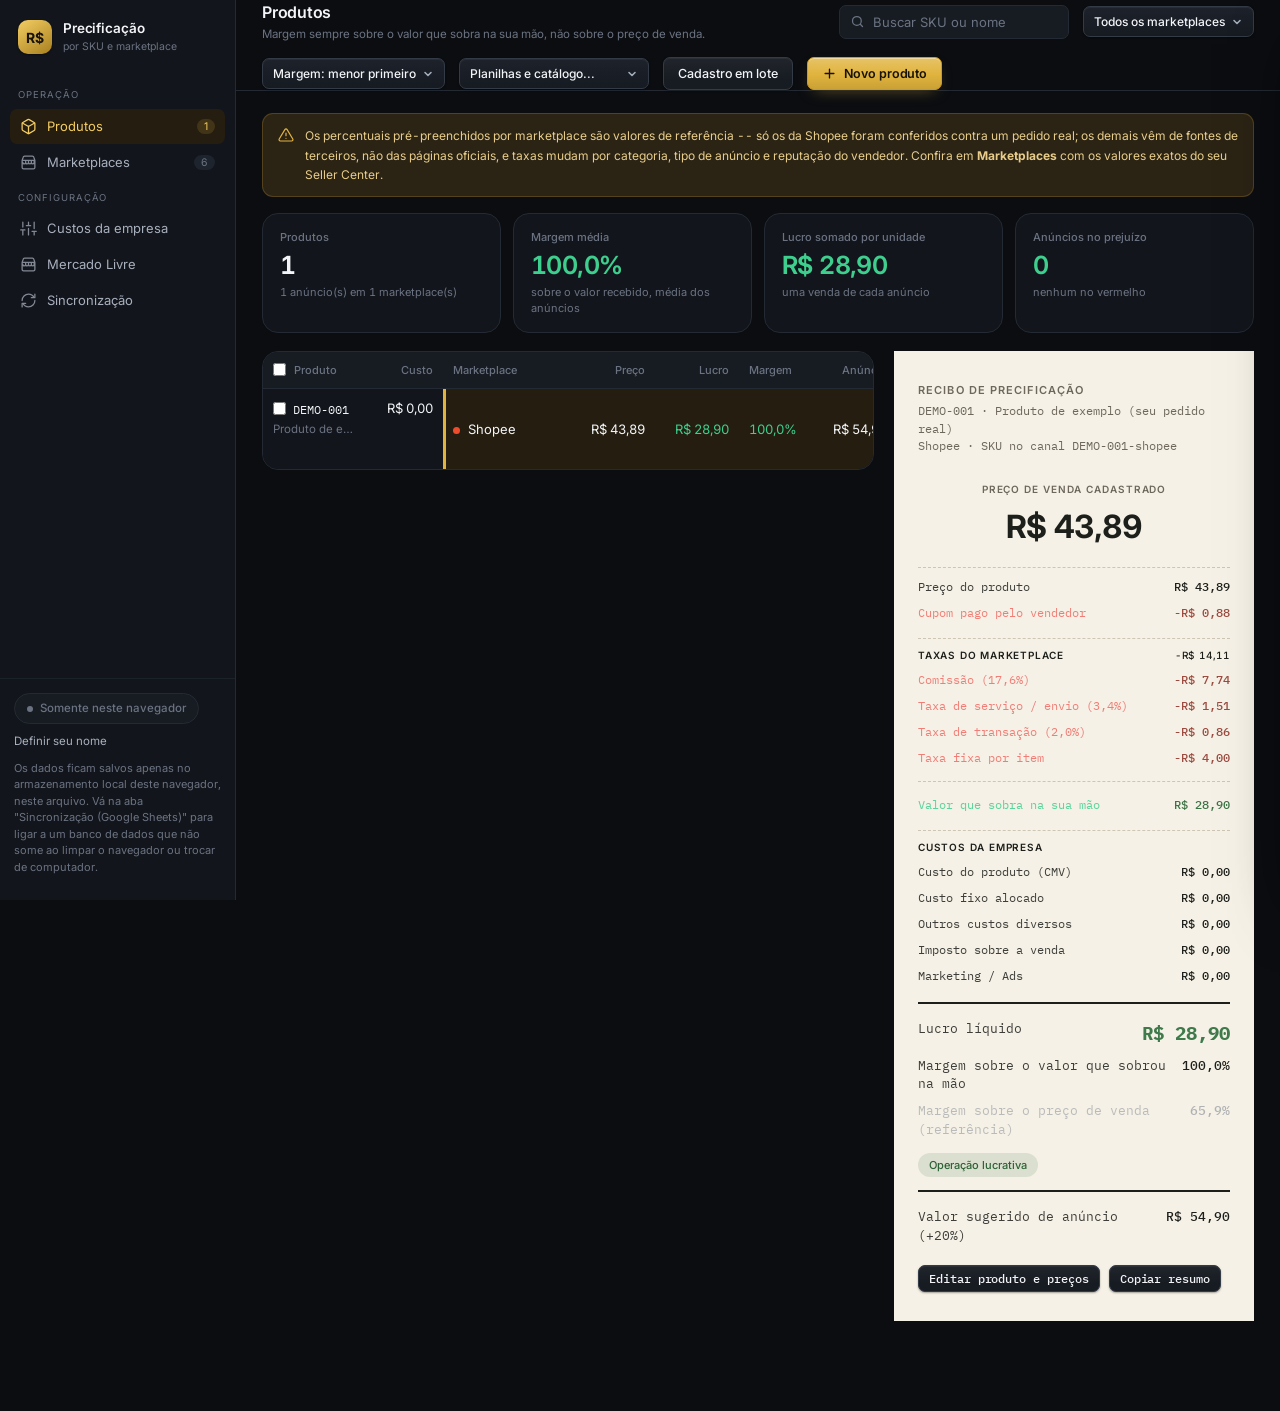
==== commit 881f94bb: "Botões com volume e animação (hover, clique com onda, brilho no principal), seletores no mesmo estil" ====
--- a/index.html
+++ b/index.html
@@ -167,21 +167,65 @@
   .switch input:focus-visible + .track{box-shadow:var(--ring);}
 
   /* ============ botões ============ */
-  .btn{display:inline-flex;align-items:center;gap:7px;background:var(--surface-2);
-    border:1px solid var(--line);color:var(--ink);font-family:inherit;font-size:12.5px;font-weight:500;
-    padding:8px 14px;border-radius:var(--r-sm);cursor:pointer;white-space:nowrap;
-    transition:background var(--t),border-color var(--t),color var(--t);}
-  .btn:hover{background:var(--surface-3);border-color:var(--line-strong);}
-  .btn:focus-visible{outline:none;box-shadow:var(--ring);}
-  .btn[disabled]{opacity:.4;cursor:not-allowed;}
-  .btn .ic{width:15px;height:15px;}
-  .btn.primary{background:var(--brand);color:var(--brand-ink);border-color:var(--brand);font-weight:600;}
-  .btn.primary:hover{background:var(--brand-2);border-color:var(--brand-2);}
-  .btn.danger{color:var(--bad);border-color:#3a2523;}
-  .btn.danger:hover{background:var(--bad-dim);border-color:var(--bad);}
+  /* Botão com volume (degradê leve + brilho na borda de cima), sobe 1px no hover, afunda no clique
+     e solta uma "onda" a partir do ponto clicado (ouvinte "pointerdown" junto do debounce). A cor de fundo
+     fica em background-color (que tem transição suave) e o degradê é só um véu claro por cima. Só cor,
+     transform, opacity e sombra animam: nada de largura/altura, para não pesar. */
+  .btn{position:relative;isolation:isolate;overflow:hidden;display:inline-flex;align-items:center;justify-content:center;gap:7px;
+    background-color:var(--surface-2);background-image:linear-gradient(180deg,rgba(255,255,255,.045),rgba(255,255,255,0) 70%);
+    border:1px solid var(--line-strong);color:var(--ink);font-family:inherit;font-size:12.5px;font-weight:500;letter-spacing:-.005em;
+    padding:8px 14px;border-radius:var(--r-sm);cursor:pointer;white-space:nowrap;user-select:none;-webkit-tap-highlight-color:transparent;
+    box-shadow:inset 0 1px 0 rgba(255,255,255,.05), 0 1px 2px rgba(0,0,0,.35);
+    transition:background-color .2s ease, border-color .2s ease, color .2s ease, box-shadow .25s ease, transform .2s cubic-bezier(.2,.8,.2,1);}
+  .btn:hover{background-color:#232a34;border-color:#414b5a;transform:translateY(-1px);
+    box-shadow:inset 0 1px 0 rgba(255,255,255,.07), 0 8px 18px -10px rgba(0,0,0,.8);}
+  .btn:active{transform:translateY(0) scale(.97);transition-duration:.07s;
+    box-shadow:inset 0 2px 4px rgba(0,0,0,.35);}
+  .btn:focus-visible{outline:none;box-shadow:var(--ring), inset 0 1px 0 rgba(255,255,255,.05);}
+  .btn[disabled]{opacity:.45;cursor:not-allowed;transform:none;box-shadow:none;}
+  .btn .ic{width:15px;height:15px;flex:none;transition:transform .3s cubic-bezier(.34,1.56,.64,1);}
+  .btn:hover:not([disabled]) .ic{transform:scale(1.14);}
+  .btn.primary{background-color:var(--brand);background-image:linear-gradient(180deg,rgba(255,255,255,.22),rgba(255,255,255,0) 55%,rgba(0,0,0,.1));color:var(--brand-ink);
+    border-color:#c99a26;font-weight:600;
+    box-shadow:inset 0 1px 0 rgba(255,255,255,.38), 0 1px 2px rgba(0,0,0,.4), 0 6px 16px -8px rgba(224,179,60,.55);}
+  .btn.primary:hover{background-color:var(--brand-2);border-color:var(--brand-2);
+    box-shadow:inset 0 1px 0 rgba(255,255,255,.45), 0 10px 24px -10px rgba(224,179,60,.75);}
+  .btn.primary:active{box-shadow:inset 0 2px 5px rgba(80,55,0,.45);}
+  /* faixa de brilho que atravessa o botão principal quando o mouse entra */
+  .btn.primary::before{content:"";position:absolute;inset:0;z-index:-1;pointer-events:none;
+    background:linear-gradient(105deg,transparent 30%,rgba(255,255,255,.5) 50%,transparent 70%);transform:translateX(-130%);}
+  .btn.primary:hover:not([disabled])::before{transform:translateX(130%);transition:transform .7s cubic-bezier(.4,0,.2,1);}
+  .btn.danger{color:var(--bad);border-color:#4a2b29;}
+  .btn.danger:hover{background-color:var(--bad-dim);border-color:var(--bad);
+    box-shadow:inset 0 1px 0 rgba(255,255,255,.05), 0 8px 20px -10px rgba(240,106,99,.55);}
   .btn.small{padding:5px 10px;font-size:11.5px;}
-  .btn.ghost{background:transparent;border-color:transparent;color:var(--ink-2);}
-  .btn.ghost:hover{background:var(--surface-2);color:var(--ink);}
+  .btn.ghost{background-color:transparent;background-image:none;border-color:transparent;color:var(--ink-2);box-shadow:none;}
+  .btn.ghost:hover{background-color:var(--surface-2);border-color:var(--line);color:var(--ink);box-shadow:none;}
+  /* onda do clique (span criado no ponto do clique e removido ao fim da animação) */
+  .onda{position:absolute;border-radius:50%;pointer-events:none;z-index:-1;background:currentColor;
+    opacity:.22;transform:scale(0);animation:onda .6s cubic-bezier(.2,.8,.2,1) forwards;}
+  .btn.primary .onda{background:#fff;opacity:.45;}
+  @keyframes onda{to{transform:scale(1);opacity:0;}}
+  /* seletores das barras com a mesma cara dos botões e uma seta própria */
+  select{appearance:none;-webkit-appearance:none;padding-right:30px;
+    background-image:url("data:image/svg+xml,%3Csvg xmlns='http://www.w3.org/2000/svg' viewBox='0 0 12 12' fill='none' stroke='%23a3acb9' stroke-width='1.6' stroke-linecap='round' stroke-linejoin='round'%3E%3Cpath d='M3 4.5 6 7.5 9 4.5'/%3E%3C/svg%3E");
+    background-repeat:no-repeat;background-position:right 10px center;background-size:12px;}
+  select option{background:var(--surface-2);color:var(--ink);}
+  .toolbar select, .topbar select{
+    background-color:transparent;
+    background-image:url("data:image/svg+xml,%3Csvg xmlns='http://www.w3.org/2000/svg' viewBox='0 0 12 12' fill='none' stroke='%23a3acb9' stroke-width='1.6' stroke-linecap='round' stroke-linejoin='round'%3E%3Cpath d='M3 4.5 6 7.5 9 4.5'/%3E%3C/svg%3E"), linear-gradient(180deg,#1d222b,#161a21);
+    background-repeat:no-repeat, no-repeat;background-position:right 10px center, 0 0;background-size:12px, 100% 100%;
+    border-color:var(--line-strong);font-weight:500;
+    box-shadow:inset 0 1px 0 rgba(255,255,255,.05), 0 1px 2px rgba(0,0,0,.35);
+    transition:border-color .2s ease, box-shadow .25s ease, transform .2s cubic-bezier(.2,.8,.2,1);}
+  .toolbar select:hover, .topbar select:hover{border-color:#414b5a;transform:translateY(-1px);
+    box-shadow:inset 0 1px 0 rgba(255,255,255,.07), 0 8px 18px -10px rgba(0,0,0,.8);}
+  .toolbar select:focus, .topbar select:focus{transform:none;border-color:var(--brand);box-shadow:var(--ring);}
+  @media (prefers-reduced-motion: reduce){
+    .btn, .btn .ic, .btn.primary::before, .iconbtn, .toolbar select, .topbar select{transition:none !important;}
+    .btn:hover, .btn:active, .iconbtn:hover, .iconbtn:active, .toolbar select:hover{transform:none !important;}
+    .onda{display:none;}
+  }
   .form-actions{display:flex;gap:9px;margin-top:16px;flex-wrap:wrap;align-items:center;}
 
   /* ============ busca e barra de ferramentas ============ */
@@ -190,8 +234,8 @@
   .searchbox input{padding-left:33px;width:280px;}
   .toolbar{display:flex;gap:9px;align-items:center;flex-wrap:wrap;margin-bottom:16px;}
   .toolbar .grow{flex:1;}
-  .toolbar select{padding:8px 11px;font-size:12.5px;cursor:pointer;}
-  .topbar select{font-size:12px;padding:7px 9px;max-width:190px;}
+  .toolbar select{padding:8px 30px 8px 12px;font-size:12.5px;cursor:pointer;}
+  .topbar select{font-size:12px;padding:7px 28px 7px 10px;max-width:190px;cursor:pointer;}
   .topbar .searchbox input{width:230px;}
 
   /* ============ métricas ============ */
@@ -226,7 +270,7 @@
   .pos{color:var(--ok);} .neg{color:var(--bad);}
   .mkt-dot{display:inline-block;width:7px;height:7px;border-radius:50%;margin-right:8px;vertical-align:middle;}
   .sub-val{display:block;font-size:10.5px;color:var(--ink-mute);margin-top:2px;}
-  .iconbtn.danger:hover{background:var(--bad-dim);color:var(--bad);}
+  .iconbtn.danger:hover{background:var(--bad-dim);border-color:var(--bad-line);color:var(--bad);}
   .row-actions{text-align:right;white-space:nowrap;opacity:0;transition:opacity var(--t);}
   tbody tr:hover .row-actions, tbody tr.selected .row-actions{opacity:1;}
   tbody td:nth-child(3){white-space:nowrap;}
@@ -306,10 +350,14 @@
   .panel-head .sub{margin:2px 0 0;font-size:11.5px;}
   .panel-body{padding:18px 22px 26px;overflow-y:auto;flex:1;}
   .panel-body > .card{background:none;border:none;padding:0;margin:0;}
-  .iconbtn{display:grid;place-items:center;width:30px;height:30px;border-radius:var(--r-sm);
-    background:none;border:1px solid transparent;color:var(--ink-mute);cursor:pointer;transition:background var(--t),color var(--t);}
-  .iconbtn:hover{background:var(--surface-3);color:var(--ink);}
-  .iconbtn .ic{width:16px;height:16px;}
+  .iconbtn{position:relative;isolation:isolate;overflow:hidden;display:grid;place-items:center;width:30px;height:30px;border-radius:var(--r-sm);
+    background:none;border:1px solid transparent;color:var(--ink-mute);cursor:pointer;-webkit-tap-highlight-color:transparent;
+    transition:background .18s ease, color .18s ease, border-color .18s ease, transform .2s cubic-bezier(.34,1.56,.64,1);}
+  .iconbtn:hover{background:var(--surface-3);border-color:var(--line-strong);color:var(--ink);transform:translateY(-1px);}
+  .iconbtn:active{transform:scale(.9);transition-duration:.07s;}
+  .iconbtn:focus-visible{outline:none;box-shadow:var(--ring);}
+  .iconbtn .ic{width:16px;height:16px;transition:transform .3s cubic-bezier(.34,1.56,.64,1);}
+  .iconbtn:hover .ic{transform:scale(1.12) rotate(-6deg);}
   @media (max-width:700px){ .panel{width:100vw;} }
 
   /* ============ formulário de produto ============ */
@@ -317,9 +365,11 @@
     border:1px solid var(--line);border-radius:var(--r-sm);padding:3px;}
   .mode-btn{flex:1;background:transparent;border:none;color:var(--ink-mute);font-family:inherit;
     font-size:12.5px;font-weight:500;padding:9px 8px;border-radius:var(--r-xs);cursor:pointer;
-    transition:background var(--t),color var(--t);}
-  .mode-btn:hover{color:var(--ink-2);}
-  .mode-btn.active{color:var(--brand-ink);background:var(--brand);font-weight:600;}
+    transition:background .22s ease, color .22s ease, box-shadow .22s ease, transform .2s cubic-bezier(.2,.8,.2,1);}
+  .mode-btn:hover{color:var(--ink);background:var(--surface-3);}
+  .mode-btn:active{transform:scale(.97);}
+  .mode-btn.active{color:var(--brand-ink);background:linear-gradient(180deg,var(--brand-2),var(--brand));font-weight:600;
+    box-shadow:inset 0 1px 0 rgba(255,255,255,.35), 0 4px 12px -6px rgba(224,179,60,.6);}
   .section-label{font-size:10.5px;text-transform:uppercase;letter-spacing:.09em;font-weight:600;
     color:var(--ink-mute);margin:20px 0 2px;padding-bottom:7px;border-bottom:1px solid var(--line-soft);}
   .live-preview{display:flex;flex-wrap:wrap;gap:22px;background:var(--surface-2);
@@ -369,7 +419,7 @@
     padding:8px 0;border-bottom:1px solid var(--line-soft);}
   .map-row label{color:var(--ink-2);}
   .map-row .req{color:var(--brand);}
-  .map-row select{width:190px;font-size:12px;padding:6px 9px;}
+  .map-row select{width:190px;font-size:12px;padding:6px 28px 6px 9px;}
   .mkt-checks{display:flex;flex-wrap:wrap;gap:8px;}
   .mkt-check{display:flex;align-items:center;gap:8px;background:var(--surface-2);border:1px solid var(--line);
     border-radius:var(--r-pill);padding:7px 14px 7px 11px;font-size:12.5px;cursor:pointer;user-select:none;
@@ -394,6 +444,46 @@
     padding:9px 12px;border-radius:var(--r-sm);cursor:pointer;transition:background var(--t);}
   .menu-item:hover{background:var(--surface-3);}
   .menu-item span{color:var(--ink-mute);font-size:11px;font-weight:400;}
+
+  /* ============ busca com modo: exata, começa com, contém ============ */
+  /* O menu fica SEMPRE logo abaixo do campo e entra/sai com transição (opacidade + deslize curto),
+     em vez de aparecer e sumir de uma vez. */
+  .busca-menu{position:absolute;right:0;top:calc(100% + 8px);z-index:80;width:max-content;min-width:100%;max-width:min(340px, calc(100vw - 24px));
+    background:var(--surface-2);border:1px solid var(--line-strong);border-radius:var(--r);
+    box-shadow:var(--sh-3);padding:6px;display:flex;flex-direction:column;gap:3px;
+    opacity:0;visibility:hidden;pointer-events:none;transform:translateY(-6px) scale(.985);transform-origin:top right;
+    transition:opacity .16s ease, transform .2s cubic-bezier(.2,.8,.2,1), visibility 0s linear .2s;}
+  .busca-menu.esq{right:auto;left:0;transform-origin:top left;}
+  .busca-menu.aberto{opacity:1;visibility:visible;pointer-events:auto;transform:none;
+    transition:opacity .16s ease, transform .2s cubic-bezier(.2,.8,.2,1), visibility 0s;}
+  .busca-op{display:flex;align-items:center;gap:11px;width:100%;text-align:left;background:transparent;border:1px solid transparent;
+    color:var(--ink);font-family:inherit;padding:8px 10px;border-radius:var(--r-sm);cursor:pointer;
+    transition:background .14s ease, border-color .14s ease, transform .14s ease;}
+  .busca-op:hover,.busca-op.on{background:var(--surface-3);border-color:var(--line-strong);}
+  .busca-op:active{transform:scale(.985);}
+  .busca-ic{flex:none;width:30px;height:30px;border-radius:8px;display:grid;place-items:center;
+    background:var(--surface);border:1px solid var(--line-strong);color:var(--ink-2);
+    font:600 11.5px/1 ui-monospace,SFMono-Regular,Menlo,Consolas,monospace;letter-spacing:-.02em;
+    transition:background .14s ease, color .14s ease, border-color .14s ease;}
+  .busca-op.on .busca-ic,.busca-op.uso .busca-ic{background:var(--brand-dim);border-color:var(--brand);color:var(--brand-2);}
+  .busca-tx{display:flex;flex-direction:column;gap:2px;min-width:0;flex:1;}
+  .busca-t{font-size:12.5px;font-weight:600;white-space:nowrap;overflow:hidden;text-overflow:ellipsis;}
+  .busca-t b{color:var(--brand-2);font-weight:600;}
+  .busca-d{font-size:11px;color:var(--ink-mute);font-weight:400;}
+  .busca-ok{flex:none;font-size:10.5px;font-weight:600;color:var(--brand);opacity:0;transition:opacity .14s ease;}
+  .busca-op.uso .busca-ok{opacity:1;}
+  .busca-dir{position:absolute;right:8px;top:50%;transform:translateY(-50%);display:flex;align-items:center;gap:6px;}
+  .busca-dir [hidden]{display:none;}
+  .busca-tag{font-size:10.5px;font-weight:600;color:var(--brand-ink);background:var(--brand);border-radius:var(--r-pill);padding:1px 8px;
+    animation:buscaTag .18s ease both;}
+  @keyframes buscaTag{from{opacity:0;transform:scale(.85);}to{opacity:1;transform:none;}}
+  .busca-limpar{width:18px;height:18px;border-radius:50%;border:none;background:var(--surface-3);color:var(--ink-2);
+    font-size:13px;line-height:1;cursor:pointer;padding:0;transition:background .14s ease, color .14s ease;}
+  .busca-limpar:hover{background:var(--line-strong);color:var(--ink);}
+  .busca-tem input{padding-right:62px;}
+  @media (prefers-reduced-motion: reduce){
+    .busca-menu,.busca-menu.aberto,.busca-op,.busca-ic,.busca-ok,.busca-tag,.busca-limpar{transition:none;animation:none;}
+  }
 
   /* ============ faixas de preço ============ */
   .tier-table{font-size:12.5px;}
@@ -507,7 +597,7 @@
   table.lt [data-col=sku]{width:120px;font-family:var(--mono, ui-monospace, monospace);}
   table.lt .lt-num, #lt_preCusto{width:78px;}
   table.lt .lt-valor, .lt-pre-valor{width:70px;}
-  table.lt select{height:28px;font-size:11.5px;padding:0 4px;width:auto;}
+  table.lt select{height:28px;font-size:11.5px;padding:0 22px 0 6px;width:auto;background-position:right 6px center;background-size:10px;}
   .lt-cel{display:flex;align-items:center;gap:5px;}
   .lt-cel input[type=checkbox]{accent-color:var(--brand);margin:0;}
   .lt-pre .btn{margin-top:5px;}
@@ -686,7 +776,7 @@
 
       <div class="card">
         <h2>Código para colar no Apps Script</h2>
-        <div class="banner" style="margin:12px 0;"><svg class="bi"><use href="#i-warn"/></svg><div>Este é o código <strong>versão 6</strong>: acrescenta a integração com o Mercado Livre (autorização e consulta de taxas ficam aqui, nunca na página). Além de tudo da versão 4 (produto pai com um anúncio por marketplace, faixas de preço, trava de gravações simultâneas), ele grava o <strong>histórico de alterações</strong> (aba <code>Historico</code>: quem mudou o quê e quando), percebe quando alguém <strong>edita a planilha à mão</strong> &mdash; e faz os dispositivos lerem e juntarem essa edição antes de gravar, em vez de apagá-la &mdash; e recusa páginas antigas do sistema que ainda estejam abertas em algum computador. A versão 4 continua funcionando, mas sem histórico e sem essa proteção. Para atualizar: cole o código novo por cima do antigo e publique uma <strong>nova versão</strong> da implantação existente &mdash; <code>Implantar &rarr; Gerenciar implantações &rarr; lápis &rarr; Versão: Nova versão</code>. A URL continua a mesma.</div></div>
+        <div class="banner" style="margin:12px 0;"><svg class="bi"><use href="#i-warn"/></svg><div>Este é o código <strong>versão 11</strong>. Novidades: a lista de anúncios do Mercado Livre traz o SKU de cada variação (uma linha por variação); e, nos anúncios com entrega "Combinar com o comprador", o envio é calculado como um percentual do preço (versão 10). Das versões anteriores: a versão 6 acrescentou a integração com o Mercado Livre (autorização e consulta de taxas ficam aqui, nunca na página). Além de tudo da versão 4 (produto pai com um anúncio por marketplace, faixas de preço, trava de gravações simultâneas), ele grava o <strong>histórico de alterações</strong> (aba <code>Historico</code>: quem mudou o quê e quando), percebe quando alguém <strong>edita a planilha à mão</strong> &mdash; e faz os dispositivos lerem e juntarem essa edição antes de gravar, em vez de apagá-la &mdash; e recusa páginas antigas do sistema que ainda estejam abertas em algum computador. A versão 4 continua funcionando, mas sem histórico e sem essa proteção. Para atualizar: cole o código novo por cima do antigo e publique uma <strong>nova versão</strong> da implantação existente &mdash; <code>Implantar &rarr; Gerenciar implantações &rarr; lápis &rarr; Versão: Nova versão</code>. A URL continua a mesma.</div></div>
         <div class="form-actions" style="margin:0 0 12px;"><button class="btn small" id="copyCodeBtn">Copiar código</button></div>
         <pre class="codeblock" id="gasCode"></pre>
       </div>
@@ -731,6 +821,133 @@
 function debounce(fn, ms){
   let t;
   return function(){ const args = arguments; clearTimeout(t); t = setTimeout(()=> fn.apply(null, args), ms); };
+}
+
+// Onda do clique nos botões (.btn e .iconbtn): um único ouvinte para a página toda, então vale também
+// para botões criados depois. A onda nasce no ponto clicado, cresce até cobrir o botão e se apaga.
+document.addEventListener('pointerdown', (e)=>{
+  if(e.button !== 0 || !e.target.closest) return;
+  const b = e.target.closest('.btn, .iconbtn');
+  if(!b || b.disabled) return;
+  if(window.matchMedia && matchMedia('(prefers-reduced-motion: reduce)').matches) return;
+  const r = b.getBoundingClientRect();
+  const x = e.clientX - r.left, y = e.clientY - r.top;
+  const d = 2 * Math.hypot(Math.max(x, r.width - x), Math.max(y, r.height - y));
+  const o = document.createElement('span');
+  o.className = 'onda';
+  o.style.cssText = `width:${d}px;height:${d}px;left:${x - d/2}px;top:${y - d/2}px`;
+  b.appendChild(o);
+  o.addEventListener('animationend', ()=> o.remove());
+}, {passive: true});
+
+// Busca com três jeitos de casar o que foi digitado, como nas listas de catálogo: "Busca exata"
+// (o campo inteiro igual), "Começa com" e "Contém" (o padrão, o jeito que a busca sempre foi).
+// Maiúsculas e minúsculas não contam.
+const MODOS_BUSCA = [
+  {id: 'exata',  rotulo: 'Busca exata', curto: 'exata'},
+  {id: 'comeca', rotulo: 'Começa com',  curto: 'começa'},
+  {id: 'contem', rotulo: 'Contém',      curto: ''}
+];
+function casaBusca(texto, q, modo){
+  if(!q) return true;
+  const t = String(texto === undefined || texto === null ? '' : texto).toLowerCase();
+  if(modo === 'exata') return t === q;
+  if(modo === 'comeca') return t.startsWith(q);
+  return t.indexOf(q) !== -1;
+}
+// Liga ao campo de texto o menu "Busca exata / Começa com / Contém" (abre enquanto se digita), o
+// botão de limpar e a etiqueta do modo quando não é o padrão.
+// cfg: {obter: ()=> modo atual, definir: (modo)=> guarda, aoMudar: ()=> refaz a lista}
+const DESCRICAO_BUSCA = {exata: 'o texto inteiro igual', comeca: 'o início igual ao digitado', contem: 'em qualquer parte do texto'};
+const ICONE_BUSCA = {exata: '=', comeca: 'A…', contem: '…A…'};
+function ligarBuscaComModo(input, cfg){
+  if(!input || input.dataset.buscaModo) return;
+  input.dataset.buscaModo = '1';
+  const pai = input.parentElement;
+  if(getComputedStyle(pai).position === 'static') pai.style.position = 'relative';
+  pai.classList.add('busca-tem');
+  // as três opções são montadas UMA vez; depois só se troca o texto e a marcação (nada de
+  // refazer o menu a cada tecla, que piscava)
+  const menu = document.createElement('div');
+  menu.className = 'busca-menu'; menu.setAttribute('role', 'listbox');
+  menu.innerHTML = MODOS_BUSCA.map(m =>
+    `<button type="button" class="busca-op" data-modo="${m.id}" role="option">`
+    + `<span class="busca-ic">${ICONE_BUSCA[m.id]}</span>`
+    + `<span class="busca-tx"><span class="busca-t">${esc(m.rotulo)} &ldquo;<b></b>&rdquo;</span>`
+    + `<span class="busca-d">${esc(DESCRICAO_BUSCA[m.id])}</span></span>`
+    + `<span class="busca-ok">em uso</span></button>`).join('');
+  const ops = [...menu.querySelectorAll('.busca-op')];
+  const dir = document.createElement('span');
+  dir.className = 'busca-dir';
+  const tag = document.createElement('span'); tag.className = 'busca-tag';
+  const limpar = document.createElement('button');
+  limpar.type = 'button'; limpar.className = 'busca-limpar'; limpar.title = 'Limpar a busca'; limpar.textContent = '×';
+  dir.append(tag, limpar);
+  pai.append(menu, dir);
+  let destaque = 0;
+
+  const termo = ()=> input.value.trim();
+  const aberto = ()=> menu.classList.contains('aberto');
+  function atualizaDir(){
+    const modo = MODOS_BUSCA.find(m=> m.id === cfg.obter()) || MODOS_BUSCA[2];
+    const mostrar = !!modo.curto && !!termo();
+    if(mostrar && tag.hidden){ tag.hidden = false; tag.style.animation = 'none'; void tag.offsetWidth; tag.style.animation = ''; }
+    tag.textContent = modo.curto; tag.hidden = !mostrar;
+    limpar.hidden = !input.value;
+  }
+  function pinta(){
+    const atual = cfg.obter() || 'contem';
+    const t = termo();
+    ops.forEach((b, i)=>{
+      b.classList.toggle('on', i === destaque);
+      b.classList.toggle('uso', b.dataset.modo === atual);
+      b.querySelector('b').textContent = t;
+    });
+  }
+  // ancorado embaixo do campo; se a direita do campo ficaria fora da tela, abre para o outro lado
+  function alinha(){
+    menu.classList.remove('esq');
+    const r = input.getBoundingClientRect();
+    const larg = Math.max(menu.offsetWidth, r.width);
+    if(r.right - larg < 8) menu.classList.add('esq');
+  }
+  function abre(){
+    if(!termo()){ fecha(); return; }
+    destaque = Math.max(0, MODOS_BUSCA.findIndex(m=> m.id === (cfg.obter() || 'contem')));
+    pinta();
+    if(!aberto()){ alinha(); menu.classList.add('aberto'); }
+  }
+  function fecha(){ menu.classList.remove('aberto'); }
+  function escolhe(id){
+    cfg.definir(id); fecha(); atualizaDir(); pinta(); cfg.aoMudar();
+  }
+  input.addEventListener('input', ()=>{ atualizaDir(); abre(); });
+  input.addEventListener('focus', abre);
+  input.addEventListener('keydown', (e)=>{
+    if(e.key === 'Escape'){ fecha(); return; }
+    if(!aberto() && (e.key === 'ArrowDown' || e.key === 'ArrowUp') && termo()){ e.preventDefault(); abre(); return; }
+    if(!aberto()) return;
+    if(e.key === 'ArrowDown'){ e.preventDefault(); destaque = (destaque + 1) % MODOS_BUSCA.length; pinta(); }
+    else if(e.key === 'ArrowUp'){ e.preventDefault(); destaque = (destaque + MODOS_BUSCA.length - 1) % MODOS_BUSCA.length; pinta(); }
+    else if(e.key === 'Enter'){ e.preventDefault(); escolhe(MODOS_BUSCA[destaque].id); }
+  });
+  menu.addEventListener('mousemove', (e)=>{
+    const b = e.target.closest('[data-modo]');
+    const i = b ? ops.indexOf(b) : -1;
+    if(i >= 0 && i !== destaque){ destaque = i; pinta(); }
+  });
+  // mousedown (e não click) para o campo não perder o foco antes da escolha
+  menu.addEventListener('mousedown', (e)=>{
+    const b = e.target.closest('[data-modo]');
+    if(!b) return;
+    e.preventDefault(); escolhe(b.dataset.modo);
+  });
+  limpar.addEventListener('mousedown', (e)=> e.preventDefault());
+  limpar.addEventListener('click', ()=>{
+    input.value = ''; input.dispatchEvent(new Event('input', {bubbles: true})); input.focus();
+  });
+  document.addEventListener('mousedown', (e)=>{ if(!pai.contains(e.target)) fecha(); });
+  atualizaDir();
 }
 
 // redesenho do catálogo agrupado: várias mudanças seguidas viram um desenho só
@@ -860,7 +1077,9 @@
     try{ l.mlFreteFaixas = JSON.parse(txtF || '[]'); }catch(e){ l.mlFreteFaixas = []; }
   }
   if(!Array.isArray(l.mlFreteFaixas)) l.mlFreteFaixas = [];
-  l.mlFreteFaixas = l.mlFreteFaixas.map(f=>({min: Number(f.min)||0, custo: Number(f.custo)||0})).sort((a,b)=> a.min - b.min);
+  // "combinar": entrega a combinar com o comprador (o envio é um percentual do preço, ver envioCombinarPct)
+  l.mlFreteFaixas = l.mlFreteFaixas.map(f=> Object.assign({min: Number(f.min)||0, custo: Number(f.custo)||0},
+    toBool(f.combinar) ? {combinar: true} : {})).sort((a,b)=> a.min - b.min);
   // as faixas de taxa do Mercado Livre viajam como JSON numa célula da planilha
   if(typeof l.mlFaixas === 'string'){
     const txt = l.mlFaixas.trim().replace(/^'/, '');
@@ -1080,7 +1299,7 @@
 const GAS_VERSAO_MINIMA = 4;
 // Versão desta página, mandada em cada gravação. O Apps Script 5 recusa páginas mais antigas: elas
 // ainda têm o envio sem fila, que gerava conflitos falsos e desfazia alterações.
-const CLIENTE_VERSAO = 8;
+const CLIENTE_VERSAO = 11;
 const MSG_SCRIPT_ANTIGO = 'O código do Apps Script na sua planilha está desatualizado: ele não guarda o agrupamento de produtos (produto pai com um anúncio por marketplace), e o descartaria sem avisar. Para não apagar dados, nada foi enviado. Abra a aba Sincronização, copie o código novo, cole no Apps Script e publique uma NOVA VERSÃO da implantação existente (Implantar → Gerenciar implantações → lápis → Nova versão).';
 const BASE_KEY = 'mkt_pricing_base_v1';
 const USUARIO_KEY = 'mkt_pricing_usuario';
@@ -1403,7 +1622,7 @@
   marketplace: {id:'ID', label:'Nome', color:'Cor', confidence:'Confiança', note:'Observação', commission:'Comissão %', ehMercadoLivre:'É o Mercado Livre',
     service:'Taxa de serviço %', transaction:'Taxa de transação %', fixedFee:'Taxa fixa', dualAdPrice:'Preço de anúncio duplo',
     variableFreight:'Frete por anúncio', variableFixedFee:'Taxa fixa por anúncio', tiered:'Cobra por faixa de preço', tiers:'Faixas de preço'},
-  padroes: {fixedCost:'Custo fixo', misc:'Outros custos', taxPct:'Imposto %', marketingPct:'Marketing %', coupon:'Cupom padrão', freightNet:'Frete padrão'}
+  padroes: {fixedCost:'Custo fixo', misc:'Outros custos', taxPct:'Imposto %', marketingPct:'Marketing %', coupon:'Cupom padrão', freightNet:'Frete padrão', envioCombinarPct:'Entrega a combinar (% do preço)'}
 };
 const CAMPOS_FORA_DO_HISTORICO = ['uid','idManual'];
 function rotuloCampo(tipo, k){ return (ROTULOS_CAMPO[tipo] || {})[k] || k; }
@@ -1768,6 +1987,9 @@
 function normalizePadroes(p){
   const out = {};
   ['fixedCost','misc','taxPct','marketingPct','coupon','freightNet'].forEach(k=> out[k] = Number(p[k])||0);
+  // entrega a combinar com o comprador: sem valor gravado, vale o padrão de 20% do preço
+  const c = p.envioCombinarPct;
+  out.envioCombinarPct = (c === undefined || c === null || String(c).trim() === '') ? 20 : (Number(c)||0);
   return out;
 }
 
@@ -2034,12 +2256,14 @@
   faixas.forEach(f=>{
     const label = tierRangeLabel(f.min, f.max);
     const custoEnvio = frete ? freteNoPreco(frete, Math.max(f.min, 0.01)) : 0;
+    // entrega a combinar: o envio é um percentual do preço, então entra junto com as taxas percentuais
+    const envioPct = frete ? fretePctNoPreco(frete, Math.max(f.min, 0.01)) : 0;
     const pctCheio = (f.rates.commission + f.rates.service + f.rates.transaction)/100;
     const svc = f.rates.service/100;
     const cap = f.rates.serviceCap;
     const limiar = (cap > 0 && svc > 0) ? cap/svc : Infinity;  // preço em que a taxa bate no teto
-    const semTeto = {min:f.min, max:Math.min(f.max, limiar), pct:pctCheio, fixed:f.rates.fixedFee + custoEnvio, frete:custoEnvio, rates:f.rates, label, capBinds:false};
-    const comTeto = {min:Math.max(f.min, limiar), max:f.max, pct:pctCheio - svc, fixed:f.rates.fixedFee + cap + custoEnvio, frete:custoEnvio, rates:f.rates, label, capBinds:true};
+    const semTeto = {min:f.min, max:Math.min(f.max, limiar), pct:pctCheio + envioPct/100, fixed:f.rates.fixedFee + custoEnvio, frete:custoEnvio, fretePct:envioPct, rates:f.rates, label, capBinds:false};
+    const comTeto = {min:Math.max(f.min, limiar), max:f.max, pct:pctCheio - svc + envioPct/100, fixed:f.rates.fixedFee + cap + custoEnvio, frete:custoEnvio, fretePct:envioPct, rates:f.rates, label, capBinds:true};
     if(semTeto.max > semTeto.min) segs.push(semTeto);
     if(limiar < f.max && comTeto.max > comTeto.min) segs.push(comTeto);
   });
@@ -2105,7 +2329,8 @@
   const serviceVal = (rates.serviceCap > 0) ? Math.min(servicoCheio, rates.serviceCap) : servicoCheio;
   const transactionVal = rates.transaction/100*price;
   const fixedFee = rates.fixedFee;
-  const freteML = seg.frete || 0;   // envio informado pelo Mercado Livre para este anúncio
+  // envio informado pelo Mercado Livre para este anúncio (e, na entrega a combinar, o percentual do preço)
+  const freteML = (seg.frete || 0) + (seg.fretePct || 0)/100*price;
   const taxVal = tax*price, marketingVal = mk*price;
   const feesTotal = commissionVal+serviceVal+transactionVal+fixedFee+freteML;
   const netMarketplace = price - feesTotal - sku.coupon + sku.freightNet;
@@ -2117,7 +2342,7 @@
     cogs:sku.cogs, fixedCost:cc.fixedCost, misc:cc.misc, taxVal, marketingVal, profit,
     marginPct: marginOnNet, marginOnNet, marginOnPrice,
     rates, tierLabel: seg.label, capBinds: seg.capBinds && servicoCheio > rates.serviceCap,
-    tiered: segs.length > 1};
+    tiered: segs.length > 1, fretePct: seg.fretePct || 0};
 }
 
 function renderTopDisclaimer(){
@@ -2216,6 +2441,7 @@
     renderFilterOptions();
     const busca = document.getElementById('search');
     busca.addEventListener('input', debounce(()=>{ filtros.q = busca.value || ''; renderTable(); }, 120));
+    ligarBuscaComModo(busca, {obter: ()=> filtros.modo, definir: (m)=>{ filtros.modo = m; }, aoMudar: ()=> renderTable()});
     document.getElementById('filterMkt').addEventListener('change', (e)=>{ filtros.mkt = e.target.value; renderTable(); });
     document.getElementById('sortBy').addEventListener('change', (e)=>{ filtros.ordem = e.target.value; renderTable(); });
         document.getElementById('sheetActions').addEventListener('change', (e)=>{
@@ -2288,12 +2514,13 @@
 // remontada a cada troca de seção, então ler direto do DOM quebrava o desenho do catálogo
 // sempre que ele era disparado de fora da tela de Produtos -- e isso matava, em silêncio,
 // os botões das telas de Marketplaces, Custos e Sincronização.
-const filtros = {q:'', mkt:'', ordem:'margin_asc'};
+const filtros = {q:'', modo:'contem', mkt:'', ordem:'margin_asc'};
 
 // Uma linha por produto, com os anúncios dele dentro. Com um marketplace no filtro, cada produto
 // mostra só o preço daquele canal -- e some da lista quem não é vendido nele.
 function produtosFiltrados(){
-  const q = filtros.q.toLowerCase();
+  const q = filtros.q.trim().toLowerCase();
+  const modoBusca = filtros.modo;
   const mktFilter = filtros.mkt;
   const sortBy = filtros.ordem;
   const ordemMkt = id => { const i = state.profiles.findIndex(p=> p.id === id); return i === -1 ? 999 : i; };
@@ -2306,8 +2533,8 @@
     return {prod, ans};
   });
   if(mktFilter) linhas = linhas.filter(x=> x.ans.length);
-  if(q) linhas = linhas.filter(x=> x.prod.sku.toLowerCase().includes(q) || x.prod.name.toLowerCase().includes(q)
-    || x.prod.listings.some(l=> l.sku.toLowerCase().includes(q)));
+  if(q) linhas = linhas.filter(x=> casaBusca(x.prod.sku, q, modoBusca) || casaBusca(x.prod.name, q, modoBusca)
+    || x.prod.listings.some(l=> casaBusca(l.sku, q, modoBusca)));
   // ordenar produto por margem usa o pior anúncio (menor primeiro) ou o melhor (maior primeiro)
   const margens = x => x.ans.length ? x.ans.map(a=> a.r.error ? -Infinity : a.r.marginPct) : [-Infinity];
   const lucros  = x => x.ans.length ? x.ans.map(a=> a.r.error ? -Infinity : a.r.profit) : [-Infinity];
@@ -2564,7 +2791,7 @@
     ${r.rates.service ? line('Taxa de serviço / envio ('+pct(r.rates.service)+(r.capBinds?', no teto':'')+')', -r.serviceVal, 'neg') : ''}
     ${r.rates.transaction ? line('Taxa de transação ('+pct(r.rates.transaction)+')', -r.transactionVal, 'neg') : ''}
     ${line(fixedFeeLabel, -r.fixedFee, r.fixedFee>0?'neg':'')}
-    ${r.freteML ? line('Envio, informado pelo Mercado Livre' + (lst.mlFreteGratis ? ' (frete grátis)' : ''), -r.freteML, 'neg') : ''}
+    ${r.freteML ? line(r.fretePct ? 'Envio a combinar (' + pct(r.fretePct) + ' do preço)' : 'Envio, informado pelo Mercado Livre' + (lst.mlFreteGratis ? ' (frete grátis)' : ''), -r.freteML, 'neg') : ''}
     <div class="divider"></div>
     ${line('Valor que sobra na sua mão', r.netMarketplace, 'pos')}
     <div class="rline section"><span class="lbl">Custos da empresa</span><span class="val"></span></div>
@@ -3415,7 +3642,7 @@
 const ML_TIPOS = {gold_special: 'Clássico', gold_pro: 'Premium', gold: 'Ouro', silver: 'Prata', bronze: 'Bronze', free: 'Grátis'};
 function mlNomeDoTipo(t){ return ML_TIPOS[t] || t || '--'; }
 
-let mlEstado = {status: null, itens: [], total: 0, carregando: false, filtro: '', mensagem: '', so: 'sem'};
+let mlEstado = {status: null, itens: [], total: 0, carregando: false, filtro: '', modoBusca: 'contem', mensagem: '', so: 'sem'};
 
 // Qual marketplace do sistema é o Mercado Livre (marcado na tela da integração; na dúvida, o que
 // tiver ID ou nome de Mercado Livre). Sem isso o sistema não teria como saber em qual canal mexer.
@@ -3450,7 +3677,21 @@
 // Custo do envio que o Mercado Livre informa para este anúncio, por faixa de preço.
 function freteDoAnuncio(sku){
   if(!sku || !sku.mlUsarFrete || !Array.isArray(sku.mlFreteFaixas) || !sku.mlFreteFaixas.length) return null;
-  return sku.mlFreteFaixas.map(f=>({min: Number(f.min)||0, custo: Number(f.custo)||0}));
+  return sku.mlFreteFaixas.map(f=> Object.assign({min: Number(f.min)||0, custo: Number(f.custo)||0}, f.combinar === true ? {combinar: true} : {}));
+}
+// Entrega "combinar com o comprador": o Mercado Livre não cobra envio, mas o vendedor paga o frete
+// que combinar. Para cobrir esse custo, o cálculo reserva um percentual do preço de venda: 20%, ou o
+// que a empresa definir na tela do Mercado Livre.
+function envioCombinarPct(){
+  const v = state.padroes.envioCombinarPct;
+  return (v === undefined || v === null) ? 20 : (Number(v) || 0);
+}
+// Percentual do preço reservado para o envio nesse preço (só nas faixas de entrega a combinar).
+function fretePctNoPreco(faixas, preco){
+  if(!faixas || !faixas.length) return 0;
+  let achado = faixas[0];
+  faixas.forEach(f=>{ if(preco >= f.min) achado = f; });
+  return achado.combinar ? envioCombinarPct() : 0;
 }
 function freteNoPreco(faixas, preco){
   if(!faixas || !faixas.length) return 0;
@@ -3546,19 +3787,48 @@
   renderML();
 }
 
+// Tamanho no fim do SKU da variação ("01-01-26-M" é o tamanho M do produto "01-01-26"). Só letras de
+// tamanho de roupa, depois de um hífen: número no fim (o "26" de "01-01-26") faz parte do código do
+// produto e nunca é tratado como tamanho.
+const TAMANHOS_DO_SKU = ['pp', 'p', 'm', 'g', 'gg', 'xg', 'xgg', 'xxg', 'eg', 'egg', 'exg'];
+function semTamanho(sku){
+  const s = String(sku || '').trim();
+  const i = s.lastIndexOf('-');
+  if(i <= 0) return s;
+  return TAMANHOS_DO_SKU.includes(s.slice(i + 1).toLowerCase()) ? s.slice(0, i) : s;
+}
+
 // Sugestão de vínculo: só pelo SKU, sem adivinhar por nome. Primeiro o SKU do anúncio aqui,
-// depois o SKU do produto, depois o SKU sem o "-ID" do marketplace nas duas pontas.
+// depois o SKU do produto, depois o SKU sem o "-ID" do marketplace nas duas pontas. Se nada bater,
+// repete tudo sem o tamanho do fim do SKU da variação (-P, -M, -G...): o sistema cadastra o produto,
+// não cada tamanho. Um anúncio daqui liga a uma variação só; as outras do mesmo produto não têm
+// outro alvo (devolve jaVinculado em vez de deixar o usuário achando que o SKU não existe).
 function mlSugestao(it){
-  const sku = String(it.sku || '').trim().toLowerCase();
-  if(!sku) return null;
-  const anuncios = mlAnuncios().filter(a=> !a.lst.mlItemId);   // já vinculado a outro item não é sugestão
-  let achado = anuncios.find(a=> a.lst.sku.toLowerCase() === sku);
-  if(achado) return {a: achado, regra: 'SKU do anúncio'};
-  achado = anuncios.find(a=> a.prod.sku.toLowerCase() === sku);
-  if(achado) return {a: achado, regra: 'SKU do produto'};
-  const base = baseDoSku(sku).toLowerCase();
-  achado = anuncios.find(a=> baseDoSku(a.lst.sku).toLowerCase() === base || a.prod.sku.toLowerCase() === base);
-  if(achado) return {a: achado, regra: 'SKU sem o final do marketplace'};
+  const original = String(it.sku || '').trim().toLowerCase();
+  if(!original) return null;
+  const livres = mlAnuncios().filter(a=> !a.lst.mlItemId);   // já vinculado a outro item não é sugestão
+  const todos = mlAnuncios();
+  const tentativas = [{sku: original, sufixo: ''}];
+  const sem = semTamanho(original).toLowerCase();
+  if(sem !== original) tentativas.push({sku: sem, sufixo: ' (sem o tamanho)'});
+  const procurar = (lista, sku)=>{
+    let a = lista.find(x=> x.lst.sku.toLowerCase() === sku);
+    if(a) return {a, regra: 'SKU do anúncio'};
+    a = lista.find(x=> x.prod.sku.toLowerCase() === sku);
+    if(a) return {a, regra: 'SKU do produto'};
+    const base = baseDoSku(sku).toLowerCase();
+    a = lista.find(x=> baseDoSku(x.lst.sku).toLowerCase() === base || x.prod.sku.toLowerCase() === base);
+    return a ? {a, regra: 'SKU sem o final do marketplace'} : null;
+  };
+  for(const t of tentativas){
+    const r = procurar(livres, t.sku);
+    if(r) return {a: r.a, regra: r.regra + t.sufixo};
+  }
+  // o produto existe, mas o anúncio dele já está ligado a outra variação do mesmo anúncio do ML
+  for(const t of tentativas){
+    const r = procurar(todos.filter(x=> x.lst.mlItemId === it.id), t.sku);
+    if(r) return {a: r.a, jaVinculado: true, regra: r.regra + t.sufixo};
+  }
   return null;
 }
 
@@ -3601,10 +3871,21 @@
 
 // ---------- taxas ----------
 async function mlAtualizarTaxas(){
-  const vinculados = mlAnuncios().filter(a=> a.lst.mlItemId && a.lst.mlCategoria && a.lst.mlTipo);
-  if(!vinculados.length){ toast('Nenhum anúncio vinculado com categoria conhecida. Vincule primeiro (e recarregue os anúncios do ML).', 'err'); return; }
-  const chaves = [...new Set(vinculados.map(a=> a.lst.mlCategoria + '|' + a.lst.mlTipo))];
+  const vinculados = mlAnuncios().filter(a=> a.lst.mlItemId);
+  if(!vinculados.length){ toast('Nenhum anúncio vinculado. Vincule primeiro.', 'err'); return; }
   mlEstado.carregando = true;
+  // O envio vem primeiro de propósito: ele relê cada anúncio no Mercado Livre e devolve a categoria
+  // e o tipo de HOJE. Sondar as taxas com a categoria guardada no dia do vínculo deixava anúncio
+  // que mudou de tipo (clássico/premium) ou de categoria com taxa errada para sempre.
+  let envio = {ok: 0, erros: 0, mudancas: []};
+  try{
+    envio = await mlAtualizarFrete(vinculados);
+  }catch(err){
+    toast('O custo de envio não veio: ' + err.message, 'err', 'Envio');
+  }
+  const semCategoria = vinculados.filter(a=> !a.lst.mlCategoria || !a.lst.mlTipo).length;
+  const comCategoria = vinculados.filter(a=> a.lst.mlCategoria && a.lst.mlTipo);
+  const chaves = [...new Set(comCategoria.map(a=> a.lst.mlCategoria + '|' + a.lst.mlTipo))];
   const tabela = {};
   try{
     let restantes = chaves.slice();
@@ -3626,7 +3907,7 @@
   const agora = new Date().toISOString();
   const mudancas = [];
   let erros = 0;
-  vinculados.forEach(({prod, lst})=>{
+  comCategoria.forEach(({prod, lst})=>{
     const t = tabela[lst.mlCategoria + '|' + lst.mlTipo];
     if(!t || t.erro || !t.faixas || !t.faixas.length){ erros++; return; }
     const antes = calcSku(profileOf(lst.marketplaceId), visaoDoAnuncio(prod, lst));
@@ -3639,19 +3920,14 @@
     if(!antes.error && !depois.error && Math.abs(antes.price - depois.price) > 0.005)
       mudancas.push(`${lst.sku}: ${brl(antes.price)} → ${brl(depois.price)}`);
   });
-  // o envio vem logo depois, pelo mesmo botão: é o outro número que o ML desconta de cada venda
-  let envio = {ok: 0, erros: 0, mudancas: []};
-  try{
-    envio = await mlAtualizarFrete(vinculados);
-  }catch(err){
-    toast('As taxas entraram, mas o custo de envio não: ' + err.message, 'err', 'Envio');
-  }
   saveState();
   mlEstado.carregando = false; mlEstado.mensagem = '';
   renderML(); renderProdutos();
   const todas = mudancas.concat(envio.mudancas);
-  toast(`${vinculados.length - erros} anúncio(s) com as taxas do Mercado Livre` + (envio.ok ? ` e ${envio.ok} com o custo de envio` : '') + '.'
-    + (erros || envio.erros ? ` ${erros + envio.erros} sem resposta do ML.` : '')
+  const scriptSemCombinar = envio.erros && versaoScript !== null && versaoScript < 10;
+  toast(`${comCategoria.length - erros} anúncio(s) com as taxas do Mercado Livre` + (envio.ok ? ` e ${envio.ok} com o custo de envio` : '') + '.'
+    + (scriptSemCombinar ? ' Anúncios com entrega a combinar precisam do Apps Script versão 10 (aba Sincronização).' : '')
+    + (erros || envio.erros || semCategoria ? ` ${erros + envio.erros + semCategoria} sem resposta do ML.` : '')
     + (todas.length ? ` Preço mudou em ${new Set(todas.map(x=> x.split(':')[0])).size}: ${todas.slice(0, 3).join(' · ')}${todas.length > 3 ? '...' : ''}` : ' Nenhum preço mudou.'),
     (erros || envio.erros) ? 'warn' : 'ok', 'Taxas e envio atualizados');
 }
@@ -3691,7 +3967,7 @@
     const t = tabela[lst.mlItemId + (lst.mlVarId ? ':' + lst.mlVarId : '')];
     if(!t || t.erro || !t.faixas || !t.faixas.length){ erros++; return; }
     const antes = calcSku(profileOf(lst.marketplaceId), visaoDoAnuncio(prod, lst));
-    lst.mlFreteFaixas = t.faixas.map(f=>({min: Number(f.min)||0, custo: Number(f.custo)||0}));
+    lst.mlFreteFaixas = t.faixas.map(f=> Object.assign({min: Number(f.min)||0, custo: Number(f.custo)||0}, f.combinar ? {combinar: true} : {}));
     lst.mlFreteGratis = !!t.gratis;
     lst.mlLogistica = t.logistica || '';
     lst.mlFreteOutra = Number(t.outra) || 0;
@@ -3738,6 +4014,79 @@
   const difTaxa = Math.abs((nosso.taxa === null ? 0 : nosso.taxa) - Number(lst.mlConfTaxa));
   const difEnvio = Math.abs(nosso.envio - Number(lst.mlConfEnvio));
   return (difTaxa <= ML_TOLERANCIA && difEnvio <= ML_TOLERANCIA) ? 'bate' : 'difere';
+}
+
+// Encaixa uma faixa descoberta pelo Mercado Livre (de min até max) numa lista de faixas já guardada,
+// sem mexer no que vale fora dela.
+function aplicarFaixaRefinada(faixas, min, max, valor, campos){
+  const lista = (faixas || []).map(f=> Object.assign({}, f)).sort((a,b)=> a.min - b.min);
+  const valorEm = preco=>{
+    const f = lista.filter(x=> x.min <= preco).pop() || lista[0];
+    return f ? Object.assign({}, f) : null;
+  };
+  const depois = max === null || max === undefined ? null : valorEm(max);
+  const nova = lista.filter(f=> f.min < min);
+  nova.push(Object.assign({min}, campos.reduce((o,k)=> (o[k] = valor[k], o), {})));
+  if(max !== null && max !== undefined){
+    const resto = lista.filter(f=> f.min > max);
+    if(depois) nova.push(Object.assign({}, depois, {min: max}));
+    resto.forEach(f=> nova.push(f));
+  }
+  // tira faixas seguidas com o mesmo valor
+  return nova.sort((a,b)=> a.min - b.min).filter((f,i,arr)=>
+    i === 0 || campos.some(k=> Math.abs((Number(f[k])||0) - (Number(arr[i-1][k])||0)) > 0.0001));
+}
+
+// Corrige, pelo próprio Mercado Livre, os anúncios que a conferência apontou como divergentes:
+// descobre a faixa exata em volta do preço de cada um e encaixa no lugar da faixa errada.
+async function mlCorrigirDivergentes(){
+  const alvos = mlAnuncios().filter(a=> a.lst.mlItemId && mlEstadoDaConferencia(a.lst) === 'difere');
+  if(!alvos.length){ toast('Nenhum anúncio divergente. Rode a conferência primeiro.', 'warn'); return; }
+  mlEstado.carregando = true;
+  const porChave = new Map();
+  alvos.forEach(a=>{
+    const preco = Number(a.lst.mlConfPreco) || Number(a.lst.mlPreco) || 0;
+    porChave.set(a.lst.mlItemId + ':' + (a.lst.mlVarId || '') + ':' + preco, a);
+  });
+  let restantes = [...porChave.keys()];
+  let corrigidos = 0, erros = 0, feitos = 0;
+  try{
+    while(restantes.length){
+      const lote = restantes.slice(0, 2);   // cada anúncio custa várias consultas: vai de dois em dois
+      mlEstado.mensagem = `Descobrindo a faixa certa de ${feitos + lote.length} de ${alvos.length} anúncio(s)...`;
+      renderML();
+      const d = await mlChamar('ml=refinar&itens=' + encodeURIComponent(lote.join(',')));
+      const resp = d.refino || {};
+      Object.keys(resp).forEach(chave=>{
+        const alvo = porChave.get(chave);
+        if(!alvo) return;
+        const r = resp[chave], lst = alvo.lst;
+        feitos++;
+        if(r.erro || (!r.taxa && !r.envio)){ lst.mlConfErro = r.erro || 'o Mercado Livre não respondeu para este anúncio'; erros++; return; }
+        if(r.categoria) lst.mlCategoria = r.categoria;
+        if(r.tipo) lst.mlTipo = r.tipo;
+        if(r.taxa) lst.mlFaixas = aplicarFaixaRefinada(lst.mlFaixas, r.taxa.min, r.taxa.max, r.taxa.dados, ['pct','fixo']);
+        if(r.envio){
+          lst.mlFreteFaixas = aplicarFaixaRefinada(lst.mlFreteFaixas, r.envio.min, r.envio.max, r.envio.dados, ['custo']);
+          lst.mlFreteGratis = !!r.gratis;
+        }
+        lst.mlAtualizadoEm = new Date().toISOString();
+        // a conferência guardada vale para o preço de lá: confere de novo com a faixa corrigida
+        const nosso = mlNossoNoPreco(lst, Number(lst.mlConfPreco) || 0);
+        if(Math.abs((nosso.taxa || 0) - Number(lst.mlConfTaxa)) <= ML_TOLERANCIA
+          && Math.abs(nosso.envio - Number(lst.mlConfEnvio)) <= ML_TOLERANCIA) corrigidos++;
+      });
+      restantes = restantes.slice(lote.length).concat(d.faltou || []);
+      saveState();
+    }
+  }catch(err){
+    toast(err.message, 'err', 'Correção interrompida');
+  }
+  mlEstado.carregando = false; mlEstado.mensagem = '';
+  renderML(); renderProdutos();
+  const restam = mlAnuncios().filter(a=> a.lst.mlItemId && mlEstadoDaConferencia(a.lst) === 'difere').length;
+  toast(`${corrigidos} anúncio(s) passaram a bater com o Mercado Livre.` + (restam ? ` ${restam} ainda divergem.` : '')
+    + (erros ? ` ${erros} sem resposta.` : ''), restam || erros ? 'warn' : 'ok', 'Faixas corrigidas pelo ML');
 }
 
 // Confere todos os anúncios vinculados contra o Mercado Livre, em blocos. Grava a cada bloco: se
@@ -3847,7 +4196,7 @@
 
   const filtro = mlEstado.filtro.trim().toLowerCase();
   const itens = mlEstado.itens.filter(it=> !filtro
-    || String(it.sku).toLowerCase().includes(filtro) || String(it.titulo).toLowerCase().includes(filtro) || String(it.id).toLowerCase().includes(filtro));
+    || casaBusca(it.sku, filtro, mlEstado.modoBusca) || casaBusca(it.titulo, filtro, mlEstado.modoBusca) || casaBusca(it.id, filtro, mlEstado.modoBusca));
   const opcoes = mlAnuncios().map(a=> `<option value="${esc(a.lst.id)}">${esc(a.lst.sku)} — ${esc(a.prod.name)}</option>`).join('');
   const linhas = itens.slice(0, 300).map(it=>{
     const chave = mlChaveDoItem(it);
@@ -3856,10 +4205,11 @@
     const destino = v
       ? `<b>${esc(v.lst.sku)}</b> <span class="muted">${esc(v.prod.name)}</span> <button class="btn small" data-mldesv="${esc(v.lst.id)}">Desvincular</button>`
       : `<select class="ml-alvo" data-mlchave="${esc(chave)}"><option value="">-- não vincular --</option>${opcoes}</select>`
-        + (s ? ` <span class="tag" title="Encontrado por ${esc(s.regra)}">sugestão: ${esc(s.a.lst.sku)}</span>` : ' <span class="muted">sem SKU igual aqui</span>');
+        + (s && s.jaVinculado ? ` <span class="muted" title="Encontrado por ${esc(s.regra)}">${esc(s.a.lst.sku)} já está ligado a outra variação deste anúncio</span>`
+          : s ? ` <span class="tag" title="Encontrado por ${esc(s.regra)}">sugestão: ${esc(s.a.lst.sku)}</span>` : ' <span class="muted">sem SKU igual aqui</span>');
     return `<tr>
       <td class="cell-sku">${esc(it.sku || '(sem SKU)')}</td>
-      <td class="cell-name">${esc(it.titulo)}${it.variacao ? ' <span class="tag">variação</span>' : ''}<span class="sub-val">${esc(it.id)}${it.variacao ? '/' + esc(it.variacao) : ''} · ${esc(mlNomeDoTipo(it.tipo))} · ${esc(it.situacao)}</span></td>
+      <td class="cell-name">${esc(it.titulo)}${it.variacao ? ' <span class="tag">variação</span>' + (it.opcoes ? ' <span class="muted">' + esc(it.opcoes) + '</span>' : '') : ''}<span class="sub-val">${esc(it.id)}${it.variacao ? '/' + esc(it.variacao) : ''} · ${esc(mlNomeDoTipo(it.tipo))} · ${esc(it.situacao)}</span></td>
       <td class="num">${brl(it.preco)}</td>
       <td>${destino}</td>
     </tr>`;
@@ -3891,7 +4241,8 @@
         const preco = r.error ? 0 : r.price;
         const faixa = (lst.mlFaixas || []).filter(f=> f.min <= preco).pop() || (lst.mlFaixas || [])[0] || {pct:0, fixo:0};
         const temFrete = (lst.mlFreteFaixas || []).length;
-        const envio = temFrete ? freteNoPreco(lst.mlFreteFaixas, preco) : null;
+        const pctCombinar = temFrete ? fretePctNoPreco(lst.mlFreteFaixas, preco) : 0;
+        const envio = temFrete ? freteNoPreco(lst.mlFreteFaixas, preco) + preco * pctCombinar / 100 : null;
         const conflito = lst.mlUsarFrete && lst.freightNet !== 0;
         return `<tr>
           <td class="cell-sku">${esc(lst.sku)}<span class="sub-val">${esc(prod.name)}</span></td>
@@ -3900,11 +4251,11 @@
           <td class="num">${pct(faixa.pct)}</td>
           <td class="num">${brl(faixa.fixo)}</td>
           <td class="num">${envio === null ? '<span class="muted">--</span>' : brl(envio)}
-            <span class="sub-val">${lst.mlFreteGratis ? 'frete grátis' : 'envio por conta do comprador'}${lst.mlFreteOutra ? ' · na outra opção ' + brl(lst.mlFreteOutra) : ''}</span>
+            <span class="sub-val">${pctCombinar ? 'a combinar: ' + pct(pctCombinar) + ' do preço' : (lst.mlFreteGratis ? 'frete grátis' : 'envio por conta do comprador')}${lst.mlFreteOutra ? ' · na outra opção ' + brl(lst.mlFreteOutra) : ''}</span>
             ${conflito ? '<span class="sub-val neg">soma com o frete digitado neste anúncio</span>' : ''}</td>
           <td class="num">${mlConferencia(lst)}</td>
           <td class="muted">${(lst.mlFaixas || []).map(f=> `${f.min ? 'a partir de ' + brl(f.min) : 'até a próxima faixa'}: ${pct(f.pct)} + ${brl(f.fixo)}`).join('<br>')}
-            ${temFrete > 1 ? '<br><span class="muted">envio: ' + lst.mlFreteFaixas.map(f=> (f.min ? 'a partir de ' + brl(f.min) : 'até a próxima') + ': ' + brl(f.custo)).join('; ') + '</span>' : ''}</td>
+            ${temFrete > 1 ? '<br><span class="muted">envio: ' + lst.mlFreteFaixas.map(f=> (f.min ? 'a partir de ' + brl(f.min) : 'até a próxima') + ': ' + (f.combinar ? pct(envioCombinarPct()) + ' do preço' : brl(f.custo))).join('; ') + '</span>' : ''}</td>
           <td><label class="ml-uso"><input type="checkbox" data-mlusar="${esc(lst.id)}" ${lst.mlUsar ? 'checked' : ''}> taxas</label>
             <label class="ml-uso"><input type="checkbox" data-mlusarfrete="${esc(lst.id)}" ${lst.mlUsarFrete ? 'checked' : ''} ${temFrete ? '' : 'disabled'}> envio</label></td>
         </tr>`;
@@ -3941,10 +4292,13 @@
     <div class="card">
       <h2>Taxas puxadas do Mercado Livre</h2>
       <p class="sub">Comissão, custo fixo e custo de envio por faixa de preço, como o Mercado Livre informa para cada anúncio &mdash; os mesmos números que aparecem em "A pagar" na sua lista de anúncios. Enquanto marcado em "Usar", o cálculo daquele anúncio ignora as taxas digitadas no cadastro do marketplace. O envio é consultado anúncio a anúncio, porque depende do peso e das dimensões, e vem pela opção de envio que o anúncio usa hoje.</p>
+      <div class="field"><label>Entrega a combinar com o comprador &mdash; % do preço de venda<span class="hint">Anúncios com "Combinar com o comprador" não têm envio calculado pelo Mercado Livre. O cálculo reserva este percentual do preço para cobrir o frete que você combina. Vale para toda a empresa.</span></label>
+        <input type="number" step="0.01" id="mlCombinarPct" value="${esc(envioCombinarPct())}"></div>
       <div class="form-actions" style="margin-top:0;">
         <button class="btn primary" id="mlTaxas" ${vinculados.length && st && st.conectado ? '' : 'disabled'}>Atualizar taxas e envio dos vinculados</button>
         <button class="btn" id="mlConferir" ${comTaxas.length && st && st.conectado ? '' : 'disabled'} title="Pergunta ao Mercado Livre a taxa e o envio no preço atual de cada anúncio e compara com o que o sistema calcula">Conferir tudo com o Mercado Livre</button>
         <button class="btn small" id="mlConferirFaltando" ${comTaxas.length && st && st.conectado ? '' : 'disabled'} title="Continua de onde parou: só os que ainda não foram conferidos">Conferir só o que falta</button>
+        <button class="btn" id="mlCorrigir" ${contagem.difere && st && st.conectado ? '' : 'disabled'} title="Descobre no Mercado Livre a faixa exata em volta do preço de cada anúncio divergente e corrige">Corrigir os ${contagem.difere} divergente(s) pelo ML</button>
       </div>
       ${tabelaVinculos}
     </div>`;
@@ -3965,6 +4319,7 @@
   liga('mlTaxas', mlAtualizarTaxas);
   liga('mlConferir', ()=> mlConferirTudo('todos'));
   liga('mlConferirFaltando', ()=> mlConferirTudo('faltando'));
+  liga('mlCorrigir', mlCorrigirDivergentes);
   const filtroConf = q('mlFiltroConf');
   if(filtroConf) filtroConf.onchange = ()=>{ mlEstado.filtroConf = filtroConf.value; renderML(); };
   const urlAuth = q('mlUrlAuth');
@@ -3975,6 +4330,15 @@
     campo.focus();
     toast('Cadastre essa URL na aplicação do Mercado Livre (uma vez só, serve para todos os clientes) e clique em "Guardar aplicação".', 'ok', 'URL de retorno trocada');
   });
+  const combinar = q('mlCombinarPct');
+  if(combinar){
+    combinar.addEventListener('input', ()=>{
+      state.padroes.envioCombinarPct = parseFloat(combinar.value) || 0;
+      saveState();
+      recalcularCatalogo();
+    });
+    combinar.addEventListener('change', ()=> renderML());
+  }
   const perfilSel = q('mlPerfil');
   if(perfilSel) perfilSel.onchange = ()=>{
     state.profiles.forEach(p=> p.ehMercadoLivre = (p.id === perfilSel.value));
@@ -3987,6 +4351,7 @@
     const novo = document.getElementById('mlBusca');
     if(novo){ novo.focus(); novo.setSelectionRange(novo.value.length, novo.value.length); }
   }, 250));
+  ligarBuscaComModo(busca, {obter: ()=> mlEstado.modoBusca, definir: (m)=>{ mlEstado.modoBusca = m; }, aoMudar: ()=> renderML()});
   const view = q('view-ml');
   view.querySelectorAll('.ml-alvo').forEach(sel=> sel.onchange = ()=>{
     if(!sel.value) return;
@@ -5041,7 +5406,7 @@
 // ---------- SINCRONIZAÇÃO (Google Sheets) ----------
 const GAS_CODE = `// Versão do código. O sistema confere este número e se recusa a gravar numa planilha cujo
 // script seja mais antigo -- script antigo descarta em silêncio as colunas que não conhece.
-var SCRIPT_VERSION = 8;
+var SCRIPT_VERSION = 11;
 
 function doGet(e) {
   // as rotas do Mercado Livre não passam pela trava: são conversas externas e podem demorar
@@ -5308,6 +5673,7 @@
     if (acao === 'taxas') return jsonResponse(mlTaxas(String(q.chaves || '')));
     if (acao === 'frete') return jsonResponse(mlFrete(String(q.itens || '')));
     if (acao === 'conferir') return jsonResponse(mlConferir(String(q.itens || '')));
+    if (acao === 'refinar') return jsonResponse(mlRefinar(String(q.itens || '')));
     if (acao === 'desconectar') return jsonResponse(mlDesconectar());
   } catch (err) {
     return mlResponderErro(err);
@@ -5537,6 +5903,13 @@
     try {
       var it = mlGet(ML_API + '/items/' + id + '?attributes=id,price,listing_type_id,condition,shipping');
       var env = it.shipping || {};
+      // "Combinar com o comprador": o Mercado Livre não calcula envio. O sistema reserva um
+      // percentual do preço (definido na tela do Mercado Livre) para o frete combinado.
+      if (env.mode === 'not_specified') {
+        saida[chave] = {faixas: [{min: 0, custo: 0, combinar: true}], gratis: false, logistica: 'not_specified', outra: 0,
+          precoML: Number(it.price) || 0, categoria: it.category_id || '', tipo: it.listing_type_id || '', situacao: it.status || ''};
+        return;
+      }
       var gratis = !!env.free_shipping;
       var base = ML_API + '/users/' + uid + '/shipping_options/free?item_id=' + encodeURIComponent(id) +
         (variacao ? '&variation_id=' + encodeURIComponent(variacao) : '') +
@@ -5562,12 +5935,108 @@
       }
       if (!faixas.length) throw new Error('o Mercado Livre não devolveu custo de envio para este anúncio');
       saida[chave] = {faixas: faixas, gratis: gratis, logistica: env.logistic_type || env.mode || '',
-        outra: mlCustoDoEnvio(rs[rs.length - 1]), precoML: Number(it.price) || 0};
+        outra: mlCustoDoEnvio(rs[rs.length - 1]), precoML: Number(it.price) || 0,
+        categoria: it.category_id || '', tipo: it.listing_type_id || '', situacao: it.status || ''};
     } catch (err) {
       saida[chave] = {erro: String(err && err.message ? err.message : err)};
     }
   });
   return {ok: true, frete: saida, faltou: faltou};
+}
+
+// ---------- correção da faixa pelo próprio Mercado Livre ----------
+// Quando a conferência acusa divergência, é porque a faixa que o sistema guardou não vale no preço
+// daquele anúncio: a sondagem em preços fixos não pega um degrau que exista entre dois deles.
+// Aqui a faixa é descoberta de verdade: pergunta o valor no preço do anúncio e depois procura, em
+// rodadas de 8 consultas paralelas, onde ele deixa de valer para cada lado. Três rodadas estreitam
+// o intervalo 729 vezes, o que chega ao centavo sem chutar nada.
+function mlBorda(consulta, alvo, baixo, alto, paraEsquerda) {
+  for (var r = 0; r < 4 && (alto - baixo) > 0.02; r++) {
+    var passos = [];
+    for (var i = 1; i <= 8; i++) passos.push(Math.round((baixo + (alto - baixo) * i / 9) * 100) / 100);
+    var vals = consulta(passos);
+    var novoBaixo = baixo, novoAlto = alto;
+    for (var j = 0; j < passos.length; j++) {
+      if (!vals[j]) continue;
+      var igual = vals[j].chave === alvo;
+      if (paraEsquerda) {   // à esquerda: o valor igual fica em cima, o diferente embaixo
+        if (igual) novoAlto = Math.min(novoAlto, passos[j]); else novoBaixo = Math.max(novoBaixo, passos[j]);
+      } else {              // à direita: o valor igual fica embaixo, o diferente em cima
+        if (igual) novoBaixo = Math.max(novoBaixo, passos[j]); else novoAlto = Math.min(novoAlto, passos[j]);
+      }
+    }
+    if (novoAlto <= novoBaixo) break;
+    baixo = novoBaixo; alto = novoAlto;
+  }
+  return paraEsquerda ? Math.round(alto * 100) / 100 : Math.round(baixo * 100) / 100;
+}
+
+function mlFaixaExata(consulta, preco) {
+  var alvo = consulta([preco])[0];
+  if (!alvo) return null;
+  var noChao = consulta([0.5])[0];
+  var min = (noChao && noChao.chave === alvo.chave) ? 0 : mlBorda(consulta, alvo.chave, 0.5, preco, true);
+  var teto = Math.max(preco * 3, 400);
+  var noTeto = consulta([teto])[0];
+  var max = (noTeto && noTeto.chave === alvo.chave) ? null : mlBorda(consulta, alvo.chave, preco, teto, false);
+  return {min: min, max: max, dados: alvo.dados};
+}
+
+function mlRefinar(lista) {
+  var uid = mlProps().getProperty('ml_user');
+  var token = mlToken();
+  var saida = {};
+  var faltou = [];
+  var inicio = Date.now();
+  String(lista || '').split(',').filter(function (x) { return x; }).forEach(function (pedido) {
+    if (Date.now() - inicio > 20000) { faltou.push(pedido); return; }
+    var partes = pedido.split(':');
+    var id = partes[0], variacao = partes[1] || '', precoPedido = Number(partes[2]) || 0;
+    try {
+      var it = mlGet(ML_API + '/items/' + id + '?attributes=id,price,listing_type_id,condition,category_id,shipping,variations');
+      var preco = precoPedido;
+      if (!preco) {
+        preco = Number(it.price) || 0;
+        if (variacao && it.variations) it.variations.forEach(function (v) { if (String(v.id) === variacao && v.price) preco = Number(v.price); });
+      }
+      var env = it.shipping || {};
+      var pedirEmLote = function (urls) {
+        return mlFetchAll(urls.map(function (u) { return {url: u, muteHttpExceptions: true, headers: {Authorization: 'Bearer ' + token}}; }));
+      };
+      var consultaTaxa = function (precos) {
+        return pedirEmLote(precos.map(function (p) {
+          return ML_API + '/sites/' + ML_SITE + '/listing_prices?price=' + p +
+            '&category_id=' + encodeURIComponent(it.category_id || '') +
+            '&listing_type_id=' + encodeURIComponent(it.listing_type_id || '');
+        })).map(function (r) {
+          if (r.getResponseCode() >= 400) return null;
+          var d = JSON.parse(r.getContentText());
+          if (Array.isArray(d)) d = d[0];
+          if (!d || !d.sale_fee_details) return null;
+          var pct = Number(d.sale_fee_details.percentage_fee) || 0, fixo = Number(d.sale_fee_details.fixed_fee) || 0;
+          return {chave: pct + '|' + fixo, dados: {pct: pct, fixo: fixo}};
+        });
+      };
+      var baseEnvio = ML_API + '/users/' + uid + '/shipping_options/free?item_id=' + encodeURIComponent(id) +
+        (variacao ? '&variation_id=' + encodeURIComponent(variacao) : '') +
+        '&listing_type_id=' + encodeURIComponent(it.listing_type_id || '') +
+        '&condition=' + encodeURIComponent(it.condition || 'new') +
+        '&mode=' + encodeURIComponent(env.mode || 'me2') +
+        (env.logistic_type ? '&logistic_type=' + encodeURIComponent(env.logistic_type) : '') +
+        '&free_shipping=' + (env.free_shipping ? 'true' : 'false') + '&verbose=true';
+      var consultaEnvio = function (precos) {
+        return pedirEmLote(precos.map(function (p) { return baseEnvio + '&item_price=' + p; })).map(function (r) {
+          var c = mlCustoDoEnvio(r);
+          return c === null ? null : {chave: String(c), dados: {custo: c}};
+        });
+      };
+      saida[pedido] = {preco: preco, categoria: it.category_id || '', tipo: it.listing_type_id || '',
+        gratis: !!env.free_shipping, taxa: mlFaixaExata(consultaTaxa, preco), envio: mlFaixaExata(consultaEnvio, preco)};
+    } catch (err) {
+      saida[pedido] = {erro: String(err && err.message ? err.message : err)};
+    }
+  });
+  return {ok: true, refino: saida, faltou: faltou};
 }
 
 // Conferência: pergunta ao Mercado Livre a taxa e o custo de envio NO PREÇO QUE O ANÚNCIO TEM HOJE,
@@ -5633,6 +6102,15 @@
   return achado;
 }
 
+function mlSkuDaVariacao(v) {
+  return String((v && (v.seller_custom_field || mlAtributo(v.attributes, 'SELLER_SKU'))) || '');
+}
+// "Cor: Azul · Tamanho: M" -- para a pessoa reconhecer qual variação é cada linha
+function mlOpcoesDaVariacao(v) {
+  return ((v && v.attribute_combinations) || []).filter(function (a) { return a && a.value_name; })
+    .map(function (a) { return (a.name ? a.name + ': ' : '') + a.value_name; }).join(' · ');
+}
+
 // Anúncios do vendedor, com o SKU que ele mesmo cadastrou (seller_custom_field ou atributo
 // SELLER_SKU). Anúncio com variações devolve uma linha por variação, porque cada uma tem SKU próprio.
 function mlItens(offset, limit) {
@@ -5648,18 +6126,38 @@
     dados = dados.concat(mlGet(ML_API + '/items?ids=' + ids.slice(i, i + 20).join(',') +
       '&attributes=id,title,price,status,category_id,listing_type_id,seller_custom_field,permalink,attributes,variations') || []);
   }
+  var anuncios = dados.map(function (linha) { return linha && (linha.body || linha); })
+    .filter(function (it) { return it && it.id; });
+  // O SKU de cada variação mora no atributo SELLER_SKU dela, e o Mercado Livre só o devolve com
+  // include_attributes=all. Se a consulta em bloco não trouxe o SKU de alguma variação, relê aquele
+  // anúncio inteiro, um a um.
+  var incompletos = anuncios.filter(function (it) {
+    return (it.variations || []).some(function (v) { return !mlSkuDaVariacao(v); });
+  });
+  if (incompletos.length) {
+    var token = mlToken();
+    var completos = mlFetchAll(incompletos.map(function (it) {
+      return {url: ML_API + '/items/' + it.id + '?include_attributes=all', muteHttpExceptions: true,
+        headers: {Authorization: 'Bearer ' + token}};
+    }));
+    var porId = {};
+    completos.forEach(function (r, i) {
+      if (r.getResponseCode() >= 400) return;
+      try { var d = JSON.parse(r.getContentText()); if (d && d.id) porId[incompletos[i].id] = d; } catch (e) {}
+    });
+    anuncios = anuncios.map(function (it) { return porId[it.id] || it; });
+  }
   var itens = [];
-  dados.forEach(function (linha) {
-    var it = linha && (linha.body || linha);
-    if (!it || !it.id) return;
+  anuncios.forEach(function (it) {
     var skuPai = it.seller_custom_field || mlAtributo(it.attributes, 'SELLER_SKU') || '';
     var comum = {id: it.id, titulo: it.title || '', categoria: it.category_id || '', tipo: it.listing_type_id || '',
       situacao: it.status || '', link: it.permalink || ''};
     if (it.variations && it.variations.length) {
+      // anúncio com variações: uma linha por variação, cada uma com o SKU dela
       it.variations.forEach(function (v) {
         itens.push({id: comum.id, variacao: String(v.id), titulo: comum.titulo, categoria: comum.categoria,
           tipo: comum.tipo, situacao: comum.situacao, link: comum.link,
-          sku: v.seller_custom_field || mlAtributo(v.attributes, 'SELLER_SKU') || skuPai,
+          sku: mlSkuDaVariacao(v) || skuPai, opcoes: mlOpcoesDaVariacao(v),
           preco: Number(v.price || it.price) || 0});
       });
     } else {
